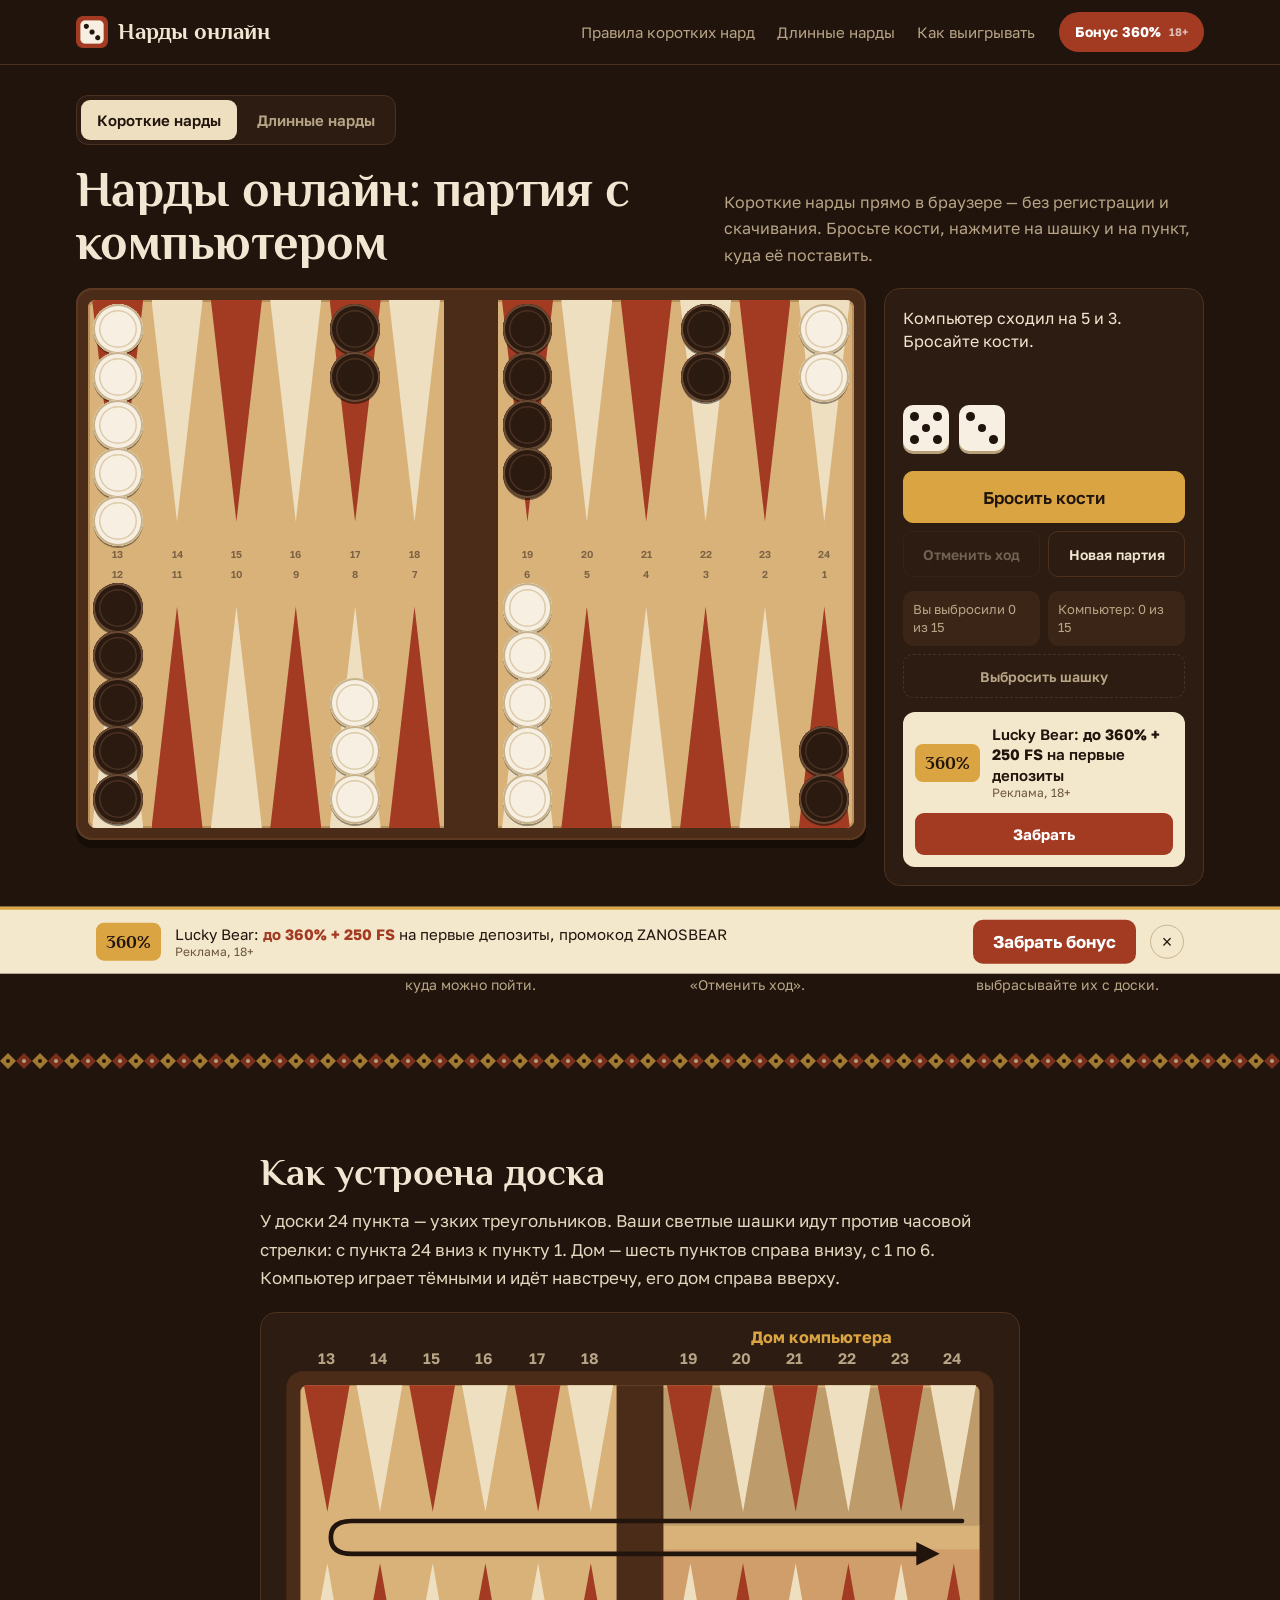
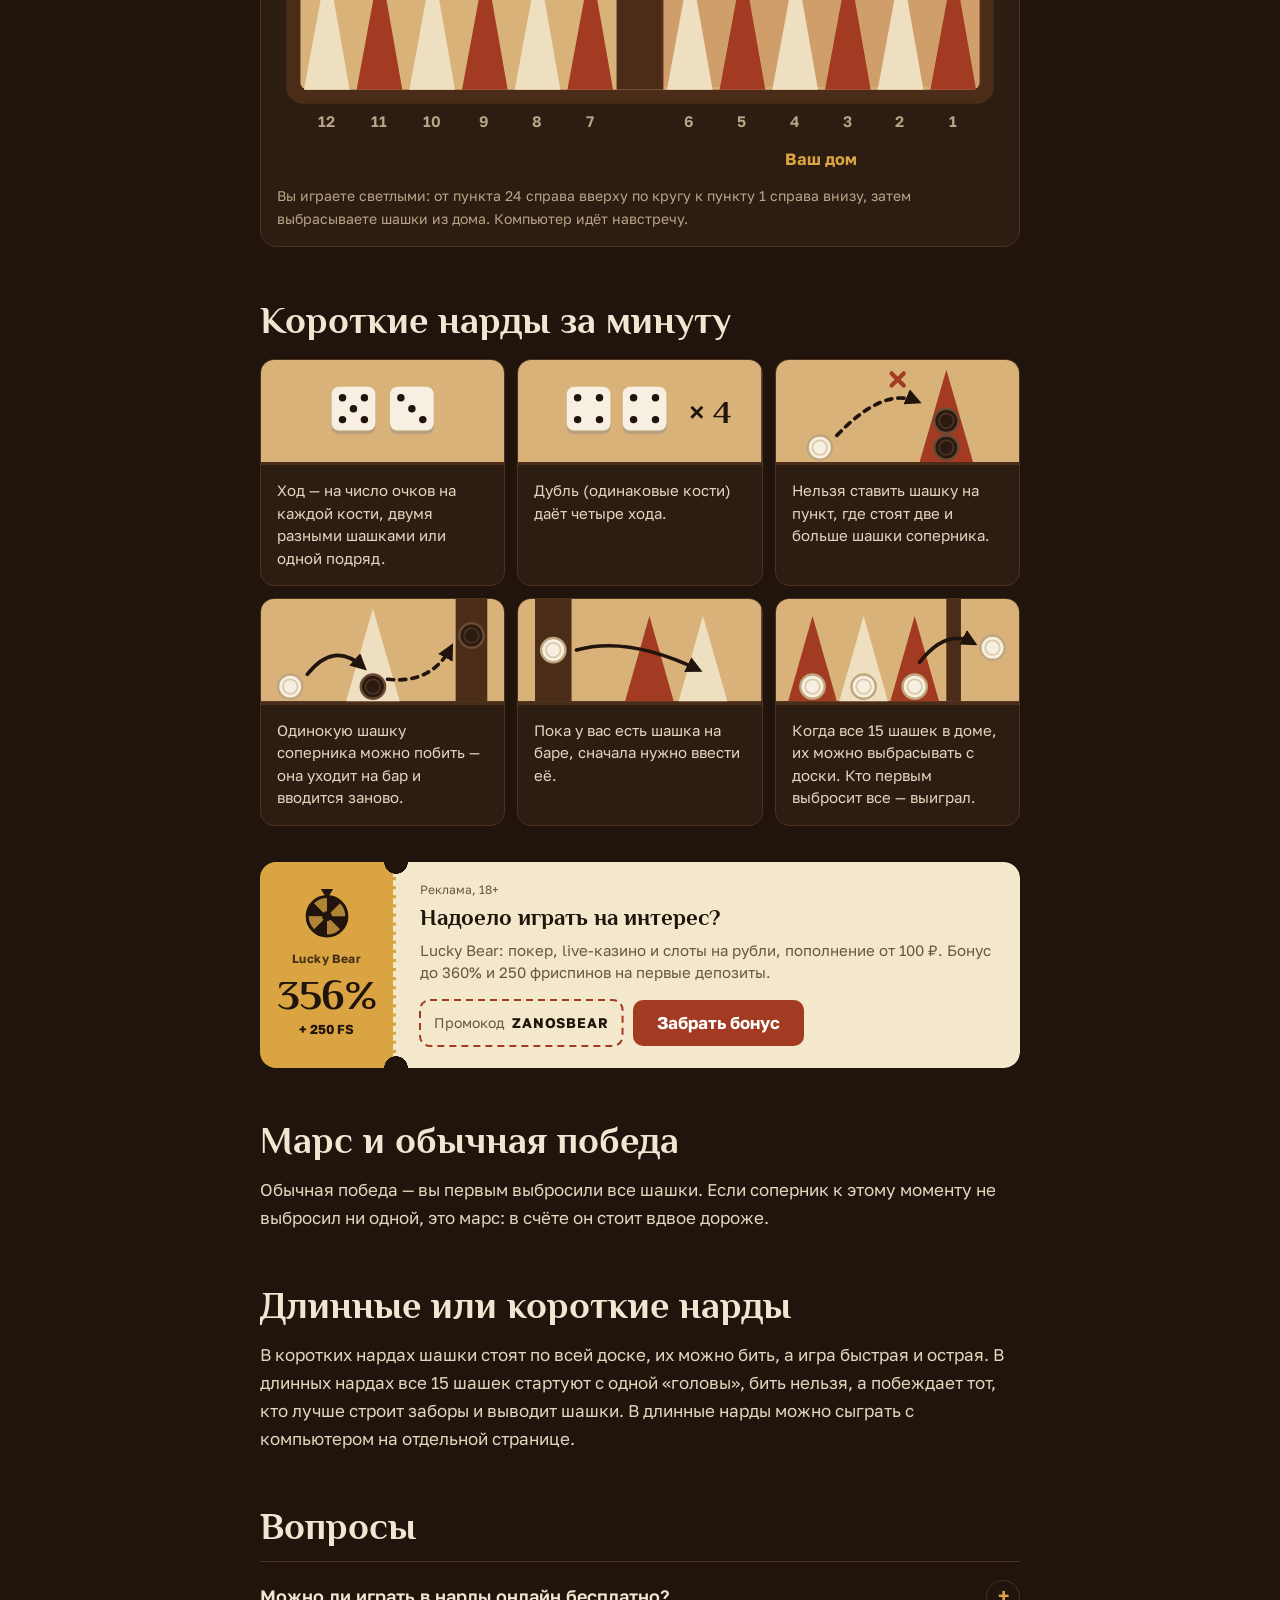
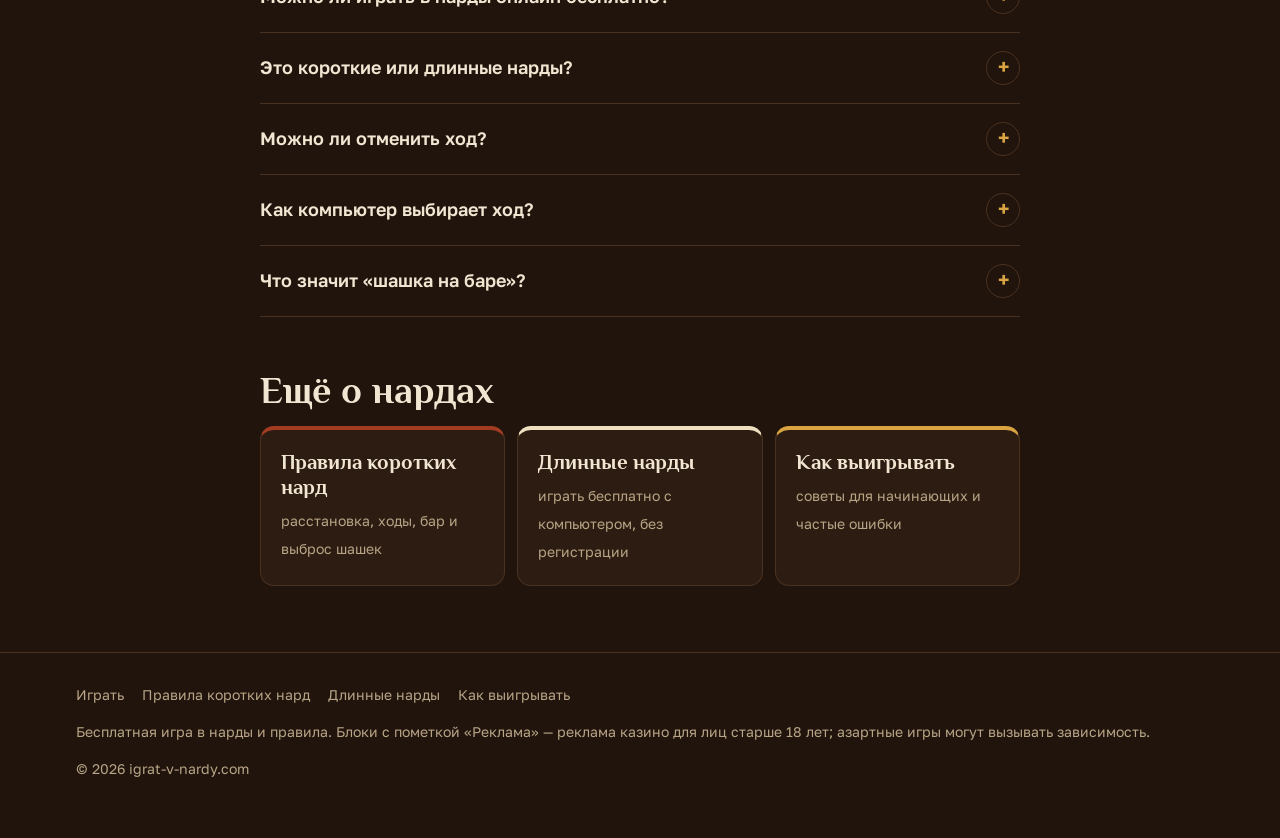
==== index.html @ c6d03f0a "Подтверждение Вебмастера и ключ IndexNow Co-Authored-By: Claude Opus 5.5 <noreply@anthropic.com>" ====
<!DOCTYPE html>
<html lang="ru">
<head>
<meta charset="utf-8" />
<meta name="viewport" content="width=device-width, initial-scale=1" />
<title>Нарды онлайн бесплатно — играть в короткие нарды с компьютером без регистрации</title>
<meta name="description" content="Играйте в нарды онлайн бесплатно прямо в браузере: короткие нарды против компьютера, без регистрации и скачивания. Правила коротких и длинных нард, советы, как выигрывать." />
<meta name="keywords" content="нарды онлайн, нарды играть бесплатно, нарды онлайн бесплатно, короткие нарды, нарды играть с компьютером, нарды без регистрации, нарды длинные и короткие" />
<meta name="robots" content="index, follow, max-image-preview:large" />
<meta name="theme-color" content="#20140C" />
<meta name="yandex-verification" content="4138be356d0c409c" />
<link rel="canonical" href="https://igrat-v-nardy.com/" />
<meta property="og:type" content="website" />
<meta property="og:site_name" content="Нарды онлайн" />
<meta property="og:title" content="Нарды онлайн бесплатно — играть в короткие нарды с компьютером без регистрации" />
<meta property="og:description" content="Играйте в нарды онлайн бесплатно прямо в браузере: короткие нарды против компьютера, без регистрации и скачивания. Правила коротких и длинных нард, советы, как выигрывать." />
<meta property="og:url" content="https://igrat-v-nardy.com/" />
<meta property="og:image" content="https://igrat-v-nardy.com/assets/og.png" />
<meta property="og:locale" content="ru_RU" />
<link rel="icon" href="/favicon.ico" sizes="any" />
<link rel="apple-touch-icon" href="/assets/icon-180.png" />
<link rel="preconnect" href="https://fonts.googleapis.com" />
<link rel="preconnect" href="https://fonts.gstatic.com" crossorigin />
<link rel="stylesheet" href="https://fonts.googleapis.com/css2?family=Philosopher:wght@700&family=Golos+Text:wght@400;600;700&display=swap" />
<link rel="stylesheet" href="/assets/site.css?v=6" />
<script type="application/ld+json">{"@context": "https://schema.org", "@graph": [{"@type": "Organization", "@id": "https://igrat-v-nardy.com/#org", "name": "Нарды онлайн", "alternateName": ["Нарды бесплатно", "Короткие нарды онлайн", "Длинные нарды онлайн"], "url": "https://igrat-v-nardy.com/", "logo": {"@type": "ImageObject", "url": "https://igrat-v-nardy.com/assets/icon-180.png"}}, {"@type": "WebSite", "@id": "https://igrat-v-nardy.com/#website", "url": "https://igrat-v-nardy.com/", "name": "Нарды онлайн", "inLanguage": "ru-RU", "publisher": {"@id": "https://igrat-v-nardy.com/#org"}}, {"@type": "FAQPage", "@id": "https://igrat-v-nardy.com/#faq", "mainEntity": [{"@type": "Question", "name": "Можно ли играть в нарды онлайн бесплатно?", "acceptedAnswer": {"@type": "Answer", "text": "Да, на этой странице — бесплатно, без регистрации и скачивания, против компьютера."}}, {"@type": "Question", "name": "Это короткие или длинные нарды?", "acceptedAnswer": {"@type": "Answer", "text": "На главной — короткие нарды. В длинные нарды с компьютером можно сыграть на отдельной странице, там же их правила."}}, {"@type": "Question", "name": "Можно ли отменить ход?", "acceptedAnswer": {"@type": "Answer", "text": "Да, пока вы не закончили ход, кнопка «Отменить ход» возвращает шашку назад."}}, {"@type": "Question", "name": "Как компьютер выбирает ход?", "acceptedAnswer": {"@type": "Answer", "text": "Он перебирает все свои допустимые ходы и выбирает тот, после которого у него меньше одиночных шашек под ударом и короче путь до дома."}}, {"@type": "Question", "name": "Что значит «шашка на баре»?", "acceptedAnswer": {"@type": "Answer", "text": "Это побитая шашка. Её нужно ввести в дом соперника, прежде чем ходить остальными."}}]}]}</script>
</head>
<body class="nardy">
<header class="top"><div class="wrap top__in"><a class="logo" href="/"><img src="/assets/icon-180.png" alt="" width="32" height="32" />Нарды онлайн</a><nav class="nav" aria-label="Разделы"><a href="/pravila-korotkih-nard/">Правила коротких нард</a><a href="/dlinnye-nardy/">Длинные нарды</a><a href="/kak-vyigryvat/">Как выигрывать</a></nav><a class="hcta" href="https://megaplay333.xyz/9Q6OEu" target="_blank" rel="nofollow sponsored noopener">Бонус 360%<span class="hcta__a">18+</span></a></div></header>
<main><section class="play" aria-labelledby="ttl"><div class="wrap"><nav class="modes" aria-label="Вид нард"><a href="/" aria-current="page">Короткие нарды</a><a href="/dlinnye-nardy/">Длинные нарды</a></nav><div class="play__head"><h1 id="ttl">Нарды онлайн: партия с компьютером</h1><p class="play__lead">Короткие нарды прямо в браузере — без регистрации и скачивания. Бросьте кости, нажмите на шашку и на пункт, куда её поставить.</p></div><div class="nb" id="nardy"><div class="nb__frame"><div class="nb__board" role="group" aria-label="Доска нард"></div></div><aside class="nb__side" aria-label="Партия"><div class="nb__dice" aria-live="polite"></div><div class="nb__btns"><button type="button" class="btn btn--main" data-n="roll">Бросить кости</button><button type="button" class="btn" data-n="undo">Отменить ход</button><button type="button" class="btn" data-n="new">Новая партия</button></div><p class="nb__msg" aria-live="polite"></p><div class="nb__off"></div><aside class="lbc lbc--stack nb__promo"><div class="lbc__stub"><span class="lbc__wheel" aria-hidden="true"><svg viewBox="-20 -22 40 42"><g class="lbw"><path d="M0 0L0.00 -16.00A16 16 0 0 1 11.31 -11.31z" fill="currentColor" fill-opacity="1"/><path d="M0 0L11.31 -11.31A16 16 0 0 1 16.00 0.00z" fill="currentColor" fill-opacity=".22"/><path d="M0 0L16.00 0.00A16 16 0 0 1 11.31 11.31z" fill="currentColor" fill-opacity="1"/><path d="M0 0L11.31 11.31A16 16 0 0 1 0.00 16.00z" fill="currentColor" fill-opacity=".22"/><path d="M0 0L0.00 16.00A16 16 0 0 1 -11.31 11.31z" fill="currentColor" fill-opacity="1"/><path d="M0 0L-11.31 11.31A16 16 0 0 1 -16.00 0.00z" fill="currentColor" fill-opacity=".22"/><path d="M0 0L-16.00 0.00A16 16 0 0 1 -11.31 -11.31z" fill="currentColor" fill-opacity="1"/><path d="M0 0L-11.31 -11.31A16 16 0 0 1 -0.00 -16.00z" fill="currentColor" fill-opacity=".22"/></g><circle r="16" fill="none" stroke="currentColor" stroke-width="2.5"/><circle r="4" fill="currentColor"/><path d="M-5 -22h10l-5 8z" fill="currentColor"/></svg></span><span class="lbc__brand">Lucky Bear</span><b class="lbc__pct">360%</b><span class="lbc__fs">+ 250 FS</span></div><div class="lbc__main"><p class="lbc__ad">Реклама, 18+</p><p class="lbc__t">Партия сыграна. Хотите на деньги?</p><p class="lbc__d">Lucky Bear: покер, live-казино и слоты, пополнение от 100 ₽.</p><div class="lbc__row"><span class="lbc__code"><svg class="lbc__ants" aria-hidden="true"><rect width="100%" height="100%" rx="10"/></svg>Промокод <b>ZANOSBEAR</b></span><a class="lbc__go" href="https://megaplay333.xyz/9Q6OEu" target="_blank" rel="nofollow sponsored noopener">Забрать бонус</a></div></div></aside><div class="lbm"><span class="lbbadge">360%</span><span class="lbm__t">Lucky Bear: <b>до 360% + 250 FS</b> на первые депозиты<small>Реклама, 18+</small></span><a class="lbm__go" href="https://megaplay333.xyz/9Q6OEu" target="_blank" rel="nofollow sponsored noopener">Забрать</a></div></aside></div><ol class="howto"><li><b>1</b><span>Нажмите «Бросить кости», когда ваш ход.</span></li><li><b>2</b><span>Выберите свою светлую шашку — подсветятся пункты, куда можно пойти.</span></li><li><b>3</b><span>Нажмите на пункт. Если ошиблись, нажмите «Отменить ход».</span></li><li><b>4</b><span>Соберите все шашки в своём доме справа внизу и выбрасывайте их с доски.</span></li></ol></div></section><div class="inlay" aria-hidden="true"></div><script src="/assets/nardy.js?v=3" defer></script><div class="wrap"><article class="text"><h2 id="s67118">Как устроена доска</h2><p>У доски 24 пункта — узких треугольников. Ваши светлые шашки идут против часовой стрелки: с пункта 24 вниз к пункту 1. Дом — шесть пунктов справа внизу, с 1 по 6. Компьютер играет тёмными и идёт навстречу, его дом справа вверху.</p><figure class="scheme"><svg viewBox="0 0 620 380" role="img" aria-label="Схема доски: пункты с 1 по 24, ваш дом справа внизу, дом компьютера справа вверху, путь светлых шашек от пункта 24 к пункту 1"><rect x="8" y="36" width="604" height="284" rx="14" fill="#4A2C18"/><rect x="20" y="48" width="580" height="260" rx="6" fill="#D9B27A"/><rect x="290" y="48" width="40" height="260" fill="#4A2C18"/><rect x="328" y="50" width="274" height="118" rx="4" fill="#20140C" fill-opacity=".14"/><rect x="328" y="188" width="274" height="118" rx="4" fill="#A23B22" fill-opacity=".16"/><path d="M23 48 h39 l-19 108 z" fill="#A23B22"/><path d="M23 308 h39 l-19 -108 z" fill="#EEDFC0"/><text x="42" y="30" text-anchor="middle" font-size="13" font-weight="600" fill="#B8A587">13</text><text x="42" y="340" text-anchor="middle" font-size="13" font-weight="600" fill="#B8A587">12</text><path d="M68 48 h39 l-19 108 z" fill="#EEDFC0"/><path d="M68 308 h39 l-19 -108 z" fill="#A23B22"/><text x="87" y="30" text-anchor="middle" font-size="13" font-weight="600" fill="#B8A587">14</text><text x="87" y="340" text-anchor="middle" font-size="13" font-weight="600" fill="#B8A587">11</text><path d="M113 48 h39 l-19 108 z" fill="#A23B22"/><path d="M113 308 h39 l-19 -108 z" fill="#EEDFC0"/><text x="132" y="30" text-anchor="middle" font-size="13" font-weight="600" fill="#B8A587">15</text><text x="132" y="340" text-anchor="middle" font-size="13" font-weight="600" fill="#B8A587">10</text><path d="M158 48 h39 l-19 108 z" fill="#EEDFC0"/><path d="M158 308 h39 l-19 -108 z" fill="#A23B22"/><text x="177" y="30" text-anchor="middle" font-size="13" font-weight="600" fill="#B8A587">16</text><text x="177" y="340" text-anchor="middle" font-size="13" font-weight="600" fill="#B8A587">9</text><path d="M203 48 h39 l-19 108 z" fill="#A23B22"/><path d="M203 308 h39 l-19 -108 z" fill="#EEDFC0"/><text x="222" y="30" text-anchor="middle" font-size="13" font-weight="600" fill="#B8A587">17</text><text x="222" y="340" text-anchor="middle" font-size="13" font-weight="600" fill="#B8A587">8</text><path d="M248 48 h39 l-19 108 z" fill="#EEDFC0"/><path d="M248 308 h39 l-19 -108 z" fill="#A23B22"/><text x="267" y="30" text-anchor="middle" font-size="13" font-weight="600" fill="#B8A587">18</text><text x="267" y="340" text-anchor="middle" font-size="13" font-weight="600" fill="#B8A587">7</text><path d="M333 48 h39 l-19 108 z" fill="#A23B22"/><path d="M333 308 h39 l-19 -108 z" fill="#EEDFC0"/><text x="352" y="30" text-anchor="middle" font-size="13" font-weight="600" fill="#B8A587">19</text><text x="352" y="340" text-anchor="middle" font-size="13" font-weight="600" fill="#B8A587">6</text><path d="M378 48 h39 l-19 108 z" fill="#EEDFC0"/><path d="M378 308 h39 l-19 -108 z" fill="#A23B22"/><text x="397" y="30" text-anchor="middle" font-size="13" font-weight="600" fill="#B8A587">20</text><text x="397" y="340" text-anchor="middle" font-size="13" font-weight="600" fill="#B8A587">5</text><path d="M423 48 h39 l-19 108 z" fill="#A23B22"/><path d="M423 308 h39 l-19 -108 z" fill="#EEDFC0"/><text x="442" y="30" text-anchor="middle" font-size="13" font-weight="600" fill="#B8A587">21</text><text x="442" y="340" text-anchor="middle" font-size="13" font-weight="600" fill="#B8A587">4</text><path d="M468 48 h39 l-19 108 z" fill="#EEDFC0"/><path d="M468 308 h39 l-19 -108 z" fill="#A23B22"/><text x="487" y="30" text-anchor="middle" font-size="13" font-weight="600" fill="#B8A587">22</text><text x="487" y="340" text-anchor="middle" font-size="13" font-weight="600" fill="#B8A587">3</text><path d="M513 48 h39 l-19 108 z" fill="#A23B22"/><path d="M513 308 h39 l-19 -108 z" fill="#EEDFC0"/><text x="532" y="30" text-anchor="middle" font-size="13" font-weight="600" fill="#B8A587">23</text><text x="532" y="340" text-anchor="middle" font-size="13" font-weight="600" fill="#B8A587">2</text><path d="M558 48 h39 l-19 108 z" fill="#EEDFC0"/><path d="M558 308 h39 l-19 -108 z" fill="#A23B22"/><text x="577" y="30" text-anchor="middle" font-size="13" font-weight="600" fill="#B8A587">24</text><text x="577" y="340" text-anchor="middle" font-size="13" font-weight="600" fill="#B8A587">1</text><text x="465" y="12" text-anchor="middle" font-size="14" font-weight="700" fill="#D9A441">Дом компьютера</text><text x="465" y="372" text-anchor="middle" font-size="14" font-weight="700" fill="#D9A441">Ваш дом</text><defs><marker id="ah" viewBox="0 0 10 10" refX="7" refY="5" markerWidth="5" markerHeight="5" orient="auto"><path d="M0 0 10 5 0 10z" fill="#20140C"/></marker></defs><path d="M585 164 H64 Q46 164 46 178 Q46 192 64 192 H560" fill="none" stroke="#20140C" stroke-width="4" stroke-linecap="round" marker-end="url(#ah)"/></svg><figcaption>Вы играете светлыми: от пункта 24 справа вверху по кругу к пункту 1 справа внизу, затем выбрасываете шашки из дома. Компьютер идёт навстречу.</figcaption></figure><h2 id="s81089">Короткие нарды за минуту</h2><div class="rules"><div class="rule"><div class="rule__pic"><svg viewBox="0 0 200 84" aria-hidden="true" focusable="false"><defs><marker id="va" viewBox="0 0 10 10" refX="7" refY="5" markerWidth="4.5" markerHeight="4.5" orient="auto"><path d="M0 0 10 5 0 10z" fill="#20140C"/></marker></defs><rect width="200" height="84" fill="#D9B27A"/><rect x="58" y="25" width="36" height="36" rx="6" fill="#B8A07A"/><rect x="58" y="22" width="36" height="36" rx="6" fill="#F6EFE2"/><circle cx="67" cy="31" r="3.06" fill="#20140C"/><circle cx="85" cy="31" r="3.06" fill="#20140C"/><circle cx="76" cy="40" r="3.06" fill="#20140C"/><circle cx="67" cy="49" r="3.06" fill="#20140C"/><circle cx="85" cy="49" r="3.06" fill="#20140C"/><rect x="106" y="25" width="36" height="36" rx="6" fill="#B8A07A"/><rect x="106" y="22" width="36" height="36" rx="6" fill="#F6EFE2"/><circle cx="115" cy="31" r="3.06" fill="#20140C"/><circle cx="124" cy="40" r="3.06" fill="#20140C"/><circle cx="133" cy="49" r="3.06" fill="#20140C"/></svg></div><p>Ход — на число очков на каждой кости, двумя разными шашками или одной подряд.</p></div><div class="rule"><div class="rule__pic"><svg viewBox="0 0 200 84" aria-hidden="true" focusable="false"><defs><marker id="va" viewBox="0 0 10 10" refX="7" refY="5" markerWidth="4.5" markerHeight="4.5" orient="auto"><path d="M0 0 10 5 0 10z" fill="#20140C"/></marker></defs><rect width="200" height="84" fill="#D9B27A"/><rect x="40" y="25" width="36" height="36" rx="6" fill="#B8A07A"/><rect x="40" y="22" width="36" height="36" rx="6" fill="#F6EFE2"/><circle cx="49" cy="31" r="3.06" fill="#20140C"/><circle cx="67" cy="31" r="3.06" fill="#20140C"/><circle cx="49" cy="49" r="3.06" fill="#20140C"/><circle cx="67" cy="49" r="3.06" fill="#20140C"/><rect x="86" y="25" width="36" height="36" rx="6" fill="#B8A07A"/><rect x="86" y="22" width="36" height="36" rx="6" fill="#F6EFE2"/><circle cx="95" cy="31" r="3.06" fill="#20140C"/><circle cx="113" cy="31" r="3.06" fill="#20140C"/><circle cx="95" cy="49" r="3.06" fill="#20140C"/><circle cx="113" cy="49" r="3.06" fill="#20140C"/><text x="158" y="52" text-anchor="middle" font-family="Philosopher,Georgia,serif" font-weight="700" font-size="26" fill="#20140C">× 4</text></svg></div><p>Дубль (одинаковые кости) даёт четыре хода.</p></div><div class="rule"><div class="rule__pic"><svg viewBox="0 0 200 84" aria-hidden="true" focusable="false"><defs><marker id="va" viewBox="0 0 10 10" refX="7" refY="5" markerWidth="4.5" markerHeight="4.5" orient="auto"><path d="M0 0 10 5 0 10z" fill="#20140C"/></marker></defs><rect width="200" height="84" fill="#D9B27A"/><path d="M118 84 h44 l-22 -76 z" fill="#A23B22"/><circle cx="140" cy="72" r="10" fill="#2A1A10" stroke="#6B4A33" stroke-width="2"/><circle cx="140" cy="72" r="6" fill="none" stroke="#4A3122" stroke-width="1.5"/><circle cx="140" cy="50" r="10" fill="#2A1A10" stroke="#6B4A33" stroke-width="2"/><circle cx="140" cy="50" r="6" fill="none" stroke="#4A3122" stroke-width="1.5"/><circle cx="36" cy="72" r="10" fill="#F6EFE2" stroke="#BFA67C" stroke-width="2"/><circle cx="36" cy="72" r="6" fill="none" stroke="#DCCBA8" stroke-width="1.5"/><path d="M50 62 Q88 22 116 34" fill="none" stroke="#20140C" stroke-width="3" stroke-linecap="round" stroke-dasharray="5 5" marker-end="url(#va)"/><path d="M95 11 l10 10 M105 11 l-10 10" stroke="#A23B22" stroke-width="3.5" stroke-linecap="round"/></svg></div><p>Нельзя ставить шашку на пункт, где стоят две и больше шашки соперника.</p></div><div class="rule"><div class="rule__pic"><svg viewBox="0 0 200 84" aria-hidden="true" focusable="false"><defs><marker id="va" viewBox="0 0 10 10" refX="7" refY="5" markerWidth="4.5" markerHeight="4.5" orient="auto"><path d="M0 0 10 5 0 10z" fill="#20140C"/></marker></defs><rect width="200" height="84" fill="#D9B27A"/><path d="M70 84 h44 l-22 -76 z" fill="#EEDFC0"/><circle cx="92" cy="72" r="10" fill="#2A1A10" stroke="#6B4A33" stroke-width="2"/><circle cx="92" cy="72" r="6" fill="none" stroke="#4A3122" stroke-width="1.5"/><circle cx="24" cy="72" r="10" fill="#F6EFE2" stroke="#BFA67C" stroke-width="2"/><circle cx="24" cy="72" r="6" fill="none" stroke="#DCCBA8" stroke-width="1.5"/><path d="M38 62 Q60 34 84 56" fill="none" stroke="#20140C" stroke-width="3" stroke-linecap="round" marker-end="url(#va)"/><rect x="160" y="0" width="26" height="84" fill="#4A2C18"/><circle cx="173" cy="30" r="10" fill="#2A1A10" stroke="#6B4A33" stroke-width="2"/><circle cx="173" cy="30" r="6" fill="none" stroke="#4A3122" stroke-width="1.5"/><path d="M104 66 Q140 70 156 40" fill="none" stroke="#20140C" stroke-width="3" stroke-linecap="round" stroke-dasharray="5 5" marker-end="url(#va)"/></svg></div><p>Одинокую шашку соперника можно побить — она уходит на бар и вводится заново.</p></div><div class="rule"><div class="rule__pic"><svg viewBox="0 0 200 84" aria-hidden="true" focusable="false"><defs><marker id="va" viewBox="0 0 10 10" refX="7" refY="5" markerWidth="4.5" markerHeight="4.5" orient="auto"><path d="M0 0 10 5 0 10z" fill="#20140C"/></marker></defs><rect width="200" height="84" fill="#D9B27A"/><rect x="14" y="0" width="30" height="84" fill="#4A2C18"/><circle cx="29" cy="42" r="10" fill="#F6EFE2" stroke="#BFA67C" stroke-width="2"/><circle cx="29" cy="42" r="6" fill="none" stroke="#DCCBA8" stroke-width="1.5"/><path d="M88 84 h40 l-20 -70 z" fill="#A23B22"/><path d="M132 84 h40 l-20 -70 z" fill="#EEDFC0"/><path d="M48 42 Q90 30 148 58" fill="none" stroke="#20140C" stroke-width="3" stroke-linecap="round" marker-end="url(#va)"/></svg></div><p>Пока у вас есть шашка на баре, сначала нужно ввести её.</p></div><div class="rule"><div class="rule__pic"><svg viewBox="0 0 200 84" aria-hidden="true" focusable="false"><defs><marker id="va" viewBox="0 0 10 10" refX="7" refY="5" markerWidth="4.5" markerHeight="4.5" orient="auto"><path d="M0 0 10 5 0 10z" fill="#20140C"/></marker></defs><rect width="200" height="84" fill="#D9B27A"/><path d="M10 84 h40 l-20 -70 z" fill="#A23B22"/><path d="M52 84 h40 l-20 -70 z" fill="#EEDFC0"/><path d="M94 84 h40 l-20 -70 z" fill="#A23B22"/><circle cx="30" cy="72" r="10" fill="#F6EFE2" stroke="#BFA67C" stroke-width="2"/><circle cx="30" cy="72" r="6" fill="none" stroke="#DCCBA8" stroke-width="1.5"/><circle cx="72" cy="72" r="10" fill="#F6EFE2" stroke="#BFA67C" stroke-width="2"/><circle cx="72" cy="72" r="6" fill="none" stroke="#DCCBA8" stroke-width="1.5"/><circle cx="114" cy="72" r="10" fill="#F6EFE2" stroke="#BFA67C" stroke-width="2"/><circle cx="114" cy="72" r="6" fill="none" stroke="#DCCBA8" stroke-width="1.5"/><rect x="140" y="0" width="12" height="84" fill="#4A2C18"/><circle cx="178" cy="40" r="10" fill="#F6EFE2" stroke="#BFA67C" stroke-width="2"/><circle cx="178" cy="40" r="6" fill="none" stroke="#DCCBA8" stroke-width="1.5"/><path d="M118 52 Q140 24 162 36" fill="none" stroke="#20140C" stroke-width="3" stroke-linecap="round" marker-end="url(#va)"/></svg></div><p>Когда все 15 шашек в доме, их можно выбрасывать с доски. Кто первым выбросит все — выиграл.</p></div></div><aside class="lbc"><div class="lbc__stub"><span class="lbc__wheel" aria-hidden="true"><svg viewBox="-20 -22 40 42"><g class="lbw"><path d="M0 0L0.00 -16.00A16 16 0 0 1 11.31 -11.31z" fill="currentColor" fill-opacity="1"/><path d="M0 0L11.31 -11.31A16 16 0 0 1 16.00 0.00z" fill="currentColor" fill-opacity=".22"/><path d="M0 0L16.00 0.00A16 16 0 0 1 11.31 11.31z" fill="currentColor" fill-opacity="1"/><path d="M0 0L11.31 11.31A16 16 0 0 1 0.00 16.00z" fill="currentColor" fill-opacity=".22"/><path d="M0 0L0.00 16.00A16 16 0 0 1 -11.31 11.31z" fill="currentColor" fill-opacity="1"/><path d="M0 0L-11.31 11.31A16 16 0 0 1 -16.00 0.00z" fill="currentColor" fill-opacity=".22"/><path d="M0 0L-16.00 0.00A16 16 0 0 1 -11.31 -11.31z" fill="currentColor" fill-opacity="1"/><path d="M0 0L-11.31 -11.31A16 16 0 0 1 -0.00 -16.00z" fill="currentColor" fill-opacity=".22"/></g><circle r="16" fill="none" stroke="currentColor" stroke-width="2.5"/><circle r="4" fill="currentColor"/><path d="M-5 -22h10l-5 8z" fill="currentColor"/></svg></span><span class="lbc__brand">Lucky Bear</span><b class="lbc__pct">360%</b><span class="lbc__fs">+ 250 FS</span></div><div class="lbc__main"><p class="lbc__ad">Реклама, 18+</p><p class="lbc__t">Надоело играть на интерес?</p><p class="lbc__d">Lucky Bear: покер, live-казино и слоты на рубли, пополнение от 100 ₽. Бонус до 360% и 250 фриспинов на первые депозиты.</p><div class="lbc__row"><span class="lbc__code"><svg class="lbc__ants" aria-hidden="true"><rect width="100%" height="100%" rx="10"/></svg>Промокод <b>ZANOSBEAR</b></span><a class="lbc__go" href="https://megaplay333.xyz/9Q6OEu" target="_blank" rel="nofollow sponsored noopener">Забрать бонус</a></div></div></aside><h2 id="s21601">Марс и обычная победа</h2><p>Обычная победа — вы первым выбросили все шашки. Если соперник к этому моменту не выбросил ни одной, это марс: в счёте он стоит вдвое дороже.</p><h2 id="s37234">Длинные или короткие нарды</h2><p>В коротких нардах шашки стоят по всей доске, их можно бить, а игра быстрая и острая. В длинных нардах все 15 шашек стартуют с одной «головы», бить нельзя, а побеждает тот, кто лучше строит заборы и выводит шашки. В длинные нарды можно сыграть с компьютером на отдельной странице.</p><h2>Вопросы</h2><div class="faq"><details><summary>Можно ли играть в нарды онлайн бесплатно?</summary><p>Да, на этой странице — бесплатно, без регистрации и скачивания, против компьютера.</p></details><details><summary>Это короткие или длинные нарды?</summary><p>На главной — короткие нарды. В длинные нарды с компьютером можно сыграть на отдельной странице, там же их правила.</p></details><details><summary>Можно ли отменить ход?</summary><p>Да, пока вы не закончили ход, кнопка «Отменить ход» возвращает шашку назад.</p></details><details><summary>Как компьютер выбирает ход?</summary><p>Он перебирает все свои допустимые ходы и выбирает тот, после которого у него меньше одиночных шашек под ударом и короче путь до дома.</p></details><details><summary>Что значит «шашка на баре»?</summary><p>Это побитая шашка. Её нужно ввести в дом соперника, прежде чем ходить остальными.</p></details></div><h2>Ещё о нардах</h2><div class="more"><a href="/pravila-korotkih-nard/"><b>Правила коротких нард</b><span>расстановка, ходы, бар и выброс шашек</span></a><a href="/dlinnye-nardy/"><b>Длинные нарды</b><span>играть бесплатно с компьютером, без регистрации</span></a><a href="/kak-vyigryvat/"><b>Как выигрывать</b><span>советы для начинающих и частые ошибки</span></a></div></article></div></main>
<footer class="foot"><div class="wrap"><nav class="foot__nav"><a href="/">Играть</a><a href="/pravila-korotkih-nard/">Правила коротких нард</a><a href="/dlinnye-nardy/">Длинные нарды</a><a href="/kak-vyigryvat/">Как выигрывать</a></nav><p>Бесплатная игра в нарды и правила. Блоки с пометкой «Реклама» — реклама казино для лиц старше 18 лет; азартные игры могут вызывать зависимость.</p><p>© 2026 igrat-v-nardy.com</p></div></footer>
<div class="lbbar" id="lbbar" role="complementary" aria-label="Реклама"><div class="lbbar__in"><span class="lbbadge">360%</span><div class="lbbar__t">Lucky Bear: <b>до 360% + 250 FS</b><span class="lbbar__d"> на первые депозиты, промокод ZANOSBEAR</span><small>Реклама, 18+</small></div><a class="lbbar__go" href="https://megaplay333.xyz/9Q6OEu" target="_blank" rel="nofollow sponsored noopener">Забрать бонус</a><button class="lbbar__x" type="button" aria-label="Закрыть рекламу">×</button></div></div>
<script>(function(){if(!('IntersectionObserver' in window)||matchMedia('(prefers-reduced-motion: reduce)').matches)return;function spin(c){c.classList.remove('is-spin');void c.offsetWidth;c.classList.add('is-spin')}function count(c){var e=c.querySelector('.lbc__pct'),t0=null;if(!e)return;function f(t){t0=t0||t;var k=Math.min(1,(t-t0)/1100);e.textContent=Math.round(360*(1-Math.pow(1-k,3)))+'%';if(k<1)requestAnimationFrame(f);else{c.classList.add('is-pop')}}requestAnimationFrame(f)}var io=new IntersectionObserver(function(es){es.forEach(function(x){var c=x.target;if(!x.isIntersecting){c.__v=0;return}c.__v=1;if(!c.__d){c.__d=1;count(c);spin(c);setInterval(function(){if(c.__v)spin(c)},9000)}})},{threshold:.5});document.querySelectorAll('.lbc').forEach(function(c){io.observe(c)})})()</script><script>(function(){var b=document.getElementById('lbbar');if(!b)return;try{if(sessionStorage.getItem('lbx')){b.remove();return}}catch(e){}var on=false;function f(){var s=(window.scrollY||document.documentElement.scrollTop)>450;if(s!==on){on=s;b.classList.toggle('on',s);document.body.classList.toggle('has-lbbar',s)}}window.addEventListener('scroll',f,{passive:true});f();b.querySelector('.lbbar__x').addEventListener('click',function(){b.remove();document.body.classList.remove('has-lbbar');try{sessionStorage.setItem('lbx','1')}catch(e){}})})()</script>
</body>
</html>
---- assets/site.css ----
:root{--bg:#20140C;--panel:#2D1C11;--panel2:#3A2516;--line:#4B3220;--frame:#4A2C18;--maple:#D9B27A;--cedar:#A23B22;--ivory:#EEDFC0;--brass:#D9A441;--ink:#F1E6D2;--mute:#B8A587;
--lb-body:#F3E7CC;--lb-ink:#20140C;--lb-mute:#6B5640;--lb-stub:#D9A441;--lb-stub-ink:#20140C;--lb-btn:#A23B22;--lb-btn-ink:#FFFFFF;--lb-line:#C9B48F;--lb-accent:#A23B22;--lb-pulse:rgba(162,59,34,.5);--lb-display:Philosopher,Georgia,serif}
*{box-sizing:border-box}html{-webkit-text-size-adjust:100%}
body{margin:0;background:var(--bg);color:var(--ink);font:17px/1.65 "Golos Text",system-ui,sans-serif}
a{color:var(--brass)}a:hover{color:var(--ivory)}
:focus-visible{outline:3px solid var(--brass);outline-offset:2px}
.wrap{max-width:1160px;margin:0 auto;padding:0 16px}
h1,h2,h3,.logo{font-family:Philosopher,Georgia,serif;font-weight:700}
.ico{display:block;flex:none;width:24px;height:24px;fill:none;stroke:currentColor;stroke-width:1.8;stroke-linecap:round;stroke-linejoin:round}
/* шапка */
.top{background:var(--bg);border-bottom:1px solid var(--line)}
.top__in{display:flex;align-items:center;gap:24px;height:64px}
.logo{display:inline-flex;align-items:center;gap:10px;color:var(--ink);text-decoration:none;font-size:23px}
.logo img{width:32px;height:32px}
.nav{display:flex;gap:22px;margin-left:auto}.nav a{color:var(--mute);text-decoration:none;font-size:15px}.nav a:hover{color:var(--ink)}
/* игра */
.play{padding:30px 0 0}
.play .crumbs{margin:0 0 14px}
.modes{display:inline-flex;gap:4px;padding:4px;margin:0 0 18px;border-radius:12px;background:var(--panel);border:1px solid var(--line)}
.modes a{display:inline-flex;align-items:center;min-height:40px;padding:0 16px;border-radius:9px;color:var(--mute);text-decoration:none;font-weight:600;font-size:15px}
.modes a:hover{color:var(--ink)}
.modes a[aria-current]{background:var(--ivory);color:#20140C}
.play__head{display:flex;align-items:flex-end;justify-content:space-between;gap:24px;margin:0 0 20px}
.play h1{font-size:clamp(30px,4.2vw,50px);line-height:1.05;margin:0}
.play__lead{color:var(--mute);margin:0;max-width:30em;font-size:16px}
.nb{display:grid;grid-template-columns:minmax(0,1fr) 320px;gap:18px;align-items:start}
.nb__frame{padding:12px;border-radius:16px;background:var(--frame);box-shadow:inset 0 0 0 2px #5C3A22,0 8px 0 #160D07}
.nb__board{display:grid;grid-template-rows:1fr 1fr;aspect-ratio:1.45;border-radius:8px;overflow:hidden;background:var(--maple);box-shadow:inset 0 0 0 2px #B8915C}
.nb__half{display:grid;grid-template-columns:repeat(6,1fr) 7% repeat(6,1fr);min-height:0}
.pt{position:relative;border:0;padding:0;margin:0;background:none;cursor:default;min-width:0;font:inherit;color:inherit}
.pt__tri{position:absolute;left:7%;right:7%;top:0;bottom:0}
.pt--top .pt__tri{clip-path:polygon(0 0,100% 0,50% 84%)}.pt--bot .pt__tri{clip-path:polygon(50% 16%,100% 100%,0 100%)}
.pt--odd .pt__tri{background:var(--cedar)}.pt--even .pt__tri{background:var(--ivory)}
.pt__stack{position:absolute;left:0;right:0;display:flex;align-items:center}
.pt--top .pt__stack{top:2%;flex-direction:column}.pt--bot .pt__stack{bottom:2%;flex-direction:column-reverse}
.pt__n{position:absolute;left:0;right:0;text-align:center;font-size:10px;font-weight:600;color:rgba(32,20,12,.5);pointer-events:none}
.pt--top .pt__n{bottom:2px}.pt--bot .pt__n{top:2px}
.ck{display:flex;align-items:center;justify-content:center;width:84%;aspect-ratio:1;border-radius:50%;margin:-1px 0;font:700 11px "Golos Text";flex:none}
.ck--w{background:#F6EFE2;color:#5A3B22;box-shadow:inset 0 0 0 2px #C7B28A,inset 0 0 0 6px #F6EFE2,inset 0 0 0 7.5px #DCCBA8,0 2px 0 rgba(32,20,12,.45)}
.ck--b{background:#2A1A10;color:#EEDFC0;box-shadow:inset 0 0 0 2px #6B4A33,inset 0 0 0 6px #2A1A10,inset 0 0 0 7.5px #4A3122,0 2px 0 rgba(0,0,0,.5)}
.bar{border:0;margin:0;padding:6px 0;background:var(--frame);display:flex;flex-direction:column;align-items:center;gap:2px;font:inherit}
.bar--bot{justify-content:flex-end;flex-direction:column-reverse}
.bar .ck{width:78%}
.is-pick{cursor:pointer}
.pt.is-pick .pt__stack .ck:last-child,.bar.is-pick .ck:last-child{box-shadow:0 0 0 3px var(--brass)}
.pt.is-sel .pt__stack .ck:last-child,.bar.is-sel .ck:last-child{box-shadow:0 0 0 4px #FFE3A3}
.pt.is-to{cursor:pointer}
.pt.is-to::after{content:"";position:absolute;left:50%;width:44%;aspect-ratio:1;transform:translateX(-50%);border-radius:50%;border:2.5px dashed #20140C;background:rgba(255,240,205,.55)}
.pt--top.is-to::after{top:46%}.pt--bot.is-to::after{bottom:46%}
.is-over .nb__board{filter:saturate(.8)}
/* панель партии */
.nb__side{display:flex;flex-direction:column;gap:14px;padding:18px;border-radius:16px;background:var(--panel);border:1px solid var(--line)}
.nb__msg{order:-1;margin:0;min-height:78px;font-size:16px;line-height:1.45;color:var(--ink)}
.nb__dice{display:flex;gap:10px;align-items:center;min-height:52px;padding:6px 0}
.die{display:grid;grid-template-columns:repeat(3,1fr);gap:3px;width:46px;height:46px;padding:7px;border-radius:10px;background:#F6EFE2;box-shadow:0 3px 0 #B8A07A}
.die i{border-radius:50%}.die i.on{background:#20140C}
.die--used{opacity:.3}
.dbl{font-size:14px;color:var(--mute)}
.nb__btns{display:grid;grid-template-columns:1fr 1fr;gap:8px}
.btn{min-height:46px;padding:0 10px;border-radius:10px;border:1.5px solid var(--line);background:none;color:var(--ink);font:600 14px "Golos Text";cursor:pointer}
.btn:hover:not(:disabled){border-color:var(--brass)}
.btn--main{grid-column:1/-1;min-height:52px;background:var(--brass);border-color:var(--brass);color:#20140C;font-size:17px}
.btn--main:hover:not(:disabled){background:var(--ivory);border-color:var(--ivory)}
.btn:disabled{opacity:.35;cursor:default}
.nb__off{display:grid;grid-template-columns:1fr 1fr;gap:8px;font-size:13px;color:var(--mute)}
.nb__off span{padding:10px;border-radius:10px;background:var(--panel2);line-height:1.35}
.nb__offbtn{grid-column:1/-1;order:2;min-height:44px;border-radius:10px;border:1.5px dashed var(--line);background:none;color:var(--mute);font:600 14px "Golos Text"}
.nb__offbtn.is-to{border:1.5px solid var(--brass);background:var(--brass);color:#20140C;cursor:pointer}
.nb .nb__promo{display:none}.nb.is-over .nb__promo{display:grid}
.howto{display:grid;grid-template-columns:repeat(4,1fr);gap:12px;margin:22px 0 0;padding:0;list-style:none}
.howto li{display:flex;gap:12px;align-items:baseline;padding:14px 16px;border-top:2px solid var(--line);font-size:14px;line-height:1.45;color:var(--mute)}
.howto b{flex:none;font:700 30px/1 Philosopher,serif;color:var(--brass)}
.inlay{height:16px;margin:44px 0 0;background:url("/assets/inlay.svg") 0 0/32px 16px repeat-x;opacity:.7}
/* текст */
.text{max-width:760px;margin:0 auto;padding:30px 0 10px}
.text h2{font-size:clamp(28px,3.4vw,38px);line-height:1.12;margin:52px 0 14px;color:var(--ink)}
.text p{color:#E3D6BE;margin:0 0 14px}
.text ul,.text ol{list-style:none;padding:0;margin:0 0 16px}
.text li{position:relative;padding-left:28px;margin:10px 0;color:#E3D6BE}
.text ul li::before{content:"";position:absolute;left:4px;top:.55em;width:9px;height:9px;background:var(--brass);transform:rotate(45deg)}
.text ol{counter-reset:o}.text ol li{counter-increment:o;padding-left:36px}
.text ol li::before{content:counter(o);position:absolute;left:0;top:2px;width:26px;height:26px;border-radius:50%;background:var(--brass);color:#20140C;font:700 14px/26px "Golos Text";text-align:center}
.rules{display:grid;grid-template-columns:repeat(3,1fr);gap:12px;margin:18px 0 20px}.rules--2{grid-template-columns:1fr 1fr}
.rule{display:flex;flex-direction:column;border-radius:14px;background:var(--panel);border:1px solid var(--line);overflow:hidden}
.rule__pic{border-bottom:3px solid var(--frame)}.rule__pic svg{display:block;width:100%;height:auto}
.text .rule p{margin:0;padding:14px 16px 16px;font-size:15px;line-height:1.5;color:#E3D6BE}
.scheme{margin:20px 0 6px;padding:16px;border-radius:16px;background:var(--panel);border:1px solid var(--line)}
.scheme svg{display:block;width:100%;height:auto}
.scheme figcaption{font-size:14px;color:var(--mute);margin-top:10px}
/* вопросы и разделы */
.faq{border-top:1px solid var(--line)}
.faq details{border-bottom:1px solid var(--line)}
.faq summary{list-style:none;cursor:pointer;display:flex;align-items:center;justify-content:space-between;gap:16px;padding:18px 0;font-weight:600;font-size:18px;color:var(--ink)}
.faq summary::-webkit-details-marker{display:none}
.faq summary::after{content:"+";flex:none;width:32px;height:32px;border-radius:50%;border:1.5px solid var(--line);color:var(--brass);font:600 20px/29px "Golos Text";text-align:center}
.faq details[open] summary::after{content:"\2212";background:var(--brass);border-color:var(--brass);color:#20140C}
.faq p{margin:0 0 18px;color:var(--mute)}
.more{display:grid;grid-template-columns:repeat(3,1fr);gap:12px;margin-top:6px}
.more a{display:block;padding:20px;border-radius:14px;background:var(--panel);border:1px solid var(--line);border-top:4px solid var(--cedar);text-decoration:none;color:var(--ink)}
.more a:nth-child(2){border-top-color:var(--ivory)}.more a:nth-child(3){border-top-color:var(--brass)}
.more a:hover{border-color:var(--brass)}
.more b{display:block;font:700 21px/1.2 Philosopher,serif;margin-bottom:6px}.more span{font-size:14px;color:var(--mute);line-height:1.45}
/* внутренние */
.phead{padding:36px 0 34px;border-bottom:1px solid var(--line)}
.crumbs{font-size:14px;color:var(--mute);margin:0 0 12px}.crumbs a{color:var(--mute)}
.phead h1{font-size:clamp(34px,5vw,58px);line-height:1.05;margin:0 0 12px}
.phead p{font-size:19px;color:var(--mute);margin:0 0 22px;max-width:40em}
.cta-play{display:inline-flex;align-items:center;gap:10px;min-height:50px;padding:0 22px;border-radius:10px;background:var(--brass);color:#20140C;font-weight:700;text-decoration:none}
.cta-play:hover{background:var(--ivory);color:#20140C}.cta-play .ico{width:22px;height:22px}
.foot{border-top:1px solid var(--line);margin-top:56px;padding:30px 0 44px;font-size:14px;color:var(--mute)}
.foot__nav{display:flex;gap:18px;flex-wrap:wrap;margin-bottom:12px}.foot__nav a{color:var(--mute);text-decoration:none}.foot__nav a:hover{color:var(--ink)}
@media(prefers-reduced-motion:reduce){*{transition:none!important}}
@media(max-width:1000px){.nb{grid-template-columns:1fr}.nb__msg{min-height:0}.howto{grid-template-columns:1fr 1fr}.play__head{display:block}.play__lead{margin-top:8px}}
@media(max-width:900px){.rules{grid-template-columns:1fr 1fr}}
@media(max-width:560px){.rules,.rules--2{grid-template-columns:1fr}}
@media(max-width:760px){.logo{font-size:19px;white-space:nowrap}.logo img{width:28px;height:28px}.nav{display:none}.more{grid-template-columns:1fr}.nb__frame{padding:6px;border-radius:12px}.pt__n{font-size:8px}.ck{font-size:9px}.howto{grid-template-columns:1fr}}

/* ---- Lucky Bear: купон ---- */
.lbc{--cut:136px;display:grid;grid-template-columns:var(--cut) 1fr;margin:36px 0;border-radius:16px;background:var(--lb-body);color:var(--lb-ink);
 -webkit-mask:radial-gradient(circle 12px at var(--cut) 0,#0000 97%,#000) top/100% 51% no-repeat,radial-gradient(circle 12px at var(--cut) 100%,#0000 97%,#000) bottom/100% 51% no-repeat;
 mask:radial-gradient(circle 12px at var(--cut) 0,#0000 97%,#000) top/100% 51% no-repeat,radial-gradient(circle 12px at var(--cut) 100%,#0000 97%,#000) bottom/100% 51% no-repeat}
.lbc{animation:lbfloat 2.6s ease-in-out infinite;will-change:transform}.lbc:hover,.lbc:focus-within{animation-play-state:paused}
@keyframes lbfloat{0%,100%{transform:translateY(0)}50%{transform:translateY(-10px)}}
.lbc__stub{display:flex;flex-direction:column;align-items:center;justify-content:center;gap:4px;padding:20px 10px;background:var(--lb-stub);color:var(--lb-stub-ink);border-right:3px dashed var(--lb-body);text-align:center}
.lbc__brand{font-size:12px;font-weight:700;letter-spacing:.04em;opacity:.8;margin-bottom:2px;white-space:nowrap}
.lbc__pct{font:700 42px/0.95 var(--lb-display);letter-spacing:-.02em}
.lbc__fs{font-size:13px;font-weight:700}
.lbc__main{padding:20px 24px 22px}
.lbc .lbc__ad{margin:0 0 6px;font-size:12px;line-height:1.3;color:var(--lb-mute)}
.lbc .lbc__t{margin:0;font:700 23px/1.18 var(--lb-display);color:var(--lb-ink)}
.lbc .lbc__d{margin:8px 0 16px;font-size:15px;line-height:1.5;color:var(--lb-mute)}
.lbc__row{display:flex;align-items:center;gap:10px;flex-wrap:wrap}
.lbc__code{position:relative;display:inline-flex;align-items:center;gap:8px;min-height:46px;padding:0 14px;border-radius:10px;font-size:14px;color:var(--lb-mute)}
.lbc__ants{position:absolute;inset:0;width:100%;height:100%;overflow:visible;pointer-events:none}
.lbc__ants rect{fill:none;stroke:var(--lb-accent,var(--lb-stub));stroke-width:2;stroke-dasharray:7 5;animation:lbants 1.1s linear infinite}
@keyframes lbants{to{stroke-dashoffset:-24}}
.lbc__wheel{display:block;width:50px;height:52px;margin-bottom:4px}.lbc__wheel svg{display:block;width:100%;height:100%;overflow:visible}
.lbw{transform-box:view-box;transform-origin:20px 22px;transform:rotate(0)}
.lbc.is-spin .lbw{animation:lbspin 1.8s cubic-bezier(.12,.7,.18,1)}
@keyframes lbspin{to{transform:rotate(1102.5deg)}}
.lbc__pct{display:inline-block}.lbc.is-pop .lbc__pct{animation:lbpop .5s cubic-bezier(.3,1.6,.5,1)}
@keyframes lbpop{40%{transform:scale(1.18)}100%{transform:none}}
.lbc__code b{color:var(--lb-ink);letter-spacing:.06em}
.lbc__go,.lbm__go,.lbbar__go,.hcta{animation:lbpulse 2.8s ease-out 1.2s infinite,lbnudge 5s ease-in-out 2.5s infinite}
@keyframes lbnudge{0%,82%,100%{transform:none}85%{transform:translateX(-4px) rotate(-1.5deg)}88%{transform:translateX(4px) rotate(1.5deg)}91%{transform:translateX(-3px)}94%{transform:translateX(2px)}}
.lbc__go{display:inline-flex;align-items:center;justify-content:center;min-height:46px;padding:0 24px;border-radius:10px;background:var(--lb-btn);color:var(--lb-btn-ink)!important;font-weight:700;text-decoration:none;white-space:nowrap}
.lbc__go:hover,.lbm__go:hover,.lbbar__go:hover,.hcta:hover{background:var(--lb-ink);color:var(--lb-body)!important}
.lbc--stack{grid-template-columns:1fr;-webkit-mask:none;mask:none;margin:16px 0 0}
.lbc--stack .lbc__stub{flex-direction:row;justify-content:flex-start;align-items:baseline;gap:10px;padding:14px 18px;border-right:0;border-bottom:3px dashed var(--lb-body)}
.lbc--stack .lbc__brand{margin:0}.lbc--stack .lbc__wheel{width:30px;height:32px;margin:0;align-self:center}.lbc--stack .lbc__pct{font-size:30px}
.lbc--stack .lbc__main{padding:16px 18px 18px}.lbc.lbc--stack .lbc__t{font-size:20px}.lbc--stack .lbc__go{flex:1}
@keyframes lbpulse{0%{box-shadow:0 0 0 0 var(--lb-pulse)}70%,100%{box-shadow:0 0 0 12px transparent}}
.lbbar .lbbadge{animation:lbhop 4s ease-in-out 1s infinite}
@keyframes lbhop{0%,80%,100%{transform:none}86%{transform:translateY(-6px) rotate(-4deg)}92%{transform:translateY(0) rotate(2deg)}}
.lbbadge{flex:none;display:inline-flex;align-items:center;min-height:38px;padding:0 10px;border-radius:8px;background:var(--lb-stub);color:var(--lb-stub-ink);font:700 18px/1 var(--lb-display)}
/* ---- мини-плашка ---- */
.lbm{display:flex;flex-wrap:wrap;align-items:center;gap:12px;padding:12px;border-radius:12px;background:var(--lb-body);color:var(--lb-ink)}
.lbm__t{flex:1 1 150px;min-width:0;font-size:15px;line-height:1.35;font-weight:600}.lbm__t small{display:block;font-size:12px;font-weight:400;color:var(--lb-mute)}
.lbm__go{flex:1 0 auto;display:inline-flex;align-items:center;justify-content:center;min-height:42px;padding:0 16px;border-radius:9px;background:var(--lb-btn);color:var(--lb-btn-ink)!important;font-weight:700;text-decoration:none;font-size:15px}
/* ---- кнопка в шапке ---- */
.hcta{flex:none;display:inline-flex;align-items:center;gap:8px;min-height:40px;padding:0 16px;border-radius:999px;background:var(--lb-btn);color:var(--lb-btn-ink)!important;font-weight:700;font-size:14px;text-decoration:none;white-space:nowrap}
.hcta__a{font-size:11px;font-weight:600;opacity:.7}
/* ---- липкая плашка ---- */
.lbbar{position:fixed;left:0;right:0;bottom:0;z-index:50;background:var(--lb-body);border-top:3px solid var(--lb-stub);transform:translateY(110%);transition:transform .45s cubic-bezier(.3,1.5,.5,1)}
.lbbar.on{transform:none}
.lbbar__in{max-width:1120px;margin:0 auto;padding:10px 16px;display:flex;align-items:center;gap:14px}
.lbbar__t{flex:1;min-width:0;color:var(--lb-ink);font-size:15px;line-height:1.35}.lbbar__t b{color:var(--lb-accent,var(--lb-stub))}
.lbbar__t small{display:block;color:var(--lb-mute);font-size:12px}
.lbbar__go{flex:none;display:inline-flex;align-items:center;min-height:44px;padding:0 20px;border-radius:10px;background:var(--lb-btn);color:var(--lb-btn-ink)!important;font-weight:700;text-decoration:none;white-space:nowrap}
.lbbar__x{flex:none;width:34px;height:34px;border:1.5px solid var(--lb-line);border-radius:50%;background:none;color:var(--lb-ink);font-size:18px;line-height:1;cursor:pointer}
body.has-lbbar{padding-bottom:72px}
@media(max-width:760px){.hcta{margin-left:auto;min-height:36px;font-size:13px;padding:0 12px}.lbbar__in{gap:10px;padding:8px 12px}.lbbar .lbbadge,.lbbar__d{display:none}.lbbar__t{font-size:14px}.lbbar__go{padding:0 14px}body.has-lbbar{padding-bottom:64px}}
@media(max-width:560px){.lbc{--cut:100px}.lbc__wheel{width:32px;height:34px}.lbc__pct{font-size:28px}.lbc__brand{font-size:10px}.lbc__main{padding:16px}.lbc .lbc__t{font-size:19px}.lbc__go{flex:1}.lbc__code{flex:1;justify-content:center}}
@media(prefers-reduced-motion:reduce){.lbc__go,.lbm__go,.lbbar__go,.hcta{animation:lbpulse 2.8s ease-out 1.2s infinite}.lbbar .lbbadge,.lbc.is-spin .lbw,.lbc.is-pop .lbc__pct{animation:none}.lbbar{transition:none}}
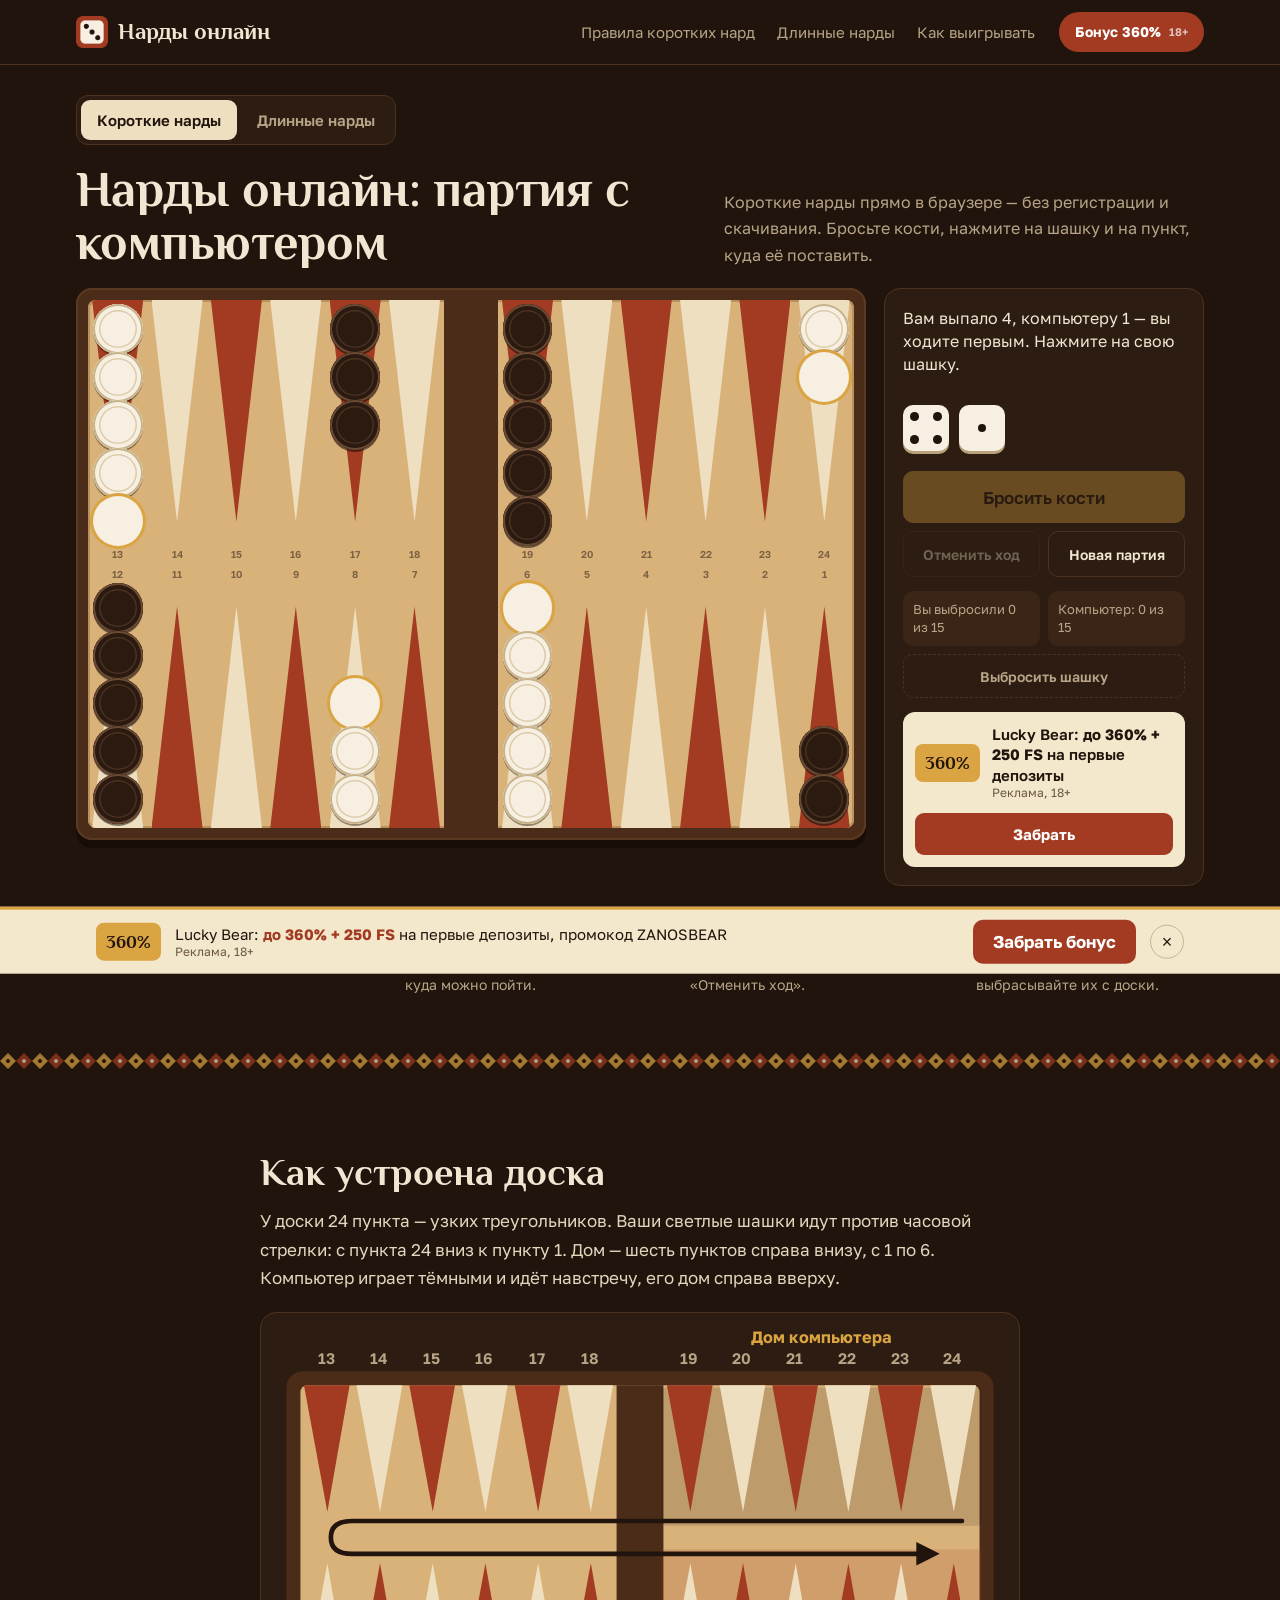
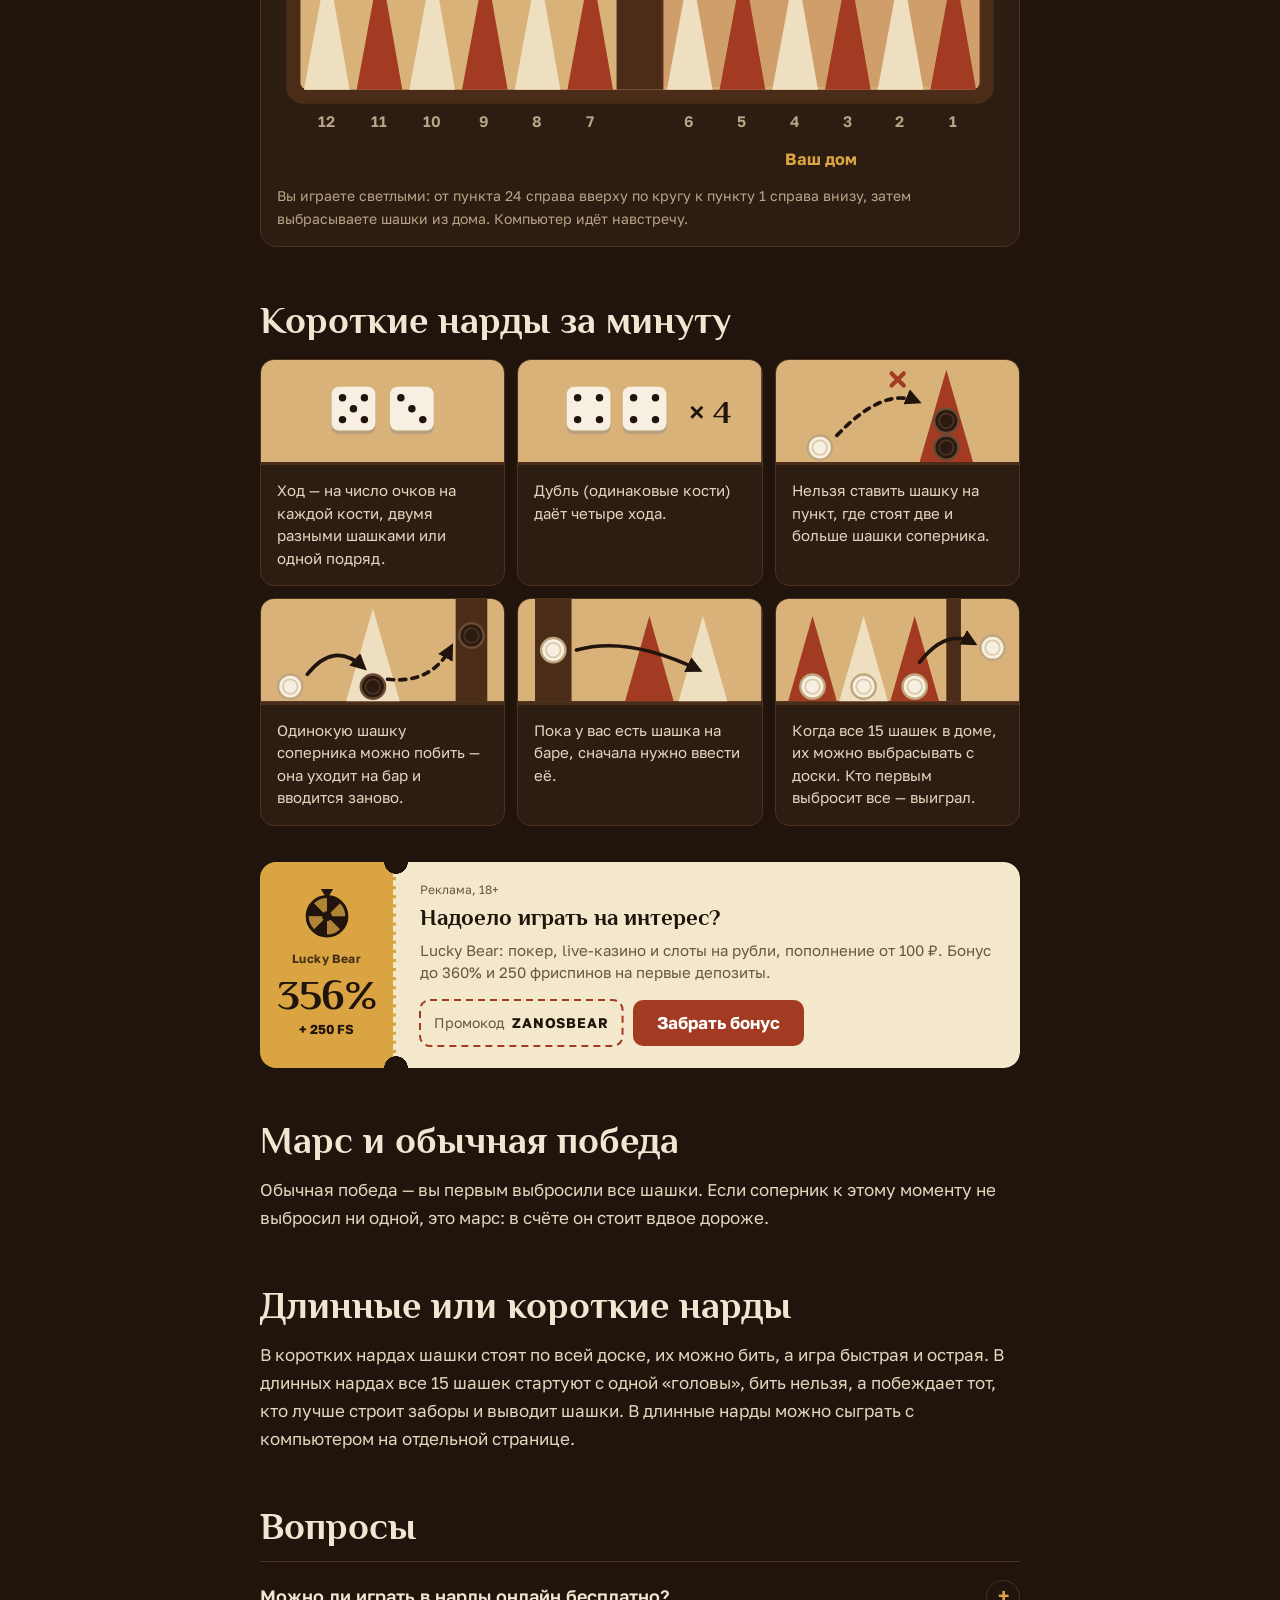
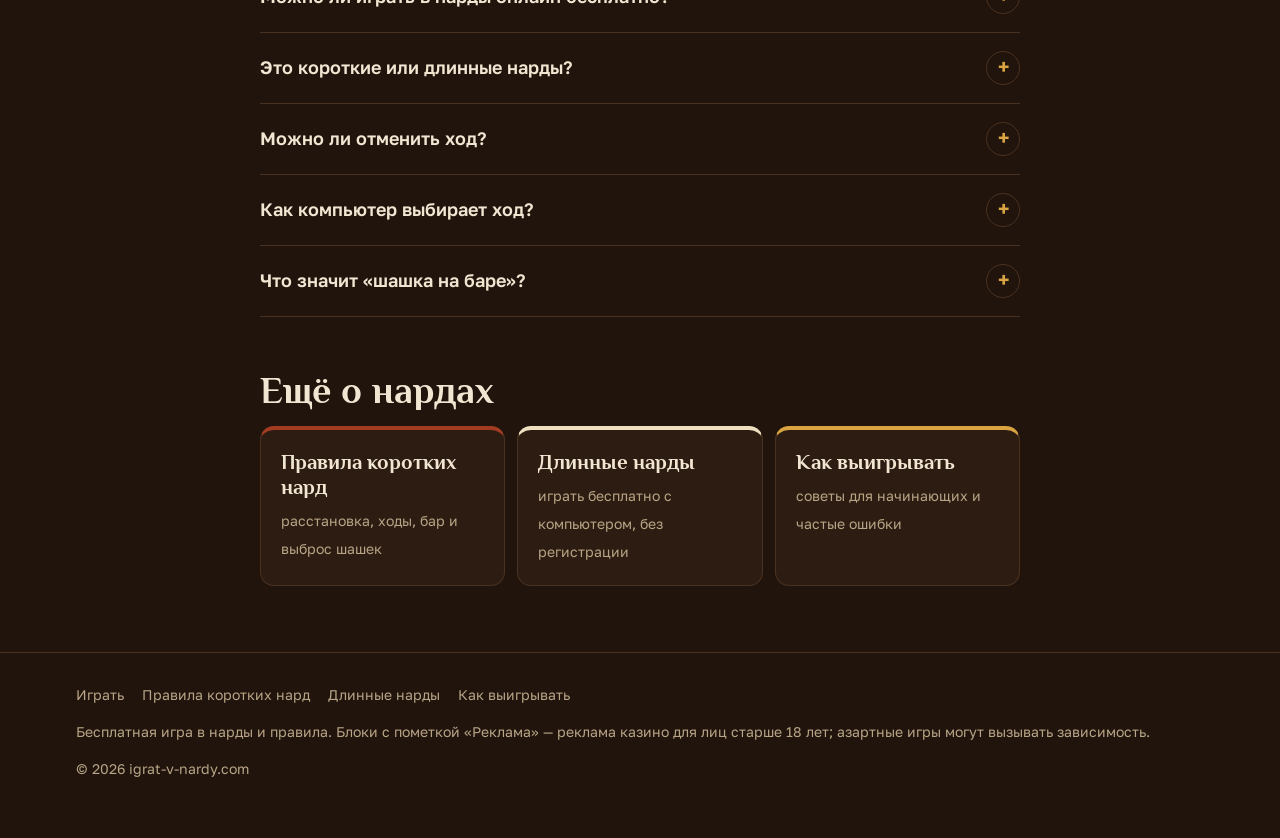
==== commit 5a4009c2: "Счётчик Метрики Co-Authored-By: Claude Opus 5.5 <noreply@anthropic.com>" ====
--- a/index.html
+++ b/index.html
@@ -24,6 +24,7 @@
 <link rel="stylesheet" href="https://fonts.googleapis.com/css2?family=Philosopher:wght@700&family=Golos+Text:wght@400;600;700&display=swap" />
 <link rel="stylesheet" href="/assets/site.css?v=6" />
 <script type="application/ld+json">{"@context": "https://schema.org", "@graph": [{"@type": "Organization", "@id": "https://igrat-v-nardy.com/#org", "name": "Нарды онлайн", "alternateName": ["Нарды бесплатно", "Короткие нарды онлайн", "Длинные нарды онлайн"], "url": "https://igrat-v-nardy.com/", "logo": {"@type": "ImageObject", "url": "https://igrat-v-nardy.com/assets/icon-180.png"}}, {"@type": "WebSite", "@id": "https://igrat-v-nardy.com/#website", "url": "https://igrat-v-nardy.com/", "name": "Нарды онлайн", "inLanguage": "ru-RU", "publisher": {"@id": "https://igrat-v-nardy.com/#org"}}, {"@type": "FAQPage", "@id": "https://igrat-v-nardy.com/#faq", "mainEntity": [{"@type": "Question", "name": "Можно ли играть в нарды онлайн бесплатно?", "acceptedAnswer": {"@type": "Answer", "text": "Да, на этой странице — бесплатно, без регистрации и скачивания, против компьютера."}}, {"@type": "Question", "name": "Это короткие или длинные нарды?", "acceptedAnswer": {"@type": "Answer", "text": "На главной — короткие нарды. В длинные нарды с компьютером можно сыграть на отдельной странице, там же их правила."}}, {"@type": "Question", "name": "Можно ли отменить ход?", "acceptedAnswer": {"@type": "Answer", "text": "Да, пока вы не закончили ход, кнопка «Отменить ход» возвращает шашку назад."}}, {"@type": "Question", "name": "Как компьютер выбирает ход?", "acceptedAnswer": {"@type": "Answer", "text": "Он перебирает все свои допустимые ходы и выбирает тот, после которого у него меньше одиночных шашек под ударом и короче путь до дома."}}, {"@type": "Question", "name": "Что значит «шашка на баре»?", "acceptedAnswer": {"@type": "Answer", "text": "Это побитая шашка. Её нужно ввести в дом соперника, прежде чем ходить остальными."}}]}]}</script>
+<!-- Yandex.Metrika counter --><script type="text/javascript">(function(m,e,t,r,i,k,a){m[i]=m[i]||function(){(m[i].a=m[i].a||[]).push(arguments)};m[i].l=1*new Date();for(var j=0;j<document.scripts.length;j++){if(document.scripts[j].src===r){return;}}k=e.createElement(t),a=e.getElementsByTagName(t)[0],k.async=1,k.src=r,a.parentNode.insertBefore(k,a)})(window,document,"script","https://mc.yandex.ru/metrika/tag.js?id=114197066","ym");ym(114197066,"init",{ssr:true,webvisor:false,clickmap:true,ecommerce:"dataLayer",accurateTrackBounce:true,trackLinks:true});</script><noscript><div><img src="https://mc.yandex.ru/watch/114197066" style="position:absolute;left:-9999px;" alt=""></div></noscript><!-- /Yandex.Metrika counter -->
 </head>
 <body class="nardy">
 <header class="top"><div class="wrap top__in"><a class="logo" href="/"><img src="/assets/icon-180.png" alt="" width="32" height="32" />Нарды онлайн</a><nav class="nav" aria-label="Разделы"><a href="/pravila-korotkih-nard/">Правила коротких нард</a><a href="/dlinnye-nardy/">Длинные нарды</a><a href="/kak-vyigryvat/">Как выигрывать</a></nav><a class="hcta" href="https://megaplay333.xyz/9Q6OEu" target="_blank" rel="nofollow sponsored noopener">Бонус 360%<span class="hcta__a">18+</span></a></div></header>
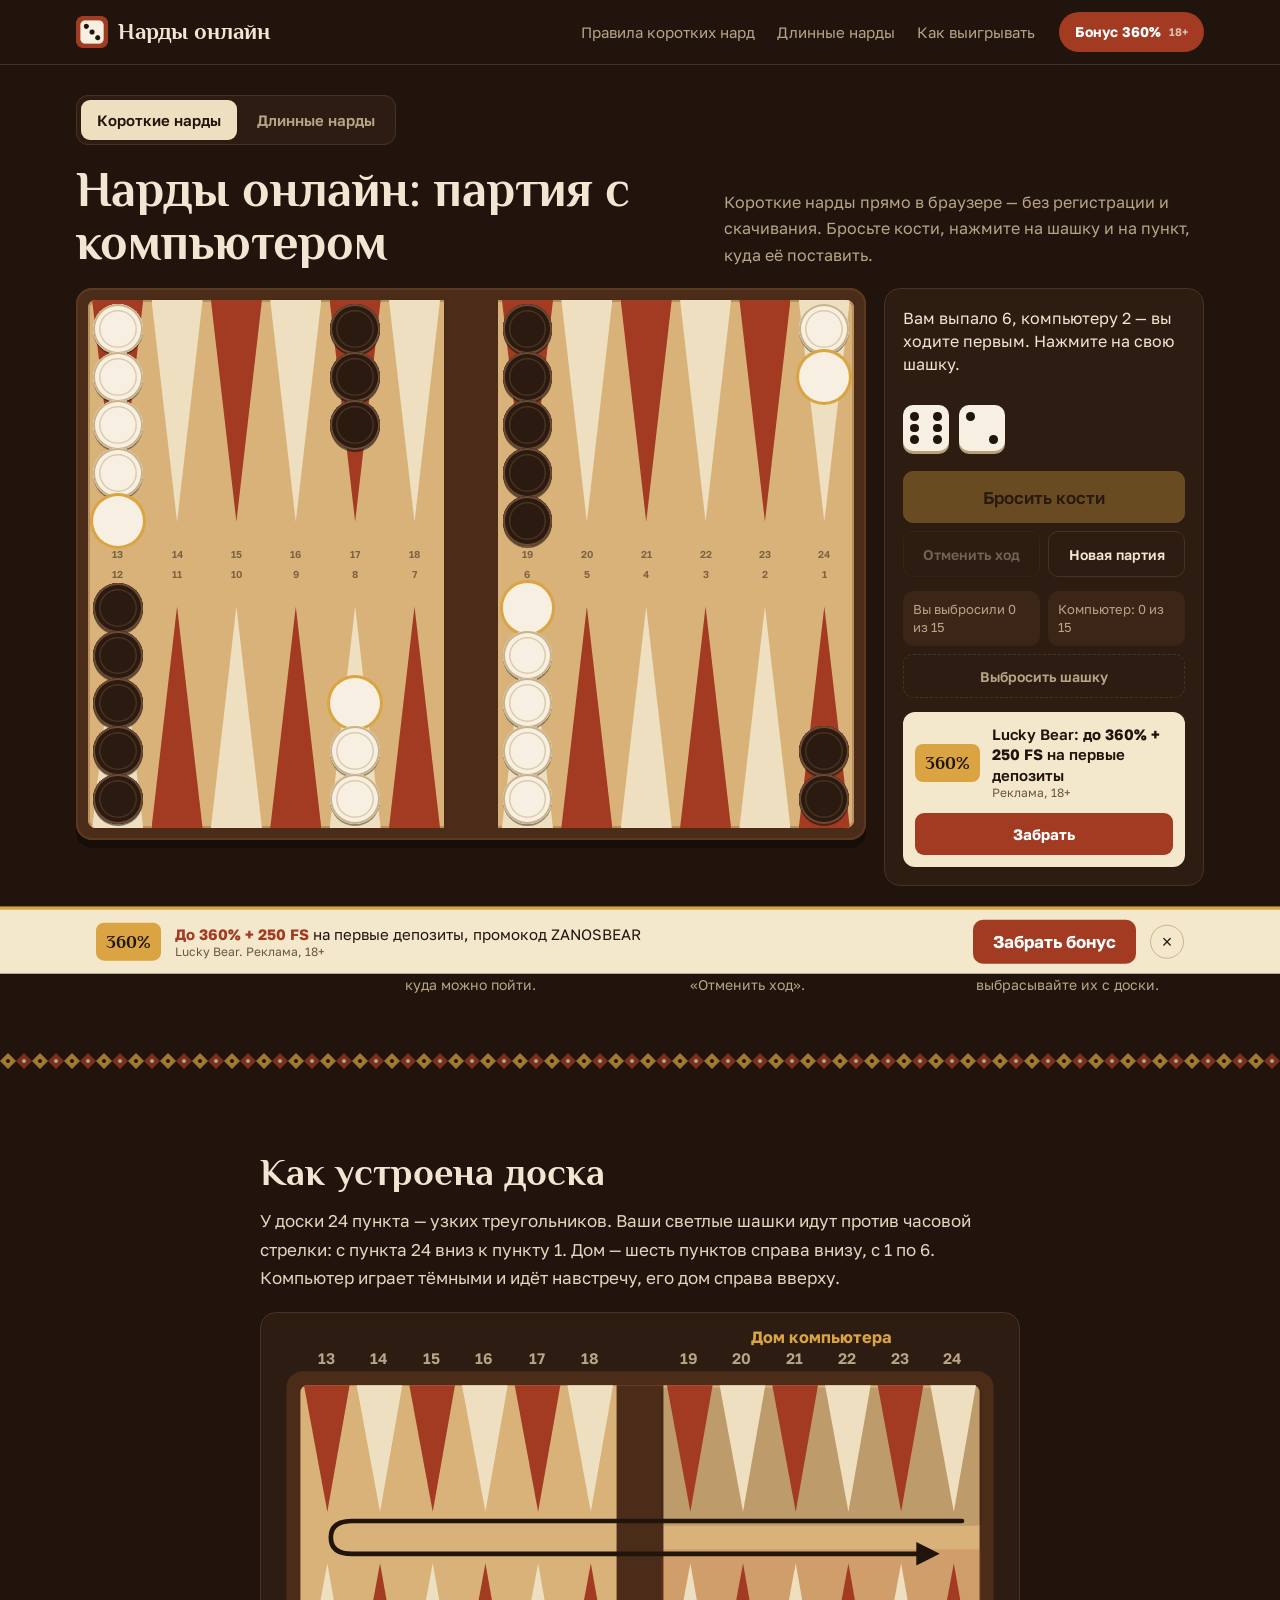
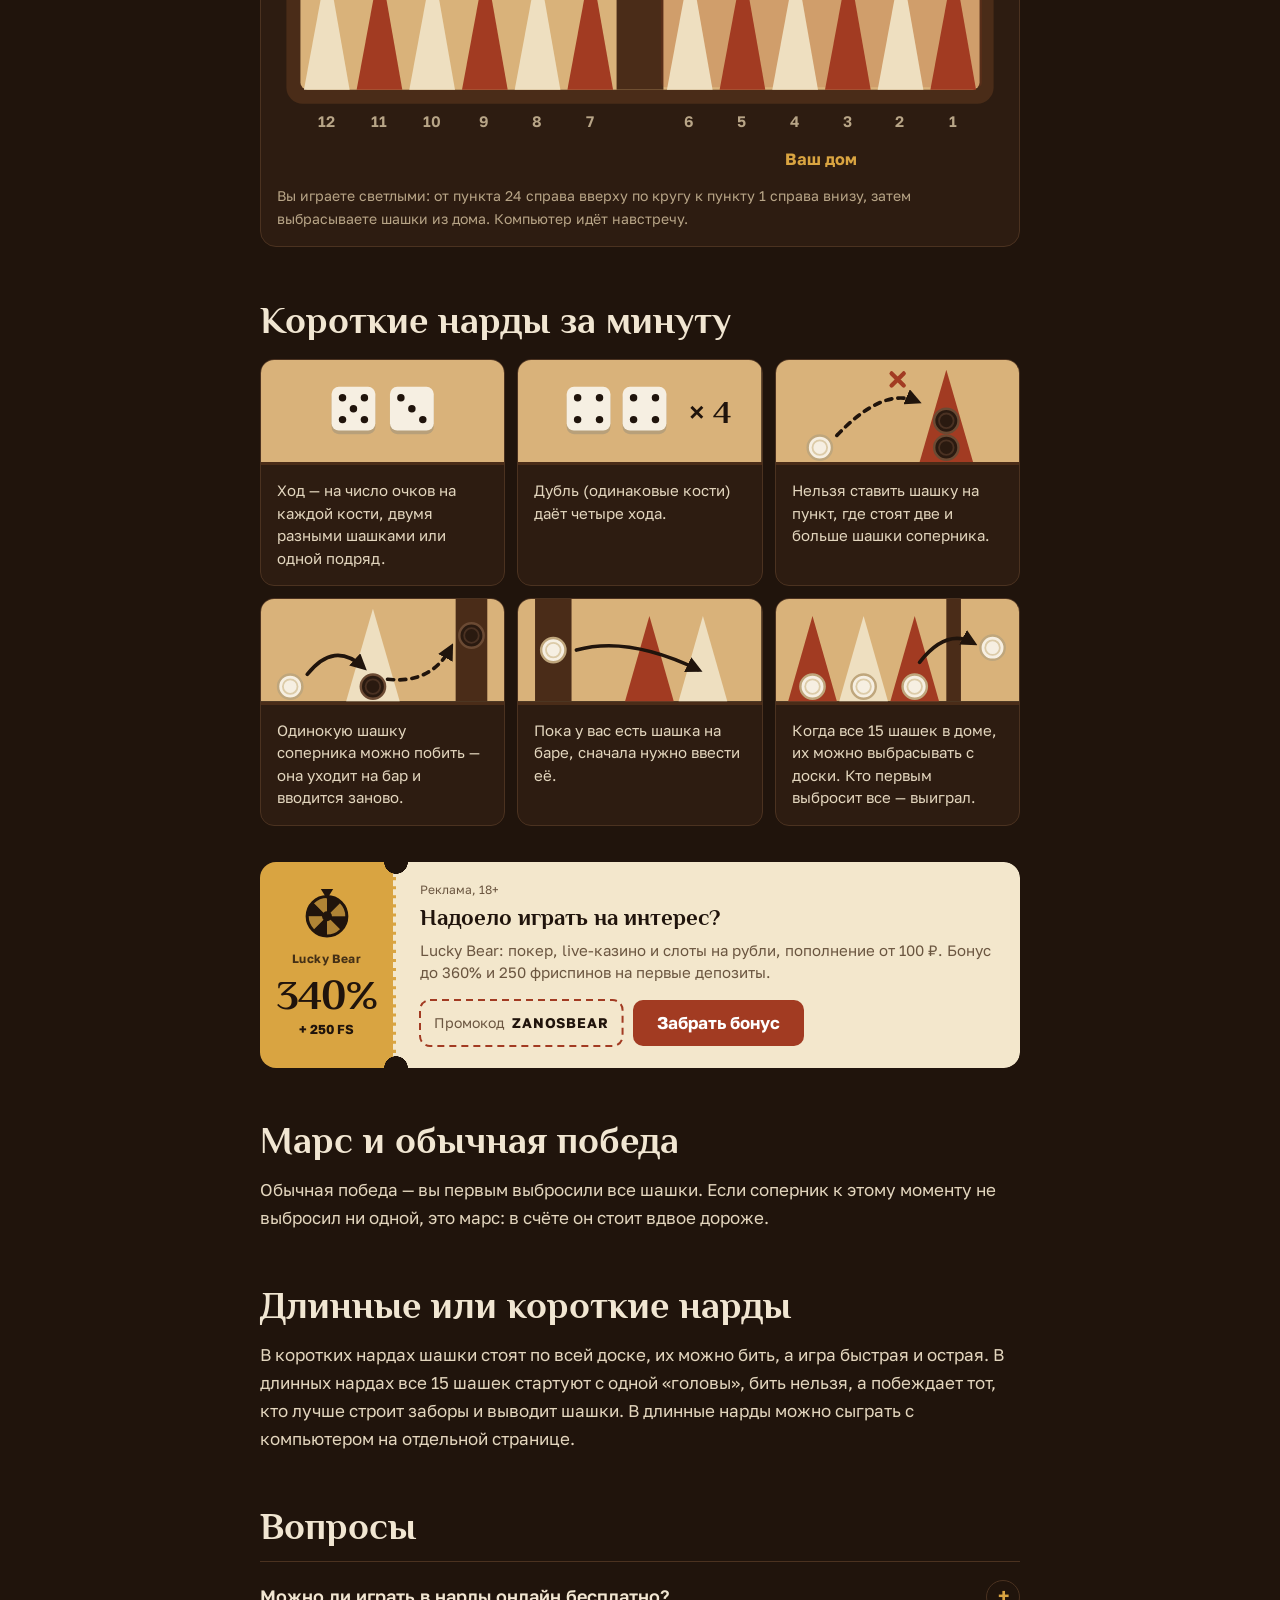
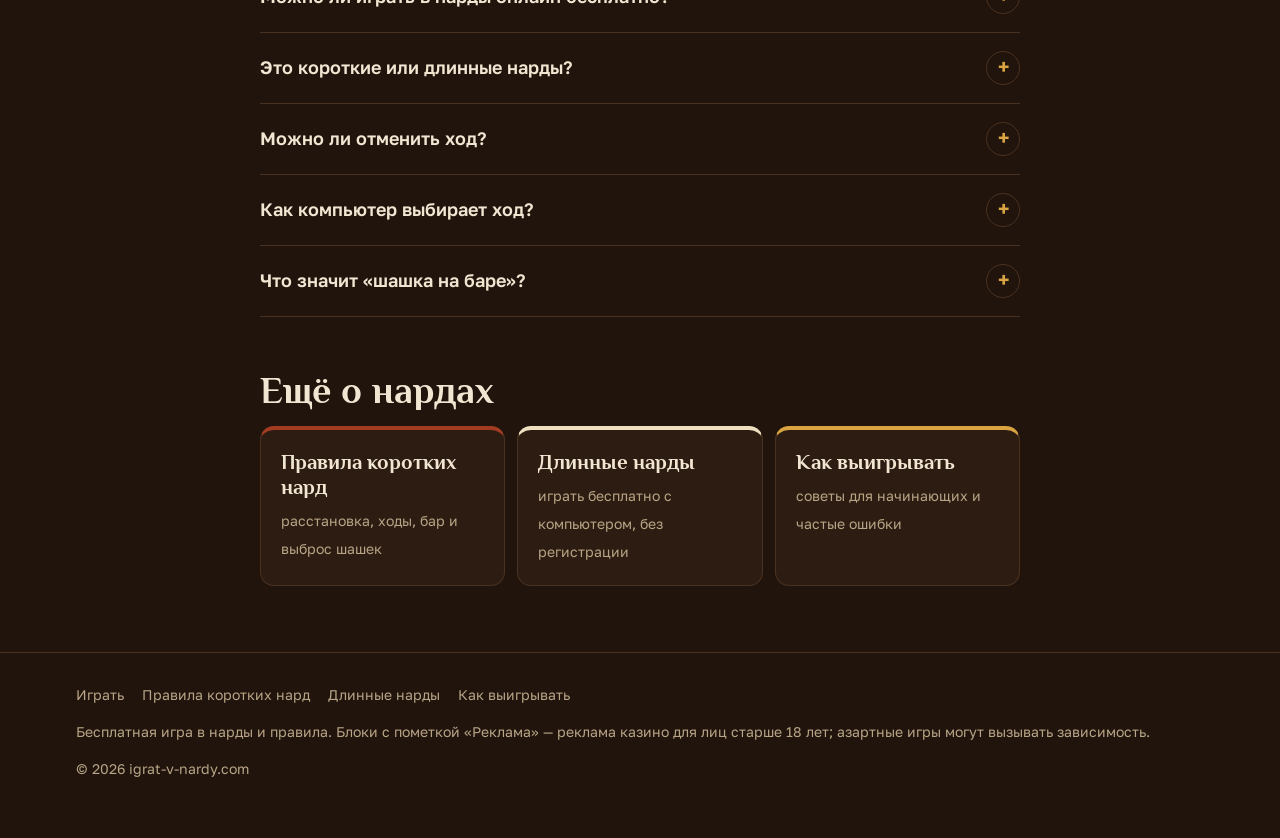
==== commit eee56624: "Нижняя плашка на телефоне: бонус в одну строку, кнопка без кольца, маленький крестик Co-Authored-By:" ====
--- a/index.html
+++ b/index.html
@@ -22,7 +22,7 @@
 <link rel="preconnect" href="https://fonts.googleapis.com" />
 <link rel="preconnect" href="https://fonts.gstatic.com" crossorigin />
 <link rel="stylesheet" href="https://fonts.googleapis.com/css2?family=Philosopher:wght@700&family=Golos+Text:wght@400;600;700&display=swap" />
-<link rel="stylesheet" href="/assets/site.css?v=6" />
+<link rel="stylesheet" href="/assets/site.css?v=7" />
 <script type="application/ld+json">{"@context": "https://schema.org", "@graph": [{"@type": "Organization", "@id": "https://igrat-v-nardy.com/#org", "name": "Нарды онлайн", "alternateName": ["Нарды бесплатно", "Короткие нарды онлайн", "Длинные нарды онлайн"], "url": "https://igrat-v-nardy.com/", "logo": {"@type": "ImageObject", "url": "https://igrat-v-nardy.com/assets/icon-180.png"}}, {"@type": "WebSite", "@id": "https://igrat-v-nardy.com/#website", "url": "https://igrat-v-nardy.com/", "name": "Нарды онлайн", "inLanguage": "ru-RU", "publisher": {"@id": "https://igrat-v-nardy.com/#org"}}, {"@type": "FAQPage", "@id": "https://igrat-v-nardy.com/#faq", "mainEntity": [{"@type": "Question", "name": "Можно ли играть в нарды онлайн бесплатно?", "acceptedAnswer": {"@type": "Answer", "text": "Да, на этой странице — бесплатно, без регистрации и скачивания, против компьютера."}}, {"@type": "Question", "name": "Это короткие или длинные нарды?", "acceptedAnswer": {"@type": "Answer", "text": "На главной — короткие нарды. В длинные нарды с компьютером можно сыграть на отдельной странице, там же их правила."}}, {"@type": "Question", "name": "Можно ли отменить ход?", "acceptedAnswer": {"@type": "Answer", "text": "Да, пока вы не закончили ход, кнопка «Отменить ход» возвращает шашку назад."}}, {"@type": "Question", "name": "Как компьютер выбирает ход?", "acceptedAnswer": {"@type": "Answer", "text": "Он перебирает все свои допустимые ходы и выбирает тот, после которого у него меньше одиночных шашек под ударом и короче путь до дома."}}, {"@type": "Question", "name": "Что значит «шашка на баре»?", "acceptedAnswer": {"@type": "Answer", "text": "Это побитая шашка. Её нужно ввести в дом соперника, прежде чем ходить остальными."}}]}]}</script>
 <!-- Yandex.Metrika counter --><script type="text/javascript">(function(m,e,t,r,i,k,a){m[i]=m[i]||function(){(m[i].a=m[i].a||[]).push(arguments)};m[i].l=1*new Date();for(var j=0;j<document.scripts.length;j++){if(document.scripts[j].src===r){return;}}k=e.createElement(t),a=e.getElementsByTagName(t)[0],k.async=1,k.src=r,a.parentNode.insertBefore(k,a)})(window,document,"script","https://mc.yandex.ru/metrika/tag.js?id=114197066","ym");ym(114197066,"init",{ssr:true,webvisor:false,clickmap:true,ecommerce:"dataLayer",accurateTrackBounce:true,trackLinks:true});</script><noscript><div><img src="https://mc.yandex.ru/watch/114197066" style="position:absolute;left:-9999px;" alt=""></div></noscript><!-- /Yandex.Metrika counter -->
 </head>
@@ -30,7 +30,7 @@
 <header class="top"><div class="wrap top__in"><a class="logo" href="/"><img src="/assets/icon-180.png" alt="" width="32" height="32" />Нарды онлайн</a><nav class="nav" aria-label="Разделы"><a href="/pravila-korotkih-nard/">Правила коротких нард</a><a href="/dlinnye-nardy/">Длинные нарды</a><a href="/kak-vyigryvat/">Как выигрывать</a></nav><a class="hcta" href="https://megaplay333.xyz/9Q6OEu" target="_blank" rel="nofollow sponsored noopener">Бонус 360%<span class="hcta__a">18+</span></a></div></header>
 <main><section class="play" aria-labelledby="ttl"><div class="wrap"><nav class="modes" aria-label="Вид нард"><a href="/" aria-current="page">Короткие нарды</a><a href="/dlinnye-nardy/">Длинные нарды</a></nav><div class="play__head"><h1 id="ttl">Нарды онлайн: партия с компьютером</h1><p class="play__lead">Короткие нарды прямо в браузере — без регистрации и скачивания. Бросьте кости, нажмите на шашку и на пункт, куда её поставить.</p></div><div class="nb" id="nardy"><div class="nb__frame"><div class="nb__board" role="group" aria-label="Доска нард"></div></div><aside class="nb__side" aria-label="Партия"><div class="nb__dice" aria-live="polite"></div><div class="nb__btns"><button type="button" class="btn btn--main" data-n="roll">Бросить кости</button><button type="button" class="btn" data-n="undo">Отменить ход</button><button type="button" class="btn" data-n="new">Новая партия</button></div><p class="nb__msg" aria-live="polite"></p><div class="nb__off"></div><aside class="lbc lbc--stack nb__promo"><div class="lbc__stub"><span class="lbc__wheel" aria-hidden="true"><svg viewBox="-20 -22 40 42"><g class="lbw"><path d="M0 0L0.00 -16.00A16 16 0 0 1 11.31 -11.31z" fill="currentColor" fill-opacity="1"/><path d="M0 0L11.31 -11.31A16 16 0 0 1 16.00 0.00z" fill="currentColor" fill-opacity=".22"/><path d="M0 0L16.00 0.00A16 16 0 0 1 11.31 11.31z" fill="currentColor" fill-opacity="1"/><path d="M0 0L11.31 11.31A16 16 0 0 1 0.00 16.00z" fill="currentColor" fill-opacity=".22"/><path d="M0 0L0.00 16.00A16 16 0 0 1 -11.31 11.31z" fill="currentColor" fill-opacity="1"/><path d="M0 0L-11.31 11.31A16 16 0 0 1 -16.00 0.00z" fill="currentColor" fill-opacity=".22"/><path d="M0 0L-16.00 0.00A16 16 0 0 1 -11.31 -11.31z" fill="currentColor" fill-opacity="1"/><path d="M0 0L-11.31 -11.31A16 16 0 0 1 -0.00 -16.00z" fill="currentColor" fill-opacity=".22"/></g><circle r="16" fill="none" stroke="currentColor" stroke-width="2.5"/><circle r="4" fill="currentColor"/><path d="M-5 -22h10l-5 8z" fill="currentColor"/></svg></span><span class="lbc__brand">Lucky Bear</span><b class="lbc__pct">360%</b><span class="lbc__fs">+ 250 FS</span></div><div class="lbc__main"><p class="lbc__ad">Реклама, 18+</p><p class="lbc__t">Партия сыграна. Хотите на деньги?</p><p class="lbc__d">Lucky Bear: покер, live-казино и слоты, пополнение от 100 ₽.</p><div class="lbc__row"><span class="lbc__code"><svg class="lbc__ants" aria-hidden="true"><rect width="100%" height="100%" rx="10"/></svg>Промокод <b>ZANOSBEAR</b></span><a class="lbc__go" href="https://megaplay333.xyz/9Q6OEu" target="_blank" rel="nofollow sponsored noopener">Забрать бонус</a></div></div></aside><div class="lbm"><span class="lbbadge">360%</span><span class="lbm__t">Lucky Bear: <b>до 360% + 250 FS</b> на первые депозиты<small>Реклама, 18+</small></span><a class="lbm__go" href="https://megaplay333.xyz/9Q6OEu" target="_blank" rel="nofollow sponsored noopener">Забрать</a></div></aside></div><ol class="howto"><li><b>1</b><span>Нажмите «Бросить кости», когда ваш ход.</span></li><li><b>2</b><span>Выберите свою светлую шашку — подсветятся пункты, куда можно пойти.</span></li><li><b>3</b><span>Нажмите на пункт. Если ошиблись, нажмите «Отменить ход».</span></li><li><b>4</b><span>Соберите все шашки в своём доме справа внизу и выбрасывайте их с доски.</span></li></ol></div></section><div class="inlay" aria-hidden="true"></div><script src="/assets/nardy.js?v=3" defer></script><div class="wrap"><article class="text"><h2 id="s67118">Как устроена доска</h2><p>У доски 24 пункта — узких треугольников. Ваши светлые шашки идут против часовой стрелки: с пункта 24 вниз к пункту 1. Дом — шесть пунктов справа внизу, с 1 по 6. Компьютер играет тёмными и идёт навстречу, его дом справа вверху.</p><figure class="scheme"><svg viewBox="0 0 620 380" role="img" aria-label="Схема доски: пункты с 1 по 24, ваш дом справа внизу, дом компьютера справа вверху, путь светлых шашек от пункта 24 к пункту 1"><rect x="8" y="36" width="604" height="284" rx="14" fill="#4A2C18"/><rect x="20" y="48" width="580" height="260" rx="6" fill="#D9B27A"/><rect x="290" y="48" width="40" height="260" fill="#4A2C18"/><rect x="328" y="50" width="274" height="118" rx="4" fill="#20140C" fill-opacity=".14"/><rect x="328" y="188" width="274" height="118" rx="4" fill="#A23B22" fill-opacity=".16"/><path d="M23 48 h39 l-19 108 z" fill="#A23B22"/><path d="M23 308 h39 l-19 -108 z" fill="#EEDFC0"/><text x="42" y="30" text-anchor="middle" font-size="13" font-weight="600" fill="#B8A587">13</text><text x="42" y="340" text-anchor="middle" font-size="13" font-weight="600" fill="#B8A587">12</text><path d="M68 48 h39 l-19 108 z" fill="#EEDFC0"/><path d="M68 308 h39 l-19 -108 z" fill="#A23B22"/><text x="87" y="30" text-anchor="middle" font-size="13" font-weight="600" fill="#B8A587">14</text><text x="87" y="340" text-anchor="middle" font-size="13" font-weight="600" fill="#B8A587">11</text><path d="M113 48 h39 l-19 108 z" fill="#A23B22"/><path d="M113 308 h39 l-19 -108 z" fill="#EEDFC0"/><text x="132" y="30" text-anchor="middle" font-size="13" font-weight="600" fill="#B8A587">15</text><text x="132" y="340" text-anchor="middle" font-size="13" font-weight="600" fill="#B8A587">10</text><path d="M158 48 h39 l-19 108 z" fill="#EEDFC0"/><path d="M158 308 h39 l-19 -108 z" fill="#A23B22"/><text x="177" y="30" text-anchor="middle" font-size="13" font-weight="600" fill="#B8A587">16</text><text x="177" y="340" text-anchor="middle" font-size="13" font-weight="600" fill="#B8A587">9</text><path d="M203 48 h39 l-19 108 z" fill="#A23B22"/><path d="M203 308 h39 l-19 -108 z" fill="#EEDFC0"/><text x="222" y="30" text-anchor="middle" font-size="13" font-weight="600" fill="#B8A587">17</text><text x="222" y="340" text-anchor="middle" font-size="13" font-weight="600" fill="#B8A587">8</text><path d="M248 48 h39 l-19 108 z" fill="#EEDFC0"/><path d="M248 308 h39 l-19 -108 z" fill="#A23B22"/><text x="267" y="30" text-anchor="middle" font-size="13" font-weight="600" fill="#B8A587">18</text><text x="267" y="340" text-anchor="middle" font-size="13" font-weight="600" fill="#B8A587">7</text><path d="M333 48 h39 l-19 108 z" fill="#A23B22"/><path d="M333 308 h39 l-19 -108 z" fill="#EEDFC0"/><text x="352" y="30" text-anchor="middle" font-size="13" font-weight="600" fill="#B8A587">19</text><text x="352" y="340" text-anchor="middle" font-size="13" font-weight="600" fill="#B8A587">6</text><path d="M378 48 h39 l-19 108 z" fill="#EEDFC0"/><path d="M378 308 h39 l-19 -108 z" fill="#A23B22"/><text x="397" y="30" text-anchor="middle" font-size="13" font-weight="600" fill="#B8A587">20</text><text x="397" y="340" text-anchor="middle" font-size="13" font-weight="600" fill="#B8A587">5</text><path d="M423 48 h39 l-19 108 z" fill="#A23B22"/><path d="M423 308 h39 l-19 -108 z" fill="#EEDFC0"/><text x="442" y="30" text-anchor="middle" font-size="13" font-weight="600" fill="#B8A587">21</text><text x="442" y="340" text-anchor="middle" font-size="13" font-weight="600" fill="#B8A587">4</text><path d="M468 48 h39 l-19 108 z" fill="#EEDFC0"/><path d="M468 308 h39 l-19 -108 z" fill="#A23B22"/><text x="487" y="30" text-anchor="middle" font-size="13" font-weight="600" fill="#B8A587">22</text><text x="487" y="340" text-anchor="middle" font-size="13" font-weight="600" fill="#B8A587">3</text><path d="M513 48 h39 l-19 108 z" fill="#A23B22"/><path d="M513 308 h39 l-19 -108 z" fill="#EEDFC0"/><text x="532" y="30" text-anchor="middle" font-size="13" font-weight="600" fill="#B8A587">23</text><text x="532" y="340" text-anchor="middle" font-size="13" font-weight="600" fill="#B8A587">2</text><path d="M558 48 h39 l-19 108 z" fill="#EEDFC0"/><path d="M558 308 h39 l-19 -108 z" fill="#A23B22"/><text x="577" y="30" text-anchor="middle" font-size="13" font-weight="600" fill="#B8A587">24</text><text x="577" y="340" text-anchor="middle" font-size="13" font-weight="600" fill="#B8A587">1</text><text x="465" y="12" text-anchor="middle" font-size="14" font-weight="700" fill="#D9A441">Дом компьютера</text><text x="465" y="372" text-anchor="middle" font-size="14" font-weight="700" fill="#D9A441">Ваш дом</text><defs><marker id="ah" viewBox="0 0 10 10" refX="7" refY="5" markerWidth="5" markerHeight="5" orient="auto"><path d="M0 0 10 5 0 10z" fill="#20140C"/></marker></defs><path d="M585 164 H64 Q46 164 46 178 Q46 192 64 192 H560" fill="none" stroke="#20140C" stroke-width="4" stroke-linecap="round" marker-end="url(#ah)"/></svg><figcaption>Вы играете светлыми: от пункта 24 справа вверху по кругу к пункту 1 справа внизу, затем выбрасываете шашки из дома. Компьютер идёт навстречу.</figcaption></figure><h2 id="s81089">Короткие нарды за минуту</h2><div class="rules"><div class="rule"><div class="rule__pic"><svg viewBox="0 0 200 84" aria-hidden="true" focusable="false"><defs><marker id="va" viewBox="0 0 10 10" refX="7" refY="5" markerWidth="4.5" markerHeight="4.5" orient="auto"><path d="M0 0 10 5 0 10z" fill="#20140C"/></marker></defs><rect width="200" height="84" fill="#D9B27A"/><rect x="58" y="25" width="36" height="36" rx="6" fill="#B8A07A"/><rect x="58" y="22" width="36" height="36" rx="6" fill="#F6EFE2"/><circle cx="67" cy="31" r="3.06" fill="#20140C"/><circle cx="85" cy="31" r="3.06" fill="#20140C"/><circle cx="76" cy="40" r="3.06" fill="#20140C"/><circle cx="67" cy="49" r="3.06" fill="#20140C"/><circle cx="85" cy="49" r="3.06" fill="#20140C"/><rect x="106" y="25" width="36" height="36" rx="6" fill="#B8A07A"/><rect x="106" y="22" width="36" height="36" rx="6" fill="#F6EFE2"/><circle cx="115" cy="31" r="3.06" fill="#20140C"/><circle cx="124" cy="40" r="3.06" fill="#20140C"/><circle cx="133" cy="49" r="3.06" fill="#20140C"/></svg></div><p>Ход — на число очков на каждой кости, двумя разными шашками или одной подряд.</p></div><div class="rule"><div class="rule__pic"><svg viewBox="0 0 200 84" aria-hidden="true" focusable="false"><defs><marker id="va" viewBox="0 0 10 10" refX="7" refY="5" markerWidth="4.5" markerHeight="4.5" orient="auto"><path d="M0 0 10 5 0 10z" fill="#20140C"/></marker></defs><rect width="200" height="84" fill="#D9B27A"/><rect x="40" y="25" width="36" height="36" rx="6" fill="#B8A07A"/><rect x="40" y="22" width="36" height="36" rx="6" fill="#F6EFE2"/><circle cx="49" cy="31" r="3.06" fill="#20140C"/><circle cx="67" cy="31" r="3.06" fill="#20140C"/><circle cx="49" cy="49" r="3.06" fill="#20140C"/><circle cx="67" cy="49" r="3.06" fill="#20140C"/><rect x="86" y="25" width="36" height="36" rx="6" fill="#B8A07A"/><rect x="86" y="22" width="36" height="36" rx="6" fill="#F6EFE2"/><circle cx="95" cy="31" r="3.06" fill="#20140C"/><circle cx="113" cy="31" r="3.06" fill="#20140C"/><circle cx="95" cy="49" r="3.06" fill="#20140C"/><circle cx="113" cy="49" r="3.06" fill="#20140C"/><text x="158" y="52" text-anchor="middle" font-family="Philosopher,Georgia,serif" font-weight="700" font-size="26" fill="#20140C">× 4</text></svg></div><p>Дубль (одинаковые кости) даёт четыре хода.</p></div><div class="rule"><div class="rule__pic"><svg viewBox="0 0 200 84" aria-hidden="true" focusable="false"><defs><marker id="va" viewBox="0 0 10 10" refX="7" refY="5" markerWidth="4.5" markerHeight="4.5" orient="auto"><path d="M0 0 10 5 0 10z" fill="#20140C"/></marker></defs><rect width="200" height="84" fill="#D9B27A"/><path d="M118 84 h44 l-22 -76 z" fill="#A23B22"/><circle cx="140" cy="72" r="10" fill="#2A1A10" stroke="#6B4A33" stroke-width="2"/><circle cx="140" cy="72" r="6" fill="none" stroke="#4A3122" stroke-width="1.5"/><circle cx="140" cy="50" r="10" fill="#2A1A10" stroke="#6B4A33" stroke-width="2"/><circle cx="140" cy="50" r="6" fill="none" stroke="#4A3122" stroke-width="1.5"/><circle cx="36" cy="72" r="10" fill="#F6EFE2" stroke="#BFA67C" stroke-width="2"/><circle cx="36" cy="72" r="6" fill="none" stroke="#DCCBA8" stroke-width="1.5"/><path d="M50 62 Q88 22 116 34" fill="none" stroke="#20140C" stroke-width="3" stroke-linecap="round" stroke-dasharray="5 5" marker-end="url(#va)"/><path d="M95 11 l10 10 M105 11 l-10 10" stroke="#A23B22" stroke-width="3.5" stroke-linecap="round"/></svg></div><p>Нельзя ставить шашку на пункт, где стоят две и больше шашки соперника.</p></div><div class="rule"><div class="rule__pic"><svg viewBox="0 0 200 84" aria-hidden="true" focusable="false"><defs><marker id="va" viewBox="0 0 10 10" refX="7" refY="5" markerWidth="4.5" markerHeight="4.5" orient="auto"><path d="M0 0 10 5 0 10z" fill="#20140C"/></marker></defs><rect width="200" height="84" fill="#D9B27A"/><path d="M70 84 h44 l-22 -76 z" fill="#EEDFC0"/><circle cx="92" cy="72" r="10" fill="#2A1A10" stroke="#6B4A33" stroke-width="2"/><circle cx="92" cy="72" r="6" fill="none" stroke="#4A3122" stroke-width="1.5"/><circle cx="24" cy="72" r="10" fill="#F6EFE2" stroke="#BFA67C" stroke-width="2"/><circle cx="24" cy="72" r="6" fill="none" stroke="#DCCBA8" stroke-width="1.5"/><path d="M38 62 Q60 34 84 56" fill="none" stroke="#20140C" stroke-width="3" stroke-linecap="round" marker-end="url(#va)"/><rect x="160" y="0" width="26" height="84" fill="#4A2C18"/><circle cx="173" cy="30" r="10" fill="#2A1A10" stroke="#6B4A33" stroke-width="2"/><circle cx="173" cy="30" r="6" fill="none" stroke="#4A3122" stroke-width="1.5"/><path d="M104 66 Q140 70 156 40" fill="none" stroke="#20140C" stroke-width="3" stroke-linecap="round" stroke-dasharray="5 5" marker-end="url(#va)"/></svg></div><p>Одинокую шашку соперника можно побить — она уходит на бар и вводится заново.</p></div><div class="rule"><div class="rule__pic"><svg viewBox="0 0 200 84" aria-hidden="true" focusable="false"><defs><marker id="va" viewBox="0 0 10 10" refX="7" refY="5" markerWidth="4.5" markerHeight="4.5" orient="auto"><path d="M0 0 10 5 0 10z" fill="#20140C"/></marker></defs><rect width="200" height="84" fill="#D9B27A"/><rect x="14" y="0" width="30" height="84" fill="#4A2C18"/><circle cx="29" cy="42" r="10" fill="#F6EFE2" stroke="#BFA67C" stroke-width="2"/><circle cx="29" cy="42" r="6" fill="none" stroke="#DCCBA8" stroke-width="1.5"/><path d="M88 84 h40 l-20 -70 z" fill="#A23B22"/><path d="M132 84 h40 l-20 -70 z" fill="#EEDFC0"/><path d="M48 42 Q90 30 148 58" fill="none" stroke="#20140C" stroke-width="3" stroke-linecap="round" marker-end="url(#va)"/></svg></div><p>Пока у вас есть шашка на баре, сначала нужно ввести её.</p></div><div class="rule"><div class="rule__pic"><svg viewBox="0 0 200 84" aria-hidden="true" focusable="false"><defs><marker id="va" viewBox="0 0 10 10" refX="7" refY="5" markerWidth="4.5" markerHeight="4.5" orient="auto"><path d="M0 0 10 5 0 10z" fill="#20140C"/></marker></defs><rect width="200" height="84" fill="#D9B27A"/><path d="M10 84 h40 l-20 -70 z" fill="#A23B22"/><path d="M52 84 h40 l-20 -70 z" fill="#EEDFC0"/><path d="M94 84 h40 l-20 -70 z" fill="#A23B22"/><circle cx="30" cy="72" r="10" fill="#F6EFE2" stroke="#BFA67C" stroke-width="2"/><circle cx="30" cy="72" r="6" fill="none" stroke="#DCCBA8" stroke-width="1.5"/><circle cx="72" cy="72" r="10" fill="#F6EFE2" stroke="#BFA67C" stroke-width="2"/><circle cx="72" cy="72" r="6" fill="none" stroke="#DCCBA8" stroke-width="1.5"/><circle cx="114" cy="72" r="10" fill="#F6EFE2" stroke="#BFA67C" stroke-width="2"/><circle cx="114" cy="72" r="6" fill="none" stroke="#DCCBA8" stroke-width="1.5"/><rect x="140" y="0" width="12" height="84" fill="#4A2C18"/><circle cx="178" cy="40" r="10" fill="#F6EFE2" stroke="#BFA67C" stroke-width="2"/><circle cx="178" cy="40" r="6" fill="none" stroke="#DCCBA8" stroke-width="1.5"/><path d="M118 52 Q140 24 162 36" fill="none" stroke="#20140C" stroke-width="3" stroke-linecap="round" marker-end="url(#va)"/></svg></div><p>Когда все 15 шашек в доме, их можно выбрасывать с доски. Кто первым выбросит все — выиграл.</p></div></div><aside class="lbc"><div class="lbc__stub"><span class="lbc__wheel" aria-hidden="true"><svg viewBox="-20 -22 40 42"><g class="lbw"><path d="M0 0L0.00 -16.00A16 16 0 0 1 11.31 -11.31z" fill="currentColor" fill-opacity="1"/><path d="M0 0L11.31 -11.31A16 16 0 0 1 16.00 0.00z" fill="currentColor" fill-opacity=".22"/><path d="M0 0L16.00 0.00A16 16 0 0 1 11.31 11.31z" fill="currentColor" fill-opacity="1"/><path d="M0 0L11.31 11.31A16 16 0 0 1 0.00 16.00z" fill="currentColor" fill-opacity=".22"/><path d="M0 0L0.00 16.00A16 16 0 0 1 -11.31 11.31z" fill="currentColor" fill-opacity="1"/><path d="M0 0L-11.31 11.31A16 16 0 0 1 -16.00 0.00z" fill="currentColor" fill-opacity=".22"/><path d="M0 0L-16.00 0.00A16 16 0 0 1 -11.31 -11.31z" fill="currentColor" fill-opacity="1"/><path d="M0 0L-11.31 -11.31A16 16 0 0 1 -0.00 -16.00z" fill="currentColor" fill-opacity=".22"/></g><circle r="16" fill="none" stroke="currentColor" stroke-width="2.5"/><circle r="4" fill="currentColor"/><path d="M-5 -22h10l-5 8z" fill="currentColor"/></svg></span><span class="lbc__brand">Lucky Bear</span><b class="lbc__pct">360%</b><span class="lbc__fs">+ 250 FS</span></div><div class="lbc__main"><p class="lbc__ad">Реклама, 18+</p><p class="lbc__t">Надоело играть на интерес?</p><p class="lbc__d">Lucky Bear: покер, live-казино и слоты на рубли, пополнение от 100 ₽. Бонус до 360% и 250 фриспинов на первые депозиты.</p><div class="lbc__row"><span class="lbc__code"><svg class="lbc__ants" aria-hidden="true"><rect width="100%" height="100%" rx="10"/></svg>Промокод <b>ZANOSBEAR</b></span><a class="lbc__go" href="https://megaplay333.xyz/9Q6OEu" target="_blank" rel="nofollow sponsored noopener">Забрать бонус</a></div></div></aside><h2 id="s21601">Марс и обычная победа</h2><p>Обычная победа — вы первым выбросили все шашки. Если соперник к этому моменту не выбросил ни одной, это марс: в счёте он стоит вдвое дороже.</p><h2 id="s37234">Длинные или короткие нарды</h2><p>В коротких нардах шашки стоят по всей доске, их можно бить, а игра быстрая и острая. В длинных нардах все 15 шашек стартуют с одной «головы», бить нельзя, а побеждает тот, кто лучше строит заборы и выводит шашки. В длинные нарды можно сыграть с компьютером на отдельной странице.</p><h2>Вопросы</h2><div class="faq"><details><summary>Можно ли играть в нарды онлайн бесплатно?</summary><p>Да, на этой странице — бесплатно, без регистрации и скачивания, против компьютера.</p></details><details><summary>Это короткие или длинные нарды?</summary><p>На главной — короткие нарды. В длинные нарды с компьютером можно сыграть на отдельной странице, там же их правила.</p></details><details><summary>Можно ли отменить ход?</summary><p>Да, пока вы не закончили ход, кнопка «Отменить ход» возвращает шашку назад.</p></details><details><summary>Как компьютер выбирает ход?</summary><p>Он перебирает все свои допустимые ходы и выбирает тот, после которого у него меньше одиночных шашек под ударом и короче путь до дома.</p></details><details><summary>Что значит «шашка на баре»?</summary><p>Это побитая шашка. Её нужно ввести в дом соперника, прежде чем ходить остальными.</p></details></div><h2>Ещё о нардах</h2><div class="more"><a href="/pravila-korotkih-nard/"><b>Правила коротких нард</b><span>расстановка, ходы, бар и выброс шашек</span></a><a href="/dlinnye-nardy/"><b>Длинные нарды</b><span>играть бесплатно с компьютером, без регистрации</span></a><a href="/kak-vyigryvat/"><b>Как выигрывать</b><span>советы для начинающих и частые ошибки</span></a></div></article></div></main>
 <footer class="foot"><div class="wrap"><nav class="foot__nav"><a href="/">Играть</a><a href="/pravila-korotkih-nard/">Правила коротких нард</a><a href="/dlinnye-nardy/">Длинные нарды</a><a href="/kak-vyigryvat/">Как выигрывать</a></nav><p>Бесплатная игра в нарды и правила. Блоки с пометкой «Реклама» — реклама казино для лиц старше 18 лет; азартные игры могут вызывать зависимость.</p><p>© 2026 igrat-v-nardy.com</p></div></footer>
-<div class="lbbar" id="lbbar" role="complementary" aria-label="Реклама"><div class="lbbar__in"><span class="lbbadge">360%</span><div class="lbbar__t">Lucky Bear: <b>до 360% + 250 FS</b><span class="lbbar__d"> на первые депозиты, промокод ZANOSBEAR</span><small>Реклама, 18+</small></div><a class="lbbar__go" href="https://megaplay333.xyz/9Q6OEu" target="_blank" rel="nofollow sponsored noopener">Забрать бонус</a><button class="lbbar__x" type="button" aria-label="Закрыть рекламу">×</button></div></div>
+<div class="lbbar" id="lbbar" role="complementary" aria-label="Реклама"><div class="lbbar__in"><span class="lbbadge">360%</span><div class="lbbar__t"><b>До 360% + 250 FS</b><span class="lbbar__d"> на первые депозиты, промокод ZANOSBEAR</span><small>Lucky Bear. Реклама, 18+</small></div><a class="lbbar__go" href="https://megaplay333.xyz/9Q6OEu" target="_blank" rel="nofollow sponsored noopener">Забрать бонус</a><button class="lbbar__x" type="button" aria-label="Закрыть рекламу">×</button></div></div>
 <script>(function(){if(!('IntersectionObserver' in window)||matchMedia('(prefers-reduced-motion: reduce)').matches)return;function spin(c){c.classList.remove('is-spin');void c.offsetWidth;c.classList.add('is-spin')}function count(c){var e=c.querySelector('.lbc__pct'),t0=null;if(!e)return;function f(t){t0=t0||t;var k=Math.min(1,(t-t0)/1100);e.textContent=Math.round(360*(1-Math.pow(1-k,3)))+'%';if(k<1)requestAnimationFrame(f);else{c.classList.add('is-pop')}}requestAnimationFrame(f)}var io=new IntersectionObserver(function(es){es.forEach(function(x){var c=x.target;if(!x.isIntersecting){c.__v=0;return}c.__v=1;if(!c.__d){c.__d=1;count(c);spin(c);setInterval(function(){if(c.__v)spin(c)},9000)}})},{threshold:.5});document.querySelectorAll('.lbc').forEach(function(c){io.observe(c)})})()</script><script>(function(){var b=document.getElementById('lbbar');if(!b)return;try{if(sessionStorage.getItem('lbx')){b.remove();return}}catch(e){}var on=false;function f(){var s=(window.scrollY||document.documentElement.scrollTop)>450;if(s!==on){on=s;b.classList.toggle('on',s);document.body.classList.toggle('has-lbbar',s)}}window.addEventListener('scroll',f,{passive:true});f();b.querySelector('.lbbar__x').addEventListener('click',function(){b.remove();document.body.classList.remove('has-lbbar');try{sessionStorage.setItem('lbx','1')}catch(e){}})})()</script>
 </body>
 </html>
--- a/assets/site.css
+++ b/assets/site.css
@@ -142,7 +142,7 @@
 .lbc__pct{display:inline-block}.lbc.is-pop .lbc__pct{animation:lbpop .5s cubic-bezier(.3,1.6,.5,1)}
 @keyframes lbpop{40%{transform:scale(1.18)}100%{transform:none}}
 .lbc__code b{color:var(--lb-ink);letter-spacing:.06em}
-.lbc__go,.lbm__go,.lbbar__go,.hcta{animation:lbpulse 2.8s ease-out 1.2s infinite,lbnudge 5s ease-in-out 2.5s infinite}
+.lbc__go,.lbm__go,.hcta{animation:lbpulse 2.8s ease-out 1.2s infinite,lbnudge 5s ease-in-out 2.5s infinite}.lbbar__go{animation:lbnudge 5s ease-in-out 2.5s infinite}
 @keyframes lbnudge{0%,82%,100%{transform:none}85%{transform:translateX(-4px) rotate(-1.5deg)}88%{transform:translateX(4px) rotate(1.5deg)}91%{transform:translateX(-3px)}94%{transform:translateX(2px)}}
 .lbc__go{display:inline-flex;align-items:center;justify-content:center;min-height:46px;padding:0 24px;border-radius:10px;background:var(--lb-btn);color:var(--lb-btn-ink)!important;font-weight:700;text-decoration:none;white-space:nowrap}
 .lbc__go:hover,.lbm__go:hover,.lbbar__go:hover,.hcta:hover{background:var(--lb-ink);color:var(--lb-body)!important}
@@ -171,5 +171,6 @@
 .lbbar__x{flex:none;width:34px;height:34px;border:1.5px solid var(--lb-line);border-radius:50%;background:none;color:var(--lb-ink);font-size:18px;line-height:1;cursor:pointer}
 body.has-lbbar{padding-bottom:72px}
 @media(max-width:760px){.hcta{margin-left:auto;min-height:36px;font-size:13px;padding:0 12px}.lbbar__in{gap:10px;padding:8px 12px}.lbbar .lbbadge,.lbbar__d{display:none}.lbbar__t{font-size:14px}.lbbar__go{padding:0 14px}body.has-lbbar{padding-bottom:64px}}
+@media(max-width:560px){.lbbar__in{position:relative;gap:12px;padding:12px 40px 12px 14px}.lbbar__t{font-size:15px;line-height:1.25}.lbbar__t b{display:block;font-size:17px;white-space:nowrap}.lbbar__t small{margin-top:3px;font-size:11.5px}.lbbar__go{min-height:46px;padding:0 16px;font-size:15px}.lbbar__x{position:absolute;top:50%;right:6px;width:28px;height:28px;margin-top:-14px;border:0;font-size:22px;color:var(--lb-mute)}body.has-lbbar{padding-bottom:76px}}
 @media(max-width:560px){.lbc{--cut:100px}.lbc__wheel{width:32px;height:34px}.lbc__pct{font-size:28px}.lbc__brand{font-size:10px}.lbc__main{padding:16px}.lbc .lbc__t{font-size:19px}.lbc__go{flex:1}.lbc__code{flex:1;justify-content:center}}
-@media(prefers-reduced-motion:reduce){.lbc__go,.lbm__go,.lbbar__go,.hcta{animation:lbpulse 2.8s ease-out 1.2s infinite}.lbbar .lbbadge,.lbc.is-spin .lbw,.lbc.is-pop .lbc__pct{animation:none}.lbbar{transition:none}}
+@media(prefers-reduced-motion:reduce){.lbc__go,.lbm__go,.hcta{animation:lbpulse 2.8s ease-out 1.2s infinite}.lbbar__go{animation:none}.lbbar .lbbadge,.lbc.is-spin .lbw,.lbc.is-pop .lbc__pct{animation:none}.lbbar{transition:none}}
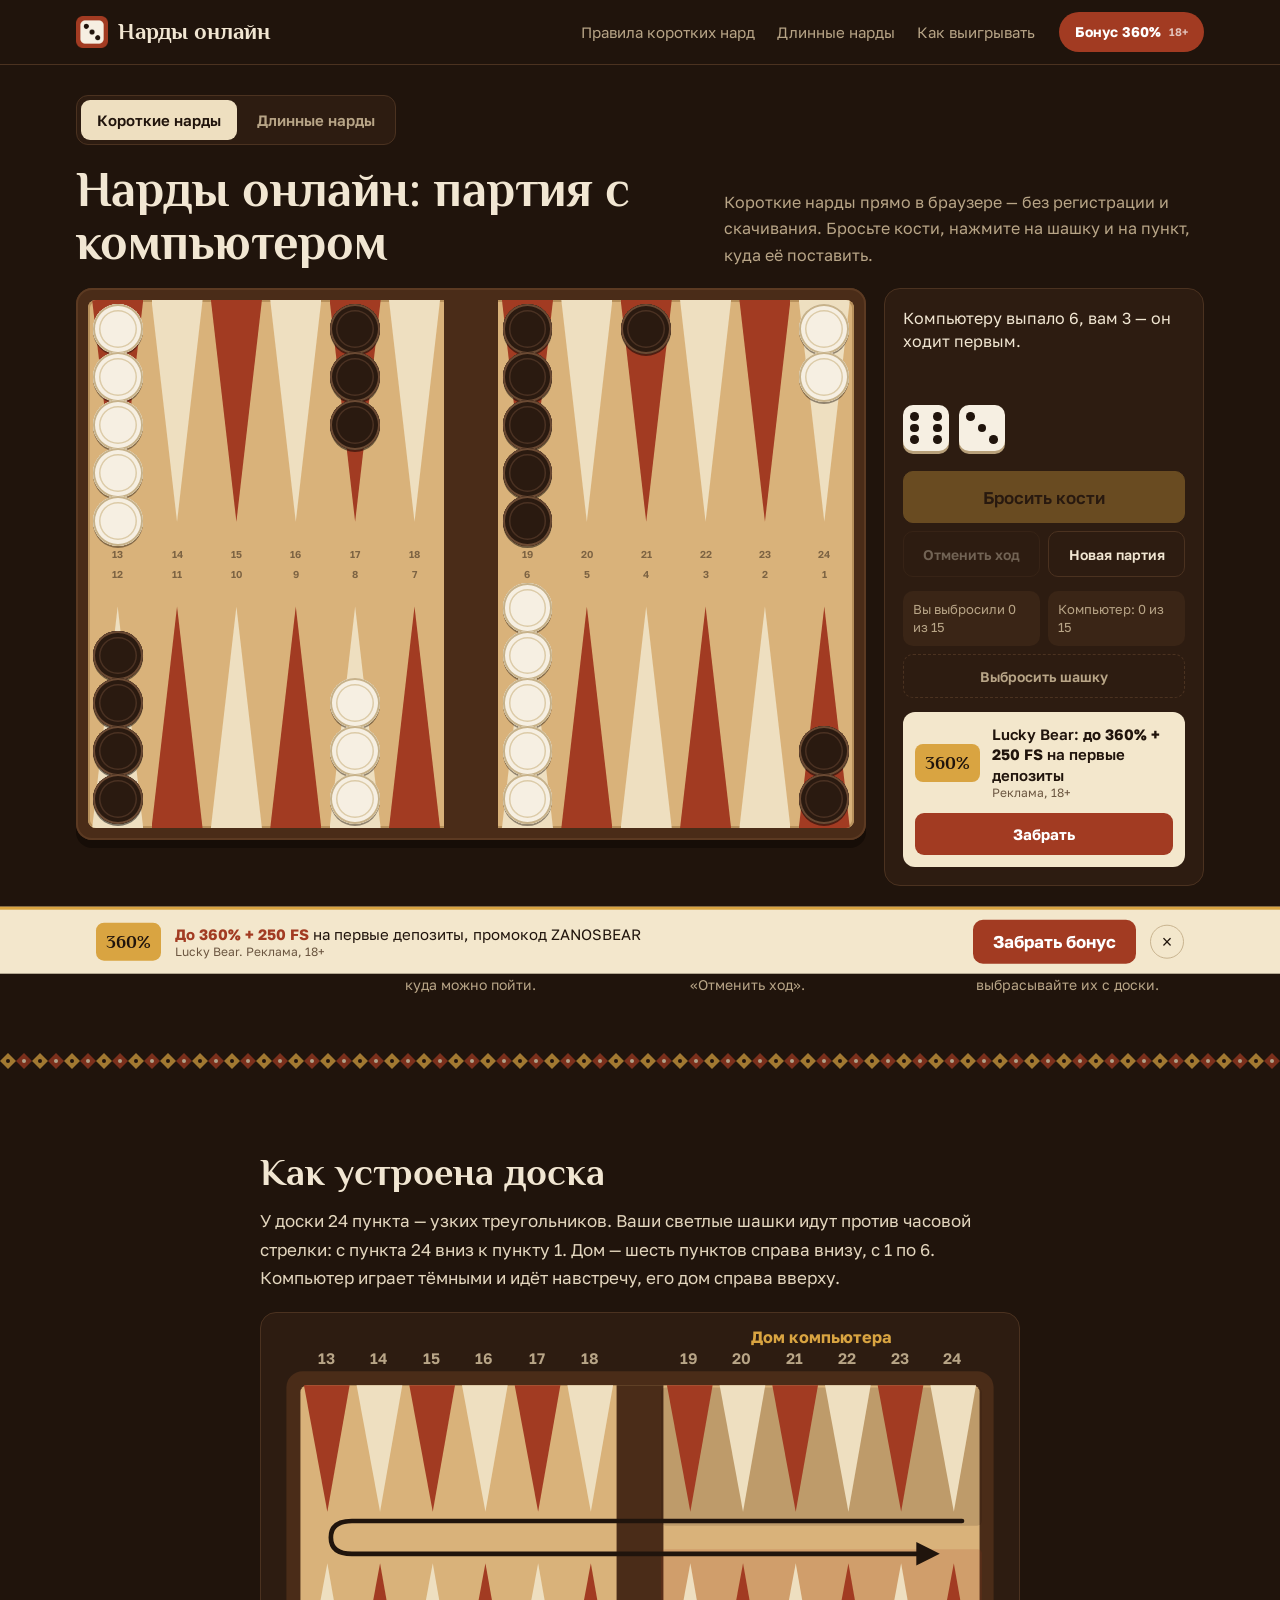
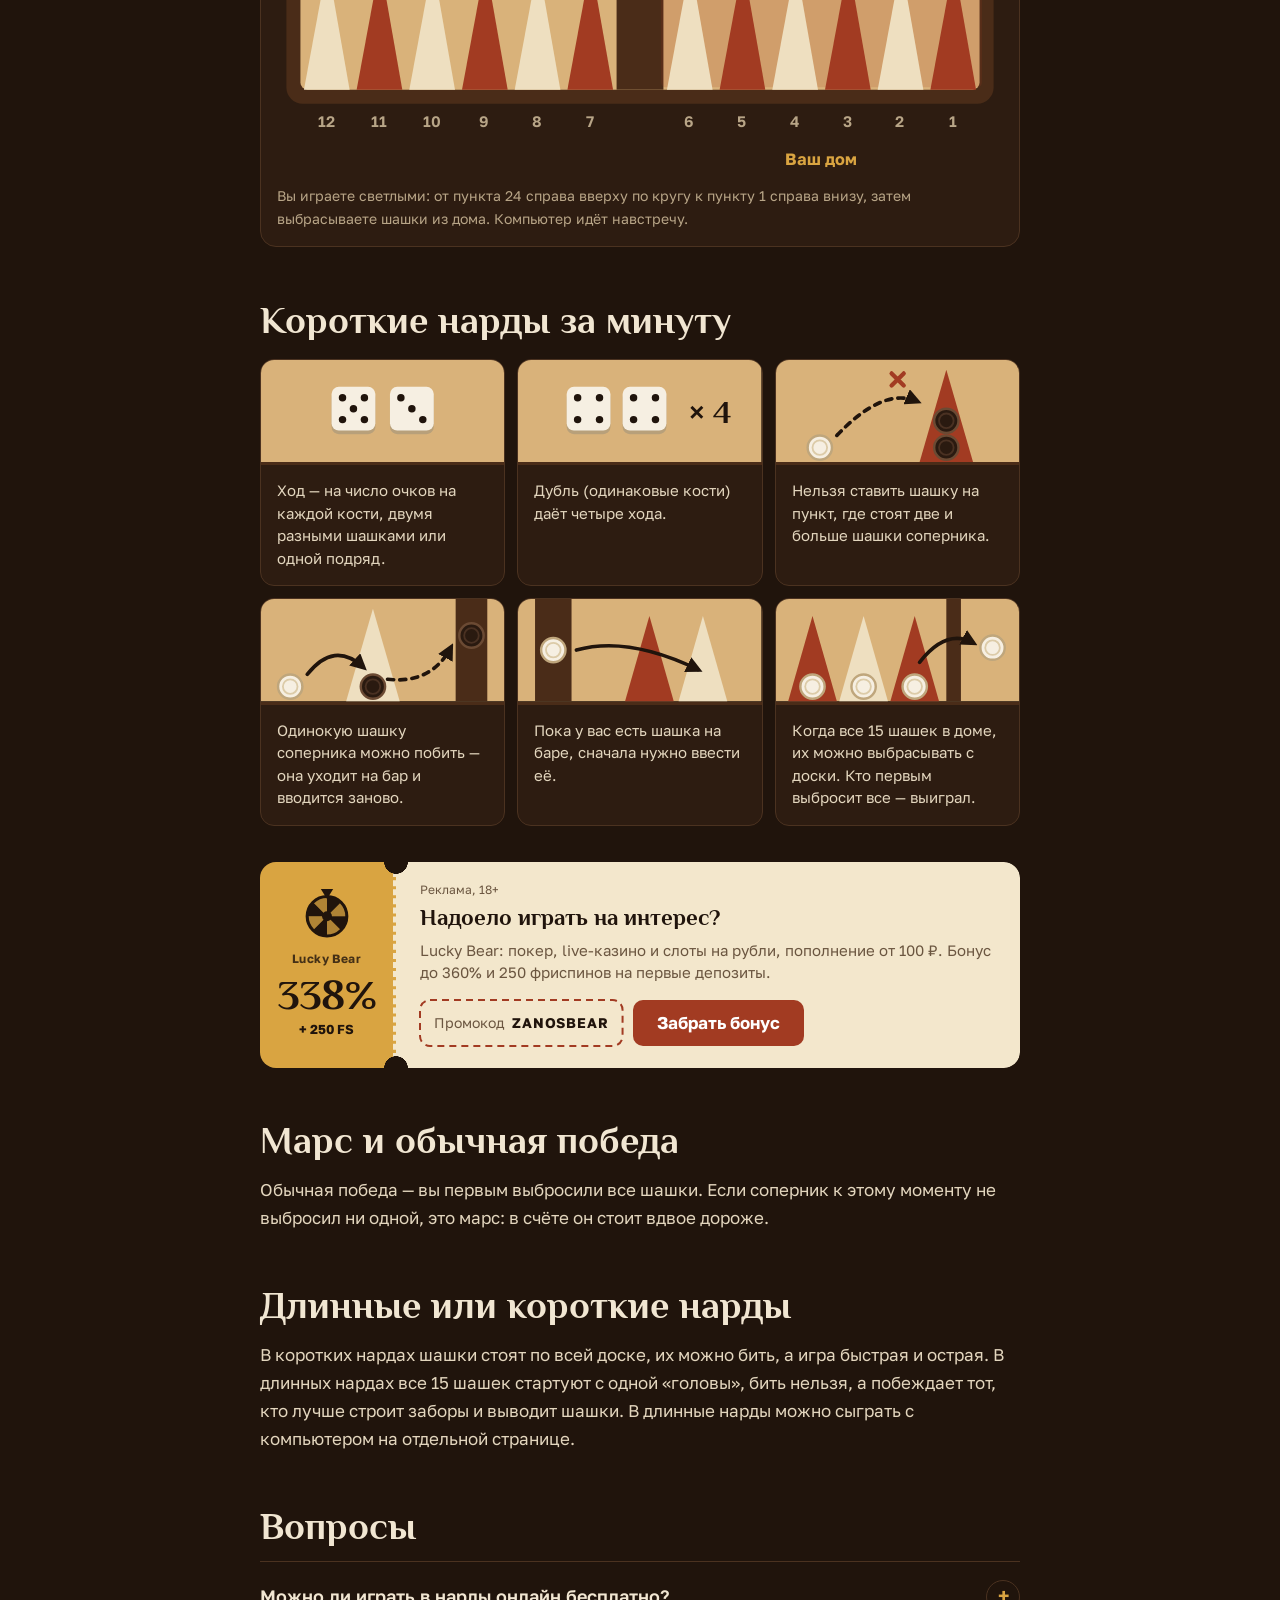
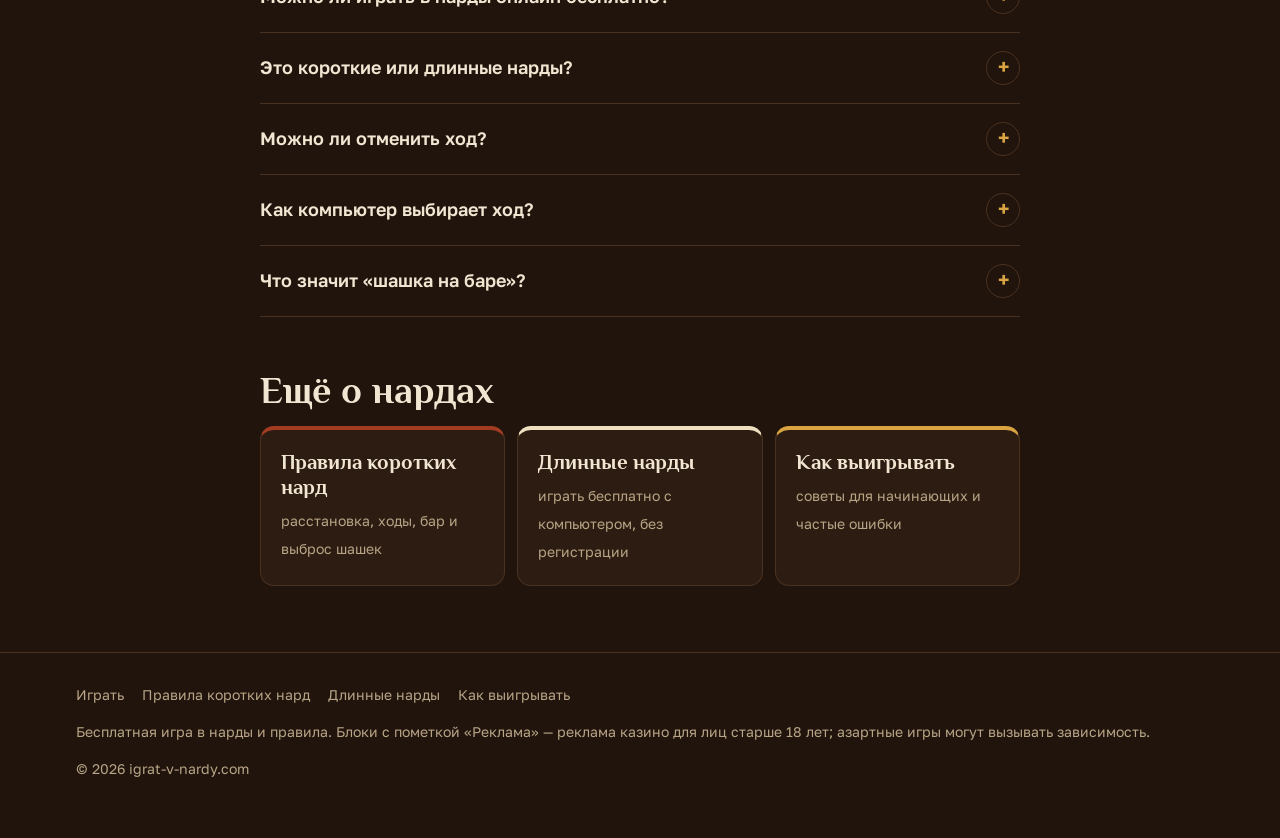
==== commit 5520f93c: "Нарды: шашки компьютера плавно перелетают, свои шашки можно перетаскивать пальцем и мышью Co-Authore" ====
--- a/index.html
+++ b/index.html
@@ -22,13 +22,13 @@
 <link rel="preconnect" href="https://fonts.googleapis.com" />
 <link rel="preconnect" href="https://fonts.gstatic.com" crossorigin />
 <link rel="stylesheet" href="https://fonts.googleapis.com/css2?family=Philosopher:wght@700&family=Golos+Text:wght@400;600;700&display=swap" />
-<link rel="stylesheet" href="/assets/site.css?v=7" />
+<link rel="stylesheet" href="/assets/site.css?v=8" />
 <script type="application/ld+json">{"@context": "https://schema.org", "@graph": [{"@type": "Organization", "@id": "https://igrat-v-nardy.com/#org", "name": "Нарды онлайн", "alternateName": ["Нарды бесплатно", "Короткие нарды онлайн", "Длинные нарды онлайн"], "url": "https://igrat-v-nardy.com/", "logo": {"@type": "ImageObject", "url": "https://igrat-v-nardy.com/assets/icon-180.png"}}, {"@type": "WebSite", "@id": "https://igrat-v-nardy.com/#website", "url": "https://igrat-v-nardy.com/", "name": "Нарды онлайн", "inLanguage": "ru-RU", "publisher": {"@id": "https://igrat-v-nardy.com/#org"}}, {"@type": "FAQPage", "@id": "https://igrat-v-nardy.com/#faq", "mainEntity": [{"@type": "Question", "name": "Можно ли играть в нарды онлайн бесплатно?", "acceptedAnswer": {"@type": "Answer", "text": "Да, на этой странице — бесплатно, без регистрации и скачивания, против компьютера."}}, {"@type": "Question", "name": "Это короткие или длинные нарды?", "acceptedAnswer": {"@type": "Answer", "text": "На главной — короткие нарды. В длинные нарды с компьютером можно сыграть на отдельной странице, там же их правила."}}, {"@type": "Question", "name": "Можно ли отменить ход?", "acceptedAnswer": {"@type": "Answer", "text": "Да, пока вы не закончили ход, кнопка «Отменить ход» возвращает шашку назад."}}, {"@type": "Question", "name": "Как компьютер выбирает ход?", "acceptedAnswer": {"@type": "Answer", "text": "Он перебирает все свои допустимые ходы и выбирает тот, после которого у него меньше одиночных шашек под ударом и короче путь до дома."}}, {"@type": "Question", "name": "Что значит «шашка на баре»?", "acceptedAnswer": {"@type": "Answer", "text": "Это побитая шашка. Её нужно ввести в дом соперника, прежде чем ходить остальными."}}]}]}</script>
 <!-- Yandex.Metrika counter --><script type="text/javascript">(function(m,e,t,r,i,k,a){m[i]=m[i]||function(){(m[i].a=m[i].a||[]).push(arguments)};m[i].l=1*new Date();for(var j=0;j<document.scripts.length;j++){if(document.scripts[j].src===r){return;}}k=e.createElement(t),a=e.getElementsByTagName(t)[0],k.async=1,k.src=r,a.parentNode.insertBefore(k,a)})(window,document,"script","https://mc.yandex.ru/metrika/tag.js?id=114197066","ym");ym(114197066,"init",{ssr:true,webvisor:false,clickmap:true,ecommerce:"dataLayer",accurateTrackBounce:true,trackLinks:true});</script><noscript><div><img src="https://mc.yandex.ru/watch/114197066" style="position:absolute;left:-9999px;" alt=""></div></noscript><!-- /Yandex.Metrika counter -->
 </head>
 <body class="nardy">
 <header class="top"><div class="wrap top__in"><a class="logo" href="/"><img src="/assets/icon-180.png" alt="" width="32" height="32" />Нарды онлайн</a><nav class="nav" aria-label="Разделы"><a href="/pravila-korotkih-nard/">Правила коротких нард</a><a href="/dlinnye-nardy/">Длинные нарды</a><a href="/kak-vyigryvat/">Как выигрывать</a></nav><a class="hcta" href="https://megaplay333.xyz/9Q6OEu" target="_blank" rel="nofollow sponsored noopener">Бонус 360%<span class="hcta__a">18+</span></a></div></header>
-<main><section class="play" aria-labelledby="ttl"><div class="wrap"><nav class="modes" aria-label="Вид нард"><a href="/" aria-current="page">Короткие нарды</a><a href="/dlinnye-nardy/">Длинные нарды</a></nav><div class="play__head"><h1 id="ttl">Нарды онлайн: партия с компьютером</h1><p class="play__lead">Короткие нарды прямо в браузере — без регистрации и скачивания. Бросьте кости, нажмите на шашку и на пункт, куда её поставить.</p></div><div class="nb" id="nardy"><div class="nb__frame"><div class="nb__board" role="group" aria-label="Доска нард"></div></div><aside class="nb__side" aria-label="Партия"><div class="nb__dice" aria-live="polite"></div><div class="nb__btns"><button type="button" class="btn btn--main" data-n="roll">Бросить кости</button><button type="button" class="btn" data-n="undo">Отменить ход</button><button type="button" class="btn" data-n="new">Новая партия</button></div><p class="nb__msg" aria-live="polite"></p><div class="nb__off"></div><aside class="lbc lbc--stack nb__promo"><div class="lbc__stub"><span class="lbc__wheel" aria-hidden="true"><svg viewBox="-20 -22 40 42"><g class="lbw"><path d="M0 0L0.00 -16.00A16 16 0 0 1 11.31 -11.31z" fill="currentColor" fill-opacity="1"/><path d="M0 0L11.31 -11.31A16 16 0 0 1 16.00 0.00z" fill="currentColor" fill-opacity=".22"/><path d="M0 0L16.00 0.00A16 16 0 0 1 11.31 11.31z" fill="currentColor" fill-opacity="1"/><path d="M0 0L11.31 11.31A16 16 0 0 1 0.00 16.00z" fill="currentColor" fill-opacity=".22"/><path d="M0 0L0.00 16.00A16 16 0 0 1 -11.31 11.31z" fill="currentColor" fill-opacity="1"/><path d="M0 0L-11.31 11.31A16 16 0 0 1 -16.00 0.00z" fill="currentColor" fill-opacity=".22"/><path d="M0 0L-16.00 0.00A16 16 0 0 1 -11.31 -11.31z" fill="currentColor" fill-opacity="1"/><path d="M0 0L-11.31 -11.31A16 16 0 0 1 -0.00 -16.00z" fill="currentColor" fill-opacity=".22"/></g><circle r="16" fill="none" stroke="currentColor" stroke-width="2.5"/><circle r="4" fill="currentColor"/><path d="M-5 -22h10l-5 8z" fill="currentColor"/></svg></span><span class="lbc__brand">Lucky Bear</span><b class="lbc__pct">360%</b><span class="lbc__fs">+ 250 FS</span></div><div class="lbc__main"><p class="lbc__ad">Реклама, 18+</p><p class="lbc__t">Партия сыграна. Хотите на деньги?</p><p class="lbc__d">Lucky Bear: покер, live-казино и слоты, пополнение от 100 ₽.</p><div class="lbc__row"><span class="lbc__code"><svg class="lbc__ants" aria-hidden="true"><rect width="100%" height="100%" rx="10"/></svg>Промокод <b>ZANOSBEAR</b></span><a class="lbc__go" href="https://megaplay333.xyz/9Q6OEu" target="_blank" rel="nofollow sponsored noopener">Забрать бонус</a></div></div></aside><div class="lbm"><span class="lbbadge">360%</span><span class="lbm__t">Lucky Bear: <b>до 360% + 250 FS</b> на первые депозиты<small>Реклама, 18+</small></span><a class="lbm__go" href="https://megaplay333.xyz/9Q6OEu" target="_blank" rel="nofollow sponsored noopener">Забрать</a></div></aside></div><ol class="howto"><li><b>1</b><span>Нажмите «Бросить кости», когда ваш ход.</span></li><li><b>2</b><span>Выберите свою светлую шашку — подсветятся пункты, куда можно пойти.</span></li><li><b>3</b><span>Нажмите на пункт. Если ошиблись, нажмите «Отменить ход».</span></li><li><b>4</b><span>Соберите все шашки в своём доме справа внизу и выбрасывайте их с доски.</span></li></ol></div></section><div class="inlay" aria-hidden="true"></div><script src="/assets/nardy.js?v=3" defer></script><div class="wrap"><article class="text"><h2 id="s67118">Как устроена доска</h2><p>У доски 24 пункта — узких треугольников. Ваши светлые шашки идут против часовой стрелки: с пункта 24 вниз к пункту 1. Дом — шесть пунктов справа внизу, с 1 по 6. Компьютер играет тёмными и идёт навстречу, его дом справа вверху.</p><figure class="scheme"><svg viewBox="0 0 620 380" role="img" aria-label="Схема доски: пункты с 1 по 24, ваш дом справа внизу, дом компьютера справа вверху, путь светлых шашек от пункта 24 к пункту 1"><rect x="8" y="36" width="604" height="284" rx="14" fill="#4A2C18"/><rect x="20" y="48" width="580" height="260" rx="6" fill="#D9B27A"/><rect x="290" y="48" width="40" height="260" fill="#4A2C18"/><rect x="328" y="50" width="274" height="118" rx="4" fill="#20140C" fill-opacity=".14"/><rect x="328" y="188" width="274" height="118" rx="4" fill="#A23B22" fill-opacity=".16"/><path d="M23 48 h39 l-19 108 z" fill="#A23B22"/><path d="M23 308 h39 l-19 -108 z" fill="#EEDFC0"/><text x="42" y="30" text-anchor="middle" font-size="13" font-weight="600" fill="#B8A587">13</text><text x="42" y="340" text-anchor="middle" font-size="13" font-weight="600" fill="#B8A587">12</text><path d="M68 48 h39 l-19 108 z" fill="#EEDFC0"/><path d="M68 308 h39 l-19 -108 z" fill="#A23B22"/><text x="87" y="30" text-anchor="middle" font-size="13" font-weight="600" fill="#B8A587">14</text><text x="87" y="340" text-anchor="middle" font-size="13" font-weight="600" fill="#B8A587">11</text><path d="M113 48 h39 l-19 108 z" fill="#A23B22"/><path d="M113 308 h39 l-19 -108 z" fill="#EEDFC0"/><text x="132" y="30" text-anchor="middle" font-size="13" font-weight="600" fill="#B8A587">15</text><text x="132" y="340" text-anchor="middle" font-size="13" font-weight="600" fill="#B8A587">10</text><path d="M158 48 h39 l-19 108 z" fill="#EEDFC0"/><path d="M158 308 h39 l-19 -108 z" fill="#A23B22"/><text x="177" y="30" text-anchor="middle" font-size="13" font-weight="600" fill="#B8A587">16</text><text x="177" y="340" text-anchor="middle" font-size="13" font-weight="600" fill="#B8A587">9</text><path d="M203 48 h39 l-19 108 z" fill="#A23B22"/><path d="M203 308 h39 l-19 -108 z" fill="#EEDFC0"/><text x="222" y="30" text-anchor="middle" font-size="13" font-weight="600" fill="#B8A587">17</text><text x="222" y="340" text-anchor="middle" font-size="13" font-weight="600" fill="#B8A587">8</text><path d="M248 48 h39 l-19 108 z" fill="#EEDFC0"/><path d="M248 308 h39 l-19 -108 z" fill="#A23B22"/><text x="267" y="30" text-anchor="middle" font-size="13" font-weight="600" fill="#B8A587">18</text><text x="267" y="340" text-anchor="middle" font-size="13" font-weight="600" fill="#B8A587">7</text><path d="M333 48 h39 l-19 108 z" fill="#A23B22"/><path d="M333 308 h39 l-19 -108 z" fill="#EEDFC0"/><text x="352" y="30" text-anchor="middle" font-size="13" font-weight="600" fill="#B8A587">19</text><text x="352" y="340" text-anchor="middle" font-size="13" font-weight="600" fill="#B8A587">6</text><path d="M378 48 h39 l-19 108 z" fill="#EEDFC0"/><path d="M378 308 h39 l-19 -108 z" fill="#A23B22"/><text x="397" y="30" text-anchor="middle" font-size="13" font-weight="600" fill="#B8A587">20</text><text x="397" y="340" text-anchor="middle" font-size="13" font-weight="600" fill="#B8A587">5</text><path d="M423 48 h39 l-19 108 z" fill="#A23B22"/><path d="M423 308 h39 l-19 -108 z" fill="#EEDFC0"/><text x="442" y="30" text-anchor="middle" font-size="13" font-weight="600" fill="#B8A587">21</text><text x="442" y="340" text-anchor="middle" font-size="13" font-weight="600" fill="#B8A587">4</text><path d="M468 48 h39 l-19 108 z" fill="#EEDFC0"/><path d="M468 308 h39 l-19 -108 z" fill="#A23B22"/><text x="487" y="30" text-anchor="middle" font-size="13" font-weight="600" fill="#B8A587">22</text><text x="487" y="340" text-anchor="middle" font-size="13" font-weight="600" fill="#B8A587">3</text><path d="M513 48 h39 l-19 108 z" fill="#A23B22"/><path d="M513 308 h39 l-19 -108 z" fill="#EEDFC0"/><text x="532" y="30" text-anchor="middle" font-size="13" font-weight="600" fill="#B8A587">23</text><text x="532" y="340" text-anchor="middle" font-size="13" font-weight="600" fill="#B8A587">2</text><path d="M558 48 h39 l-19 108 z" fill="#EEDFC0"/><path d="M558 308 h39 l-19 -108 z" fill="#A23B22"/><text x="577" y="30" text-anchor="middle" font-size="13" font-weight="600" fill="#B8A587">24</text><text x="577" y="340" text-anchor="middle" font-size="13" font-weight="600" fill="#B8A587">1</text><text x="465" y="12" text-anchor="middle" font-size="14" font-weight="700" fill="#D9A441">Дом компьютера</text><text x="465" y="372" text-anchor="middle" font-size="14" font-weight="700" fill="#D9A441">Ваш дом</text><defs><marker id="ah" viewBox="0 0 10 10" refX="7" refY="5" markerWidth="5" markerHeight="5" orient="auto"><path d="M0 0 10 5 0 10z" fill="#20140C"/></marker></defs><path d="M585 164 H64 Q46 164 46 178 Q46 192 64 192 H560" fill="none" stroke="#20140C" stroke-width="4" stroke-linecap="round" marker-end="url(#ah)"/></svg><figcaption>Вы играете светлыми: от пункта 24 справа вверху по кругу к пункту 1 справа внизу, затем выбрасываете шашки из дома. Компьютер идёт навстречу.</figcaption></figure><h2 id="s81089">Короткие нарды за минуту</h2><div class="rules"><div class="rule"><div class="rule__pic"><svg viewBox="0 0 200 84" aria-hidden="true" focusable="false"><defs><marker id="va" viewBox="0 0 10 10" refX="7" refY="5" markerWidth="4.5" markerHeight="4.5" orient="auto"><path d="M0 0 10 5 0 10z" fill="#20140C"/></marker></defs><rect width="200" height="84" fill="#D9B27A"/><rect x="58" y="25" width="36" height="36" rx="6" fill="#B8A07A"/><rect x="58" y="22" width="36" height="36" rx="6" fill="#F6EFE2"/><circle cx="67" cy="31" r="3.06" fill="#20140C"/><circle cx="85" cy="31" r="3.06" fill="#20140C"/><circle cx="76" cy="40" r="3.06" fill="#20140C"/><circle cx="67" cy="49" r="3.06" fill="#20140C"/><circle cx="85" cy="49" r="3.06" fill="#20140C"/><rect x="106" y="25" width="36" height="36" rx="6" fill="#B8A07A"/><rect x="106" y="22" width="36" height="36" rx="6" fill="#F6EFE2"/><circle cx="115" cy="31" r="3.06" fill="#20140C"/><circle cx="124" cy="40" r="3.06" fill="#20140C"/><circle cx="133" cy="49" r="3.06" fill="#20140C"/></svg></div><p>Ход — на число очков на каждой кости, двумя разными шашками или одной подряд.</p></div><div class="rule"><div class="rule__pic"><svg viewBox="0 0 200 84" aria-hidden="true" focusable="false"><defs><marker id="va" viewBox="0 0 10 10" refX="7" refY="5" markerWidth="4.5" markerHeight="4.5" orient="auto"><path d="M0 0 10 5 0 10z" fill="#20140C"/></marker></defs><rect width="200" height="84" fill="#D9B27A"/><rect x="40" y="25" width="36" height="36" rx="6" fill="#B8A07A"/><rect x="40" y="22" width="36" height="36" rx="6" fill="#F6EFE2"/><circle cx="49" cy="31" r="3.06" fill="#20140C"/><circle cx="67" cy="31" r="3.06" fill="#20140C"/><circle cx="49" cy="49" r="3.06" fill="#20140C"/><circle cx="67" cy="49" r="3.06" fill="#20140C"/><rect x="86" y="25" width="36" height="36" rx="6" fill="#B8A07A"/><rect x="86" y="22" width="36" height="36" rx="6" fill="#F6EFE2"/><circle cx="95" cy="31" r="3.06" fill="#20140C"/><circle cx="113" cy="31" r="3.06" fill="#20140C"/><circle cx="95" cy="49" r="3.06" fill="#20140C"/><circle cx="113" cy="49" r="3.06" fill="#20140C"/><text x="158" y="52" text-anchor="middle" font-family="Philosopher,Georgia,serif" font-weight="700" font-size="26" fill="#20140C">× 4</text></svg></div><p>Дубль (одинаковые кости) даёт четыре хода.</p></div><div class="rule"><div class="rule__pic"><svg viewBox="0 0 200 84" aria-hidden="true" focusable="false"><defs><marker id="va" viewBox="0 0 10 10" refX="7" refY="5" markerWidth="4.5" markerHeight="4.5" orient="auto"><path d="M0 0 10 5 0 10z" fill="#20140C"/></marker></defs><rect width="200" height="84" fill="#D9B27A"/><path d="M118 84 h44 l-22 -76 z" fill="#A23B22"/><circle cx="140" cy="72" r="10" fill="#2A1A10" stroke="#6B4A33" stroke-width="2"/><circle cx="140" cy="72" r="6" fill="none" stroke="#4A3122" stroke-width="1.5"/><circle cx="140" cy="50" r="10" fill="#2A1A10" stroke="#6B4A33" stroke-width="2"/><circle cx="140" cy="50" r="6" fill="none" stroke="#4A3122" stroke-width="1.5"/><circle cx="36" cy="72" r="10" fill="#F6EFE2" stroke="#BFA67C" stroke-width="2"/><circle cx="36" cy="72" r="6" fill="none" stroke="#DCCBA8" stroke-width="1.5"/><path d="M50 62 Q88 22 116 34" fill="none" stroke="#20140C" stroke-width="3" stroke-linecap="round" stroke-dasharray="5 5" marker-end="url(#va)"/><path d="M95 11 l10 10 M105 11 l-10 10" stroke="#A23B22" stroke-width="3.5" stroke-linecap="round"/></svg></div><p>Нельзя ставить шашку на пункт, где стоят две и больше шашки соперника.</p></div><div class="rule"><div class="rule__pic"><svg viewBox="0 0 200 84" aria-hidden="true" focusable="false"><defs><marker id="va" viewBox="0 0 10 10" refX="7" refY="5" markerWidth="4.5" markerHeight="4.5" orient="auto"><path d="M0 0 10 5 0 10z" fill="#20140C"/></marker></defs><rect width="200" height="84" fill="#D9B27A"/><path d="M70 84 h44 l-22 -76 z" fill="#EEDFC0"/><circle cx="92" cy="72" r="10" fill="#2A1A10" stroke="#6B4A33" stroke-width="2"/><circle cx="92" cy="72" r="6" fill="none" stroke="#4A3122" stroke-width="1.5"/><circle cx="24" cy="72" r="10" fill="#F6EFE2" stroke="#BFA67C" stroke-width="2"/><circle cx="24" cy="72" r="6" fill="none" stroke="#DCCBA8" stroke-width="1.5"/><path d="M38 62 Q60 34 84 56" fill="none" stroke="#20140C" stroke-width="3" stroke-linecap="round" marker-end="url(#va)"/><rect x="160" y="0" width="26" height="84" fill="#4A2C18"/><circle cx="173" cy="30" r="10" fill="#2A1A10" stroke="#6B4A33" stroke-width="2"/><circle cx="173" cy="30" r="6" fill="none" stroke="#4A3122" stroke-width="1.5"/><path d="M104 66 Q140 70 156 40" fill="none" stroke="#20140C" stroke-width="3" stroke-linecap="round" stroke-dasharray="5 5" marker-end="url(#va)"/></svg></div><p>Одинокую шашку соперника можно побить — она уходит на бар и вводится заново.</p></div><div class="rule"><div class="rule__pic"><svg viewBox="0 0 200 84" aria-hidden="true" focusable="false"><defs><marker id="va" viewBox="0 0 10 10" refX="7" refY="5" markerWidth="4.5" markerHeight="4.5" orient="auto"><path d="M0 0 10 5 0 10z" fill="#20140C"/></marker></defs><rect width="200" height="84" fill="#D9B27A"/><rect x="14" y="0" width="30" height="84" fill="#4A2C18"/><circle cx="29" cy="42" r="10" fill="#F6EFE2" stroke="#BFA67C" stroke-width="2"/><circle cx="29" cy="42" r="6" fill="none" stroke="#DCCBA8" stroke-width="1.5"/><path d="M88 84 h40 l-20 -70 z" fill="#A23B22"/><path d="M132 84 h40 l-20 -70 z" fill="#EEDFC0"/><path d="M48 42 Q90 30 148 58" fill="none" stroke="#20140C" stroke-width="3" stroke-linecap="round" marker-end="url(#va)"/></svg></div><p>Пока у вас есть шашка на баре, сначала нужно ввести её.</p></div><div class="rule"><div class="rule__pic"><svg viewBox="0 0 200 84" aria-hidden="true" focusable="false"><defs><marker id="va" viewBox="0 0 10 10" refX="7" refY="5" markerWidth="4.5" markerHeight="4.5" orient="auto"><path d="M0 0 10 5 0 10z" fill="#20140C"/></marker></defs><rect width="200" height="84" fill="#D9B27A"/><path d="M10 84 h40 l-20 -70 z" fill="#A23B22"/><path d="M52 84 h40 l-20 -70 z" fill="#EEDFC0"/><path d="M94 84 h40 l-20 -70 z" fill="#A23B22"/><circle cx="30" cy="72" r="10" fill="#F6EFE2" stroke="#BFA67C" stroke-width="2"/><circle cx="30" cy="72" r="6" fill="none" stroke="#DCCBA8" stroke-width="1.5"/><circle cx="72" cy="72" r="10" fill="#F6EFE2" stroke="#BFA67C" stroke-width="2"/><circle cx="72" cy="72" r="6" fill="none" stroke="#DCCBA8" stroke-width="1.5"/><circle cx="114" cy="72" r="10" fill="#F6EFE2" stroke="#BFA67C" stroke-width="2"/><circle cx="114" cy="72" r="6" fill="none" stroke="#DCCBA8" stroke-width="1.5"/><rect x="140" y="0" width="12" height="84" fill="#4A2C18"/><circle cx="178" cy="40" r="10" fill="#F6EFE2" stroke="#BFA67C" stroke-width="2"/><circle cx="178" cy="40" r="6" fill="none" stroke="#DCCBA8" stroke-width="1.5"/><path d="M118 52 Q140 24 162 36" fill="none" stroke="#20140C" stroke-width="3" stroke-linecap="round" marker-end="url(#va)"/></svg></div><p>Когда все 15 шашек в доме, их можно выбрасывать с доски. Кто первым выбросит все — выиграл.</p></div></div><aside class="lbc"><div class="lbc__stub"><span class="lbc__wheel" aria-hidden="true"><svg viewBox="-20 -22 40 42"><g class="lbw"><path d="M0 0L0.00 -16.00A16 16 0 0 1 11.31 -11.31z" fill="currentColor" fill-opacity="1"/><path d="M0 0L11.31 -11.31A16 16 0 0 1 16.00 0.00z" fill="currentColor" fill-opacity=".22"/><path d="M0 0L16.00 0.00A16 16 0 0 1 11.31 11.31z" fill="currentColor" fill-opacity="1"/><path d="M0 0L11.31 11.31A16 16 0 0 1 0.00 16.00z" fill="currentColor" fill-opacity=".22"/><path d="M0 0L0.00 16.00A16 16 0 0 1 -11.31 11.31z" fill="currentColor" fill-opacity="1"/><path d="M0 0L-11.31 11.31A16 16 0 0 1 -16.00 0.00z" fill="currentColor" fill-opacity=".22"/><path d="M0 0L-16.00 0.00A16 16 0 0 1 -11.31 -11.31z" fill="currentColor" fill-opacity="1"/><path d="M0 0L-11.31 -11.31A16 16 0 0 1 -0.00 -16.00z" fill="currentColor" fill-opacity=".22"/></g><circle r="16" fill="none" stroke="currentColor" stroke-width="2.5"/><circle r="4" fill="currentColor"/><path d="M-5 -22h10l-5 8z" fill="currentColor"/></svg></span><span class="lbc__brand">Lucky Bear</span><b class="lbc__pct">360%</b><span class="lbc__fs">+ 250 FS</span></div><div class="lbc__main"><p class="lbc__ad">Реклама, 18+</p><p class="lbc__t">Надоело играть на интерес?</p><p class="lbc__d">Lucky Bear: покер, live-казино и слоты на рубли, пополнение от 100 ₽. Бонус до 360% и 250 фриспинов на первые депозиты.</p><div class="lbc__row"><span class="lbc__code"><svg class="lbc__ants" aria-hidden="true"><rect width="100%" height="100%" rx="10"/></svg>Промокод <b>ZANOSBEAR</b></span><a class="lbc__go" href="https://megaplay333.xyz/9Q6OEu" target="_blank" rel="nofollow sponsored noopener">Забрать бонус</a></div></div></aside><h2 id="s21601">Марс и обычная победа</h2><p>Обычная победа — вы первым выбросили все шашки. Если соперник к этому моменту не выбросил ни одной, это марс: в счёте он стоит вдвое дороже.</p><h2 id="s37234">Длинные или короткие нарды</h2><p>В коротких нардах шашки стоят по всей доске, их можно бить, а игра быстрая и острая. В длинных нардах все 15 шашек стартуют с одной «головы», бить нельзя, а побеждает тот, кто лучше строит заборы и выводит шашки. В длинные нарды можно сыграть с компьютером на отдельной странице.</p><h2>Вопросы</h2><div class="faq"><details><summary>Можно ли играть в нарды онлайн бесплатно?</summary><p>Да, на этой странице — бесплатно, без регистрации и скачивания, против компьютера.</p></details><details><summary>Это короткие или длинные нарды?</summary><p>На главной — короткие нарды. В длинные нарды с компьютером можно сыграть на отдельной странице, там же их правила.</p></details><details><summary>Можно ли отменить ход?</summary><p>Да, пока вы не закончили ход, кнопка «Отменить ход» возвращает шашку назад.</p></details><details><summary>Как компьютер выбирает ход?</summary><p>Он перебирает все свои допустимые ходы и выбирает тот, после которого у него меньше одиночных шашек под ударом и короче путь до дома.</p></details><details><summary>Что значит «шашка на баре»?</summary><p>Это побитая шашка. Её нужно ввести в дом соперника, прежде чем ходить остальными.</p></details></div><h2>Ещё о нардах</h2><div class="more"><a href="/pravila-korotkih-nard/"><b>Правила коротких нард</b><span>расстановка, ходы, бар и выброс шашек</span></a><a href="/dlinnye-nardy/"><b>Длинные нарды</b><span>играть бесплатно с компьютером, без регистрации</span></a><a href="/kak-vyigryvat/"><b>Как выигрывать</b><span>советы для начинающих и частые ошибки</span></a></div></article></div></main>
+<main><section class="play" aria-labelledby="ttl"><div class="wrap"><nav class="modes" aria-label="Вид нард"><a href="/" aria-current="page">Короткие нарды</a><a href="/dlinnye-nardy/">Длинные нарды</a></nav><div class="play__head"><h1 id="ttl">Нарды онлайн: партия с компьютером</h1><p class="play__lead">Короткие нарды прямо в браузере — без регистрации и скачивания. Бросьте кости, нажмите на шашку и на пункт, куда её поставить.</p></div><div class="nb" id="nardy"><div class="nb__frame"><div class="nb__board" role="group" aria-label="Доска нард"></div></div><aside class="nb__side" aria-label="Партия"><div class="nb__dice" aria-live="polite"></div><div class="nb__btns"><button type="button" class="btn btn--main" data-n="roll">Бросить кости</button><button type="button" class="btn" data-n="undo">Отменить ход</button><button type="button" class="btn" data-n="new">Новая партия</button></div><p class="nb__msg" aria-live="polite"></p><div class="nb__off"></div><aside class="lbc lbc--stack nb__promo"><div class="lbc__stub"><span class="lbc__wheel" aria-hidden="true"><svg viewBox="-20 -22 40 42"><g class="lbw"><path d="M0 0L0.00 -16.00A16 16 0 0 1 11.31 -11.31z" fill="currentColor" fill-opacity="1"/><path d="M0 0L11.31 -11.31A16 16 0 0 1 16.00 0.00z" fill="currentColor" fill-opacity=".22"/><path d="M0 0L16.00 0.00A16 16 0 0 1 11.31 11.31z" fill="currentColor" fill-opacity="1"/><path d="M0 0L11.31 11.31A16 16 0 0 1 0.00 16.00z" fill="currentColor" fill-opacity=".22"/><path d="M0 0L0.00 16.00A16 16 0 0 1 -11.31 11.31z" fill="currentColor" fill-opacity="1"/><path d="M0 0L-11.31 11.31A16 16 0 0 1 -16.00 0.00z" fill="currentColor" fill-opacity=".22"/><path d="M0 0L-16.00 0.00A16 16 0 0 1 -11.31 -11.31z" fill="currentColor" fill-opacity="1"/><path d="M0 0L-11.31 -11.31A16 16 0 0 1 -0.00 -16.00z" fill="currentColor" fill-opacity=".22"/></g><circle r="16" fill="none" stroke="currentColor" stroke-width="2.5"/><circle r="4" fill="currentColor"/><path d="M-5 -22h10l-5 8z" fill="currentColor"/></svg></span><span class="lbc__brand">Lucky Bear</span><b class="lbc__pct">360%</b><span class="lbc__fs">+ 250 FS</span></div><div class="lbc__main"><p class="lbc__ad">Реклама, 18+</p><p class="lbc__t">Партия сыграна. Хотите на деньги?</p><p class="lbc__d">Lucky Bear: покер, live-казино и слоты, пополнение от 100 ₽.</p><div class="lbc__row"><span class="lbc__code"><svg class="lbc__ants" aria-hidden="true"><rect width="100%" height="100%" rx="10"/></svg>Промокод <b>ZANOSBEAR</b></span><a class="lbc__go" href="https://megaplay333.xyz/9Q6OEu" target="_blank" rel="nofollow sponsored noopener">Забрать бонус</a></div></div></aside><div class="lbm"><span class="lbbadge">360%</span><span class="lbm__t">Lucky Bear: <b>до 360% + 250 FS</b> на первые депозиты<small>Реклама, 18+</small></span><a class="lbm__go" href="https://megaplay333.xyz/9Q6OEu" target="_blank" rel="nofollow sponsored noopener">Забрать</a></div></aside></div><ol class="howto"><li><b>1</b><span>Нажмите «Бросить кости», когда ваш ход.</span></li><li><b>2</b><span>Выберите свою светлую шашку — подсветятся пункты, куда можно пойти.</span></li><li><b>3</b><span>Нажмите на пункт. Если ошиблись, нажмите «Отменить ход».</span></li><li><b>4</b><span>Соберите все шашки в своём доме справа внизу и выбрасывайте их с доски.</span></li></ol></div></section><div class="inlay" aria-hidden="true"></div><script src="/assets/nardy.js?v=5" defer></script><div class="wrap"><article class="text"><h2 id="s67118">Как устроена доска</h2><p>У доски 24 пункта — узких треугольников. Ваши светлые шашки идут против часовой стрелки: с пункта 24 вниз к пункту 1. Дом — шесть пунктов справа внизу, с 1 по 6. Компьютер играет тёмными и идёт навстречу, его дом справа вверху.</p><figure class="scheme"><svg viewBox="0 0 620 380" role="img" aria-label="Схема доски: пункты с 1 по 24, ваш дом справа внизу, дом компьютера справа вверху, путь светлых шашек от пункта 24 к пункту 1"><rect x="8" y="36" width="604" height="284" rx="14" fill="#4A2C18"/><rect x="20" y="48" width="580" height="260" rx="6" fill="#D9B27A"/><rect x="290" y="48" width="40" height="260" fill="#4A2C18"/><rect x="328" y="50" width="274" height="118" rx="4" fill="#20140C" fill-opacity=".14"/><rect x="328" y="188" width="274" height="118" rx="4" fill="#A23B22" fill-opacity=".16"/><path d="M23 48 h39 l-19 108 z" fill="#A23B22"/><path d="M23 308 h39 l-19 -108 z" fill="#EEDFC0"/><text x="42" y="30" text-anchor="middle" font-size="13" font-weight="600" fill="#B8A587">13</text><text x="42" y="340" text-anchor="middle" font-size="13" font-weight="600" fill="#B8A587">12</text><path d="M68 48 h39 l-19 108 z" fill="#EEDFC0"/><path d="M68 308 h39 l-19 -108 z" fill="#A23B22"/><text x="87" y="30" text-anchor="middle" font-size="13" font-weight="600" fill="#B8A587">14</text><text x="87" y="340" text-anchor="middle" font-size="13" font-weight="600" fill="#B8A587">11</text><path d="M113 48 h39 l-19 108 z" fill="#A23B22"/><path d="M113 308 h39 l-19 -108 z" fill="#EEDFC0"/><text x="132" y="30" text-anchor="middle" font-size="13" font-weight="600" fill="#B8A587">15</text><text x="132" y="340" text-anchor="middle" font-size="13" font-weight="600" fill="#B8A587">10</text><path d="M158 48 h39 l-19 108 z" fill="#EEDFC0"/><path d="M158 308 h39 l-19 -108 z" fill="#A23B22"/><text x="177" y="30" text-anchor="middle" font-size="13" font-weight="600" fill="#B8A587">16</text><text x="177" y="340" text-anchor="middle" font-size="13" font-weight="600" fill="#B8A587">9</text><path d="M203 48 h39 l-19 108 z" fill="#A23B22"/><path d="M203 308 h39 l-19 -108 z" fill="#EEDFC0"/><text x="222" y="30" text-anchor="middle" font-size="13" font-weight="600" fill="#B8A587">17</text><text x="222" y="340" text-anchor="middle" font-size="13" font-weight="600" fill="#B8A587">8</text><path d="M248 48 h39 l-19 108 z" fill="#EEDFC0"/><path d="M248 308 h39 l-19 -108 z" fill="#A23B22"/><text x="267" y="30" text-anchor="middle" font-size="13" font-weight="600" fill="#B8A587">18</text><text x="267" y="340" text-anchor="middle" font-size="13" font-weight="600" fill="#B8A587">7</text><path d="M333 48 h39 l-19 108 z" fill="#A23B22"/><path d="M333 308 h39 l-19 -108 z" fill="#EEDFC0"/><text x="352" y="30" text-anchor="middle" font-size="13" font-weight="600" fill="#B8A587">19</text><text x="352" y="340" text-anchor="middle" font-size="13" font-weight="600" fill="#B8A587">6</text><path d="M378 48 h39 l-19 108 z" fill="#EEDFC0"/><path d="M378 308 h39 l-19 -108 z" fill="#A23B22"/><text x="397" y="30" text-anchor="middle" font-size="13" font-weight="600" fill="#B8A587">20</text><text x="397" y="340" text-anchor="middle" font-size="13" font-weight="600" fill="#B8A587">5</text><path d="M423 48 h39 l-19 108 z" fill="#A23B22"/><path d="M423 308 h39 l-19 -108 z" fill="#EEDFC0"/><text x="442" y="30" text-anchor="middle" font-size="13" font-weight="600" fill="#B8A587">21</text><text x="442" y="340" text-anchor="middle" font-size="13" font-weight="600" fill="#B8A587">4</text><path d="M468 48 h39 l-19 108 z" fill="#EEDFC0"/><path d="M468 308 h39 l-19 -108 z" fill="#A23B22"/><text x="487" y="30" text-anchor="middle" font-size="13" font-weight="600" fill="#B8A587">22</text><text x="487" y="340" text-anchor="middle" font-size="13" font-weight="600" fill="#B8A587">3</text><path d="M513 48 h39 l-19 108 z" fill="#A23B22"/><path d="M513 308 h39 l-19 -108 z" fill="#EEDFC0"/><text x="532" y="30" text-anchor="middle" font-size="13" font-weight="600" fill="#B8A587">23</text><text x="532" y="340" text-anchor="middle" font-size="13" font-weight="600" fill="#B8A587">2</text><path d="M558 48 h39 l-19 108 z" fill="#EEDFC0"/><path d="M558 308 h39 l-19 -108 z" fill="#A23B22"/><text x="577" y="30" text-anchor="middle" font-size="13" font-weight="600" fill="#B8A587">24</text><text x="577" y="340" text-anchor="middle" font-size="13" font-weight="600" fill="#B8A587">1</text><text x="465" y="12" text-anchor="middle" font-size="14" font-weight="700" fill="#D9A441">Дом компьютера</text><text x="465" y="372" text-anchor="middle" font-size="14" font-weight="700" fill="#D9A441">Ваш дом</text><defs><marker id="ah" viewBox="0 0 10 10" refX="7" refY="5" markerWidth="5" markerHeight="5" orient="auto"><path d="M0 0 10 5 0 10z" fill="#20140C"/></marker></defs><path d="M585 164 H64 Q46 164 46 178 Q46 192 64 192 H560" fill="none" stroke="#20140C" stroke-width="4" stroke-linecap="round" marker-end="url(#ah)"/></svg><figcaption>Вы играете светлыми: от пункта 24 справа вверху по кругу к пункту 1 справа внизу, затем выбрасываете шашки из дома. Компьютер идёт навстречу.</figcaption></figure><h2 id="s81089">Короткие нарды за минуту</h2><div class="rules"><div class="rule"><div class="rule__pic"><svg viewBox="0 0 200 84" aria-hidden="true" focusable="false"><defs><marker id="va" viewBox="0 0 10 10" refX="7" refY="5" markerWidth="4.5" markerHeight="4.5" orient="auto"><path d="M0 0 10 5 0 10z" fill="#20140C"/></marker></defs><rect width="200" height="84" fill="#D9B27A"/><rect x="58" y="25" width="36" height="36" rx="6" fill="#B8A07A"/><rect x="58" y="22" width="36" height="36" rx="6" fill="#F6EFE2"/><circle cx="67" cy="31" r="3.06" fill="#20140C"/><circle cx="85" cy="31" r="3.06" fill="#20140C"/><circle cx="76" cy="40" r="3.06" fill="#20140C"/><circle cx="67" cy="49" r="3.06" fill="#20140C"/><circle cx="85" cy="49" r="3.06" fill="#20140C"/><rect x="106" y="25" width="36" height="36" rx="6" fill="#B8A07A"/><rect x="106" y="22" width="36" height="36" rx="6" fill="#F6EFE2"/><circle cx="115" cy="31" r="3.06" fill="#20140C"/><circle cx="124" cy="40" r="3.06" fill="#20140C"/><circle cx="133" cy="49" r="3.06" fill="#20140C"/></svg></div><p>Ход — на число очков на каждой кости, двумя разными шашками или одной подряд.</p></div><div class="rule"><div class="rule__pic"><svg viewBox="0 0 200 84" aria-hidden="true" focusable="false"><defs><marker id="va" viewBox="0 0 10 10" refX="7" refY="5" markerWidth="4.5" markerHeight="4.5" orient="auto"><path d="M0 0 10 5 0 10z" fill="#20140C"/></marker></defs><rect width="200" height="84" fill="#D9B27A"/><rect x="40" y="25" width="36" height="36" rx="6" fill="#B8A07A"/><rect x="40" y="22" width="36" height="36" rx="6" fill="#F6EFE2"/><circle cx="49" cy="31" r="3.06" fill="#20140C"/><circle cx="67" cy="31" r="3.06" fill="#20140C"/><circle cx="49" cy="49" r="3.06" fill="#20140C"/><circle cx="67" cy="49" r="3.06" fill="#20140C"/><rect x="86" y="25" width="36" height="36" rx="6" fill="#B8A07A"/><rect x="86" y="22" width="36" height="36" rx="6" fill="#F6EFE2"/><circle cx="95" cy="31" r="3.06" fill="#20140C"/><circle cx="113" cy="31" r="3.06" fill="#20140C"/><circle cx="95" cy="49" r="3.06" fill="#20140C"/><circle cx="113" cy="49" r="3.06" fill="#20140C"/><text x="158" y="52" text-anchor="middle" font-family="Philosopher,Georgia,serif" font-weight="700" font-size="26" fill="#20140C">× 4</text></svg></div><p>Дубль (одинаковые кости) даёт четыре хода.</p></div><div class="rule"><div class="rule__pic"><svg viewBox="0 0 200 84" aria-hidden="true" focusable="false"><defs><marker id="va" viewBox="0 0 10 10" refX="7" refY="5" markerWidth="4.5" markerHeight="4.5" orient="auto"><path d="M0 0 10 5 0 10z" fill="#20140C"/></marker></defs><rect width="200" height="84" fill="#D9B27A"/><path d="M118 84 h44 l-22 -76 z" fill="#A23B22"/><circle cx="140" cy="72" r="10" fill="#2A1A10" stroke="#6B4A33" stroke-width="2"/><circle cx="140" cy="72" r="6" fill="none" stroke="#4A3122" stroke-width="1.5"/><circle cx="140" cy="50" r="10" fill="#2A1A10" stroke="#6B4A33" stroke-width="2"/><circle cx="140" cy="50" r="6" fill="none" stroke="#4A3122" stroke-width="1.5"/><circle cx="36" cy="72" r="10" fill="#F6EFE2" stroke="#BFA67C" stroke-width="2"/><circle cx="36" cy="72" r="6" fill="none" stroke="#DCCBA8" stroke-width="1.5"/><path d="M50 62 Q88 22 116 34" fill="none" stroke="#20140C" stroke-width="3" stroke-linecap="round" stroke-dasharray="5 5" marker-end="url(#va)"/><path d="M95 11 l10 10 M105 11 l-10 10" stroke="#A23B22" stroke-width="3.5" stroke-linecap="round"/></svg></div><p>Нельзя ставить шашку на пункт, где стоят две и больше шашки соперника.</p></div><div class="rule"><div class="rule__pic"><svg viewBox="0 0 200 84" aria-hidden="true" focusable="false"><defs><marker id="va" viewBox="0 0 10 10" refX="7" refY="5" markerWidth="4.5" markerHeight="4.5" orient="auto"><path d="M0 0 10 5 0 10z" fill="#20140C"/></marker></defs><rect width="200" height="84" fill="#D9B27A"/><path d="M70 84 h44 l-22 -76 z" fill="#EEDFC0"/><circle cx="92" cy="72" r="10" fill="#2A1A10" stroke="#6B4A33" stroke-width="2"/><circle cx="92" cy="72" r="6" fill="none" stroke="#4A3122" stroke-width="1.5"/><circle cx="24" cy="72" r="10" fill="#F6EFE2" stroke="#BFA67C" stroke-width="2"/><circle cx="24" cy="72" r="6" fill="none" stroke="#DCCBA8" stroke-width="1.5"/><path d="M38 62 Q60 34 84 56" fill="none" stroke="#20140C" stroke-width="3" stroke-linecap="round" marker-end="url(#va)"/><rect x="160" y="0" width="26" height="84" fill="#4A2C18"/><circle cx="173" cy="30" r="10" fill="#2A1A10" stroke="#6B4A33" stroke-width="2"/><circle cx="173" cy="30" r="6" fill="none" stroke="#4A3122" stroke-width="1.5"/><path d="M104 66 Q140 70 156 40" fill="none" stroke="#20140C" stroke-width="3" stroke-linecap="round" stroke-dasharray="5 5" marker-end="url(#va)"/></svg></div><p>Одинокую шашку соперника можно побить — она уходит на бар и вводится заново.</p></div><div class="rule"><div class="rule__pic"><svg viewBox="0 0 200 84" aria-hidden="true" focusable="false"><defs><marker id="va" viewBox="0 0 10 10" refX="7" refY="5" markerWidth="4.5" markerHeight="4.5" orient="auto"><path d="M0 0 10 5 0 10z" fill="#20140C"/></marker></defs><rect width="200" height="84" fill="#D9B27A"/><rect x="14" y="0" width="30" height="84" fill="#4A2C18"/><circle cx="29" cy="42" r="10" fill="#F6EFE2" stroke="#BFA67C" stroke-width="2"/><circle cx="29" cy="42" r="6" fill="none" stroke="#DCCBA8" stroke-width="1.5"/><path d="M88 84 h40 l-20 -70 z" fill="#A23B22"/><path d="M132 84 h40 l-20 -70 z" fill="#EEDFC0"/><path d="M48 42 Q90 30 148 58" fill="none" stroke="#20140C" stroke-width="3" stroke-linecap="round" marker-end="url(#va)"/></svg></div><p>Пока у вас есть шашка на баре, сначала нужно ввести её.</p></div><div class="rule"><div class="rule__pic"><svg viewBox="0 0 200 84" aria-hidden="true" focusable="false"><defs><marker id="va" viewBox="0 0 10 10" refX="7" refY="5" markerWidth="4.5" markerHeight="4.5" orient="auto"><path d="M0 0 10 5 0 10z" fill="#20140C"/></marker></defs><rect width="200" height="84" fill="#D9B27A"/><path d="M10 84 h40 l-20 -70 z" fill="#A23B22"/><path d="M52 84 h40 l-20 -70 z" fill="#EEDFC0"/><path d="M94 84 h40 l-20 -70 z" fill="#A23B22"/><circle cx="30" cy="72" r="10" fill="#F6EFE2" stroke="#BFA67C" stroke-width="2"/><circle cx="30" cy="72" r="6" fill="none" stroke="#DCCBA8" stroke-width="1.5"/><circle cx="72" cy="72" r="10" fill="#F6EFE2" stroke="#BFA67C" stroke-width="2"/><circle cx="72" cy="72" r="6" fill="none" stroke="#DCCBA8" stroke-width="1.5"/><circle cx="114" cy="72" r="10" fill="#F6EFE2" stroke="#BFA67C" stroke-width="2"/><circle cx="114" cy="72" r="6" fill="none" stroke="#DCCBA8" stroke-width="1.5"/><rect x="140" y="0" width="12" height="84" fill="#4A2C18"/><circle cx="178" cy="40" r="10" fill="#F6EFE2" stroke="#BFA67C" stroke-width="2"/><circle cx="178" cy="40" r="6" fill="none" stroke="#DCCBA8" stroke-width="1.5"/><path d="M118 52 Q140 24 162 36" fill="none" stroke="#20140C" stroke-width="3" stroke-linecap="round" marker-end="url(#va)"/></svg></div><p>Когда все 15 шашек в доме, их можно выбрасывать с доски. Кто первым выбросит все — выиграл.</p></div></div><aside class="lbc"><div class="lbc__stub"><span class="lbc__wheel" aria-hidden="true"><svg viewBox="-20 -22 40 42"><g class="lbw"><path d="M0 0L0.00 -16.00A16 16 0 0 1 11.31 -11.31z" fill="currentColor" fill-opacity="1"/><path d="M0 0L11.31 -11.31A16 16 0 0 1 16.00 0.00z" fill="currentColor" fill-opacity=".22"/><path d="M0 0L16.00 0.00A16 16 0 0 1 11.31 11.31z" fill="currentColor" fill-opacity="1"/><path d="M0 0L11.31 11.31A16 16 0 0 1 0.00 16.00z" fill="currentColor" fill-opacity=".22"/><path d="M0 0L0.00 16.00A16 16 0 0 1 -11.31 11.31z" fill="currentColor" fill-opacity="1"/><path d="M0 0L-11.31 11.31A16 16 0 0 1 -16.00 0.00z" fill="currentColor" fill-opacity=".22"/><path d="M0 0L-16.00 0.00A16 16 0 0 1 -11.31 -11.31z" fill="currentColor" fill-opacity="1"/><path d="M0 0L-11.31 -11.31A16 16 0 0 1 -0.00 -16.00z" fill="currentColor" fill-opacity=".22"/></g><circle r="16" fill="none" stroke="currentColor" stroke-width="2.5"/><circle r="4" fill="currentColor"/><path d="M-5 -22h10l-5 8z" fill="currentColor"/></svg></span><span class="lbc__brand">Lucky Bear</span><b class="lbc__pct">360%</b><span class="lbc__fs">+ 250 FS</span></div><div class="lbc__main"><p class="lbc__ad">Реклама, 18+</p><p class="lbc__t">Надоело играть на интерес?</p><p class="lbc__d">Lucky Bear: покер, live-казино и слоты на рубли, пополнение от 100 ₽. Бонус до 360% и 250 фриспинов на первые депозиты.</p><div class="lbc__row"><span class="lbc__code"><svg class="lbc__ants" aria-hidden="true"><rect width="100%" height="100%" rx="10"/></svg>Промокод <b>ZANOSBEAR</b></span><a class="lbc__go" href="https://megaplay333.xyz/9Q6OEu" target="_blank" rel="nofollow sponsored noopener">Забрать бонус</a></div></div></aside><h2 id="s21601">Марс и обычная победа</h2><p>Обычная победа — вы первым выбросили все шашки. Если соперник к этому моменту не выбросил ни одной, это марс: в счёте он стоит вдвое дороже.</p><h2 id="s37234">Длинные или короткие нарды</h2><p>В коротких нардах шашки стоят по всей доске, их можно бить, а игра быстрая и острая. В длинных нардах все 15 шашек стартуют с одной «головы», бить нельзя, а побеждает тот, кто лучше строит заборы и выводит шашки. В длинные нарды можно сыграть с компьютером на отдельной странице.</p><h2>Вопросы</h2><div class="faq"><details><summary>Можно ли играть в нарды онлайн бесплатно?</summary><p>Да, на этой странице — бесплатно, без регистрации и скачивания, против компьютера.</p></details><details><summary>Это короткие или длинные нарды?</summary><p>На главной — короткие нарды. В длинные нарды с компьютером можно сыграть на отдельной странице, там же их правила.</p></details><details><summary>Можно ли отменить ход?</summary><p>Да, пока вы не закончили ход, кнопка «Отменить ход» возвращает шашку назад.</p></details><details><summary>Как компьютер выбирает ход?</summary><p>Он перебирает все свои допустимые ходы и выбирает тот, после которого у него меньше одиночных шашек под ударом и короче путь до дома.</p></details><details><summary>Что значит «шашка на баре»?</summary><p>Это побитая шашка. Её нужно ввести в дом соперника, прежде чем ходить остальными.</p></details></div><h2>Ещё о нардах</h2><div class="more"><a href="/pravila-korotkih-nard/"><b>Правила коротких нард</b><span>расстановка, ходы, бар и выброс шашек</span></a><a href="/dlinnye-nardy/"><b>Длинные нарды</b><span>играть бесплатно с компьютером, без регистрации</span></a><a href="/kak-vyigryvat/"><b>Как выигрывать</b><span>советы для начинающих и частые ошибки</span></a></div></article></div></main>
 <footer class="foot"><div class="wrap"><nav class="foot__nav"><a href="/">Играть</a><a href="/pravila-korotkih-nard/">Правила коротких нард</a><a href="/dlinnye-nardy/">Длинные нарды</a><a href="/kak-vyigryvat/">Как выигрывать</a></nav><p>Бесплатная игра в нарды и правила. Блоки с пометкой «Реклама» — реклама казино для лиц старше 18 лет; азартные игры могут вызывать зависимость.</p><p>© 2026 igrat-v-nardy.com</p></div></footer>
 <div class="lbbar" id="lbbar" role="complementary" aria-label="Реклама"><div class="lbbar__in"><span class="lbbadge">360%</span><div class="lbbar__t"><b>До 360% + 250 FS</b><span class="lbbar__d"> на первые депозиты, промокод ZANOSBEAR</span><small>Lucky Bear. Реклама, 18+</small></div><a class="lbbar__go" href="https://megaplay333.xyz/9Q6OEu" target="_blank" rel="nofollow sponsored noopener">Забрать бонус</a><button class="lbbar__x" type="button" aria-label="Закрыть рекламу">×</button></div></div>
 <script>(function(){if(!('IntersectionObserver' in window)||matchMedia('(prefers-reduced-motion: reduce)').matches)return;function spin(c){c.classList.remove('is-spin');void c.offsetWidth;c.classList.add('is-spin')}function count(c){var e=c.querySelector('.lbc__pct'),t0=null;if(!e)return;function f(t){t0=t0||t;var k=Math.min(1,(t-t0)/1100);e.textContent=Math.round(360*(1-Math.pow(1-k,3)))+'%';if(k<1)requestAnimationFrame(f);else{c.classList.add('is-pop')}}requestAnimationFrame(f)}var io=new IntersectionObserver(function(es){es.forEach(function(x){var c=x.target;if(!x.isIntersecting){c.__v=0;return}c.__v=1;if(!c.__d){c.__d=1;count(c);spin(c);setInterval(function(){if(c.__v)spin(c)},9000)}})},{threshold:.5});document.querySelectorAll('.lbc').forEach(function(c){io.observe(c)})})()</script><script>(function(){var b=document.getElementById('lbbar');if(!b)return;try{if(sessionStorage.getItem('lbx')){b.remove();return}}catch(e){}var on=false;function f(){var s=(window.scrollY||document.documentElement.scrollTop)>450;if(s!==on){on=s;b.classList.toggle('on',s);document.body.classList.toggle('has-lbbar',s)}}window.addEventListener('scroll',f,{passive:true});f();b.querySelector('.lbbar__x').addEventListener('click',function(){b.remove();document.body.classList.remove('has-lbbar');try{sessionStorage.setItem('lbx','1')}catch(e){}})})()</script>
--- a/assets/site.css
+++ b/assets/site.css
@@ -42,7 +42,12 @@
 .bar{border:0;margin:0;padding:6px 0;background:var(--frame);display:flex;flex-direction:column;align-items:center;gap:2px;font:inherit}
 .bar--bot{justify-content:flex-end;flex-direction:column-reverse}
 .bar .ck{width:78%}
-.is-pick{cursor:pointer}
+.is-pick{cursor:grab;touch-action:none}
+.nb__board{-webkit-user-select:none;user-select:none;-webkit-touch-callout:none}
+.ck--ghost{position:fixed;box-shadow:inset 0 0 0 2px #C7B28A,inset 0 0 0 6px #F6EFE2,inset 0 0 0 7.5px #DCCBA8,0 8px 14px rgba(0,0,0,.4)!important}
+.ck--b.ck--ghost{box-shadow:inset 0 0 0 2px #6B4A33,inset 0 0 0 6px #2A1A10,inset 0 0 0 7.5px #4A3122,0 8px 14px rgba(0,0,0,.5)!important}
+.ck--ghost.is-drag{cursor:grabbing;scale:1.12}
+.pt.is-to.is-hot::after{background:#FFF0CD;border-style:solid}.nb__offbtn.is-hot{background:var(--ivory);border-color:var(--ivory)}
 .pt.is-pick .pt__stack .ck:last-child,.bar.is-pick .ck:last-child{box-shadow:0 0 0 3px var(--brass)}
 .pt.is-sel .pt__stack .ck:last-child,.bar.is-sel .ck:last-child{box-shadow:0 0 0 4px #FFE3A3}
 .pt.is-to{cursor:pointer}
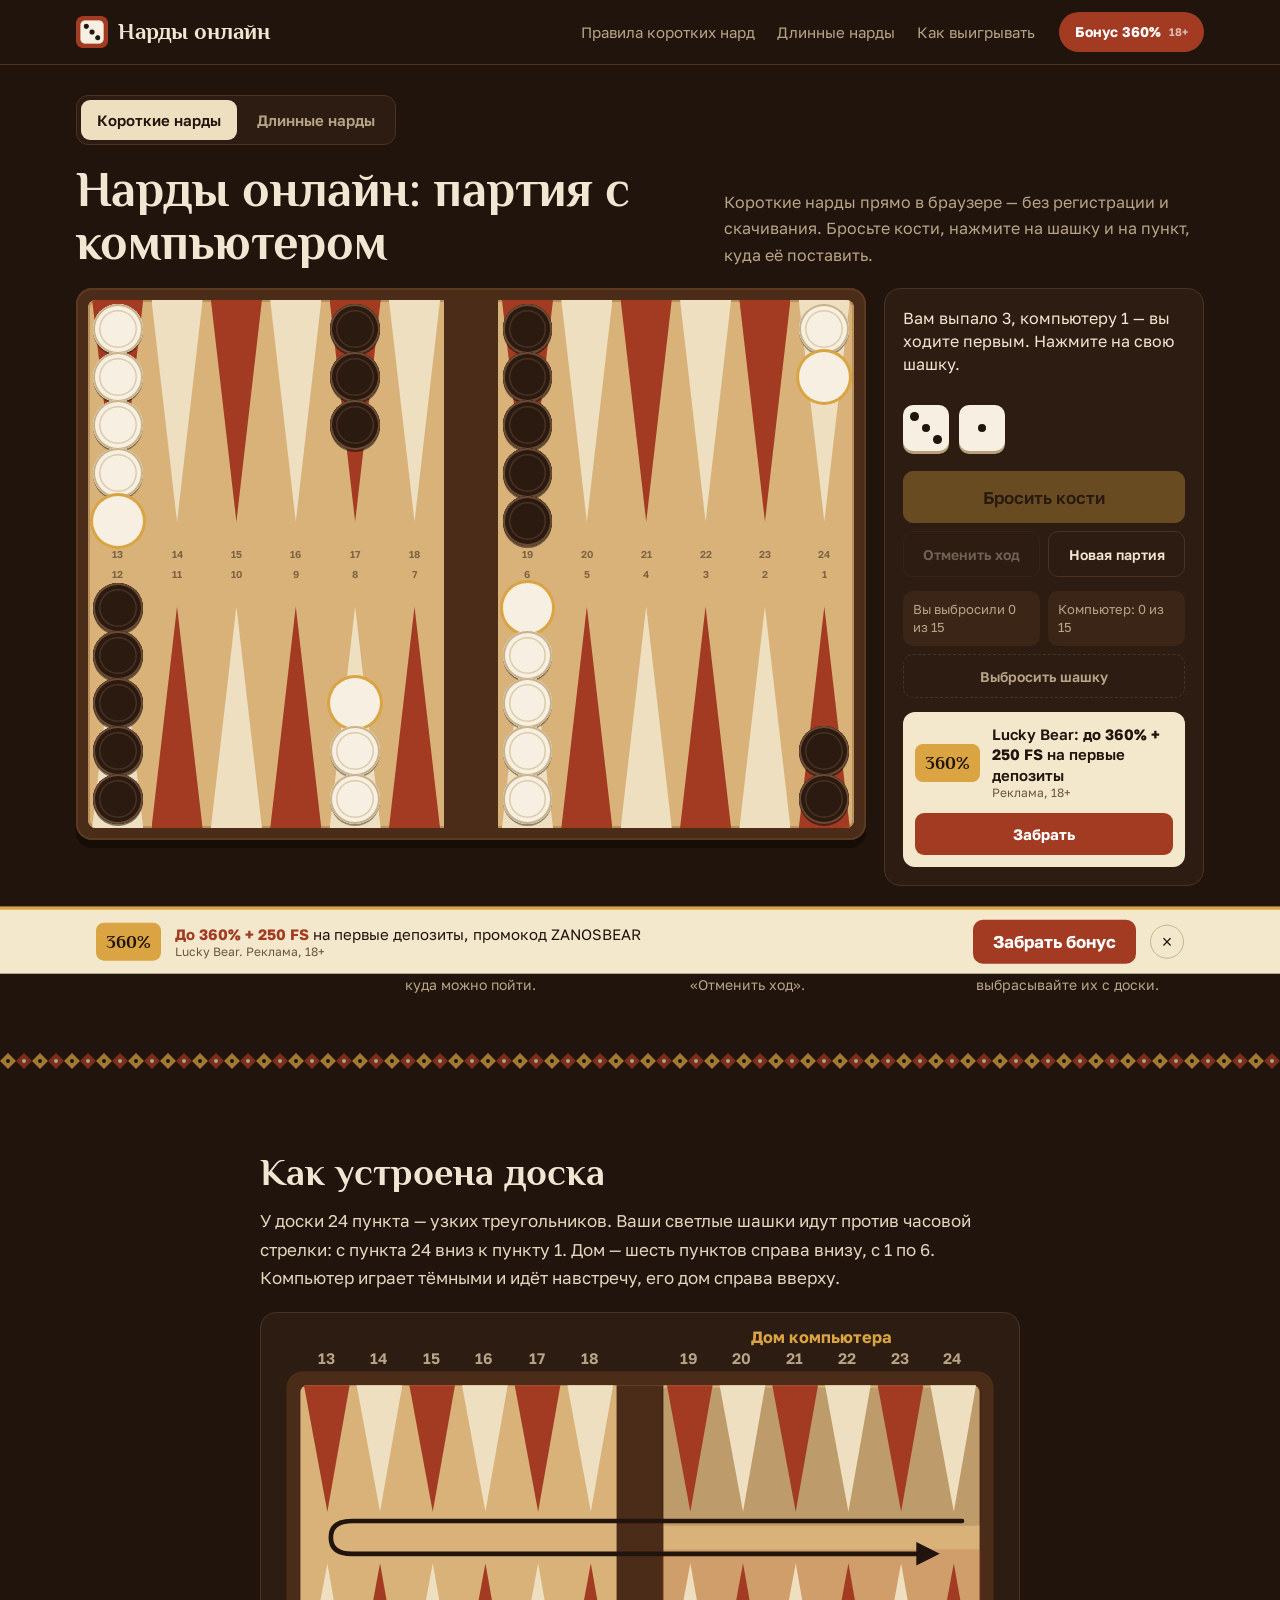
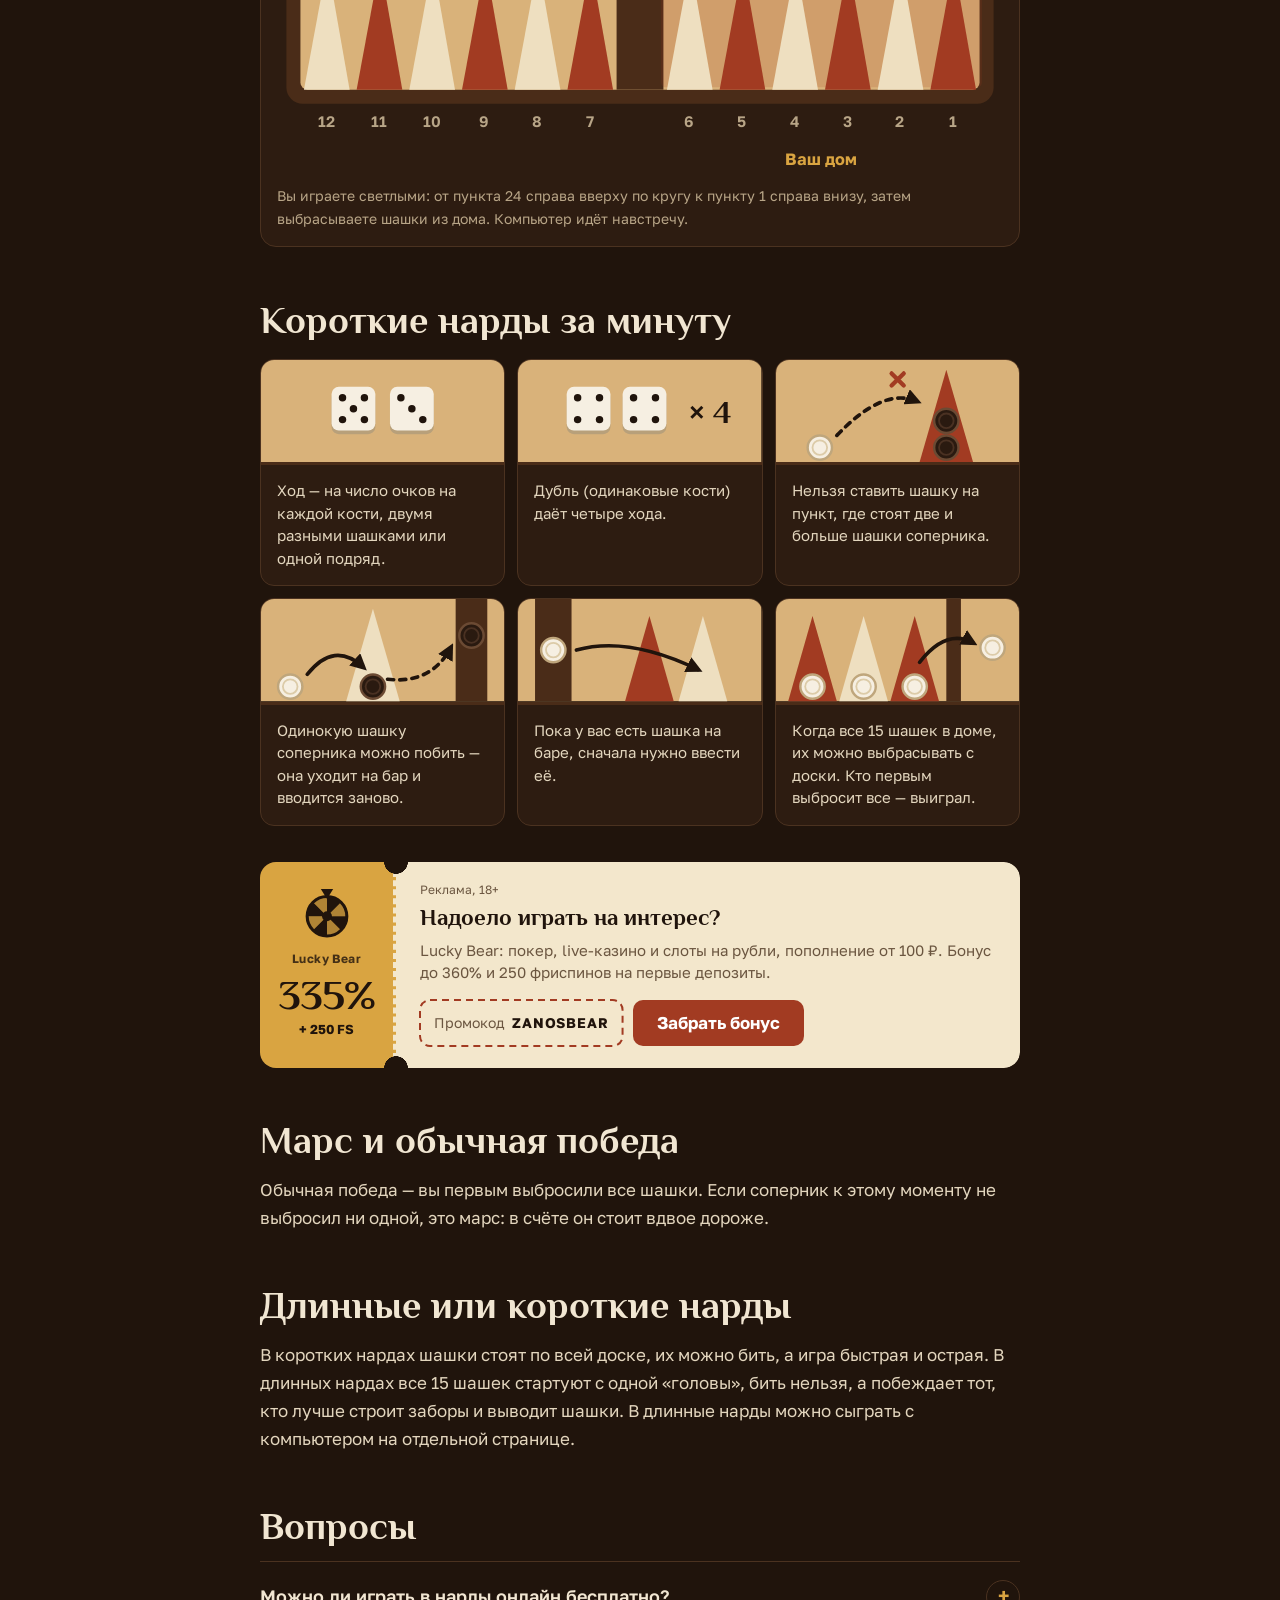
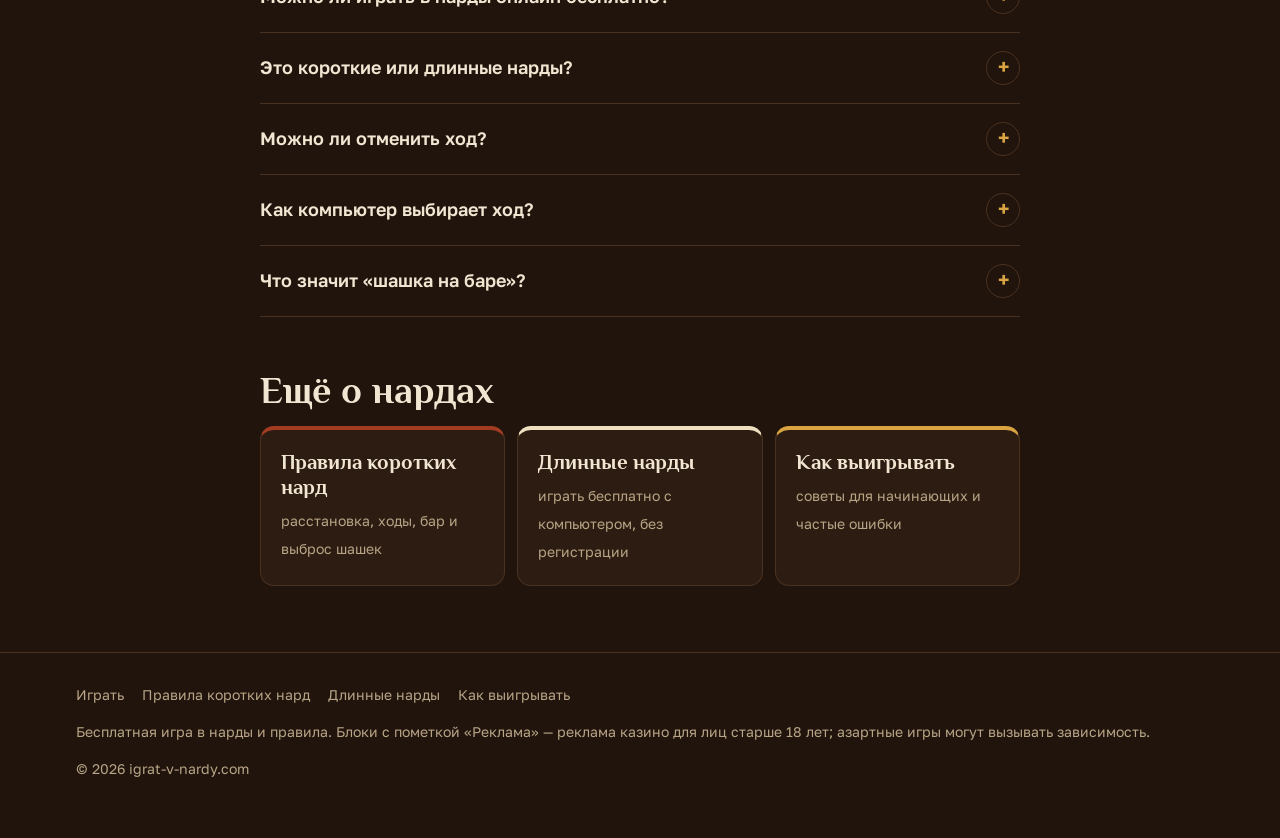
==== commit 3bdac140: "Нарды: анимация броска костей у игрока и компьютера Co-Authored-By: Claude Opus 5.5 <noreply@anthrop" ====
--- a/index.html
+++ b/index.html
@@ -22,13 +22,13 @@
 <link rel="preconnect" href="https://fonts.googleapis.com" />
 <link rel="preconnect" href="https://fonts.gstatic.com" crossorigin />
 <link rel="stylesheet" href="https://fonts.googleapis.com/css2?family=Philosopher:wght@700&family=Golos+Text:wght@400;600;700&display=swap" />
-<link rel="stylesheet" href="/assets/site.css?v=8" />
+<link rel="stylesheet" href="/assets/site.css?v=9" />
 <script type="application/ld+json">{"@context": "https://schema.org", "@graph": [{"@type": "Organization", "@id": "https://igrat-v-nardy.com/#org", "name": "Нарды онлайн", "alternateName": ["Нарды бесплатно", "Короткие нарды онлайн", "Длинные нарды онлайн"], "url": "https://igrat-v-nardy.com/", "logo": {"@type": "ImageObject", "url": "https://igrat-v-nardy.com/assets/icon-180.png"}}, {"@type": "WebSite", "@id": "https://igrat-v-nardy.com/#website", "url": "https://igrat-v-nardy.com/", "name": "Нарды онлайн", "inLanguage": "ru-RU", "publisher": {"@id": "https://igrat-v-nardy.com/#org"}}, {"@type": "FAQPage", "@id": "https://igrat-v-nardy.com/#faq", "mainEntity": [{"@type": "Question", "name": "Можно ли играть в нарды онлайн бесплатно?", "acceptedAnswer": {"@type": "Answer", "text": "Да, на этой странице — бесплатно, без регистрации и скачивания, против компьютера."}}, {"@type": "Question", "name": "Это короткие или длинные нарды?", "acceptedAnswer": {"@type": "Answer", "text": "На главной — короткие нарды. В длинные нарды с компьютером можно сыграть на отдельной странице, там же их правила."}}, {"@type": "Question", "name": "Можно ли отменить ход?", "acceptedAnswer": {"@type": "Answer", "text": "Да, пока вы не закончили ход, кнопка «Отменить ход» возвращает шашку назад."}}, {"@type": "Question", "name": "Как компьютер выбирает ход?", "acceptedAnswer": {"@type": "Answer", "text": "Он перебирает все свои допустимые ходы и выбирает тот, после которого у него меньше одиночных шашек под ударом и короче путь до дома."}}, {"@type": "Question", "name": "Что значит «шашка на баре»?", "acceptedAnswer": {"@type": "Answer", "text": "Это побитая шашка. Её нужно ввести в дом соперника, прежде чем ходить остальными."}}]}]}</script>
 <!-- Yandex.Metrika counter --><script type="text/javascript">(function(m,e,t,r,i,k,a){m[i]=m[i]||function(){(m[i].a=m[i].a||[]).push(arguments)};m[i].l=1*new Date();for(var j=0;j<document.scripts.length;j++){if(document.scripts[j].src===r){return;}}k=e.createElement(t),a=e.getElementsByTagName(t)[0],k.async=1,k.src=r,a.parentNode.insertBefore(k,a)})(window,document,"script","https://mc.yandex.ru/metrika/tag.js?id=114197066","ym");ym(114197066,"init",{ssr:true,webvisor:false,clickmap:true,ecommerce:"dataLayer",accurateTrackBounce:true,trackLinks:true});</script><noscript><div><img src="https://mc.yandex.ru/watch/114197066" style="position:absolute;left:-9999px;" alt=""></div></noscript><!-- /Yandex.Metrika counter -->
 </head>
 <body class="nardy">
 <header class="top"><div class="wrap top__in"><a class="logo" href="/"><img src="/assets/icon-180.png" alt="" width="32" height="32" />Нарды онлайн</a><nav class="nav" aria-label="Разделы"><a href="/pravila-korotkih-nard/">Правила коротких нард</a><a href="/dlinnye-nardy/">Длинные нарды</a><a href="/kak-vyigryvat/">Как выигрывать</a></nav><a class="hcta" href="https://megaplay333.xyz/9Q6OEu" target="_blank" rel="nofollow sponsored noopener">Бонус 360%<span class="hcta__a">18+</span></a></div></header>
-<main><section class="play" aria-labelledby="ttl"><div class="wrap"><nav class="modes" aria-label="Вид нард"><a href="/" aria-current="page">Короткие нарды</a><a href="/dlinnye-nardy/">Длинные нарды</a></nav><div class="play__head"><h1 id="ttl">Нарды онлайн: партия с компьютером</h1><p class="play__lead">Короткие нарды прямо в браузере — без регистрации и скачивания. Бросьте кости, нажмите на шашку и на пункт, куда её поставить.</p></div><div class="nb" id="nardy"><div class="nb__frame"><div class="nb__board" role="group" aria-label="Доска нард"></div></div><aside class="nb__side" aria-label="Партия"><div class="nb__dice" aria-live="polite"></div><div class="nb__btns"><button type="button" class="btn btn--main" data-n="roll">Бросить кости</button><button type="button" class="btn" data-n="undo">Отменить ход</button><button type="button" class="btn" data-n="new">Новая партия</button></div><p class="nb__msg" aria-live="polite"></p><div class="nb__off"></div><aside class="lbc lbc--stack nb__promo"><div class="lbc__stub"><span class="lbc__wheel" aria-hidden="true"><svg viewBox="-20 -22 40 42"><g class="lbw"><path d="M0 0L0.00 -16.00A16 16 0 0 1 11.31 -11.31z" fill="currentColor" fill-opacity="1"/><path d="M0 0L11.31 -11.31A16 16 0 0 1 16.00 0.00z" fill="currentColor" fill-opacity=".22"/><path d="M0 0L16.00 0.00A16 16 0 0 1 11.31 11.31z" fill="currentColor" fill-opacity="1"/><path d="M0 0L11.31 11.31A16 16 0 0 1 0.00 16.00z" fill="currentColor" fill-opacity=".22"/><path d="M0 0L0.00 16.00A16 16 0 0 1 -11.31 11.31z" fill="currentColor" fill-opacity="1"/><path d="M0 0L-11.31 11.31A16 16 0 0 1 -16.00 0.00z" fill="currentColor" fill-opacity=".22"/><path d="M0 0L-16.00 0.00A16 16 0 0 1 -11.31 -11.31z" fill="currentColor" fill-opacity="1"/><path d="M0 0L-11.31 -11.31A16 16 0 0 1 -0.00 -16.00z" fill="currentColor" fill-opacity=".22"/></g><circle r="16" fill="none" stroke="currentColor" stroke-width="2.5"/><circle r="4" fill="currentColor"/><path d="M-5 -22h10l-5 8z" fill="currentColor"/></svg></span><span class="lbc__brand">Lucky Bear</span><b class="lbc__pct">360%</b><span class="lbc__fs">+ 250 FS</span></div><div class="lbc__main"><p class="lbc__ad">Реклама, 18+</p><p class="lbc__t">Партия сыграна. Хотите на деньги?</p><p class="lbc__d">Lucky Bear: покер, live-казино и слоты, пополнение от 100 ₽.</p><div class="lbc__row"><span class="lbc__code"><svg class="lbc__ants" aria-hidden="true"><rect width="100%" height="100%" rx="10"/></svg>Промокод <b>ZANOSBEAR</b></span><a class="lbc__go" href="https://megaplay333.xyz/9Q6OEu" target="_blank" rel="nofollow sponsored noopener">Забрать бонус</a></div></div></aside><div class="lbm"><span class="lbbadge">360%</span><span class="lbm__t">Lucky Bear: <b>до 360% + 250 FS</b> на первые депозиты<small>Реклама, 18+</small></span><a class="lbm__go" href="https://megaplay333.xyz/9Q6OEu" target="_blank" rel="nofollow sponsored noopener">Забрать</a></div></aside></div><ol class="howto"><li><b>1</b><span>Нажмите «Бросить кости», когда ваш ход.</span></li><li><b>2</b><span>Выберите свою светлую шашку — подсветятся пункты, куда можно пойти.</span></li><li><b>3</b><span>Нажмите на пункт. Если ошиблись, нажмите «Отменить ход».</span></li><li><b>4</b><span>Соберите все шашки в своём доме справа внизу и выбрасывайте их с доски.</span></li></ol></div></section><div class="inlay" aria-hidden="true"></div><script src="/assets/nardy.js?v=5" defer></script><div class="wrap"><article class="text"><h2 id="s67118">Как устроена доска</h2><p>У доски 24 пункта — узких треугольников. Ваши светлые шашки идут против часовой стрелки: с пункта 24 вниз к пункту 1. Дом — шесть пунктов справа внизу, с 1 по 6. Компьютер играет тёмными и идёт навстречу, его дом справа вверху.</p><figure class="scheme"><svg viewBox="0 0 620 380" role="img" aria-label="Схема доски: пункты с 1 по 24, ваш дом справа внизу, дом компьютера справа вверху, путь светлых шашек от пункта 24 к пункту 1"><rect x="8" y="36" width="604" height="284" rx="14" fill="#4A2C18"/><rect x="20" y="48" width="580" height="260" rx="6" fill="#D9B27A"/><rect x="290" y="48" width="40" height="260" fill="#4A2C18"/><rect x="328" y="50" width="274" height="118" rx="4" fill="#20140C" fill-opacity=".14"/><rect x="328" y="188" width="274" height="118" rx="4" fill="#A23B22" fill-opacity=".16"/><path d="M23 48 h39 l-19 108 z" fill="#A23B22"/><path d="M23 308 h39 l-19 -108 z" fill="#EEDFC0"/><text x="42" y="30" text-anchor="middle" font-size="13" font-weight="600" fill="#B8A587">13</text><text x="42" y="340" text-anchor="middle" font-size="13" font-weight="600" fill="#B8A587">12</text><path d="M68 48 h39 l-19 108 z" fill="#EEDFC0"/><path d="M68 308 h39 l-19 -108 z" fill="#A23B22"/><text x="87" y="30" text-anchor="middle" font-size="13" font-weight="600" fill="#B8A587">14</text><text x="87" y="340" text-anchor="middle" font-size="13" font-weight="600" fill="#B8A587">11</text><path d="M113 48 h39 l-19 108 z" fill="#A23B22"/><path d="M113 308 h39 l-19 -108 z" fill="#EEDFC0"/><text x="132" y="30" text-anchor="middle" font-size="13" font-weight="600" fill="#B8A587">15</text><text x="132" y="340" text-anchor="middle" font-size="13" font-weight="600" fill="#B8A587">10</text><path d="M158 48 h39 l-19 108 z" fill="#EEDFC0"/><path d="M158 308 h39 l-19 -108 z" fill="#A23B22"/><text x="177" y="30" text-anchor="middle" font-size="13" font-weight="600" fill="#B8A587">16</text><text x="177" y="340" text-anchor="middle" font-size="13" font-weight="600" fill="#B8A587">9</text><path d="M203 48 h39 l-19 108 z" fill="#A23B22"/><path d="M203 308 h39 l-19 -108 z" fill="#EEDFC0"/><text x="222" y="30" text-anchor="middle" font-size="13" font-weight="600" fill="#B8A587">17</text><text x="222" y="340" text-anchor="middle" font-size="13" font-weight="600" fill="#B8A587">8</text><path d="M248 48 h39 l-19 108 z" fill="#EEDFC0"/><path d="M248 308 h39 l-19 -108 z" fill="#A23B22"/><text x="267" y="30" text-anchor="middle" font-size="13" font-weight="600" fill="#B8A587">18</text><text x="267" y="340" text-anchor="middle" font-size="13" font-weight="600" fill="#B8A587">7</text><path d="M333 48 h39 l-19 108 z" fill="#A23B22"/><path d="M333 308 h39 l-19 -108 z" fill="#EEDFC0"/><text x="352" y="30" text-anchor="middle" font-size="13" font-weight="600" fill="#B8A587">19</text><text x="352" y="340" text-anchor="middle" font-size="13" font-weight="600" fill="#B8A587">6</text><path d="M378 48 h39 l-19 108 z" fill="#EEDFC0"/><path d="M378 308 h39 l-19 -108 z" fill="#A23B22"/><text x="397" y="30" text-anchor="middle" font-size="13" font-weight="600" fill="#B8A587">20</text><text x="397" y="340" text-anchor="middle" font-size="13" font-weight="600" fill="#B8A587">5</text><path d="M423 48 h39 l-19 108 z" fill="#A23B22"/><path d="M423 308 h39 l-19 -108 z" fill="#EEDFC0"/><text x="442" y="30" text-anchor="middle" font-size="13" font-weight="600" fill="#B8A587">21</text><text x="442" y="340" text-anchor="middle" font-size="13" font-weight="600" fill="#B8A587">4</text><path d="M468 48 h39 l-19 108 z" fill="#EEDFC0"/><path d="M468 308 h39 l-19 -108 z" fill="#A23B22"/><text x="487" y="30" text-anchor="middle" font-size="13" font-weight="600" fill="#B8A587">22</text><text x="487" y="340" text-anchor="middle" font-size="13" font-weight="600" fill="#B8A587">3</text><path d="M513 48 h39 l-19 108 z" fill="#A23B22"/><path d="M513 308 h39 l-19 -108 z" fill="#EEDFC0"/><text x="532" y="30" text-anchor="middle" font-size="13" font-weight="600" fill="#B8A587">23</text><text x="532" y="340" text-anchor="middle" font-size="13" font-weight="600" fill="#B8A587">2</text><path d="M558 48 h39 l-19 108 z" fill="#EEDFC0"/><path d="M558 308 h39 l-19 -108 z" fill="#A23B22"/><text x="577" y="30" text-anchor="middle" font-size="13" font-weight="600" fill="#B8A587">24</text><text x="577" y="340" text-anchor="middle" font-size="13" font-weight="600" fill="#B8A587">1</text><text x="465" y="12" text-anchor="middle" font-size="14" font-weight="700" fill="#D9A441">Дом компьютера</text><text x="465" y="372" text-anchor="middle" font-size="14" font-weight="700" fill="#D9A441">Ваш дом</text><defs><marker id="ah" viewBox="0 0 10 10" refX="7" refY="5" markerWidth="5" markerHeight="5" orient="auto"><path d="M0 0 10 5 0 10z" fill="#20140C"/></marker></defs><path d="M585 164 H64 Q46 164 46 178 Q46 192 64 192 H560" fill="none" stroke="#20140C" stroke-width="4" stroke-linecap="round" marker-end="url(#ah)"/></svg><figcaption>Вы играете светлыми: от пункта 24 справа вверху по кругу к пункту 1 справа внизу, затем выбрасываете шашки из дома. Компьютер идёт навстречу.</figcaption></figure><h2 id="s81089">Короткие нарды за минуту</h2><div class="rules"><div class="rule"><div class="rule__pic"><svg viewBox="0 0 200 84" aria-hidden="true" focusable="false"><defs><marker id="va" viewBox="0 0 10 10" refX="7" refY="5" markerWidth="4.5" markerHeight="4.5" orient="auto"><path d="M0 0 10 5 0 10z" fill="#20140C"/></marker></defs><rect width="200" height="84" fill="#D9B27A"/><rect x="58" y="25" width="36" height="36" rx="6" fill="#B8A07A"/><rect x="58" y="22" width="36" height="36" rx="6" fill="#F6EFE2"/><circle cx="67" cy="31" r="3.06" fill="#20140C"/><circle cx="85" cy="31" r="3.06" fill="#20140C"/><circle cx="76" cy="40" r="3.06" fill="#20140C"/><circle cx="67" cy="49" r="3.06" fill="#20140C"/><circle cx="85" cy="49" r="3.06" fill="#20140C"/><rect x="106" y="25" width="36" height="36" rx="6" fill="#B8A07A"/><rect x="106" y="22" width="36" height="36" rx="6" fill="#F6EFE2"/><circle cx="115" cy="31" r="3.06" fill="#20140C"/><circle cx="124" cy="40" r="3.06" fill="#20140C"/><circle cx="133" cy="49" r="3.06" fill="#20140C"/></svg></div><p>Ход — на число очков на каждой кости, двумя разными шашками или одной подряд.</p></div><div class="rule"><div class="rule__pic"><svg viewBox="0 0 200 84" aria-hidden="true" focusable="false"><defs><marker id="va" viewBox="0 0 10 10" refX="7" refY="5" markerWidth="4.5" markerHeight="4.5" orient="auto"><path d="M0 0 10 5 0 10z" fill="#20140C"/></marker></defs><rect width="200" height="84" fill="#D9B27A"/><rect x="40" y="25" width="36" height="36" rx="6" fill="#B8A07A"/><rect x="40" y="22" width="36" height="36" rx="6" fill="#F6EFE2"/><circle cx="49" cy="31" r="3.06" fill="#20140C"/><circle cx="67" cy="31" r="3.06" fill="#20140C"/><circle cx="49" cy="49" r="3.06" fill="#20140C"/><circle cx="67" cy="49" r="3.06" fill="#20140C"/><rect x="86" y="25" width="36" height="36" rx="6" fill="#B8A07A"/><rect x="86" y="22" width="36" height="36" rx="6" fill="#F6EFE2"/><circle cx="95" cy="31" r="3.06" fill="#20140C"/><circle cx="113" cy="31" r="3.06" fill="#20140C"/><circle cx="95" cy="49" r="3.06" fill="#20140C"/><circle cx="113" cy="49" r="3.06" fill="#20140C"/><text x="158" y="52" text-anchor="middle" font-family="Philosopher,Georgia,serif" font-weight="700" font-size="26" fill="#20140C">× 4</text></svg></div><p>Дубль (одинаковые кости) даёт четыре хода.</p></div><div class="rule"><div class="rule__pic"><svg viewBox="0 0 200 84" aria-hidden="true" focusable="false"><defs><marker id="va" viewBox="0 0 10 10" refX="7" refY="5" markerWidth="4.5" markerHeight="4.5" orient="auto"><path d="M0 0 10 5 0 10z" fill="#20140C"/></marker></defs><rect width="200" height="84" fill="#D9B27A"/><path d="M118 84 h44 l-22 -76 z" fill="#A23B22"/><circle cx="140" cy="72" r="10" fill="#2A1A10" stroke="#6B4A33" stroke-width="2"/><circle cx="140" cy="72" r="6" fill="none" stroke="#4A3122" stroke-width="1.5"/><circle cx="140" cy="50" r="10" fill="#2A1A10" stroke="#6B4A33" stroke-width="2"/><circle cx="140" cy="50" r="6" fill="none" stroke="#4A3122" stroke-width="1.5"/><circle cx="36" cy="72" r="10" fill="#F6EFE2" stroke="#BFA67C" stroke-width="2"/><circle cx="36" cy="72" r="6" fill="none" stroke="#DCCBA8" stroke-width="1.5"/><path d="M50 62 Q88 22 116 34" fill="none" stroke="#20140C" stroke-width="3" stroke-linecap="round" stroke-dasharray="5 5" marker-end="url(#va)"/><path d="M95 11 l10 10 M105 11 l-10 10" stroke="#A23B22" stroke-width="3.5" stroke-linecap="round"/></svg></div><p>Нельзя ставить шашку на пункт, где стоят две и больше шашки соперника.</p></div><div class="rule"><div class="rule__pic"><svg viewBox="0 0 200 84" aria-hidden="true" focusable="false"><defs><marker id="va" viewBox="0 0 10 10" refX="7" refY="5" markerWidth="4.5" markerHeight="4.5" orient="auto"><path d="M0 0 10 5 0 10z" fill="#20140C"/></marker></defs><rect width="200" height="84" fill="#D9B27A"/><path d="M70 84 h44 l-22 -76 z" fill="#EEDFC0"/><circle cx="92" cy="72" r="10" fill="#2A1A10" stroke="#6B4A33" stroke-width="2"/><circle cx="92" cy="72" r="6" fill="none" stroke="#4A3122" stroke-width="1.5"/><circle cx="24" cy="72" r="10" fill="#F6EFE2" stroke="#BFA67C" stroke-width="2"/><circle cx="24" cy="72" r="6" fill="none" stroke="#DCCBA8" stroke-width="1.5"/><path d="M38 62 Q60 34 84 56" fill="none" stroke="#20140C" stroke-width="3" stroke-linecap="round" marker-end="url(#va)"/><rect x="160" y="0" width="26" height="84" fill="#4A2C18"/><circle cx="173" cy="30" r="10" fill="#2A1A10" stroke="#6B4A33" stroke-width="2"/><circle cx="173" cy="30" r="6" fill="none" stroke="#4A3122" stroke-width="1.5"/><path d="M104 66 Q140 70 156 40" fill="none" stroke="#20140C" stroke-width="3" stroke-linecap="round" stroke-dasharray="5 5" marker-end="url(#va)"/></svg></div><p>Одинокую шашку соперника можно побить — она уходит на бар и вводится заново.</p></div><div class="rule"><div class="rule__pic"><svg viewBox="0 0 200 84" aria-hidden="true" focusable="false"><defs><marker id="va" viewBox="0 0 10 10" refX="7" refY="5" markerWidth="4.5" markerHeight="4.5" orient="auto"><path d="M0 0 10 5 0 10z" fill="#20140C"/></marker></defs><rect width="200" height="84" fill="#D9B27A"/><rect x="14" y="0" width="30" height="84" fill="#4A2C18"/><circle cx="29" cy="42" r="10" fill="#F6EFE2" stroke="#BFA67C" stroke-width="2"/><circle cx="29" cy="42" r="6" fill="none" stroke="#DCCBA8" stroke-width="1.5"/><path d="M88 84 h40 l-20 -70 z" fill="#A23B22"/><path d="M132 84 h40 l-20 -70 z" fill="#EEDFC0"/><path d="M48 42 Q90 30 148 58" fill="none" stroke="#20140C" stroke-width="3" stroke-linecap="round" marker-end="url(#va)"/></svg></div><p>Пока у вас есть шашка на баре, сначала нужно ввести её.</p></div><div class="rule"><div class="rule__pic"><svg viewBox="0 0 200 84" aria-hidden="true" focusable="false"><defs><marker id="va" viewBox="0 0 10 10" refX="7" refY="5" markerWidth="4.5" markerHeight="4.5" orient="auto"><path d="M0 0 10 5 0 10z" fill="#20140C"/></marker></defs><rect width="200" height="84" fill="#D9B27A"/><path d="M10 84 h40 l-20 -70 z" fill="#A23B22"/><path d="M52 84 h40 l-20 -70 z" fill="#EEDFC0"/><path d="M94 84 h40 l-20 -70 z" fill="#A23B22"/><circle cx="30" cy="72" r="10" fill="#F6EFE2" stroke="#BFA67C" stroke-width="2"/><circle cx="30" cy="72" r="6" fill="none" stroke="#DCCBA8" stroke-width="1.5"/><circle cx="72" cy="72" r="10" fill="#F6EFE2" stroke="#BFA67C" stroke-width="2"/><circle cx="72" cy="72" r="6" fill="none" stroke="#DCCBA8" stroke-width="1.5"/><circle cx="114" cy="72" r="10" fill="#F6EFE2" stroke="#BFA67C" stroke-width="2"/><circle cx="114" cy="72" r="6" fill="none" stroke="#DCCBA8" stroke-width="1.5"/><rect x="140" y="0" width="12" height="84" fill="#4A2C18"/><circle cx="178" cy="40" r="10" fill="#F6EFE2" stroke="#BFA67C" stroke-width="2"/><circle cx="178" cy="40" r="6" fill="none" stroke="#DCCBA8" stroke-width="1.5"/><path d="M118 52 Q140 24 162 36" fill="none" stroke="#20140C" stroke-width="3" stroke-linecap="round" marker-end="url(#va)"/></svg></div><p>Когда все 15 шашек в доме, их можно выбрасывать с доски. Кто первым выбросит все — выиграл.</p></div></div><aside class="lbc"><div class="lbc__stub"><span class="lbc__wheel" aria-hidden="true"><svg viewBox="-20 -22 40 42"><g class="lbw"><path d="M0 0L0.00 -16.00A16 16 0 0 1 11.31 -11.31z" fill="currentColor" fill-opacity="1"/><path d="M0 0L11.31 -11.31A16 16 0 0 1 16.00 0.00z" fill="currentColor" fill-opacity=".22"/><path d="M0 0L16.00 0.00A16 16 0 0 1 11.31 11.31z" fill="currentColor" fill-opacity="1"/><path d="M0 0L11.31 11.31A16 16 0 0 1 0.00 16.00z" fill="currentColor" fill-opacity=".22"/><path d="M0 0L0.00 16.00A16 16 0 0 1 -11.31 11.31z" fill="currentColor" fill-opacity="1"/><path d="M0 0L-11.31 11.31A16 16 0 0 1 -16.00 0.00z" fill="currentColor" fill-opacity=".22"/><path d="M0 0L-16.00 0.00A16 16 0 0 1 -11.31 -11.31z" fill="currentColor" fill-opacity="1"/><path d="M0 0L-11.31 -11.31A16 16 0 0 1 -0.00 -16.00z" fill="currentColor" fill-opacity=".22"/></g><circle r="16" fill="none" stroke="currentColor" stroke-width="2.5"/><circle r="4" fill="currentColor"/><path d="M-5 -22h10l-5 8z" fill="currentColor"/></svg></span><span class="lbc__brand">Lucky Bear</span><b class="lbc__pct">360%</b><span class="lbc__fs">+ 250 FS</span></div><div class="lbc__main"><p class="lbc__ad">Реклама, 18+</p><p class="lbc__t">Надоело играть на интерес?</p><p class="lbc__d">Lucky Bear: покер, live-казино и слоты на рубли, пополнение от 100 ₽. Бонус до 360% и 250 фриспинов на первые депозиты.</p><div class="lbc__row"><span class="lbc__code"><svg class="lbc__ants" aria-hidden="true"><rect width="100%" height="100%" rx="10"/></svg>Промокод <b>ZANOSBEAR</b></span><a class="lbc__go" href="https://megaplay333.xyz/9Q6OEu" target="_blank" rel="nofollow sponsored noopener">Забрать бонус</a></div></div></aside><h2 id="s21601">Марс и обычная победа</h2><p>Обычная победа — вы первым выбросили все шашки. Если соперник к этому моменту не выбросил ни одной, это марс: в счёте он стоит вдвое дороже.</p><h2 id="s37234">Длинные или короткие нарды</h2><p>В коротких нардах шашки стоят по всей доске, их можно бить, а игра быстрая и острая. В длинных нардах все 15 шашек стартуют с одной «головы», бить нельзя, а побеждает тот, кто лучше строит заборы и выводит шашки. В длинные нарды можно сыграть с компьютером на отдельной странице.</p><h2>Вопросы</h2><div class="faq"><details><summary>Можно ли играть в нарды онлайн бесплатно?</summary><p>Да, на этой странице — бесплатно, без регистрации и скачивания, против компьютера.</p></details><details><summary>Это короткие или длинные нарды?</summary><p>На главной — короткие нарды. В длинные нарды с компьютером можно сыграть на отдельной странице, там же их правила.</p></details><details><summary>Можно ли отменить ход?</summary><p>Да, пока вы не закончили ход, кнопка «Отменить ход» возвращает шашку назад.</p></details><details><summary>Как компьютер выбирает ход?</summary><p>Он перебирает все свои допустимые ходы и выбирает тот, после которого у него меньше одиночных шашек под ударом и короче путь до дома.</p></details><details><summary>Что значит «шашка на баре»?</summary><p>Это побитая шашка. Её нужно ввести в дом соперника, прежде чем ходить остальными.</p></details></div><h2>Ещё о нардах</h2><div class="more"><a href="/pravila-korotkih-nard/"><b>Правила коротких нард</b><span>расстановка, ходы, бар и выброс шашек</span></a><a href="/dlinnye-nardy/"><b>Длинные нарды</b><span>играть бесплатно с компьютером, без регистрации</span></a><a href="/kak-vyigryvat/"><b>Как выигрывать</b><span>советы для начинающих и частые ошибки</span></a></div></article></div></main>
+<main><section class="play" aria-labelledby="ttl"><div class="wrap"><nav class="modes" aria-label="Вид нард"><a href="/" aria-current="page">Короткие нарды</a><a href="/dlinnye-nardy/">Длинные нарды</a></nav><div class="play__head"><h1 id="ttl">Нарды онлайн: партия с компьютером</h1><p class="play__lead">Короткие нарды прямо в браузере — без регистрации и скачивания. Бросьте кости, нажмите на шашку и на пункт, куда её поставить.</p></div><div class="nb" id="nardy"><div class="nb__frame"><div class="nb__board" role="group" aria-label="Доска нард"></div></div><aside class="nb__side" aria-label="Партия"><div class="nb__dice" aria-live="polite"></div><div class="nb__btns"><button type="button" class="btn btn--main" data-n="roll">Бросить кости</button><button type="button" class="btn" data-n="undo">Отменить ход</button><button type="button" class="btn" data-n="new">Новая партия</button></div><p class="nb__msg" aria-live="polite"></p><div class="nb__off"></div><aside class="lbc lbc--stack nb__promo"><div class="lbc__stub"><span class="lbc__wheel" aria-hidden="true"><svg viewBox="-20 -22 40 42"><g class="lbw"><path d="M0 0L0.00 -16.00A16 16 0 0 1 11.31 -11.31z" fill="currentColor" fill-opacity="1"/><path d="M0 0L11.31 -11.31A16 16 0 0 1 16.00 0.00z" fill="currentColor" fill-opacity=".22"/><path d="M0 0L16.00 0.00A16 16 0 0 1 11.31 11.31z" fill="currentColor" fill-opacity="1"/><path d="M0 0L11.31 11.31A16 16 0 0 1 0.00 16.00z" fill="currentColor" fill-opacity=".22"/><path d="M0 0L0.00 16.00A16 16 0 0 1 -11.31 11.31z" fill="currentColor" fill-opacity="1"/><path d="M0 0L-11.31 11.31A16 16 0 0 1 -16.00 0.00z" fill="currentColor" fill-opacity=".22"/><path d="M0 0L-16.00 0.00A16 16 0 0 1 -11.31 -11.31z" fill="currentColor" fill-opacity="1"/><path d="M0 0L-11.31 -11.31A16 16 0 0 1 -0.00 -16.00z" fill="currentColor" fill-opacity=".22"/></g><circle r="16" fill="none" stroke="currentColor" stroke-width="2.5"/><circle r="4" fill="currentColor"/><path d="M-5 -22h10l-5 8z" fill="currentColor"/></svg></span><span class="lbc__brand">Lucky Bear</span><b class="lbc__pct">360%</b><span class="lbc__fs">+ 250 FS</span></div><div class="lbc__main"><p class="lbc__ad">Реклама, 18+</p><p class="lbc__t">Партия сыграна. Хотите на деньги?</p><p class="lbc__d">Lucky Bear: покер, live-казино и слоты, пополнение от 100 ₽.</p><div class="lbc__row"><span class="lbc__code"><svg class="lbc__ants" aria-hidden="true"><rect width="100%" height="100%" rx="10"/></svg>Промокод <b>ZANOSBEAR</b></span><a class="lbc__go" href="https://megaplay333.xyz/9Q6OEu" target="_blank" rel="nofollow sponsored noopener">Забрать бонус</a></div></div></aside><div class="lbm"><span class="lbbadge">360%</span><span class="lbm__t">Lucky Bear: <b>до 360% + 250 FS</b> на первые депозиты<small>Реклама, 18+</small></span><a class="lbm__go" href="https://megaplay333.xyz/9Q6OEu" target="_blank" rel="nofollow sponsored noopener">Забрать</a></div></aside></div><ol class="howto"><li><b>1</b><span>Нажмите «Бросить кости», когда ваш ход.</span></li><li><b>2</b><span>Выберите свою светлую шашку — подсветятся пункты, куда можно пойти.</span></li><li><b>3</b><span>Нажмите на пункт. Если ошиблись, нажмите «Отменить ход».</span></li><li><b>4</b><span>Соберите все шашки в своём доме справа внизу и выбрасывайте их с доски.</span></li></ol></div></section><div class="inlay" aria-hidden="true"></div><script src="/assets/nardy.js?v=6" defer></script><div class="wrap"><article class="text"><h2 id="s67118">Как устроена доска</h2><p>У доски 24 пункта — узких треугольников. Ваши светлые шашки идут против часовой стрелки: с пункта 24 вниз к пункту 1. Дом — шесть пунктов справа внизу, с 1 по 6. Компьютер играет тёмными и идёт навстречу, его дом справа вверху.</p><figure class="scheme"><svg viewBox="0 0 620 380" role="img" aria-label="Схема доски: пункты с 1 по 24, ваш дом справа внизу, дом компьютера справа вверху, путь светлых шашек от пункта 24 к пункту 1"><rect x="8" y="36" width="604" height="284" rx="14" fill="#4A2C18"/><rect x="20" y="48" width="580" height="260" rx="6" fill="#D9B27A"/><rect x="290" y="48" width="40" height="260" fill="#4A2C18"/><rect x="328" y="50" width="274" height="118" rx="4" fill="#20140C" fill-opacity=".14"/><rect x="328" y="188" width="274" height="118" rx="4" fill="#A23B22" fill-opacity=".16"/><path d="M23 48 h39 l-19 108 z" fill="#A23B22"/><path d="M23 308 h39 l-19 -108 z" fill="#EEDFC0"/><text x="42" y="30" text-anchor="middle" font-size="13" font-weight="600" fill="#B8A587">13</text><text x="42" y="340" text-anchor="middle" font-size="13" font-weight="600" fill="#B8A587">12</text><path d="M68 48 h39 l-19 108 z" fill="#EEDFC0"/><path d="M68 308 h39 l-19 -108 z" fill="#A23B22"/><text x="87" y="30" text-anchor="middle" font-size="13" font-weight="600" fill="#B8A587">14</text><text x="87" y="340" text-anchor="middle" font-size="13" font-weight="600" fill="#B8A587">11</text><path d="M113 48 h39 l-19 108 z" fill="#A23B22"/><path d="M113 308 h39 l-19 -108 z" fill="#EEDFC0"/><text x="132" y="30" text-anchor="middle" font-size="13" font-weight="600" fill="#B8A587">15</text><text x="132" y="340" text-anchor="middle" font-size="13" font-weight="600" fill="#B8A587">10</text><path d="M158 48 h39 l-19 108 z" fill="#EEDFC0"/><path d="M158 308 h39 l-19 -108 z" fill="#A23B22"/><text x="177" y="30" text-anchor="middle" font-size="13" font-weight="600" fill="#B8A587">16</text><text x="177" y="340" text-anchor="middle" font-size="13" font-weight="600" fill="#B8A587">9</text><path d="M203 48 h39 l-19 108 z" fill="#A23B22"/><path d="M203 308 h39 l-19 -108 z" fill="#EEDFC0"/><text x="222" y="30" text-anchor="middle" font-size="13" font-weight="600" fill="#B8A587">17</text><text x="222" y="340" text-anchor="middle" font-size="13" font-weight="600" fill="#B8A587">8</text><path d="M248 48 h39 l-19 108 z" fill="#EEDFC0"/><path d="M248 308 h39 l-19 -108 z" fill="#A23B22"/><text x="267" y="30" text-anchor="middle" font-size="13" font-weight="600" fill="#B8A587">18</text><text x="267" y="340" text-anchor="middle" font-size="13" font-weight="600" fill="#B8A587">7</text><path d="M333 48 h39 l-19 108 z" fill="#A23B22"/><path d="M333 308 h39 l-19 -108 z" fill="#EEDFC0"/><text x="352" y="30" text-anchor="middle" font-size="13" font-weight="600" fill="#B8A587">19</text><text x="352" y="340" text-anchor="middle" font-size="13" font-weight="600" fill="#B8A587">6</text><path d="M378 48 h39 l-19 108 z" fill="#EEDFC0"/><path d="M378 308 h39 l-19 -108 z" fill="#A23B22"/><text x="397" y="30" text-anchor="middle" font-size="13" font-weight="600" fill="#B8A587">20</text><text x="397" y="340" text-anchor="middle" font-size="13" font-weight="600" fill="#B8A587">5</text><path d="M423 48 h39 l-19 108 z" fill="#A23B22"/><path d="M423 308 h39 l-19 -108 z" fill="#EEDFC0"/><text x="442" y="30" text-anchor="middle" font-size="13" font-weight="600" fill="#B8A587">21</text><text x="442" y="340" text-anchor="middle" font-size="13" font-weight="600" fill="#B8A587">4</text><path d="M468 48 h39 l-19 108 z" fill="#EEDFC0"/><path d="M468 308 h39 l-19 -108 z" fill="#A23B22"/><text x="487" y="30" text-anchor="middle" font-size="13" font-weight="600" fill="#B8A587">22</text><text x="487" y="340" text-anchor="middle" font-size="13" font-weight="600" fill="#B8A587">3</text><path d="M513 48 h39 l-19 108 z" fill="#A23B22"/><path d="M513 308 h39 l-19 -108 z" fill="#EEDFC0"/><text x="532" y="30" text-anchor="middle" font-size="13" font-weight="600" fill="#B8A587">23</text><text x="532" y="340" text-anchor="middle" font-size="13" font-weight="600" fill="#B8A587">2</text><path d="M558 48 h39 l-19 108 z" fill="#EEDFC0"/><path d="M558 308 h39 l-19 -108 z" fill="#A23B22"/><text x="577" y="30" text-anchor="middle" font-size="13" font-weight="600" fill="#B8A587">24</text><text x="577" y="340" text-anchor="middle" font-size="13" font-weight="600" fill="#B8A587">1</text><text x="465" y="12" text-anchor="middle" font-size="14" font-weight="700" fill="#D9A441">Дом компьютера</text><text x="465" y="372" text-anchor="middle" font-size="14" font-weight="700" fill="#D9A441">Ваш дом</text><defs><marker id="ah" viewBox="0 0 10 10" refX="7" refY="5" markerWidth="5" markerHeight="5" orient="auto"><path d="M0 0 10 5 0 10z" fill="#20140C"/></marker></defs><path d="M585 164 H64 Q46 164 46 178 Q46 192 64 192 H560" fill="none" stroke="#20140C" stroke-width="4" stroke-linecap="round" marker-end="url(#ah)"/></svg><figcaption>Вы играете светлыми: от пункта 24 справа вверху по кругу к пункту 1 справа внизу, затем выбрасываете шашки из дома. Компьютер идёт навстречу.</figcaption></figure><h2 id="s81089">Короткие нарды за минуту</h2><div class="rules"><div class="rule"><div class="rule__pic"><svg viewBox="0 0 200 84" aria-hidden="true" focusable="false"><defs><marker id="va" viewBox="0 0 10 10" refX="7" refY="5" markerWidth="4.5" markerHeight="4.5" orient="auto"><path d="M0 0 10 5 0 10z" fill="#20140C"/></marker></defs><rect width="200" height="84" fill="#D9B27A"/><rect x="58" y="25" width="36" height="36" rx="6" fill="#B8A07A"/><rect x="58" y="22" width="36" height="36" rx="6" fill="#F6EFE2"/><circle cx="67" cy="31" r="3.06" fill="#20140C"/><circle cx="85" cy="31" r="3.06" fill="#20140C"/><circle cx="76" cy="40" r="3.06" fill="#20140C"/><circle cx="67" cy="49" r="3.06" fill="#20140C"/><circle cx="85" cy="49" r="3.06" fill="#20140C"/><rect x="106" y="25" width="36" height="36" rx="6" fill="#B8A07A"/><rect x="106" y="22" width="36" height="36" rx="6" fill="#F6EFE2"/><circle cx="115" cy="31" r="3.06" fill="#20140C"/><circle cx="124" cy="40" r="3.06" fill="#20140C"/><circle cx="133" cy="49" r="3.06" fill="#20140C"/></svg></div><p>Ход — на число очков на каждой кости, двумя разными шашками или одной подряд.</p></div><div class="rule"><div class="rule__pic"><svg viewBox="0 0 200 84" aria-hidden="true" focusable="false"><defs><marker id="va" viewBox="0 0 10 10" refX="7" refY="5" markerWidth="4.5" markerHeight="4.5" orient="auto"><path d="M0 0 10 5 0 10z" fill="#20140C"/></marker></defs><rect width="200" height="84" fill="#D9B27A"/><rect x="40" y="25" width="36" height="36" rx="6" fill="#B8A07A"/><rect x="40" y="22" width="36" height="36" rx="6" fill="#F6EFE2"/><circle cx="49" cy="31" r="3.06" fill="#20140C"/><circle cx="67" cy="31" r="3.06" fill="#20140C"/><circle cx="49" cy="49" r="3.06" fill="#20140C"/><circle cx="67" cy="49" r="3.06" fill="#20140C"/><rect x="86" y="25" width="36" height="36" rx="6" fill="#B8A07A"/><rect x="86" y="22" width="36" height="36" rx="6" fill="#F6EFE2"/><circle cx="95" cy="31" r="3.06" fill="#20140C"/><circle cx="113" cy="31" r="3.06" fill="#20140C"/><circle cx="95" cy="49" r="3.06" fill="#20140C"/><circle cx="113" cy="49" r="3.06" fill="#20140C"/><text x="158" y="52" text-anchor="middle" font-family="Philosopher,Georgia,serif" font-weight="700" font-size="26" fill="#20140C">× 4</text></svg></div><p>Дубль (одинаковые кости) даёт четыре хода.</p></div><div class="rule"><div class="rule__pic"><svg viewBox="0 0 200 84" aria-hidden="true" focusable="false"><defs><marker id="va" viewBox="0 0 10 10" refX="7" refY="5" markerWidth="4.5" markerHeight="4.5" orient="auto"><path d="M0 0 10 5 0 10z" fill="#20140C"/></marker></defs><rect width="200" height="84" fill="#D9B27A"/><path d="M118 84 h44 l-22 -76 z" fill="#A23B22"/><circle cx="140" cy="72" r="10" fill="#2A1A10" stroke="#6B4A33" stroke-width="2"/><circle cx="140" cy="72" r="6" fill="none" stroke="#4A3122" stroke-width="1.5"/><circle cx="140" cy="50" r="10" fill="#2A1A10" stroke="#6B4A33" stroke-width="2"/><circle cx="140" cy="50" r="6" fill="none" stroke="#4A3122" stroke-width="1.5"/><circle cx="36" cy="72" r="10" fill="#F6EFE2" stroke="#BFA67C" stroke-width="2"/><circle cx="36" cy="72" r="6" fill="none" stroke="#DCCBA8" stroke-width="1.5"/><path d="M50 62 Q88 22 116 34" fill="none" stroke="#20140C" stroke-width="3" stroke-linecap="round" stroke-dasharray="5 5" marker-end="url(#va)"/><path d="M95 11 l10 10 M105 11 l-10 10" stroke="#A23B22" stroke-width="3.5" stroke-linecap="round"/></svg></div><p>Нельзя ставить шашку на пункт, где стоят две и больше шашки соперника.</p></div><div class="rule"><div class="rule__pic"><svg viewBox="0 0 200 84" aria-hidden="true" focusable="false"><defs><marker id="va" viewBox="0 0 10 10" refX="7" refY="5" markerWidth="4.5" markerHeight="4.5" orient="auto"><path d="M0 0 10 5 0 10z" fill="#20140C"/></marker></defs><rect width="200" height="84" fill="#D9B27A"/><path d="M70 84 h44 l-22 -76 z" fill="#EEDFC0"/><circle cx="92" cy="72" r="10" fill="#2A1A10" stroke="#6B4A33" stroke-width="2"/><circle cx="92" cy="72" r="6" fill="none" stroke="#4A3122" stroke-width="1.5"/><circle cx="24" cy="72" r="10" fill="#F6EFE2" stroke="#BFA67C" stroke-width="2"/><circle cx="24" cy="72" r="6" fill="none" stroke="#DCCBA8" stroke-width="1.5"/><path d="M38 62 Q60 34 84 56" fill="none" stroke="#20140C" stroke-width="3" stroke-linecap="round" marker-end="url(#va)"/><rect x="160" y="0" width="26" height="84" fill="#4A2C18"/><circle cx="173" cy="30" r="10" fill="#2A1A10" stroke="#6B4A33" stroke-width="2"/><circle cx="173" cy="30" r="6" fill="none" stroke="#4A3122" stroke-width="1.5"/><path d="M104 66 Q140 70 156 40" fill="none" stroke="#20140C" stroke-width="3" stroke-linecap="round" stroke-dasharray="5 5" marker-end="url(#va)"/></svg></div><p>Одинокую шашку соперника можно побить — она уходит на бар и вводится заново.</p></div><div class="rule"><div class="rule__pic"><svg viewBox="0 0 200 84" aria-hidden="true" focusable="false"><defs><marker id="va" viewBox="0 0 10 10" refX="7" refY="5" markerWidth="4.5" markerHeight="4.5" orient="auto"><path d="M0 0 10 5 0 10z" fill="#20140C"/></marker></defs><rect width="200" height="84" fill="#D9B27A"/><rect x="14" y="0" width="30" height="84" fill="#4A2C18"/><circle cx="29" cy="42" r="10" fill="#F6EFE2" stroke="#BFA67C" stroke-width="2"/><circle cx="29" cy="42" r="6" fill="none" stroke="#DCCBA8" stroke-width="1.5"/><path d="M88 84 h40 l-20 -70 z" fill="#A23B22"/><path d="M132 84 h40 l-20 -70 z" fill="#EEDFC0"/><path d="M48 42 Q90 30 148 58" fill="none" stroke="#20140C" stroke-width="3" stroke-linecap="round" marker-end="url(#va)"/></svg></div><p>Пока у вас есть шашка на баре, сначала нужно ввести её.</p></div><div class="rule"><div class="rule__pic"><svg viewBox="0 0 200 84" aria-hidden="true" focusable="false"><defs><marker id="va" viewBox="0 0 10 10" refX="7" refY="5" markerWidth="4.5" markerHeight="4.5" orient="auto"><path d="M0 0 10 5 0 10z" fill="#20140C"/></marker></defs><rect width="200" height="84" fill="#D9B27A"/><path d="M10 84 h40 l-20 -70 z" fill="#A23B22"/><path d="M52 84 h40 l-20 -70 z" fill="#EEDFC0"/><path d="M94 84 h40 l-20 -70 z" fill="#A23B22"/><circle cx="30" cy="72" r="10" fill="#F6EFE2" stroke="#BFA67C" stroke-width="2"/><circle cx="30" cy="72" r="6" fill="none" stroke="#DCCBA8" stroke-width="1.5"/><circle cx="72" cy="72" r="10" fill="#F6EFE2" stroke="#BFA67C" stroke-width="2"/><circle cx="72" cy="72" r="6" fill="none" stroke="#DCCBA8" stroke-width="1.5"/><circle cx="114" cy="72" r="10" fill="#F6EFE2" stroke="#BFA67C" stroke-width="2"/><circle cx="114" cy="72" r="6" fill="none" stroke="#DCCBA8" stroke-width="1.5"/><rect x="140" y="0" width="12" height="84" fill="#4A2C18"/><circle cx="178" cy="40" r="10" fill="#F6EFE2" stroke="#BFA67C" stroke-width="2"/><circle cx="178" cy="40" r="6" fill="none" stroke="#DCCBA8" stroke-width="1.5"/><path d="M118 52 Q140 24 162 36" fill="none" stroke="#20140C" stroke-width="3" stroke-linecap="round" marker-end="url(#va)"/></svg></div><p>Когда все 15 шашек в доме, их можно выбрасывать с доски. Кто первым выбросит все — выиграл.</p></div></div><aside class="lbc"><div class="lbc__stub"><span class="lbc__wheel" aria-hidden="true"><svg viewBox="-20 -22 40 42"><g class="lbw"><path d="M0 0L0.00 -16.00A16 16 0 0 1 11.31 -11.31z" fill="currentColor" fill-opacity="1"/><path d="M0 0L11.31 -11.31A16 16 0 0 1 16.00 0.00z" fill="currentColor" fill-opacity=".22"/><path d="M0 0L16.00 0.00A16 16 0 0 1 11.31 11.31z" fill="currentColor" fill-opacity="1"/><path d="M0 0L11.31 11.31A16 16 0 0 1 0.00 16.00z" fill="currentColor" fill-opacity=".22"/><path d="M0 0L0.00 16.00A16 16 0 0 1 -11.31 11.31z" fill="currentColor" fill-opacity="1"/><path d="M0 0L-11.31 11.31A16 16 0 0 1 -16.00 0.00z" fill="currentColor" fill-opacity=".22"/><path d="M0 0L-16.00 0.00A16 16 0 0 1 -11.31 -11.31z" fill="currentColor" fill-opacity="1"/><path d="M0 0L-11.31 -11.31A16 16 0 0 1 -0.00 -16.00z" fill="currentColor" fill-opacity=".22"/></g><circle r="16" fill="none" stroke="currentColor" stroke-width="2.5"/><circle r="4" fill="currentColor"/><path d="M-5 -22h10l-5 8z" fill="currentColor"/></svg></span><span class="lbc__brand">Lucky Bear</span><b class="lbc__pct">360%</b><span class="lbc__fs">+ 250 FS</span></div><div class="lbc__main"><p class="lbc__ad">Реклама, 18+</p><p class="lbc__t">Надоело играть на интерес?</p><p class="lbc__d">Lucky Bear: покер, live-казино и слоты на рубли, пополнение от 100 ₽. Бонус до 360% и 250 фриспинов на первые депозиты.</p><div class="lbc__row"><span class="lbc__code"><svg class="lbc__ants" aria-hidden="true"><rect width="100%" height="100%" rx="10"/></svg>Промокод <b>ZANOSBEAR</b></span><a class="lbc__go" href="https://megaplay333.xyz/9Q6OEu" target="_blank" rel="nofollow sponsored noopener">Забрать бонус</a></div></div></aside><h2 id="s21601">Марс и обычная победа</h2><p>Обычная победа — вы первым выбросили все шашки. Если соперник к этому моменту не выбросил ни одной, это марс: в счёте он стоит вдвое дороже.</p><h2 id="s37234">Длинные или короткие нарды</h2><p>В коротких нардах шашки стоят по всей доске, их можно бить, а игра быстрая и острая. В длинных нардах все 15 шашек стартуют с одной «головы», бить нельзя, а побеждает тот, кто лучше строит заборы и выводит шашки. В длинные нарды можно сыграть с компьютером на отдельной странице.</p><h2>Вопросы</h2><div class="faq"><details><summary>Можно ли играть в нарды онлайн бесплатно?</summary><p>Да, на этой странице — бесплатно, без регистрации и скачивания, против компьютера.</p></details><details><summary>Это короткие или длинные нарды?</summary><p>На главной — короткие нарды. В длинные нарды с компьютером можно сыграть на отдельной странице, там же их правила.</p></details><details><summary>Можно ли отменить ход?</summary><p>Да, пока вы не закончили ход, кнопка «Отменить ход» возвращает шашку назад.</p></details><details><summary>Как компьютер выбирает ход?</summary><p>Он перебирает все свои допустимые ходы и выбирает тот, после которого у него меньше одиночных шашек под ударом и короче путь до дома.</p></details><details><summary>Что значит «шашка на баре»?</summary><p>Это побитая шашка. Её нужно ввести в дом соперника, прежде чем ходить остальными.</p></details></div><h2>Ещё о нардах</h2><div class="more"><a href="/pravila-korotkih-nard/"><b>Правила коротких нард</b><span>расстановка, ходы, бар и выброс шашек</span></a><a href="/dlinnye-nardy/"><b>Длинные нарды</b><span>играть бесплатно с компьютером, без регистрации</span></a><a href="/kak-vyigryvat/"><b>Как выигрывать</b><span>советы для начинающих и частые ошибки</span></a></div></article></div></main>
 <footer class="foot"><div class="wrap"><nav class="foot__nav"><a href="/">Играть</a><a href="/pravila-korotkih-nard/">Правила коротких нард</a><a href="/dlinnye-nardy/">Длинные нарды</a><a href="/kak-vyigryvat/">Как выигрывать</a></nav><p>Бесплатная игра в нарды и правила. Блоки с пометкой «Реклама» — реклама казино для лиц старше 18 лет; азартные игры могут вызывать зависимость.</p><p>© 2026 igrat-v-nardy.com</p></div></footer>
 <div class="lbbar" id="lbbar" role="complementary" aria-label="Реклама"><div class="lbbar__in"><span class="lbbadge">360%</span><div class="lbbar__t"><b>До 360% + 250 FS</b><span class="lbbar__d"> на первые депозиты, промокод ZANOSBEAR</span><small>Lucky Bear. Реклама, 18+</small></div><a class="lbbar__go" href="https://megaplay333.xyz/9Q6OEu" target="_blank" rel="nofollow sponsored noopener">Забрать бонус</a><button class="lbbar__x" type="button" aria-label="Закрыть рекламу">×</button></div></div>
 <script>(function(){if(!('IntersectionObserver' in window)||matchMedia('(prefers-reduced-motion: reduce)').matches)return;function spin(c){c.classList.remove('is-spin');void c.offsetWidth;c.classList.add('is-spin')}function count(c){var e=c.querySelector('.lbc__pct'),t0=null;if(!e)return;function f(t){t0=t0||t;var k=Math.min(1,(t-t0)/1100);e.textContent=Math.round(360*(1-Math.pow(1-k,3)))+'%';if(k<1)requestAnimationFrame(f);else{c.classList.add('is-pop')}}requestAnimationFrame(f)}var io=new IntersectionObserver(function(es){es.forEach(function(x){var c=x.target;if(!x.isIntersecting){c.__v=0;return}c.__v=1;if(!c.__d){c.__d=1;count(c);spin(c);setInterval(function(){if(c.__v)spin(c)},9000)}})},{threshold:.5});document.querySelectorAll('.lbc').forEach(function(c){io.observe(c)})})()</script><script>(function(){var b=document.getElementById('lbbar');if(!b)return;try{if(sessionStorage.getItem('lbx')){b.remove();return}}catch(e){}var on=false;function f(){var s=(window.scrollY||document.documentElement.scrollTop)>450;if(s!==on){on=s;b.classList.toggle('on',s);document.body.classList.toggle('has-lbbar',s)}}window.addEventListener('scroll',f,{passive:true});f();b.querySelector('.lbbar__x').addEventListener('click',function(){b.remove();document.body.classList.remove('has-lbbar');try{sessionStorage.setItem('lbx','1')}catch(e){}})})()</script>
--- a/assets/site.css
+++ b/assets/site.css
@@ -61,6 +61,9 @@
 .die{display:grid;grid-template-columns:repeat(3,1fr);gap:3px;width:46px;height:46px;padding:7px;border-radius:10px;background:#F6EFE2;box-shadow:0 3px 0 #B8A07A}
 .die i{border-radius:50%}.die i.on{background:#20140C}
 .die--used{opacity:.3}
+.die--roll{animation:dieroll .6s cubic-bezier(.2,.7,.3,1) both}.die--r2{animation-delay:.06s}
+@keyframes dieroll{0%{transform:translate(-70px,-34px) rotate(-260deg) scale(.7);opacity:0}25%{opacity:1}55%{transform:translate(6px,6px) rotate(24deg) scale(1.05)}75%{transform:translate(-3px,-2px) rotate(-8deg)}100%{transform:none}}
+.die--land{animation:dieland .26s ease-out}@keyframes dieland{40%{transform:scale(1.14)}100%{transform:none}}
 .dbl{font-size:14px;color:var(--mute)}
 .nb__btns{display:grid;grid-template-columns:1fr 1fr;gap:8px}
 .btn{min-height:46px;padding:0 10px;border-radius:10px;border:1.5px solid var(--line);background:none;color:var(--ink);font:600 14px "Golos Text";cursor:pointer}
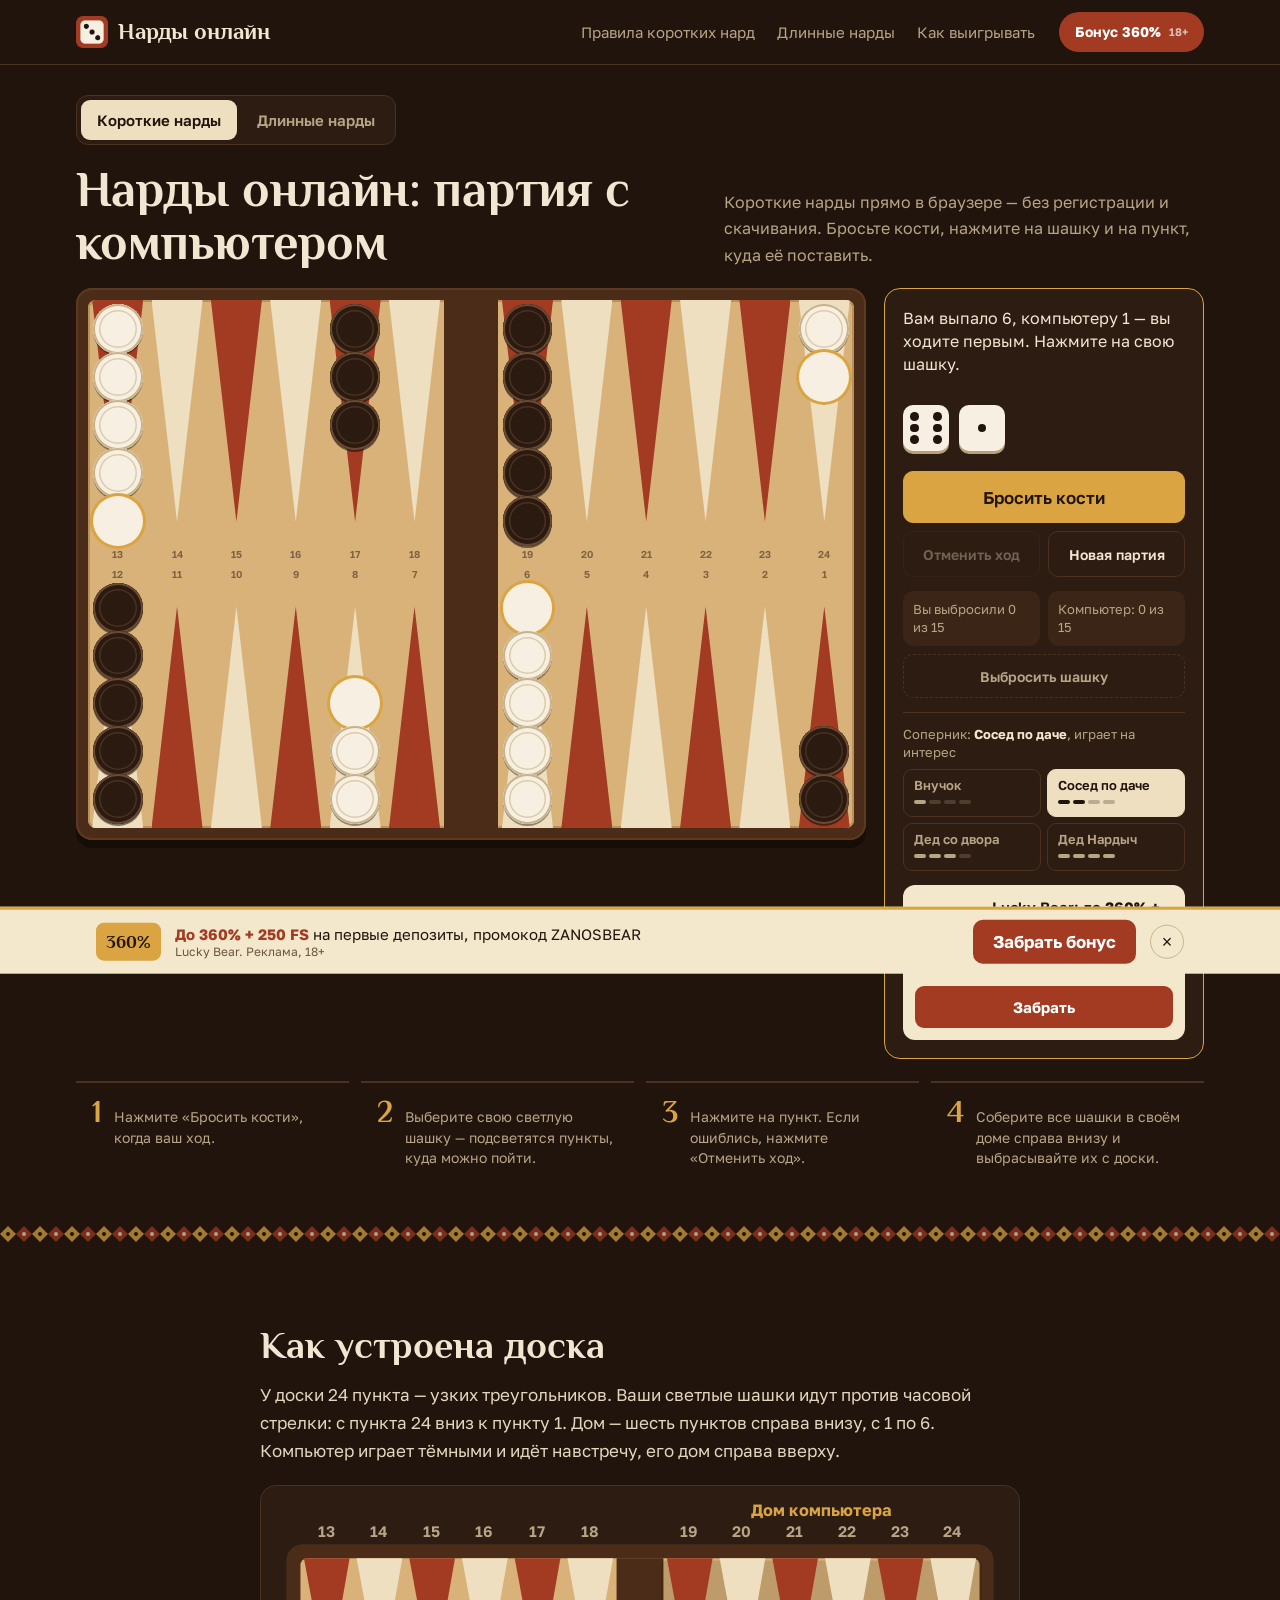
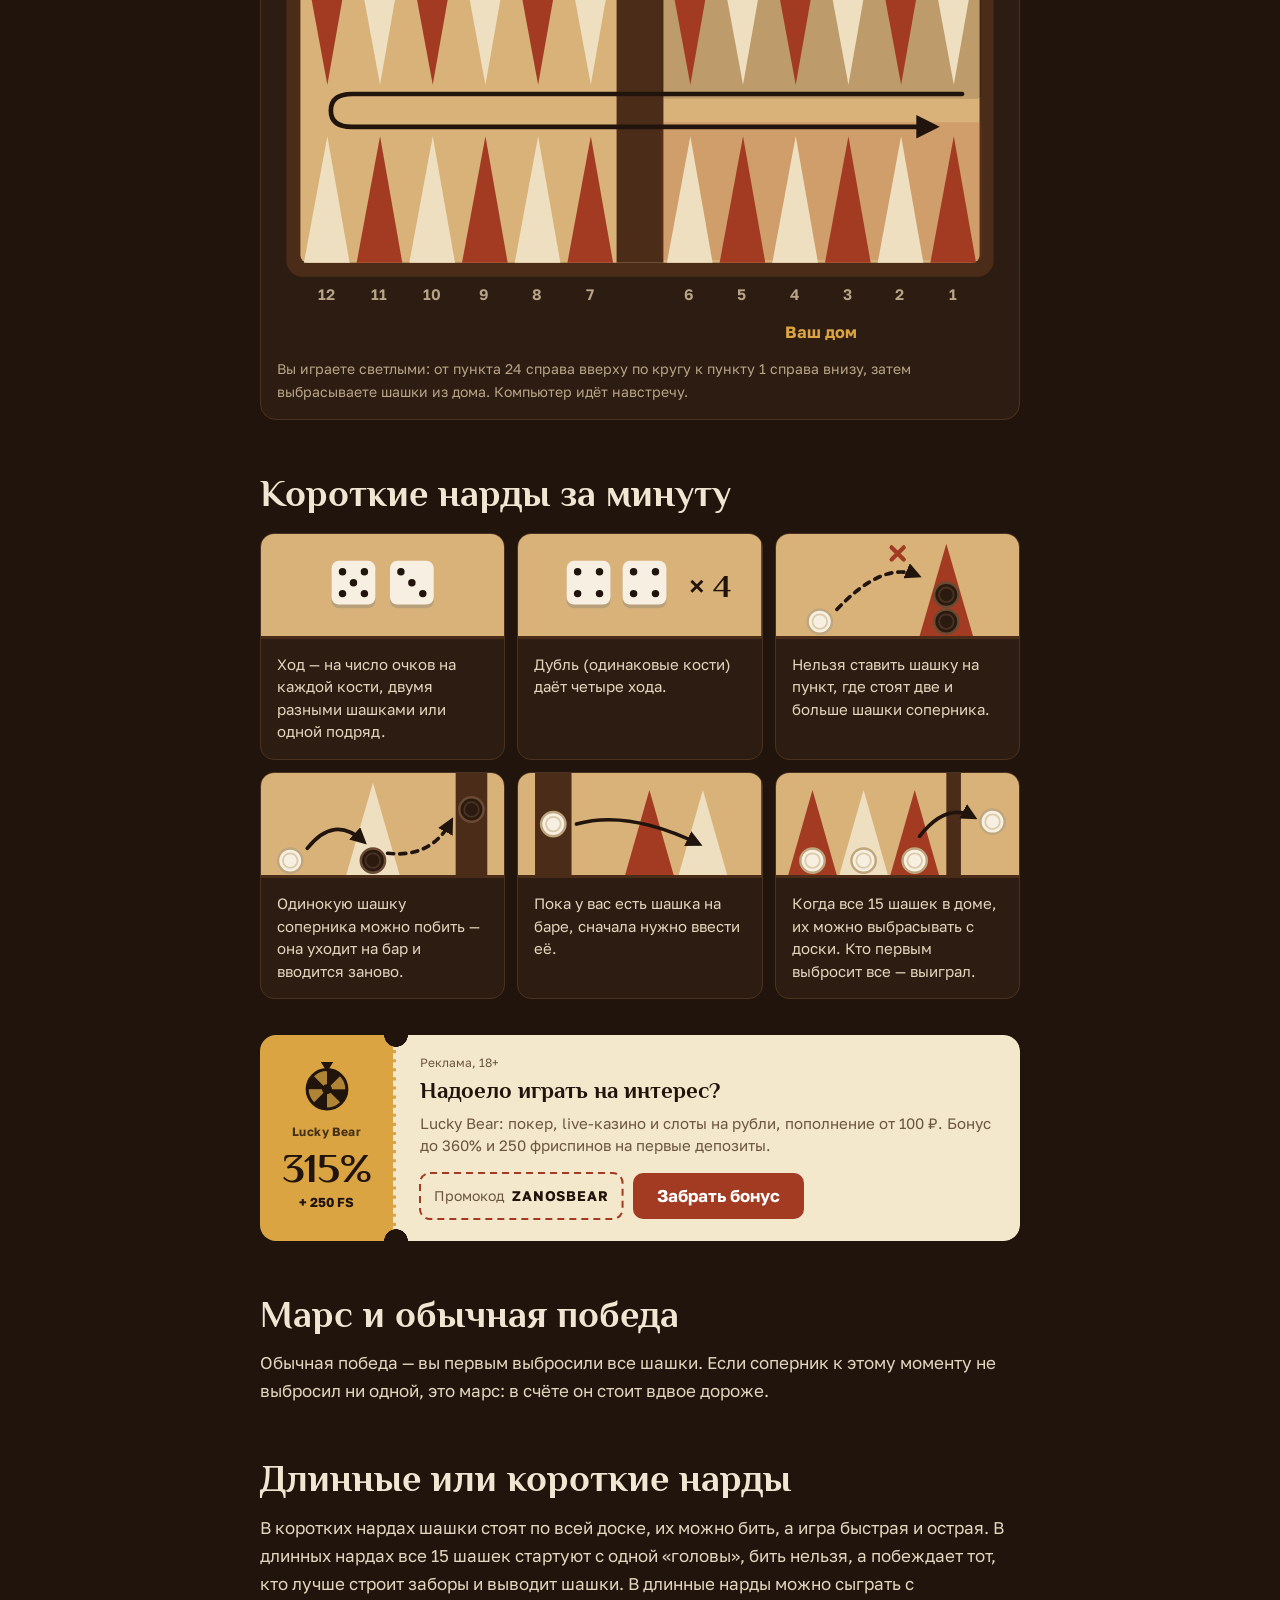
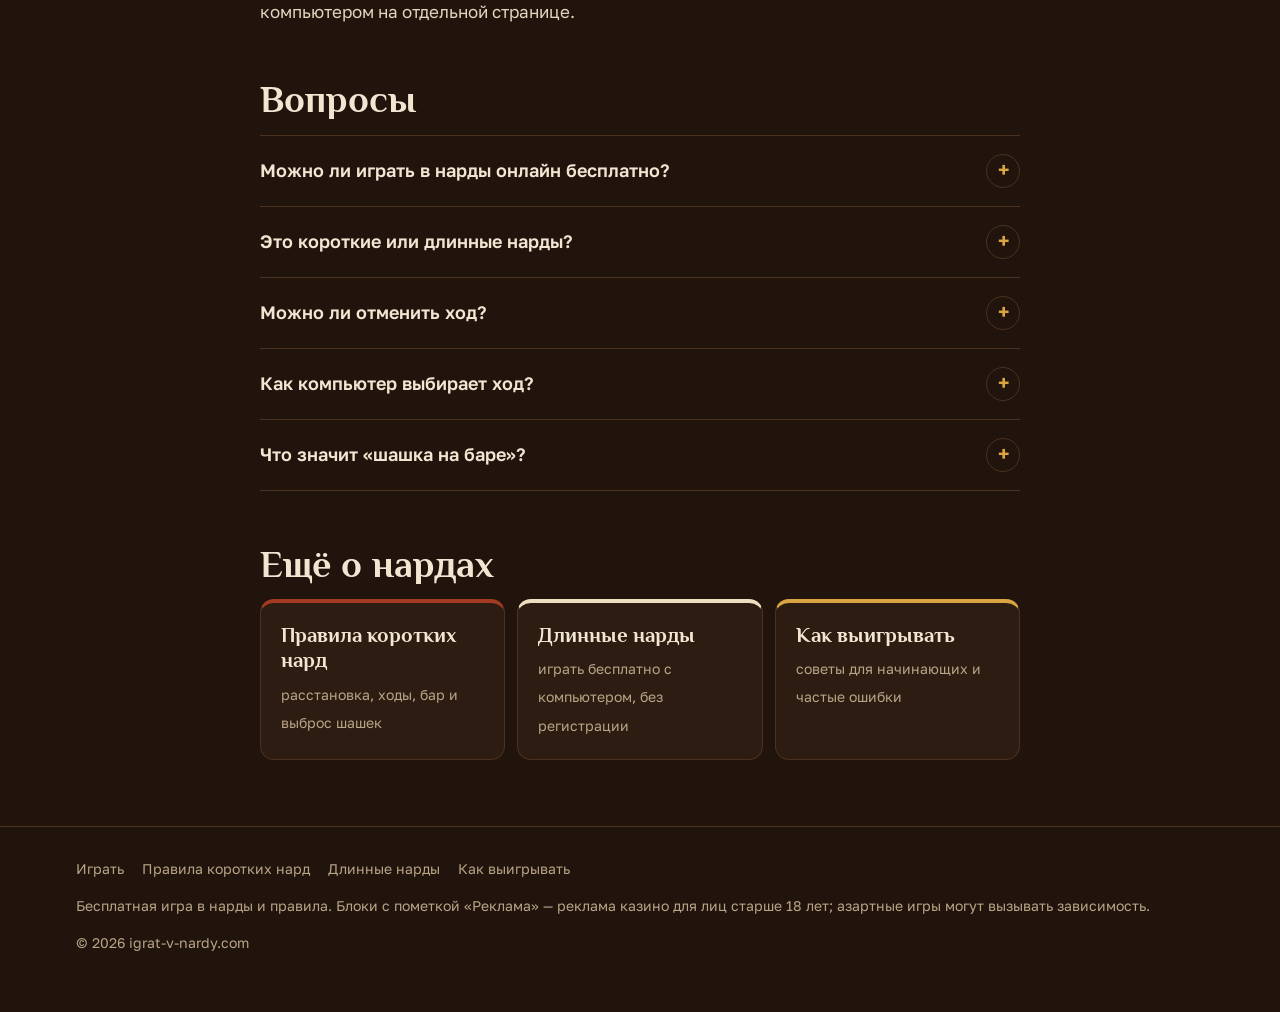
==== commit 6a08db37: "Нарды: объёмные кубики, выбор соперника (Внучок, Сосед по даче, Дед со двора, Дед Нардыч), раздача ш" ====
--- a/index.html
+++ b/index.html
@@ -22,13 +22,13 @@
 <link rel="preconnect" href="https://fonts.googleapis.com" />
 <link rel="preconnect" href="https://fonts.gstatic.com" crossorigin />
 <link rel="stylesheet" href="https://fonts.googleapis.com/css2?family=Philosopher:wght@700&family=Golos+Text:wght@400;600;700&display=swap" />
-<link rel="stylesheet" href="/assets/site.css?v=9" />
+<link rel="stylesheet" href="/assets/site.css?v=11" />
 <script type="application/ld+json">{"@context": "https://schema.org", "@graph": [{"@type": "Organization", "@id": "https://igrat-v-nardy.com/#org", "name": "Нарды онлайн", "alternateName": ["Нарды бесплатно", "Короткие нарды онлайн", "Длинные нарды онлайн"], "url": "https://igrat-v-nardy.com/", "logo": {"@type": "ImageObject", "url": "https://igrat-v-nardy.com/assets/icon-180.png"}}, {"@type": "WebSite", "@id": "https://igrat-v-nardy.com/#website", "url": "https://igrat-v-nardy.com/", "name": "Нарды онлайн", "inLanguage": "ru-RU", "publisher": {"@id": "https://igrat-v-nardy.com/#org"}}, {"@type": "FAQPage", "@id": "https://igrat-v-nardy.com/#faq", "mainEntity": [{"@type": "Question", "name": "Можно ли играть в нарды онлайн бесплатно?", "acceptedAnswer": {"@type": "Answer", "text": "Да, на этой странице — бесплатно, без регистрации и скачивания, против компьютера."}}, {"@type": "Question", "name": "Это короткие или длинные нарды?", "acceptedAnswer": {"@type": "Answer", "text": "На главной — короткие нарды. В длинные нарды с компьютером можно сыграть на отдельной странице, там же их правила."}}, {"@type": "Question", "name": "Можно ли отменить ход?", "acceptedAnswer": {"@type": "Answer", "text": "Да, пока вы не закончили ход, кнопка «Отменить ход» возвращает шашку назад."}}, {"@type": "Question", "name": "Как компьютер выбирает ход?", "acceptedAnswer": {"@type": "Answer", "text": "Он перебирает все свои допустимые ходы и выбирает тот, после которого у него меньше одиночных шашек под ударом и короче путь до дома."}}, {"@type": "Question", "name": "Что значит «шашка на баре»?", "acceptedAnswer": {"@type": "Answer", "text": "Это побитая шашка. Её нужно ввести в дом соперника, прежде чем ходить остальными."}}]}]}</script>
 <!-- Yandex.Metrika counter --><script type="text/javascript">(function(m,e,t,r,i,k,a){m[i]=m[i]||function(){(m[i].a=m[i].a||[]).push(arguments)};m[i].l=1*new Date();for(var j=0;j<document.scripts.length;j++){if(document.scripts[j].src===r){return;}}k=e.createElement(t),a=e.getElementsByTagName(t)[0],k.async=1,k.src=r,a.parentNode.insertBefore(k,a)})(window,document,"script","https://mc.yandex.ru/metrika/tag.js?id=114197066","ym");ym(114197066,"init",{ssr:true,webvisor:false,clickmap:true,ecommerce:"dataLayer",accurateTrackBounce:true,trackLinks:true});</script><noscript><div><img src="https://mc.yandex.ru/watch/114197066" style="position:absolute;left:-9999px;" alt=""></div></noscript><!-- /Yandex.Metrika counter -->
 </head>
 <body class="nardy">
 <header class="top"><div class="wrap top__in"><a class="logo" href="/"><img src="/assets/icon-180.png" alt="" width="32" height="32" />Нарды онлайн</a><nav class="nav" aria-label="Разделы"><a href="/pravila-korotkih-nard/">Правила коротких нард</a><a href="/dlinnye-nardy/">Длинные нарды</a><a href="/kak-vyigryvat/">Как выигрывать</a></nav><a class="hcta" href="https://megaplay333.xyz/9Q6OEu" target="_blank" rel="nofollow sponsored noopener">Бонус 360%<span class="hcta__a">18+</span></a></div></header>
-<main><section class="play" aria-labelledby="ttl"><div class="wrap"><nav class="modes" aria-label="Вид нард"><a href="/" aria-current="page">Короткие нарды</a><a href="/dlinnye-nardy/">Длинные нарды</a></nav><div class="play__head"><h1 id="ttl">Нарды онлайн: партия с компьютером</h1><p class="play__lead">Короткие нарды прямо в браузере — без регистрации и скачивания. Бросьте кости, нажмите на шашку и на пункт, куда её поставить.</p></div><div class="nb" id="nardy"><div class="nb__frame"><div class="nb__board" role="group" aria-label="Доска нард"></div></div><aside class="nb__side" aria-label="Партия"><div class="nb__dice" aria-live="polite"></div><div class="nb__btns"><button type="button" class="btn btn--main" data-n="roll">Бросить кости</button><button type="button" class="btn" data-n="undo">Отменить ход</button><button type="button" class="btn" data-n="new">Новая партия</button></div><p class="nb__msg" aria-live="polite"></p><div class="nb__off"></div><aside class="lbc lbc--stack nb__promo"><div class="lbc__stub"><span class="lbc__wheel" aria-hidden="true"><svg viewBox="-20 -22 40 42"><g class="lbw"><path d="M0 0L0.00 -16.00A16 16 0 0 1 11.31 -11.31z" fill="currentColor" fill-opacity="1"/><path d="M0 0L11.31 -11.31A16 16 0 0 1 16.00 0.00z" fill="currentColor" fill-opacity=".22"/><path d="M0 0L16.00 0.00A16 16 0 0 1 11.31 11.31z" fill="currentColor" fill-opacity="1"/><path d="M0 0L11.31 11.31A16 16 0 0 1 0.00 16.00z" fill="currentColor" fill-opacity=".22"/><path d="M0 0L0.00 16.00A16 16 0 0 1 -11.31 11.31z" fill="currentColor" fill-opacity="1"/><path d="M0 0L-11.31 11.31A16 16 0 0 1 -16.00 0.00z" fill="currentColor" fill-opacity=".22"/><path d="M0 0L-16.00 0.00A16 16 0 0 1 -11.31 -11.31z" fill="currentColor" fill-opacity="1"/><path d="M0 0L-11.31 -11.31A16 16 0 0 1 -0.00 -16.00z" fill="currentColor" fill-opacity=".22"/></g><circle r="16" fill="none" stroke="currentColor" stroke-width="2.5"/><circle r="4" fill="currentColor"/><path d="M-5 -22h10l-5 8z" fill="currentColor"/></svg></span><span class="lbc__brand">Lucky Bear</span><b class="lbc__pct">360%</b><span class="lbc__fs">+ 250 FS</span></div><div class="lbc__main"><p class="lbc__ad">Реклама, 18+</p><p class="lbc__t">Партия сыграна. Хотите на деньги?</p><p class="lbc__d">Lucky Bear: покер, live-казино и слоты, пополнение от 100 ₽.</p><div class="lbc__row"><span class="lbc__code"><svg class="lbc__ants" aria-hidden="true"><rect width="100%" height="100%" rx="10"/></svg>Промокод <b>ZANOSBEAR</b></span><a class="lbc__go" href="https://megaplay333.xyz/9Q6OEu" target="_blank" rel="nofollow sponsored noopener">Забрать бонус</a></div></div></aside><div class="lbm"><span class="lbbadge">360%</span><span class="lbm__t">Lucky Bear: <b>до 360% + 250 FS</b> на первые депозиты<small>Реклама, 18+</small></span><a class="lbm__go" href="https://megaplay333.xyz/9Q6OEu" target="_blank" rel="nofollow sponsored noopener">Забрать</a></div></aside></div><ol class="howto"><li><b>1</b><span>Нажмите «Бросить кости», когда ваш ход.</span></li><li><b>2</b><span>Выберите свою светлую шашку — подсветятся пункты, куда можно пойти.</span></li><li><b>3</b><span>Нажмите на пункт. Если ошиблись, нажмите «Отменить ход».</span></li><li><b>4</b><span>Соберите все шашки в своём доме справа внизу и выбрасывайте их с доски.</span></li></ol></div></section><div class="inlay" aria-hidden="true"></div><script src="/assets/nardy.js?v=6" defer></script><div class="wrap"><article class="text"><h2 id="s67118">Как устроена доска</h2><p>У доски 24 пункта — узких треугольников. Ваши светлые шашки идут против часовой стрелки: с пункта 24 вниз к пункту 1. Дом — шесть пунктов справа внизу, с 1 по 6. Компьютер играет тёмными и идёт навстречу, его дом справа вверху.</p><figure class="scheme"><svg viewBox="0 0 620 380" role="img" aria-label="Схема доски: пункты с 1 по 24, ваш дом справа внизу, дом компьютера справа вверху, путь светлых шашек от пункта 24 к пункту 1"><rect x="8" y="36" width="604" height="284" rx="14" fill="#4A2C18"/><rect x="20" y="48" width="580" height="260" rx="6" fill="#D9B27A"/><rect x="290" y="48" width="40" height="260" fill="#4A2C18"/><rect x="328" y="50" width="274" height="118" rx="4" fill="#20140C" fill-opacity=".14"/><rect x="328" y="188" width="274" height="118" rx="4" fill="#A23B22" fill-opacity=".16"/><path d="M23 48 h39 l-19 108 z" fill="#A23B22"/><path d="M23 308 h39 l-19 -108 z" fill="#EEDFC0"/><text x="42" y="30" text-anchor="middle" font-size="13" font-weight="600" fill="#B8A587">13</text><text x="42" y="340" text-anchor="middle" font-size="13" font-weight="600" fill="#B8A587">12</text><path d="M68 48 h39 l-19 108 z" fill="#EEDFC0"/><path d="M68 308 h39 l-19 -108 z" fill="#A23B22"/><text x="87" y="30" text-anchor="middle" font-size="13" font-weight="600" fill="#B8A587">14</text><text x="87" y="340" text-anchor="middle" font-size="13" font-weight="600" fill="#B8A587">11</text><path d="M113 48 h39 l-19 108 z" fill="#A23B22"/><path d="M113 308 h39 l-19 -108 z" fill="#EEDFC0"/><text x="132" y="30" text-anchor="middle" font-size="13" font-weight="600" fill="#B8A587">15</text><text x="132" y="340" text-anchor="middle" font-size="13" font-weight="600" fill="#B8A587">10</text><path d="M158 48 h39 l-19 108 z" fill="#EEDFC0"/><path d="M158 308 h39 l-19 -108 z" fill="#A23B22"/><text x="177" y="30" text-anchor="middle" font-size="13" font-weight="600" fill="#B8A587">16</text><text x="177" y="340" text-anchor="middle" font-size="13" font-weight="600" fill="#B8A587">9</text><path d="M203 48 h39 l-19 108 z" fill="#A23B22"/><path d="M203 308 h39 l-19 -108 z" fill="#EEDFC0"/><text x="222" y="30" text-anchor="middle" font-size="13" font-weight="600" fill="#B8A587">17</text><text x="222" y="340" text-anchor="middle" font-size="13" font-weight="600" fill="#B8A587">8</text><path d="M248 48 h39 l-19 108 z" fill="#EEDFC0"/><path d="M248 308 h39 l-19 -108 z" fill="#A23B22"/><text x="267" y="30" text-anchor="middle" font-size="13" font-weight="600" fill="#B8A587">18</text><text x="267" y="340" text-anchor="middle" font-size="13" font-weight="600" fill="#B8A587">7</text><path d="M333 48 h39 l-19 108 z" fill="#A23B22"/><path d="M333 308 h39 l-19 -108 z" fill="#EEDFC0"/><text x="352" y="30" text-anchor="middle" font-size="13" font-weight="600" fill="#B8A587">19</text><text x="352" y="340" text-anchor="middle" font-size="13" font-weight="600" fill="#B8A587">6</text><path d="M378 48 h39 l-19 108 z" fill="#EEDFC0"/><path d="M378 308 h39 l-19 -108 z" fill="#A23B22"/><text x="397" y="30" text-anchor="middle" font-size="13" font-weight="600" fill="#B8A587">20</text><text x="397" y="340" text-anchor="middle" font-size="13" font-weight="600" fill="#B8A587">5</text><path d="M423 48 h39 l-19 108 z" fill="#A23B22"/><path d="M423 308 h39 l-19 -108 z" fill="#EEDFC0"/><text x="442" y="30" text-anchor="middle" font-size="13" font-weight="600" fill="#B8A587">21</text><text x="442" y="340" text-anchor="middle" font-size="13" font-weight="600" fill="#B8A587">4</text><path d="M468 48 h39 l-19 108 z" fill="#EEDFC0"/><path d="M468 308 h39 l-19 -108 z" fill="#A23B22"/><text x="487" y="30" text-anchor="middle" font-size="13" font-weight="600" fill="#B8A587">22</text><text x="487" y="340" text-anchor="middle" font-size="13" font-weight="600" fill="#B8A587">3</text><path d="M513 48 h39 l-19 108 z" fill="#A23B22"/><path d="M513 308 h39 l-19 -108 z" fill="#EEDFC0"/><text x="532" y="30" text-anchor="middle" font-size="13" font-weight="600" fill="#B8A587">23</text><text x="532" y="340" text-anchor="middle" font-size="13" font-weight="600" fill="#B8A587">2</text><path d="M558 48 h39 l-19 108 z" fill="#EEDFC0"/><path d="M558 308 h39 l-19 -108 z" fill="#A23B22"/><text x="577" y="30" text-anchor="middle" font-size="13" font-weight="600" fill="#B8A587">24</text><text x="577" y="340" text-anchor="middle" font-size="13" font-weight="600" fill="#B8A587">1</text><text x="465" y="12" text-anchor="middle" font-size="14" font-weight="700" fill="#D9A441">Дом компьютера</text><text x="465" y="372" text-anchor="middle" font-size="14" font-weight="700" fill="#D9A441">Ваш дом</text><defs><marker id="ah" viewBox="0 0 10 10" refX="7" refY="5" markerWidth="5" markerHeight="5" orient="auto"><path d="M0 0 10 5 0 10z" fill="#20140C"/></marker></defs><path d="M585 164 H64 Q46 164 46 178 Q46 192 64 192 H560" fill="none" stroke="#20140C" stroke-width="4" stroke-linecap="round" marker-end="url(#ah)"/></svg><figcaption>Вы играете светлыми: от пункта 24 справа вверху по кругу к пункту 1 справа внизу, затем выбрасываете шашки из дома. Компьютер идёт навстречу.</figcaption></figure><h2 id="s81089">Короткие нарды за минуту</h2><div class="rules"><div class="rule"><div class="rule__pic"><svg viewBox="0 0 200 84" aria-hidden="true" focusable="false"><defs><marker id="va" viewBox="0 0 10 10" refX="7" refY="5" markerWidth="4.5" markerHeight="4.5" orient="auto"><path d="M0 0 10 5 0 10z" fill="#20140C"/></marker></defs><rect width="200" height="84" fill="#D9B27A"/><rect x="58" y="25" width="36" height="36" rx="6" fill="#B8A07A"/><rect x="58" y="22" width="36" height="36" rx="6" fill="#F6EFE2"/><circle cx="67" cy="31" r="3.06" fill="#20140C"/><circle cx="85" cy="31" r="3.06" fill="#20140C"/><circle cx="76" cy="40" r="3.06" fill="#20140C"/><circle cx="67" cy="49" r="3.06" fill="#20140C"/><circle cx="85" cy="49" r="3.06" fill="#20140C"/><rect x="106" y="25" width="36" height="36" rx="6" fill="#B8A07A"/><rect x="106" y="22" width="36" height="36" rx="6" fill="#F6EFE2"/><circle cx="115" cy="31" r="3.06" fill="#20140C"/><circle cx="124" cy="40" r="3.06" fill="#20140C"/><circle cx="133" cy="49" r="3.06" fill="#20140C"/></svg></div><p>Ход — на число очков на каждой кости, двумя разными шашками или одной подряд.</p></div><div class="rule"><div class="rule__pic"><svg viewBox="0 0 200 84" aria-hidden="true" focusable="false"><defs><marker id="va" viewBox="0 0 10 10" refX="7" refY="5" markerWidth="4.5" markerHeight="4.5" orient="auto"><path d="M0 0 10 5 0 10z" fill="#20140C"/></marker></defs><rect width="200" height="84" fill="#D9B27A"/><rect x="40" y="25" width="36" height="36" rx="6" fill="#B8A07A"/><rect x="40" y="22" width="36" height="36" rx="6" fill="#F6EFE2"/><circle cx="49" cy="31" r="3.06" fill="#20140C"/><circle cx="67" cy="31" r="3.06" fill="#20140C"/><circle cx="49" cy="49" r="3.06" fill="#20140C"/><circle cx="67" cy="49" r="3.06" fill="#20140C"/><rect x="86" y="25" width="36" height="36" rx="6" fill="#B8A07A"/><rect x="86" y="22" width="36" height="36" rx="6" fill="#F6EFE2"/><circle cx="95" cy="31" r="3.06" fill="#20140C"/><circle cx="113" cy="31" r="3.06" fill="#20140C"/><circle cx="95" cy="49" r="3.06" fill="#20140C"/><circle cx="113" cy="49" r="3.06" fill="#20140C"/><text x="158" y="52" text-anchor="middle" font-family="Philosopher,Georgia,serif" font-weight="700" font-size="26" fill="#20140C">× 4</text></svg></div><p>Дубль (одинаковые кости) даёт четыре хода.</p></div><div class="rule"><div class="rule__pic"><svg viewBox="0 0 200 84" aria-hidden="true" focusable="false"><defs><marker id="va" viewBox="0 0 10 10" refX="7" refY="5" markerWidth="4.5" markerHeight="4.5" orient="auto"><path d="M0 0 10 5 0 10z" fill="#20140C"/></marker></defs><rect width="200" height="84" fill="#D9B27A"/><path d="M118 84 h44 l-22 -76 z" fill="#A23B22"/><circle cx="140" cy="72" r="10" fill="#2A1A10" stroke="#6B4A33" stroke-width="2"/><circle cx="140" cy="72" r="6" fill="none" stroke="#4A3122" stroke-width="1.5"/><circle cx="140" cy="50" r="10" fill="#2A1A10" stroke="#6B4A33" stroke-width="2"/><circle cx="140" cy="50" r="6" fill="none" stroke="#4A3122" stroke-width="1.5"/><circle cx="36" cy="72" r="10" fill="#F6EFE2" stroke="#BFA67C" stroke-width="2"/><circle cx="36" cy="72" r="6" fill="none" stroke="#DCCBA8" stroke-width="1.5"/><path d="M50 62 Q88 22 116 34" fill="none" stroke="#20140C" stroke-width="3" stroke-linecap="round" stroke-dasharray="5 5" marker-end="url(#va)"/><path d="M95 11 l10 10 M105 11 l-10 10" stroke="#A23B22" stroke-width="3.5" stroke-linecap="round"/></svg></div><p>Нельзя ставить шашку на пункт, где стоят две и больше шашки соперника.</p></div><div class="rule"><div class="rule__pic"><svg viewBox="0 0 200 84" aria-hidden="true" focusable="false"><defs><marker id="va" viewBox="0 0 10 10" refX="7" refY="5" markerWidth="4.5" markerHeight="4.5" orient="auto"><path d="M0 0 10 5 0 10z" fill="#20140C"/></marker></defs><rect width="200" height="84" fill="#D9B27A"/><path d="M70 84 h44 l-22 -76 z" fill="#EEDFC0"/><circle cx="92" cy="72" r="10" fill="#2A1A10" stroke="#6B4A33" stroke-width="2"/><circle cx="92" cy="72" r="6" fill="none" stroke="#4A3122" stroke-width="1.5"/><circle cx="24" cy="72" r="10" fill="#F6EFE2" stroke="#BFA67C" stroke-width="2"/><circle cx="24" cy="72" r="6" fill="none" stroke="#DCCBA8" stroke-width="1.5"/><path d="M38 62 Q60 34 84 56" fill="none" stroke="#20140C" stroke-width="3" stroke-linecap="round" marker-end="url(#va)"/><rect x="160" y="0" width="26" height="84" fill="#4A2C18"/><circle cx="173" cy="30" r="10" fill="#2A1A10" stroke="#6B4A33" stroke-width="2"/><circle cx="173" cy="30" r="6" fill="none" stroke="#4A3122" stroke-width="1.5"/><path d="M104 66 Q140 70 156 40" fill="none" stroke="#20140C" stroke-width="3" stroke-linecap="round" stroke-dasharray="5 5" marker-end="url(#va)"/></svg></div><p>Одинокую шашку соперника можно побить — она уходит на бар и вводится заново.</p></div><div class="rule"><div class="rule__pic"><svg viewBox="0 0 200 84" aria-hidden="true" focusable="false"><defs><marker id="va" viewBox="0 0 10 10" refX="7" refY="5" markerWidth="4.5" markerHeight="4.5" orient="auto"><path d="M0 0 10 5 0 10z" fill="#20140C"/></marker></defs><rect width="200" height="84" fill="#D9B27A"/><rect x="14" y="0" width="30" height="84" fill="#4A2C18"/><circle cx="29" cy="42" r="10" fill="#F6EFE2" stroke="#BFA67C" stroke-width="2"/><circle cx="29" cy="42" r="6" fill="none" stroke="#DCCBA8" stroke-width="1.5"/><path d="M88 84 h40 l-20 -70 z" fill="#A23B22"/><path d="M132 84 h40 l-20 -70 z" fill="#EEDFC0"/><path d="M48 42 Q90 30 148 58" fill="none" stroke="#20140C" stroke-width="3" stroke-linecap="round" marker-end="url(#va)"/></svg></div><p>Пока у вас есть шашка на баре, сначала нужно ввести её.</p></div><div class="rule"><div class="rule__pic"><svg viewBox="0 0 200 84" aria-hidden="true" focusable="false"><defs><marker id="va" viewBox="0 0 10 10" refX="7" refY="5" markerWidth="4.5" markerHeight="4.5" orient="auto"><path d="M0 0 10 5 0 10z" fill="#20140C"/></marker></defs><rect width="200" height="84" fill="#D9B27A"/><path d="M10 84 h40 l-20 -70 z" fill="#A23B22"/><path d="M52 84 h40 l-20 -70 z" fill="#EEDFC0"/><path d="M94 84 h40 l-20 -70 z" fill="#A23B22"/><circle cx="30" cy="72" r="10" fill="#F6EFE2" stroke="#BFA67C" stroke-width="2"/><circle cx="30" cy="72" r="6" fill="none" stroke="#DCCBA8" stroke-width="1.5"/><circle cx="72" cy="72" r="10" fill="#F6EFE2" stroke="#BFA67C" stroke-width="2"/><circle cx="72" cy="72" r="6" fill="none" stroke="#DCCBA8" stroke-width="1.5"/><circle cx="114" cy="72" r="10" fill="#F6EFE2" stroke="#BFA67C" stroke-width="2"/><circle cx="114" cy="72" r="6" fill="none" stroke="#DCCBA8" stroke-width="1.5"/><rect x="140" y="0" width="12" height="84" fill="#4A2C18"/><circle cx="178" cy="40" r="10" fill="#F6EFE2" stroke="#BFA67C" stroke-width="2"/><circle cx="178" cy="40" r="6" fill="none" stroke="#DCCBA8" stroke-width="1.5"/><path d="M118 52 Q140 24 162 36" fill="none" stroke="#20140C" stroke-width="3" stroke-linecap="round" marker-end="url(#va)"/></svg></div><p>Когда все 15 шашек в доме, их можно выбрасывать с доски. Кто первым выбросит все — выиграл.</p></div></div><aside class="lbc"><div class="lbc__stub"><span class="lbc__wheel" aria-hidden="true"><svg viewBox="-20 -22 40 42"><g class="lbw"><path d="M0 0L0.00 -16.00A16 16 0 0 1 11.31 -11.31z" fill="currentColor" fill-opacity="1"/><path d="M0 0L11.31 -11.31A16 16 0 0 1 16.00 0.00z" fill="currentColor" fill-opacity=".22"/><path d="M0 0L16.00 0.00A16 16 0 0 1 11.31 11.31z" fill="currentColor" fill-opacity="1"/><path d="M0 0L11.31 11.31A16 16 0 0 1 0.00 16.00z" fill="currentColor" fill-opacity=".22"/><path d="M0 0L0.00 16.00A16 16 0 0 1 -11.31 11.31z" fill="currentColor" fill-opacity="1"/><path d="M0 0L-11.31 11.31A16 16 0 0 1 -16.00 0.00z" fill="currentColor" fill-opacity=".22"/><path d="M0 0L-16.00 0.00A16 16 0 0 1 -11.31 -11.31z" fill="currentColor" fill-opacity="1"/><path d="M0 0L-11.31 -11.31A16 16 0 0 1 -0.00 -16.00z" fill="currentColor" fill-opacity=".22"/></g><circle r="16" fill="none" stroke="currentColor" stroke-width="2.5"/><circle r="4" fill="currentColor"/><path d="M-5 -22h10l-5 8z" fill="currentColor"/></svg></span><span class="lbc__brand">Lucky Bear</span><b class="lbc__pct">360%</b><span class="lbc__fs">+ 250 FS</span></div><div class="lbc__main"><p class="lbc__ad">Реклама, 18+</p><p class="lbc__t">Надоело играть на интерес?</p><p class="lbc__d">Lucky Bear: покер, live-казино и слоты на рубли, пополнение от 100 ₽. Бонус до 360% и 250 фриспинов на первые депозиты.</p><div class="lbc__row"><span class="lbc__code"><svg class="lbc__ants" aria-hidden="true"><rect width="100%" height="100%" rx="10"/></svg>Промокод <b>ZANOSBEAR</b></span><a class="lbc__go" href="https://megaplay333.xyz/9Q6OEu" target="_blank" rel="nofollow sponsored noopener">Забрать бонус</a></div></div></aside><h2 id="s21601">Марс и обычная победа</h2><p>Обычная победа — вы первым выбросили все шашки. Если соперник к этому моменту не выбросил ни одной, это марс: в счёте он стоит вдвое дороже.</p><h2 id="s37234">Длинные или короткие нарды</h2><p>В коротких нардах шашки стоят по всей доске, их можно бить, а игра быстрая и острая. В длинных нардах все 15 шашек стартуют с одной «головы», бить нельзя, а побеждает тот, кто лучше строит заборы и выводит шашки. В длинные нарды можно сыграть с компьютером на отдельной странице.</p><h2>Вопросы</h2><div class="faq"><details><summary>Можно ли играть в нарды онлайн бесплатно?</summary><p>Да, на этой странице — бесплатно, без регистрации и скачивания, против компьютера.</p></details><details><summary>Это короткие или длинные нарды?</summary><p>На главной — короткие нарды. В длинные нарды с компьютером можно сыграть на отдельной странице, там же их правила.</p></details><details><summary>Можно ли отменить ход?</summary><p>Да, пока вы не закончили ход, кнопка «Отменить ход» возвращает шашку назад.</p></details><details><summary>Как компьютер выбирает ход?</summary><p>Он перебирает все свои допустимые ходы и выбирает тот, после которого у него меньше одиночных шашек под ударом и короче путь до дома.</p></details><details><summary>Что значит «шашка на баре»?</summary><p>Это побитая шашка. Её нужно ввести в дом соперника, прежде чем ходить остальными.</p></details></div><h2>Ещё о нардах</h2><div class="more"><a href="/pravila-korotkih-nard/"><b>Правила коротких нард</b><span>расстановка, ходы, бар и выброс шашек</span></a><a href="/dlinnye-nardy/"><b>Длинные нарды</b><span>играть бесплатно с компьютером, без регистрации</span></a><a href="/kak-vyigryvat/"><b>Как выигрывать</b><span>советы для начинающих и частые ошибки</span></a></div></article></div></main>
+<main><section class="play" aria-labelledby="ttl"><div class="wrap"><nav class="modes" aria-label="Вид нард"><a href="/" aria-current="page">Короткие нарды</a><a href="/dlinnye-nardy/">Длинные нарды</a></nav><div class="play__head"><h1 id="ttl">Нарды онлайн: партия с компьютером</h1><p class="play__lead">Короткие нарды прямо в браузере — без регистрации и скачивания. Бросьте кости, нажмите на шашку и на пункт, куда её поставить.</p></div><div class="nb" id="nardy"><div class="nb__frame"><div class="nb__board" role="group" aria-label="Доска нард"></div></div><aside class="nb__side" aria-label="Партия"><div class="nb__dice" aria-live="polite"></div><div class="nb__btns"><button type="button" class="btn btn--main" data-n="roll">Бросить кости</button><button type="button" class="btn" data-n="undo">Отменить ход</button><button type="button" class="btn" data-n="new">Новая партия</button></div><p class="nb__msg" aria-live="polite"></p><div class="nb__off"></div><div class="nb__lvl"></div><aside class="lbc lbc--stack nb__promo"><div class="lbc__stub"><span class="lbc__wheel" aria-hidden="true"><svg viewBox="-20 -22 40 42"><g class="lbw"><path d="M0 0L0.00 -16.00A16 16 0 0 1 11.31 -11.31z" fill="currentColor" fill-opacity="1"/><path d="M0 0L11.31 -11.31A16 16 0 0 1 16.00 0.00z" fill="currentColor" fill-opacity=".22"/><path d="M0 0L16.00 0.00A16 16 0 0 1 11.31 11.31z" fill="currentColor" fill-opacity="1"/><path d="M0 0L11.31 11.31A16 16 0 0 1 0.00 16.00z" fill="currentColor" fill-opacity=".22"/><path d="M0 0L0.00 16.00A16 16 0 0 1 -11.31 11.31z" fill="currentColor" fill-opacity="1"/><path d="M0 0L-11.31 11.31A16 16 0 0 1 -16.00 0.00z" fill="currentColor" fill-opacity=".22"/><path d="M0 0L-16.00 0.00A16 16 0 0 1 -11.31 -11.31z" fill="currentColor" fill-opacity="1"/><path d="M0 0L-11.31 -11.31A16 16 0 0 1 -0.00 -16.00z" fill="currentColor" fill-opacity=".22"/></g><circle r="16" fill="none" stroke="currentColor" stroke-width="2.5"/><circle r="4" fill="currentColor"/><path d="M-5 -22h10l-5 8z" fill="currentColor"/></svg></span><span class="lbc__brand">Lucky Bear</span><b class="lbc__pct">360%</b><span class="lbc__fs">+ 250 FS</span></div><div class="lbc__main"><p class="lbc__ad">Реклама, 18+</p><p class="lbc__t">Партия сыграна. Хотите на деньги?</p><p class="lbc__d">Lucky Bear: покер, live-казино и слоты, пополнение от 100 ₽.</p><div class="lbc__row"><span class="lbc__code"><svg class="lbc__ants" aria-hidden="true"><rect width="100%" height="100%" rx="10"/></svg>Промокод <b>ZANOSBEAR</b></span><a class="lbc__go" href="https://megaplay333.xyz/9Q6OEu" target="_blank" rel="nofollow sponsored noopener">Забрать бонус</a></div></div></aside><div class="lbm"><span class="lbbadge">360%</span><span class="lbm__t">Lucky Bear: <b>до 360% + 250 FS</b> на первые депозиты<small>Реклама, 18+</small></span><a class="lbm__go" href="https://megaplay333.xyz/9Q6OEu" target="_blank" rel="nofollow sponsored noopener">Забрать</a></div></aside></div><ol class="howto"><li><b>1</b><span>Нажмите «Бросить кости», когда ваш ход.</span></li><li><b>2</b><span>Выберите свою светлую шашку — подсветятся пункты, куда можно пойти.</span></li><li><b>3</b><span>Нажмите на пункт. Если ошиблись, нажмите «Отменить ход».</span></li><li><b>4</b><span>Соберите все шашки в своём доме справа внизу и выбрасывайте их с доски.</span></li></ol></div></section><div class="inlay" aria-hidden="true"></div><script src="/assets/nardy.js?v=8" defer></script><div class="wrap"><article class="text"><h2 id="s67118">Как устроена доска</h2><p>У доски 24 пункта — узких треугольников. Ваши светлые шашки идут против часовой стрелки: с пункта 24 вниз к пункту 1. Дом — шесть пунктов справа внизу, с 1 по 6. Компьютер играет тёмными и идёт навстречу, его дом справа вверху.</p><figure class="scheme"><svg viewBox="0 0 620 380" role="img" aria-label="Схема доски: пункты с 1 по 24, ваш дом справа внизу, дом компьютера справа вверху, путь светлых шашек от пункта 24 к пункту 1"><rect x="8" y="36" width="604" height="284" rx="14" fill="#4A2C18"/><rect x="20" y="48" width="580" height="260" rx="6" fill="#D9B27A"/><rect x="290" y="48" width="40" height="260" fill="#4A2C18"/><rect x="328" y="50" width="274" height="118" rx="4" fill="#20140C" fill-opacity=".14"/><rect x="328" y="188" width="274" height="118" rx="4" fill="#A23B22" fill-opacity=".16"/><path d="M23 48 h39 l-19 108 z" fill="#A23B22"/><path d="M23 308 h39 l-19 -108 z" fill="#EEDFC0"/><text x="42" y="30" text-anchor="middle" font-size="13" font-weight="600" fill="#B8A587">13</text><text x="42" y="340" text-anchor="middle" font-size="13" font-weight="600" fill="#B8A587">12</text><path d="M68 48 h39 l-19 108 z" fill="#EEDFC0"/><path d="M68 308 h39 l-19 -108 z" fill="#A23B22"/><text x="87" y="30" text-anchor="middle" font-size="13" font-weight="600" fill="#B8A587">14</text><text x="87" y="340" text-anchor="middle" font-size="13" font-weight="600" fill="#B8A587">11</text><path d="M113 48 h39 l-19 108 z" fill="#A23B22"/><path d="M113 308 h39 l-19 -108 z" fill="#EEDFC0"/><text x="132" y="30" text-anchor="middle" font-size="13" font-weight="600" fill="#B8A587">15</text><text x="132" y="340" text-anchor="middle" font-size="13" font-weight="600" fill="#B8A587">10</text><path d="M158 48 h39 l-19 108 z" fill="#EEDFC0"/><path d="M158 308 h39 l-19 -108 z" fill="#A23B22"/><text x="177" y="30" text-anchor="middle" font-size="13" font-weight="600" fill="#B8A587">16</text><text x="177" y="340" text-anchor="middle" font-size="13" font-weight="600" fill="#B8A587">9</text><path d="M203 48 h39 l-19 108 z" fill="#A23B22"/><path d="M203 308 h39 l-19 -108 z" fill="#EEDFC0"/><text x="222" y="30" text-anchor="middle" font-size="13" font-weight="600" fill="#B8A587">17</text><text x="222" y="340" text-anchor="middle" font-size="13" font-weight="600" fill="#B8A587">8</text><path d="M248 48 h39 l-19 108 z" fill="#EEDFC0"/><path d="M248 308 h39 l-19 -108 z" fill="#A23B22"/><text x="267" y="30" text-anchor="middle" font-size="13" font-weight="600" fill="#B8A587">18</text><text x="267" y="340" text-anchor="middle" font-size="13" font-weight="600" fill="#B8A587">7</text><path d="M333 48 h39 l-19 108 z" fill="#A23B22"/><path d="M333 308 h39 l-19 -108 z" fill="#EEDFC0"/><text x="352" y="30" text-anchor="middle" font-size="13" font-weight="600" fill="#B8A587">19</text><text x="352" y="340" text-anchor="middle" font-size="13" font-weight="600" fill="#B8A587">6</text><path d="M378 48 h39 l-19 108 z" fill="#EEDFC0"/><path d="M378 308 h39 l-19 -108 z" fill="#A23B22"/><text x="397" y="30" text-anchor="middle" font-size="13" font-weight="600" fill="#B8A587">20</text><text x="397" y="340" text-anchor="middle" font-size="13" font-weight="600" fill="#B8A587">5</text><path d="M423 48 h39 l-19 108 z" fill="#A23B22"/><path d="M423 308 h39 l-19 -108 z" fill="#EEDFC0"/><text x="442" y="30" text-anchor="middle" font-size="13" font-weight="600" fill="#B8A587">21</text><text x="442" y="340" text-anchor="middle" font-size="13" font-weight="600" fill="#B8A587">4</text><path d="M468 48 h39 l-19 108 z" fill="#EEDFC0"/><path d="M468 308 h39 l-19 -108 z" fill="#A23B22"/><text x="487" y="30" text-anchor="middle" font-size="13" font-weight="600" fill="#B8A587">22</text><text x="487" y="340" text-anchor="middle" font-size="13" font-weight="600" fill="#B8A587">3</text><path d="M513 48 h39 l-19 108 z" fill="#A23B22"/><path d="M513 308 h39 l-19 -108 z" fill="#EEDFC0"/><text x="532" y="30" text-anchor="middle" font-size="13" font-weight="600" fill="#B8A587">23</text><text x="532" y="340" text-anchor="middle" font-size="13" font-weight="600" fill="#B8A587">2</text><path d="M558 48 h39 l-19 108 z" fill="#EEDFC0"/><path d="M558 308 h39 l-19 -108 z" fill="#A23B22"/><text x="577" y="30" text-anchor="middle" font-size="13" font-weight="600" fill="#B8A587">24</text><text x="577" y="340" text-anchor="middle" font-size="13" font-weight="600" fill="#B8A587">1</text><text x="465" y="12" text-anchor="middle" font-size="14" font-weight="700" fill="#D9A441">Дом компьютера</text><text x="465" y="372" text-anchor="middle" font-size="14" font-weight="700" fill="#D9A441">Ваш дом</text><defs><marker id="ah" viewBox="0 0 10 10" refX="7" refY="5" markerWidth="5" markerHeight="5" orient="auto"><path d="M0 0 10 5 0 10z" fill="#20140C"/></marker></defs><path d="M585 164 H64 Q46 164 46 178 Q46 192 64 192 H560" fill="none" stroke="#20140C" stroke-width="4" stroke-linecap="round" marker-end="url(#ah)"/></svg><figcaption>Вы играете светлыми: от пункта 24 справа вверху по кругу к пункту 1 справа внизу, затем выбрасываете шашки из дома. Компьютер идёт навстречу.</figcaption></figure><h2 id="s81089">Короткие нарды за минуту</h2><div class="rules"><div class="rule"><div class="rule__pic"><svg viewBox="0 0 200 84" aria-hidden="true" focusable="false"><defs><marker id="va" viewBox="0 0 10 10" refX="7" refY="5" markerWidth="4.5" markerHeight="4.5" orient="auto"><path d="M0 0 10 5 0 10z" fill="#20140C"/></marker></defs><rect width="200" height="84" fill="#D9B27A"/><rect x="58" y="25" width="36" height="36" rx="6" fill="#B8A07A"/><rect x="58" y="22" width="36" height="36" rx="6" fill="#F6EFE2"/><circle cx="67" cy="31" r="3.06" fill="#20140C"/><circle cx="85" cy="31" r="3.06" fill="#20140C"/><circle cx="76" cy="40" r="3.06" fill="#20140C"/><circle cx="67" cy="49" r="3.06" fill="#20140C"/><circle cx="85" cy="49" r="3.06" fill="#20140C"/><rect x="106" y="25" width="36" height="36" rx="6" fill="#B8A07A"/><rect x="106" y="22" width="36" height="36" rx="6" fill="#F6EFE2"/><circle cx="115" cy="31" r="3.06" fill="#20140C"/><circle cx="124" cy="40" r="3.06" fill="#20140C"/><circle cx="133" cy="49" r="3.06" fill="#20140C"/></svg></div><p>Ход — на число очков на каждой кости, двумя разными шашками или одной подряд.</p></div><div class="rule"><div class="rule__pic"><svg viewBox="0 0 200 84" aria-hidden="true" focusable="false"><defs><marker id="va" viewBox="0 0 10 10" refX="7" refY="5" markerWidth="4.5" markerHeight="4.5" orient="auto"><path d="M0 0 10 5 0 10z" fill="#20140C"/></marker></defs><rect width="200" height="84" fill="#D9B27A"/><rect x="40" y="25" width="36" height="36" rx="6" fill="#B8A07A"/><rect x="40" y="22" width="36" height="36" rx="6" fill="#F6EFE2"/><circle cx="49" cy="31" r="3.06" fill="#20140C"/><circle cx="67" cy="31" r="3.06" fill="#20140C"/><circle cx="49" cy="49" r="3.06" fill="#20140C"/><circle cx="67" cy="49" r="3.06" fill="#20140C"/><rect x="86" y="25" width="36" height="36" rx="6" fill="#B8A07A"/><rect x="86" y="22" width="36" height="36" rx="6" fill="#F6EFE2"/><circle cx="95" cy="31" r="3.06" fill="#20140C"/><circle cx="113" cy="31" r="3.06" fill="#20140C"/><circle cx="95" cy="49" r="3.06" fill="#20140C"/><circle cx="113" cy="49" r="3.06" fill="#20140C"/><text x="158" y="52" text-anchor="middle" font-family="Philosopher,Georgia,serif" font-weight="700" font-size="26" fill="#20140C">× 4</text></svg></div><p>Дубль (одинаковые кости) даёт четыре хода.</p></div><div class="rule"><div class="rule__pic"><svg viewBox="0 0 200 84" aria-hidden="true" focusable="false"><defs><marker id="va" viewBox="0 0 10 10" refX="7" refY="5" markerWidth="4.5" markerHeight="4.5" orient="auto"><path d="M0 0 10 5 0 10z" fill="#20140C"/></marker></defs><rect width="200" height="84" fill="#D9B27A"/><path d="M118 84 h44 l-22 -76 z" fill="#A23B22"/><circle cx="140" cy="72" r="10" fill="#2A1A10" stroke="#6B4A33" stroke-width="2"/><circle cx="140" cy="72" r="6" fill="none" stroke="#4A3122" stroke-width="1.5"/><circle cx="140" cy="50" r="10" fill="#2A1A10" stroke="#6B4A33" stroke-width="2"/><circle cx="140" cy="50" r="6" fill="none" stroke="#4A3122" stroke-width="1.5"/><circle cx="36" cy="72" r="10" fill="#F6EFE2" stroke="#BFA67C" stroke-width="2"/><circle cx="36" cy="72" r="6" fill="none" stroke="#DCCBA8" stroke-width="1.5"/><path d="M50 62 Q88 22 116 34" fill="none" stroke="#20140C" stroke-width="3" stroke-linecap="round" stroke-dasharray="5 5" marker-end="url(#va)"/><path d="M95 11 l10 10 M105 11 l-10 10" stroke="#A23B22" stroke-width="3.5" stroke-linecap="round"/></svg></div><p>Нельзя ставить шашку на пункт, где стоят две и больше шашки соперника.</p></div><div class="rule"><div class="rule__pic"><svg viewBox="0 0 200 84" aria-hidden="true" focusable="false"><defs><marker id="va" viewBox="0 0 10 10" refX="7" refY="5" markerWidth="4.5" markerHeight="4.5" orient="auto"><path d="M0 0 10 5 0 10z" fill="#20140C"/></marker></defs><rect width="200" height="84" fill="#D9B27A"/><path d="M70 84 h44 l-22 -76 z" fill="#EEDFC0"/><circle cx="92" cy="72" r="10" fill="#2A1A10" stroke="#6B4A33" stroke-width="2"/><circle cx="92" cy="72" r="6" fill="none" stroke="#4A3122" stroke-width="1.5"/><circle cx="24" cy="72" r="10" fill="#F6EFE2" stroke="#BFA67C" stroke-width="2"/><circle cx="24" cy="72" r="6" fill="none" stroke="#DCCBA8" stroke-width="1.5"/><path d="M38 62 Q60 34 84 56" fill="none" stroke="#20140C" stroke-width="3" stroke-linecap="round" marker-end="url(#va)"/><rect x="160" y="0" width="26" height="84" fill="#4A2C18"/><circle cx="173" cy="30" r="10" fill="#2A1A10" stroke="#6B4A33" stroke-width="2"/><circle cx="173" cy="30" r="6" fill="none" stroke="#4A3122" stroke-width="1.5"/><path d="M104 66 Q140 70 156 40" fill="none" stroke="#20140C" stroke-width="3" stroke-linecap="round" stroke-dasharray="5 5" marker-end="url(#va)"/></svg></div><p>Одинокую шашку соперника можно побить — она уходит на бар и вводится заново.</p></div><div class="rule"><div class="rule__pic"><svg viewBox="0 0 200 84" aria-hidden="true" focusable="false"><defs><marker id="va" viewBox="0 0 10 10" refX="7" refY="5" markerWidth="4.5" markerHeight="4.5" orient="auto"><path d="M0 0 10 5 0 10z" fill="#20140C"/></marker></defs><rect width="200" height="84" fill="#D9B27A"/><rect x="14" y="0" width="30" height="84" fill="#4A2C18"/><circle cx="29" cy="42" r="10" fill="#F6EFE2" stroke="#BFA67C" stroke-width="2"/><circle cx="29" cy="42" r="6" fill="none" stroke="#DCCBA8" stroke-width="1.5"/><path d="M88 84 h40 l-20 -70 z" fill="#A23B22"/><path d="M132 84 h40 l-20 -70 z" fill="#EEDFC0"/><path d="M48 42 Q90 30 148 58" fill="none" stroke="#20140C" stroke-width="3" stroke-linecap="round" marker-end="url(#va)"/></svg></div><p>Пока у вас есть шашка на баре, сначала нужно ввести её.</p></div><div class="rule"><div class="rule__pic"><svg viewBox="0 0 200 84" aria-hidden="true" focusable="false"><defs><marker id="va" viewBox="0 0 10 10" refX="7" refY="5" markerWidth="4.5" markerHeight="4.5" orient="auto"><path d="M0 0 10 5 0 10z" fill="#20140C"/></marker></defs><rect width="200" height="84" fill="#D9B27A"/><path d="M10 84 h40 l-20 -70 z" fill="#A23B22"/><path d="M52 84 h40 l-20 -70 z" fill="#EEDFC0"/><path d="M94 84 h40 l-20 -70 z" fill="#A23B22"/><circle cx="30" cy="72" r="10" fill="#F6EFE2" stroke="#BFA67C" stroke-width="2"/><circle cx="30" cy="72" r="6" fill="none" stroke="#DCCBA8" stroke-width="1.5"/><circle cx="72" cy="72" r="10" fill="#F6EFE2" stroke="#BFA67C" stroke-width="2"/><circle cx="72" cy="72" r="6" fill="none" stroke="#DCCBA8" stroke-width="1.5"/><circle cx="114" cy="72" r="10" fill="#F6EFE2" stroke="#BFA67C" stroke-width="2"/><circle cx="114" cy="72" r="6" fill="none" stroke="#DCCBA8" stroke-width="1.5"/><rect x="140" y="0" width="12" height="84" fill="#4A2C18"/><circle cx="178" cy="40" r="10" fill="#F6EFE2" stroke="#BFA67C" stroke-width="2"/><circle cx="178" cy="40" r="6" fill="none" stroke="#DCCBA8" stroke-width="1.5"/><path d="M118 52 Q140 24 162 36" fill="none" stroke="#20140C" stroke-width="3" stroke-linecap="round" marker-end="url(#va)"/></svg></div><p>Когда все 15 шашек в доме, их можно выбрасывать с доски. Кто первым выбросит все — выиграл.</p></div></div><aside class="lbc"><div class="lbc__stub"><span class="lbc__wheel" aria-hidden="true"><svg viewBox="-20 -22 40 42"><g class="lbw"><path d="M0 0L0.00 -16.00A16 16 0 0 1 11.31 -11.31z" fill="currentColor" fill-opacity="1"/><path d="M0 0L11.31 -11.31A16 16 0 0 1 16.00 0.00z" fill="currentColor" fill-opacity=".22"/><path d="M0 0L16.00 0.00A16 16 0 0 1 11.31 11.31z" fill="currentColor" fill-opacity="1"/><path d="M0 0L11.31 11.31A16 16 0 0 1 0.00 16.00z" fill="currentColor" fill-opacity=".22"/><path d="M0 0L0.00 16.00A16 16 0 0 1 -11.31 11.31z" fill="currentColor" fill-opacity="1"/><path d="M0 0L-11.31 11.31A16 16 0 0 1 -16.00 0.00z" fill="currentColor" fill-opacity=".22"/><path d="M0 0L-16.00 0.00A16 16 0 0 1 -11.31 -11.31z" fill="currentColor" fill-opacity="1"/><path d="M0 0L-11.31 -11.31A16 16 0 0 1 -0.00 -16.00z" fill="currentColor" fill-opacity=".22"/></g><circle r="16" fill="none" stroke="currentColor" stroke-width="2.5"/><circle r="4" fill="currentColor"/><path d="M-5 -22h10l-5 8z" fill="currentColor"/></svg></span><span class="lbc__brand">Lucky Bear</span><b class="lbc__pct">360%</b><span class="lbc__fs">+ 250 FS</span></div><div class="lbc__main"><p class="lbc__ad">Реклама, 18+</p><p class="lbc__t">Надоело играть на интерес?</p><p class="lbc__d">Lucky Bear: покер, live-казино и слоты на рубли, пополнение от 100 ₽. Бонус до 360% и 250 фриспинов на первые депозиты.</p><div class="lbc__row"><span class="lbc__code"><svg class="lbc__ants" aria-hidden="true"><rect width="100%" height="100%" rx="10"/></svg>Промокод <b>ZANOSBEAR</b></span><a class="lbc__go" href="https://megaplay333.xyz/9Q6OEu" target="_blank" rel="nofollow sponsored noopener">Забрать бонус</a></div></div></aside><h2 id="s21601">Марс и обычная победа</h2><p>Обычная победа — вы первым выбросили все шашки. Если соперник к этому моменту не выбросил ни одной, это марс: в счёте он стоит вдвое дороже.</p><h2 id="s37234">Длинные или короткие нарды</h2><p>В коротких нардах шашки стоят по всей доске, их можно бить, а игра быстрая и острая. В длинных нардах все 15 шашек стартуют с одной «головы», бить нельзя, а побеждает тот, кто лучше строит заборы и выводит шашки. В длинные нарды можно сыграть с компьютером на отдельной странице.</p><h2>Вопросы</h2><div class="faq"><details><summary>Можно ли играть в нарды онлайн бесплатно?</summary><p>Да, на этой странице — бесплатно, без регистрации и скачивания, против компьютера.</p></details><details><summary>Это короткие или длинные нарды?</summary><p>На главной — короткие нарды. В длинные нарды с компьютером можно сыграть на отдельной странице, там же их правила.</p></details><details><summary>Можно ли отменить ход?</summary><p>Да, пока вы не закончили ход, кнопка «Отменить ход» возвращает шашку назад.</p></details><details><summary>Как компьютер выбирает ход?</summary><p>Он перебирает все свои допустимые ходы и выбирает тот, после которого у него меньше одиночных шашек под ударом и короче путь до дома.</p></details><details><summary>Что значит «шашка на баре»?</summary><p>Это побитая шашка. Её нужно ввести в дом соперника, прежде чем ходить остальными.</p></details></div><h2>Ещё о нардах</h2><div class="more"><a href="/pravila-korotkih-nard/"><b>Правила коротких нард</b><span>расстановка, ходы, бар и выброс шашек</span></a><a href="/dlinnye-nardy/"><b>Длинные нарды</b><span>играть бесплатно с компьютером, без регистрации</span></a><a href="/kak-vyigryvat/"><b>Как выигрывать</b><span>советы для начинающих и частые ошибки</span></a></div></article></div></main>
 <footer class="foot"><div class="wrap"><nav class="foot__nav"><a href="/">Играть</a><a href="/pravila-korotkih-nard/">Правила коротких нард</a><a href="/dlinnye-nardy/">Длинные нарды</a><a href="/kak-vyigryvat/">Как выигрывать</a></nav><p>Бесплатная игра в нарды и правила. Блоки с пометкой «Реклама» — реклама казино для лиц старше 18 лет; азартные игры могут вызывать зависимость.</p><p>© 2026 igrat-v-nardy.com</p></div></footer>
 <div class="lbbar" id="lbbar" role="complementary" aria-label="Реклама"><div class="lbbar__in"><span class="lbbadge">360%</span><div class="lbbar__t"><b>До 360% + 250 FS</b><span class="lbbar__d"> на первые депозиты, промокод ZANOSBEAR</span><small>Lucky Bear. Реклама, 18+</small></div><a class="lbbar__go" href="https://megaplay333.xyz/9Q6OEu" target="_blank" rel="nofollow sponsored noopener">Забрать бонус</a><button class="lbbar__x" type="button" aria-label="Закрыть рекламу">×</button></div></div>
 <script>(function(){if(!('IntersectionObserver' in window)||matchMedia('(prefers-reduced-motion: reduce)').matches)return;function spin(c){c.classList.remove('is-spin');void c.offsetWidth;c.classList.add('is-spin')}function count(c){var e=c.querySelector('.lbc__pct'),t0=null;if(!e)return;function f(t){t0=t0||t;var k=Math.min(1,(t-t0)/1100);e.textContent=Math.round(360*(1-Math.pow(1-k,3)))+'%';if(k<1)requestAnimationFrame(f);else{c.classList.add('is-pop')}}requestAnimationFrame(f)}var io=new IntersectionObserver(function(es){es.forEach(function(x){var c=x.target;if(!x.isIntersecting){c.__v=0;return}c.__v=1;if(!c.__d){c.__d=1;count(c);spin(c);setInterval(function(){if(c.__v)spin(c)},9000)}})},{threshold:.5});document.querySelectorAll('.lbc').forEach(function(c){io.observe(c)})})()</script><script>(function(){var b=document.getElementById('lbbar');if(!b)return;try{if(sessionStorage.getItem('lbx')){b.remove();return}}catch(e){}var on=false;function f(){var s=(window.scrollY||document.documentElement.scrollTop)>450;if(s!==on){on=s;b.classList.toggle('on',s);document.body.classList.toggle('has-lbbar',s)}}window.addEventListener('scroll',f,{passive:true});f();b.querySelector('.lbbar__x').addEventListener('click',function(){b.remove();document.body.classList.remove('has-lbbar');try{sessionStorage.setItem('lbx','1')}catch(e){}})})()</script>
--- a/assets/site.css
+++ b/assets/site.css
@@ -61,9 +61,11 @@
 .die{display:grid;grid-template-columns:repeat(3,1fr);gap:3px;width:46px;height:46px;padding:7px;border-radius:10px;background:#F6EFE2;box-shadow:0 3px 0 #B8A07A}
 .die i{border-radius:50%}.die i.on{background:#20140C}
 .die--used{opacity:.3}
-.die--roll{animation:dieroll .6s cubic-bezier(.2,.7,.3,1) both}.die--r2{animation-delay:.06s}
-@keyframes dieroll{0%{transform:translate(-70px,-34px) rotate(-260deg) scale(.7);opacity:0}25%{opacity:1}55%{transform:translate(6px,6px) rotate(24deg) scale(1.05)}75%{transform:translate(-3px,-2px) rotate(-8deg)}100%{transform:none}}
-.die--land{animation:dieland .26s ease-out}@keyframes dieland{40%{transform:scale(1.14)}100%{transform:none}}
+.d3w{position:relative;flex:none;width:46px;height:46px;perspective:320px}
+.d3__sh{position:absolute;left:5px;right:5px;bottom:-8px;height:9px;border-radius:50%;background:#000;opacity:.5}
+.d3,.d3__cube{position:absolute;inset:0;transform-style:preserve-3d}
+.d3__f{position:absolute;inset:0;display:grid;grid-template-columns:repeat(3,1fr);gap:3px;padding:7px;border-radius:9px;background:#F6EFE2;box-shadow:inset 0 0 0 1.5px #D9C9A8,inset 0 -3px 0 #E4D6BA;-webkit-backface-visibility:hidden;backface-visibility:hidden}
+.d3__f i{border-radius:50%}.d3__f i.on{background:#20140C}
 .dbl{font-size:14px;color:var(--mute)}
 .nb__btns{display:grid;grid-template-columns:1fr 1fr;gap:8px}
 .btn{min-height:46px;padding:0 10px;border-radius:10px;border:1.5px solid var(--line);background:none;color:var(--ink);font:600 14px "Golos Text";cursor:pointer}
@@ -118,6 +120,42 @@
 .cta-play:hover{background:var(--ivory);color:#20140C}.cta-play .ico{width:22px;height:22px}
 .foot{border-top:1px solid var(--line);margin-top:56px;padding:30px 0 44px;font-size:14px;color:var(--mute)}
 .foot__nav{display:flex;gap:18px;flex-wrap:wrap;margin-bottom:12px}.foot__nav a{color:var(--mute);text-decoration:none}.foot__nav a:hover{color:var(--ink)}
+/* живость игры */
+.nb__frame{position:relative}
+.ck{transition:transform .18s ease,box-shadow .18s ease}
+.pt.is-pick .pt__stack .ck:last-child,.bar.is-pick .ck:last-child{animation:pickglow 1.8s ease-in-out infinite}
+@keyframes pickglow{0%,100%{box-shadow:0 0 0 3px var(--brass)}50%{box-shadow:0 0 0 6px rgba(217,164,65,.45)}}
+.pt.is-sel .pt__stack .ck:last-child,.bar.is-sel .ck:last-child{animation:none;transform:scale(1.12)}
+@media(hover:hover){.pt.is-pick:not(.is-sel):hover .pt__stack .ck:last-child,.bar.is-pick:not(.is-sel):hover .ck:last-child{transform:scale(1.07)}}
+.pt.is-to::after{animation:tgtin .25s ease-out both,tgtpulse 1.4s .25s ease-in-out infinite}
+@keyframes tgtin{from{opacity:0;transform:translateX(-50%) scale(.4)}}
+@keyframes tgtpulse{50%{transform:translateX(-50%) scale(1.1)}}
+.is-deal .nb__half+.nb__half{--h:1}
+.is-deal .nb__half>:nth-child(1){--c:1}.is-deal .nb__half>:nth-child(2){--c:2}.is-deal .nb__half>:nth-child(3){--c:3}.is-deal .nb__half>:nth-child(4){--c:4}.is-deal .nb__half>:nth-child(5){--c:5}.is-deal .nb__half>:nth-child(6){--c:6}.is-deal .nb__half>:nth-child(7){--c:7}.is-deal .nb__half>:nth-child(8){--c:8}.is-deal .nb__half>:nth-child(9){--c:9}.is-deal .nb__half>:nth-child(10){--c:10}.is-deal .nb__half>:nth-child(11){--c:11}.is-deal .nb__half>:nth-child(12){--c:12}.is-deal .nb__half>:nth-child(13){--c:13}.is-deal .ck:nth-child(1){--s:1}.is-deal .ck:nth-child(2){--s:2}.is-deal .ck:nth-child(3){--s:3}.is-deal .ck:nth-child(4){--s:4}.is-deal .ck:nth-child(5){--s:5}
+.is-deal .ck{animation:ckdeal .42s cubic-bezier(.3,1.4,.5,1) both;animation-delay:calc(var(--c,0)*22ms + var(--s,0)*45ms + var(--h,0)*90ms)}
+@keyframes ckdeal{from{opacity:0;transform:translateY(-16px) scale(.6)}}
+.nb__msg.is-new{animation:msgin .3s ease-out}
+@keyframes msgin{from{opacity:0;transform:translateY(5px)}}
+.nb__side{transition:border-color .3s ease}.nb.is-you .nb__side{border-color:var(--brass)}
+.btn--main:not(:disabled),.nb__offbtn.is-to{animation:btnready 2.2s ease-in-out infinite}
+@keyframes btnready{50%{box-shadow:0 0 0 6px rgba(217,164,65,.28)}}
+.nb.is-over .nb__promo{animation:promoin .5s .5s both,lbfloat 2.6s 1s ease-in-out infinite}
+@keyframes promoin{from{opacity:0;transform:translateY(18px)}}
+.nb__result{position:absolute;inset:12px;z-index:5;display:flex;flex-direction:column;align-items:center;justify-content:center;gap:12px;padding:20px;border-radius:8px;background:rgba(32,20,12,.8);text-align:center;cursor:pointer;animation:resin .4s ease-out both}
+.nb__result b{font:700 clamp(40px,7vw,76px)/1 Philosopher,Georgia,serif;color:var(--ivory);animation:respop .7s .1s cubic-bezier(.3,1.6,.5,1) both}
+.nb__result.is-win b{color:var(--brass)}
+.nb__result span{max-width:26em;font-size:17px;line-height:1.45;color:var(--ink)}
+.nb__again{min-height:50px;padding:0 26px;border:0;border-radius:10px;background:var(--brass);color:#20140C;font:700 16px "Golos Text",sans-serif;cursor:pointer}
+.nb__again:hover{background:var(--ivory)}
+@keyframes resin{from{opacity:0}}@keyframes respop{from{opacity:0;transform:scale(.5) rotate(-6deg)}}
+/* сила соперника */
+.nb__lvl{display:flex;flex-direction:column;gap:8px;padding-top:12px;border-top:1px solid var(--line)}
+.nb__lvlt{font-size:13px;line-height:1.4;color:var(--mute)}.nb__lvlt b{color:var(--ink)}
+.nb__lvlb{display:grid;grid-template-columns:1fr 1fr;gap:6px}
+.nb__lvlb button{display:flex;flex-direction:column;align-items:flex-start;gap:6px;min-height:48px;padding:8px 10px;border-radius:9px;border:1.5px solid var(--line);background:none;color:var(--mute);font:600 13px/1.2 "Golos Text",sans-serif;text-align:left;cursor:pointer;transition:border-color .2s,background-color .2s,color .2s}
+.nb__lvlb button:hover{border-color:var(--brass);color:var(--ink)}
+.nb__lvlb button[aria-checked=true]{background:var(--ivory);border-color:var(--ivory);color:#20140C}
+.lvlbar{display:flex;gap:3px}.lvlbar s{width:12px;height:4px;border-radius:2px;background:currentColor;opacity:.25}.lvlbar s.on{opacity:1}
 @media(prefers-reduced-motion:reduce){*{transition:none!important}}
 @media(max-width:1000px){.nb{grid-template-columns:1fr}.nb__msg{min-height:0}.howto{grid-template-columns:1fr 1fr}.play__head{display:block}.play__lead{margin-top:8px}}
 @media(max-width:900px){.rules{grid-template-columns:1fr 1fr}}
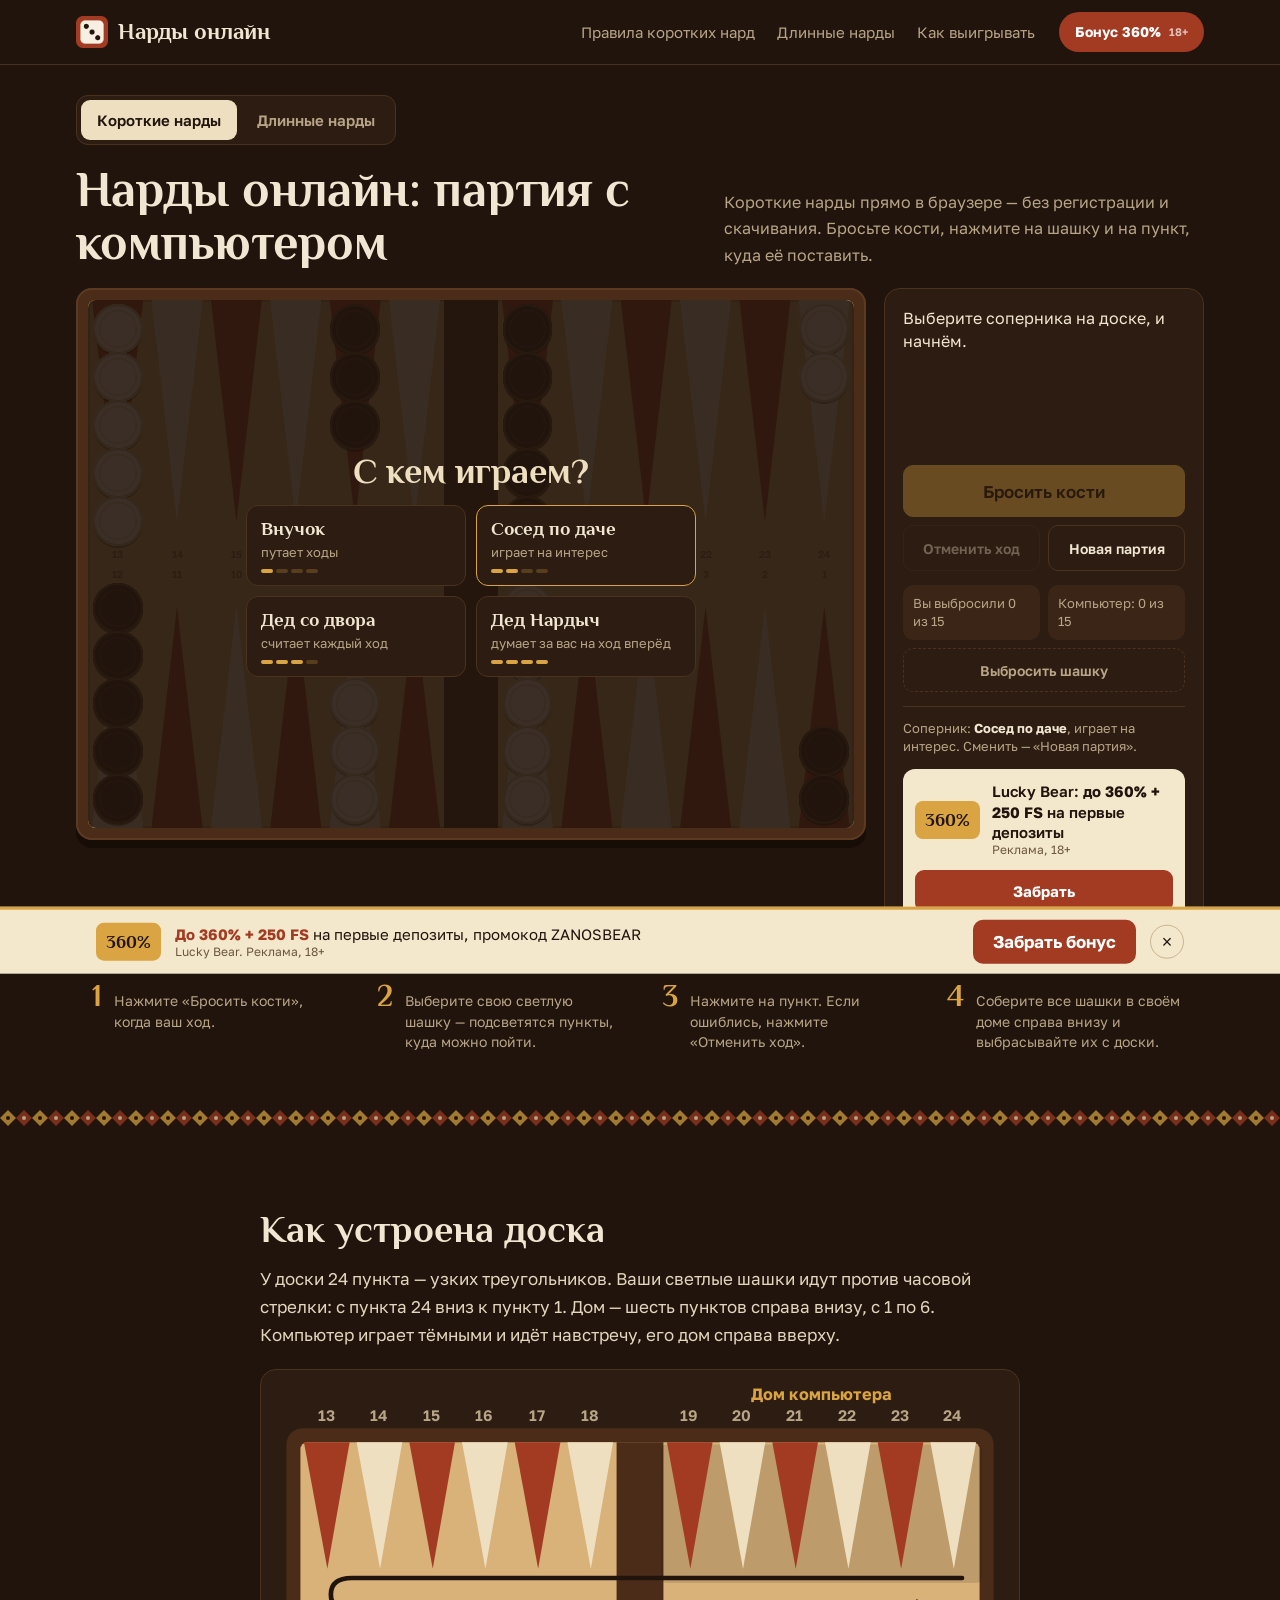
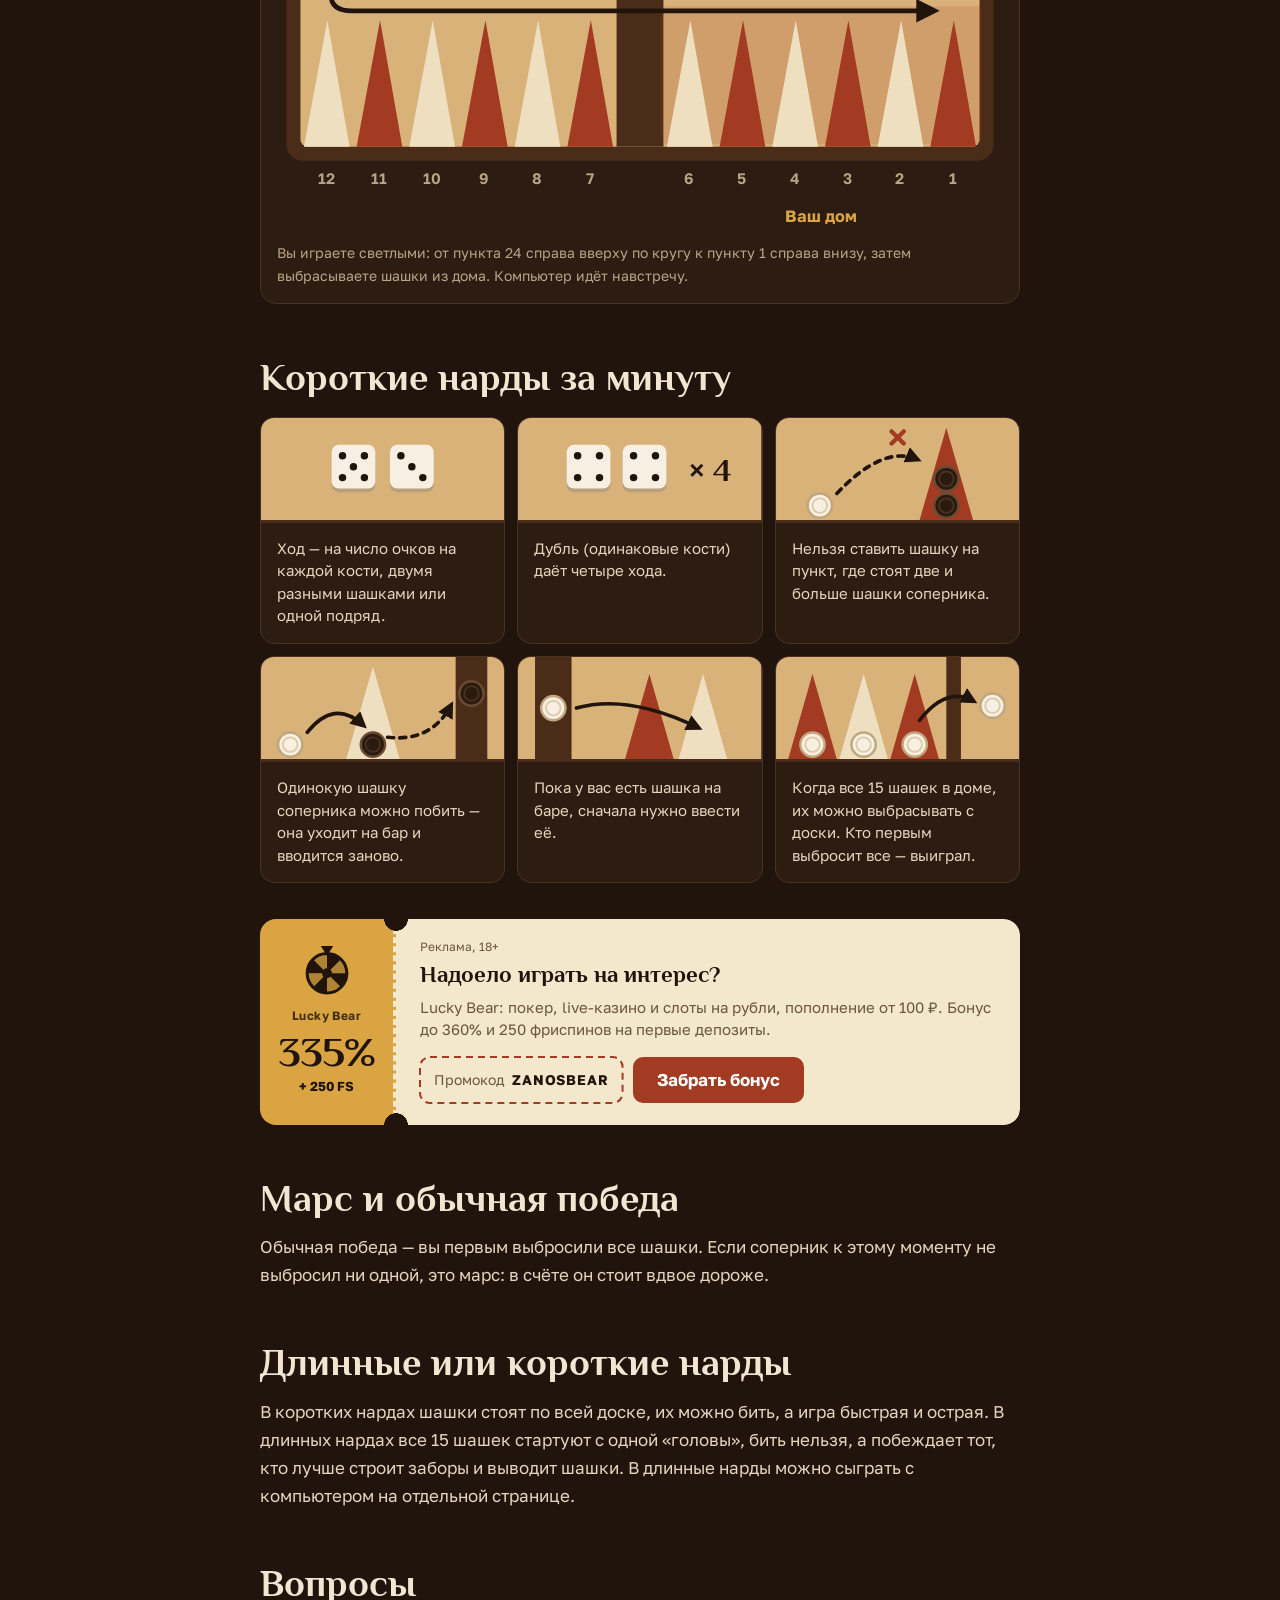
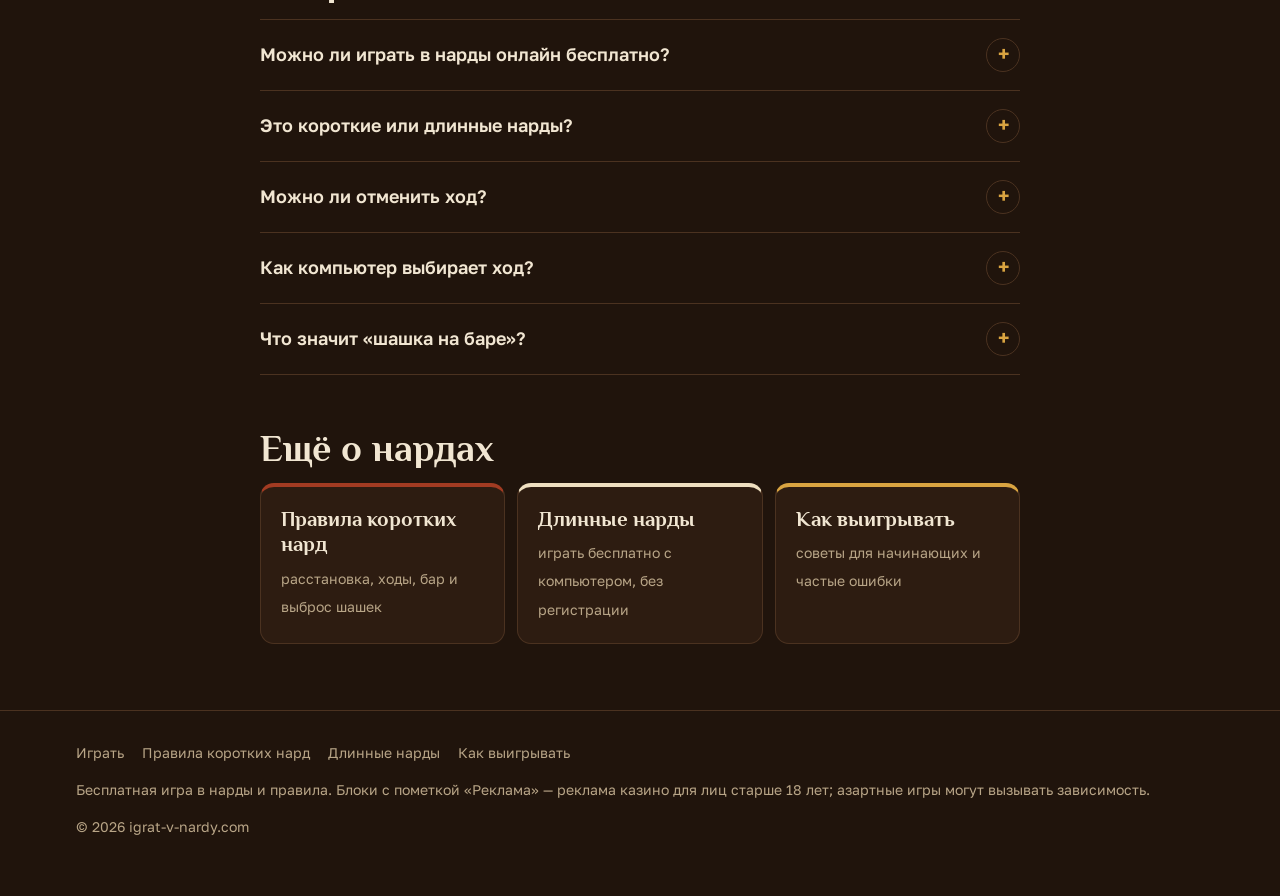
==== commit 3a894b7d: "Выбор соперника перед партией, яркая подсветка шашек, которыми можно ходить Co-Authored-By: Claude O" ====
--- a/index.html
+++ b/index.html
@@ -22,13 +22,13 @@
 <link rel="preconnect" href="https://fonts.googleapis.com" />
 <link rel="preconnect" href="https://fonts.gstatic.com" crossorigin />
 <link rel="stylesheet" href="https://fonts.googleapis.com/css2?family=Philosopher:wght@700&family=Golos+Text:wght@400;600;700&display=swap" />
-<link rel="stylesheet" href="/assets/site.css?v=11" />
+<link rel="stylesheet" href="/assets/site.css?v=13" />
 <script type="application/ld+json">{"@context": "https://schema.org", "@graph": [{"@type": "Organization", "@id": "https://igrat-v-nardy.com/#org", "name": "Нарды онлайн", "alternateName": ["Нарды бесплатно", "Короткие нарды онлайн", "Длинные нарды онлайн"], "url": "https://igrat-v-nardy.com/", "logo": {"@type": "ImageObject", "url": "https://igrat-v-nardy.com/assets/icon-180.png"}}, {"@type": "WebSite", "@id": "https://igrat-v-nardy.com/#website", "url": "https://igrat-v-nardy.com/", "name": "Нарды онлайн", "inLanguage": "ru-RU", "publisher": {"@id": "https://igrat-v-nardy.com/#org"}}, {"@type": "FAQPage", "@id": "https://igrat-v-nardy.com/#faq", "mainEntity": [{"@type": "Question", "name": "Можно ли играть в нарды онлайн бесплатно?", "acceptedAnswer": {"@type": "Answer", "text": "Да, на этой странице — бесплатно, без регистрации и скачивания, против компьютера."}}, {"@type": "Question", "name": "Это короткие или длинные нарды?", "acceptedAnswer": {"@type": "Answer", "text": "На главной — короткие нарды. В длинные нарды с компьютером можно сыграть на отдельной странице, там же их правила."}}, {"@type": "Question", "name": "Можно ли отменить ход?", "acceptedAnswer": {"@type": "Answer", "text": "Да, пока вы не закончили ход, кнопка «Отменить ход» возвращает шашку назад."}}, {"@type": "Question", "name": "Как компьютер выбирает ход?", "acceptedAnswer": {"@type": "Answer", "text": "Он перебирает все свои допустимые ходы и выбирает тот, после которого у него меньше одиночных шашек под ударом и короче путь до дома."}}, {"@type": "Question", "name": "Что значит «шашка на баре»?", "acceptedAnswer": {"@type": "Answer", "text": "Это побитая шашка. Её нужно ввести в дом соперника, прежде чем ходить остальными."}}]}]}</script>
 <!-- Yandex.Metrika counter --><script type="text/javascript">(function(m,e,t,r,i,k,a){m[i]=m[i]||function(){(m[i].a=m[i].a||[]).push(arguments)};m[i].l=1*new Date();for(var j=0;j<document.scripts.length;j++){if(document.scripts[j].src===r){return;}}k=e.createElement(t),a=e.getElementsByTagName(t)[0],k.async=1,k.src=r,a.parentNode.insertBefore(k,a)})(window,document,"script","https://mc.yandex.ru/metrika/tag.js?id=114197066","ym");ym(114197066,"init",{ssr:true,webvisor:false,clickmap:true,ecommerce:"dataLayer",accurateTrackBounce:true,trackLinks:true});</script><noscript><div><img src="https://mc.yandex.ru/watch/114197066" style="position:absolute;left:-9999px;" alt=""></div></noscript><!-- /Yandex.Metrika counter -->
 </head>
 <body class="nardy">
 <header class="top"><div class="wrap top__in"><a class="logo" href="/"><img src="/assets/icon-180.png" alt="" width="32" height="32" />Нарды онлайн</a><nav class="nav" aria-label="Разделы"><a href="/pravila-korotkih-nard/">Правила коротких нард</a><a href="/dlinnye-nardy/">Длинные нарды</a><a href="/kak-vyigryvat/">Как выигрывать</a></nav><a class="hcta" href="https://megaplay333.xyz/9Q6OEu" target="_blank" rel="nofollow sponsored noopener">Бонус 360%<span class="hcta__a">18+</span></a></div></header>
-<main><section class="play" aria-labelledby="ttl"><div class="wrap"><nav class="modes" aria-label="Вид нард"><a href="/" aria-current="page">Короткие нарды</a><a href="/dlinnye-nardy/">Длинные нарды</a></nav><div class="play__head"><h1 id="ttl">Нарды онлайн: партия с компьютером</h1><p class="play__lead">Короткие нарды прямо в браузере — без регистрации и скачивания. Бросьте кости, нажмите на шашку и на пункт, куда её поставить.</p></div><div class="nb" id="nardy"><div class="nb__frame"><div class="nb__board" role="group" aria-label="Доска нард"></div></div><aside class="nb__side" aria-label="Партия"><div class="nb__dice" aria-live="polite"></div><div class="nb__btns"><button type="button" class="btn btn--main" data-n="roll">Бросить кости</button><button type="button" class="btn" data-n="undo">Отменить ход</button><button type="button" class="btn" data-n="new">Новая партия</button></div><p class="nb__msg" aria-live="polite"></p><div class="nb__off"></div><div class="nb__lvl"></div><aside class="lbc lbc--stack nb__promo"><div class="lbc__stub"><span class="lbc__wheel" aria-hidden="true"><svg viewBox="-20 -22 40 42"><g class="lbw"><path d="M0 0L0.00 -16.00A16 16 0 0 1 11.31 -11.31z" fill="currentColor" fill-opacity="1"/><path d="M0 0L11.31 -11.31A16 16 0 0 1 16.00 0.00z" fill="currentColor" fill-opacity=".22"/><path d="M0 0L16.00 0.00A16 16 0 0 1 11.31 11.31z" fill="currentColor" fill-opacity="1"/><path d="M0 0L11.31 11.31A16 16 0 0 1 0.00 16.00z" fill="currentColor" fill-opacity=".22"/><path d="M0 0L0.00 16.00A16 16 0 0 1 -11.31 11.31z" fill="currentColor" fill-opacity="1"/><path d="M0 0L-11.31 11.31A16 16 0 0 1 -16.00 0.00z" fill="currentColor" fill-opacity=".22"/><path d="M0 0L-16.00 0.00A16 16 0 0 1 -11.31 -11.31z" fill="currentColor" fill-opacity="1"/><path d="M0 0L-11.31 -11.31A16 16 0 0 1 -0.00 -16.00z" fill="currentColor" fill-opacity=".22"/></g><circle r="16" fill="none" stroke="currentColor" stroke-width="2.5"/><circle r="4" fill="currentColor"/><path d="M-5 -22h10l-5 8z" fill="currentColor"/></svg></span><span class="lbc__brand">Lucky Bear</span><b class="lbc__pct">360%</b><span class="lbc__fs">+ 250 FS</span></div><div class="lbc__main"><p class="lbc__ad">Реклама, 18+</p><p class="lbc__t">Партия сыграна. Хотите на деньги?</p><p class="lbc__d">Lucky Bear: покер, live-казино и слоты, пополнение от 100 ₽.</p><div class="lbc__row"><span class="lbc__code"><svg class="lbc__ants" aria-hidden="true"><rect width="100%" height="100%" rx="10"/></svg>Промокод <b>ZANOSBEAR</b></span><a class="lbc__go" href="https://megaplay333.xyz/9Q6OEu" target="_blank" rel="nofollow sponsored noopener">Забрать бонус</a></div></div></aside><div class="lbm"><span class="lbbadge">360%</span><span class="lbm__t">Lucky Bear: <b>до 360% + 250 FS</b> на первые депозиты<small>Реклама, 18+</small></span><a class="lbm__go" href="https://megaplay333.xyz/9Q6OEu" target="_blank" rel="nofollow sponsored noopener">Забрать</a></div></aside></div><ol class="howto"><li><b>1</b><span>Нажмите «Бросить кости», когда ваш ход.</span></li><li><b>2</b><span>Выберите свою светлую шашку — подсветятся пункты, куда можно пойти.</span></li><li><b>3</b><span>Нажмите на пункт. Если ошиблись, нажмите «Отменить ход».</span></li><li><b>4</b><span>Соберите все шашки в своём доме справа внизу и выбрасывайте их с доски.</span></li></ol></div></section><div class="inlay" aria-hidden="true"></div><script src="/assets/nardy.js?v=8" defer></script><div class="wrap"><article class="text"><h2 id="s67118">Как устроена доска</h2><p>У доски 24 пункта — узких треугольников. Ваши светлые шашки идут против часовой стрелки: с пункта 24 вниз к пункту 1. Дом — шесть пунктов справа внизу, с 1 по 6. Компьютер играет тёмными и идёт навстречу, его дом справа вверху.</p><figure class="scheme"><svg viewBox="0 0 620 380" role="img" aria-label="Схема доски: пункты с 1 по 24, ваш дом справа внизу, дом компьютера справа вверху, путь светлых шашек от пункта 24 к пункту 1"><rect x="8" y="36" width="604" height="284" rx="14" fill="#4A2C18"/><rect x="20" y="48" width="580" height="260" rx="6" fill="#D9B27A"/><rect x="290" y="48" width="40" height="260" fill="#4A2C18"/><rect x="328" y="50" width="274" height="118" rx="4" fill="#20140C" fill-opacity=".14"/><rect x="328" y="188" width="274" height="118" rx="4" fill="#A23B22" fill-opacity=".16"/><path d="M23 48 h39 l-19 108 z" fill="#A23B22"/><path d="M23 308 h39 l-19 -108 z" fill="#EEDFC0"/><text x="42" y="30" text-anchor="middle" font-size="13" font-weight="600" fill="#B8A587">13</text><text x="42" y="340" text-anchor="middle" font-size="13" font-weight="600" fill="#B8A587">12</text><path d="M68 48 h39 l-19 108 z" fill="#EEDFC0"/><path d="M68 308 h39 l-19 -108 z" fill="#A23B22"/><text x="87" y="30" text-anchor="middle" font-size="13" font-weight="600" fill="#B8A587">14</text><text x="87" y="340" text-anchor="middle" font-size="13" font-weight="600" fill="#B8A587">11</text><path d="M113 48 h39 l-19 108 z" fill="#A23B22"/><path d="M113 308 h39 l-19 -108 z" fill="#EEDFC0"/><text x="132" y="30" text-anchor="middle" font-size="13" font-weight="600" fill="#B8A587">15</text><text x="132" y="340" text-anchor="middle" font-size="13" font-weight="600" fill="#B8A587">10</text><path d="M158 48 h39 l-19 108 z" fill="#EEDFC0"/><path d="M158 308 h39 l-19 -108 z" fill="#A23B22"/><text x="177" y="30" text-anchor="middle" font-size="13" font-weight="600" fill="#B8A587">16</text><text x="177" y="340" text-anchor="middle" font-size="13" font-weight="600" fill="#B8A587">9</text><path d="M203 48 h39 l-19 108 z" fill="#A23B22"/><path d="M203 308 h39 l-19 -108 z" fill="#EEDFC0"/><text x="222" y="30" text-anchor="middle" font-size="13" font-weight="600" fill="#B8A587">17</text><text x="222" y="340" text-anchor="middle" font-size="13" font-weight="600" fill="#B8A587">8</text><path d="M248 48 h39 l-19 108 z" fill="#EEDFC0"/><path d="M248 308 h39 l-19 -108 z" fill="#A23B22"/><text x="267" y="30" text-anchor="middle" font-size="13" font-weight="600" fill="#B8A587">18</text><text x="267" y="340" text-anchor="middle" font-size="13" font-weight="600" fill="#B8A587">7</text><path d="M333 48 h39 l-19 108 z" fill="#A23B22"/><path d="M333 308 h39 l-19 -108 z" fill="#EEDFC0"/><text x="352" y="30" text-anchor="middle" font-size="13" font-weight="600" fill="#B8A587">19</text><text x="352" y="340" text-anchor="middle" font-size="13" font-weight="600" fill="#B8A587">6</text><path d="M378 48 h39 l-19 108 z" fill="#EEDFC0"/><path d="M378 308 h39 l-19 -108 z" fill="#A23B22"/><text x="397" y="30" text-anchor="middle" font-size="13" font-weight="600" fill="#B8A587">20</text><text x="397" y="340" text-anchor="middle" font-size="13" font-weight="600" fill="#B8A587">5</text><path d="M423 48 h39 l-19 108 z" fill="#A23B22"/><path d="M423 308 h39 l-19 -108 z" fill="#EEDFC0"/><text x="442" y="30" text-anchor="middle" font-size="13" font-weight="600" fill="#B8A587">21</text><text x="442" y="340" text-anchor="middle" font-size="13" font-weight="600" fill="#B8A587">4</text><path d="M468 48 h39 l-19 108 z" fill="#EEDFC0"/><path d="M468 308 h39 l-19 -108 z" fill="#A23B22"/><text x="487" y="30" text-anchor="middle" font-size="13" font-weight="600" fill="#B8A587">22</text><text x="487" y="340" text-anchor="middle" font-size="13" font-weight="600" fill="#B8A587">3</text><path d="M513 48 h39 l-19 108 z" fill="#A23B22"/><path d="M513 308 h39 l-19 -108 z" fill="#EEDFC0"/><text x="532" y="30" text-anchor="middle" font-size="13" font-weight="600" fill="#B8A587">23</text><text x="532" y="340" text-anchor="middle" font-size="13" font-weight="600" fill="#B8A587">2</text><path d="M558 48 h39 l-19 108 z" fill="#EEDFC0"/><path d="M558 308 h39 l-19 -108 z" fill="#A23B22"/><text x="577" y="30" text-anchor="middle" font-size="13" font-weight="600" fill="#B8A587">24</text><text x="577" y="340" text-anchor="middle" font-size="13" font-weight="600" fill="#B8A587">1</text><text x="465" y="12" text-anchor="middle" font-size="14" font-weight="700" fill="#D9A441">Дом компьютера</text><text x="465" y="372" text-anchor="middle" font-size="14" font-weight="700" fill="#D9A441">Ваш дом</text><defs><marker id="ah" viewBox="0 0 10 10" refX="7" refY="5" markerWidth="5" markerHeight="5" orient="auto"><path d="M0 0 10 5 0 10z" fill="#20140C"/></marker></defs><path d="M585 164 H64 Q46 164 46 178 Q46 192 64 192 H560" fill="none" stroke="#20140C" stroke-width="4" stroke-linecap="round" marker-end="url(#ah)"/></svg><figcaption>Вы играете светлыми: от пункта 24 справа вверху по кругу к пункту 1 справа внизу, затем выбрасываете шашки из дома. Компьютер идёт навстречу.</figcaption></figure><h2 id="s81089">Короткие нарды за минуту</h2><div class="rules"><div class="rule"><div class="rule__pic"><svg viewBox="0 0 200 84" aria-hidden="true" focusable="false"><defs><marker id="va" viewBox="0 0 10 10" refX="7" refY="5" markerWidth="4.5" markerHeight="4.5" orient="auto"><path d="M0 0 10 5 0 10z" fill="#20140C"/></marker></defs><rect width="200" height="84" fill="#D9B27A"/><rect x="58" y="25" width="36" height="36" rx="6" fill="#B8A07A"/><rect x="58" y="22" width="36" height="36" rx="6" fill="#F6EFE2"/><circle cx="67" cy="31" r="3.06" fill="#20140C"/><circle cx="85" cy="31" r="3.06" fill="#20140C"/><circle cx="76" cy="40" r="3.06" fill="#20140C"/><circle cx="67" cy="49" r="3.06" fill="#20140C"/><circle cx="85" cy="49" r="3.06" fill="#20140C"/><rect x="106" y="25" width="36" height="36" rx="6" fill="#B8A07A"/><rect x="106" y="22" width="36" height="36" rx="6" fill="#F6EFE2"/><circle cx="115" cy="31" r="3.06" fill="#20140C"/><circle cx="124" cy="40" r="3.06" fill="#20140C"/><circle cx="133" cy="49" r="3.06" fill="#20140C"/></svg></div><p>Ход — на число очков на каждой кости, двумя разными шашками или одной подряд.</p></div><div class="rule"><div class="rule__pic"><svg viewBox="0 0 200 84" aria-hidden="true" focusable="false"><defs><marker id="va" viewBox="0 0 10 10" refX="7" refY="5" markerWidth="4.5" markerHeight="4.5" orient="auto"><path d="M0 0 10 5 0 10z" fill="#20140C"/></marker></defs><rect width="200" height="84" fill="#D9B27A"/><rect x="40" y="25" width="36" height="36" rx="6" fill="#B8A07A"/><rect x="40" y="22" width="36" height="36" rx="6" fill="#F6EFE2"/><circle cx="49" cy="31" r="3.06" fill="#20140C"/><circle cx="67" cy="31" r="3.06" fill="#20140C"/><circle cx="49" cy="49" r="3.06" fill="#20140C"/><circle cx="67" cy="49" r="3.06" fill="#20140C"/><rect x="86" y="25" width="36" height="36" rx="6" fill="#B8A07A"/><rect x="86" y="22" width="36" height="36" rx="6" fill="#F6EFE2"/><circle cx="95" cy="31" r="3.06" fill="#20140C"/><circle cx="113" cy="31" r="3.06" fill="#20140C"/><circle cx="95" cy="49" r="3.06" fill="#20140C"/><circle cx="113" cy="49" r="3.06" fill="#20140C"/><text x="158" y="52" text-anchor="middle" font-family="Philosopher,Georgia,serif" font-weight="700" font-size="26" fill="#20140C">× 4</text></svg></div><p>Дубль (одинаковые кости) даёт четыре хода.</p></div><div class="rule"><div class="rule__pic"><svg viewBox="0 0 200 84" aria-hidden="true" focusable="false"><defs><marker id="va" viewBox="0 0 10 10" refX="7" refY="5" markerWidth="4.5" markerHeight="4.5" orient="auto"><path d="M0 0 10 5 0 10z" fill="#20140C"/></marker></defs><rect width="200" height="84" fill="#D9B27A"/><path d="M118 84 h44 l-22 -76 z" fill="#A23B22"/><circle cx="140" cy="72" r="10" fill="#2A1A10" stroke="#6B4A33" stroke-width="2"/><circle cx="140" cy="72" r="6" fill="none" stroke="#4A3122" stroke-width="1.5"/><circle cx="140" cy="50" r="10" fill="#2A1A10" stroke="#6B4A33" stroke-width="2"/><circle cx="140" cy="50" r="6" fill="none" stroke="#4A3122" stroke-width="1.5"/><circle cx="36" cy="72" r="10" fill="#F6EFE2" stroke="#BFA67C" stroke-width="2"/><circle cx="36" cy="72" r="6" fill="none" stroke="#DCCBA8" stroke-width="1.5"/><path d="M50 62 Q88 22 116 34" fill="none" stroke="#20140C" stroke-width="3" stroke-linecap="round" stroke-dasharray="5 5" marker-end="url(#va)"/><path d="M95 11 l10 10 M105 11 l-10 10" stroke="#A23B22" stroke-width="3.5" stroke-linecap="round"/></svg></div><p>Нельзя ставить шашку на пункт, где стоят две и больше шашки соперника.</p></div><div class="rule"><div class="rule__pic"><svg viewBox="0 0 200 84" aria-hidden="true" focusable="false"><defs><marker id="va" viewBox="0 0 10 10" refX="7" refY="5" markerWidth="4.5" markerHeight="4.5" orient="auto"><path d="M0 0 10 5 0 10z" fill="#20140C"/></marker></defs><rect width="200" height="84" fill="#D9B27A"/><path d="M70 84 h44 l-22 -76 z" fill="#EEDFC0"/><circle cx="92" cy="72" r="10" fill="#2A1A10" stroke="#6B4A33" stroke-width="2"/><circle cx="92" cy="72" r="6" fill="none" stroke="#4A3122" stroke-width="1.5"/><circle cx="24" cy="72" r="10" fill="#F6EFE2" stroke="#BFA67C" stroke-width="2"/><circle cx="24" cy="72" r="6" fill="none" stroke="#DCCBA8" stroke-width="1.5"/><path d="M38 62 Q60 34 84 56" fill="none" stroke="#20140C" stroke-width="3" stroke-linecap="round" marker-end="url(#va)"/><rect x="160" y="0" width="26" height="84" fill="#4A2C18"/><circle cx="173" cy="30" r="10" fill="#2A1A10" stroke="#6B4A33" stroke-width="2"/><circle cx="173" cy="30" r="6" fill="none" stroke="#4A3122" stroke-width="1.5"/><path d="M104 66 Q140 70 156 40" fill="none" stroke="#20140C" stroke-width="3" stroke-linecap="round" stroke-dasharray="5 5" marker-end="url(#va)"/></svg></div><p>Одинокую шашку соперника можно побить — она уходит на бар и вводится заново.</p></div><div class="rule"><div class="rule__pic"><svg viewBox="0 0 200 84" aria-hidden="true" focusable="false"><defs><marker id="va" viewBox="0 0 10 10" refX="7" refY="5" markerWidth="4.5" markerHeight="4.5" orient="auto"><path d="M0 0 10 5 0 10z" fill="#20140C"/></marker></defs><rect width="200" height="84" fill="#D9B27A"/><rect x="14" y="0" width="30" height="84" fill="#4A2C18"/><circle cx="29" cy="42" r="10" fill="#F6EFE2" stroke="#BFA67C" stroke-width="2"/><circle cx="29" cy="42" r="6" fill="none" stroke="#DCCBA8" stroke-width="1.5"/><path d="M88 84 h40 l-20 -70 z" fill="#A23B22"/><path d="M132 84 h40 l-20 -70 z" fill="#EEDFC0"/><path d="M48 42 Q90 30 148 58" fill="none" stroke="#20140C" stroke-width="3" stroke-linecap="round" marker-end="url(#va)"/></svg></div><p>Пока у вас есть шашка на баре, сначала нужно ввести её.</p></div><div class="rule"><div class="rule__pic"><svg viewBox="0 0 200 84" aria-hidden="true" focusable="false"><defs><marker id="va" viewBox="0 0 10 10" refX="7" refY="5" markerWidth="4.5" markerHeight="4.5" orient="auto"><path d="M0 0 10 5 0 10z" fill="#20140C"/></marker></defs><rect width="200" height="84" fill="#D9B27A"/><path d="M10 84 h40 l-20 -70 z" fill="#A23B22"/><path d="M52 84 h40 l-20 -70 z" fill="#EEDFC0"/><path d="M94 84 h40 l-20 -70 z" fill="#A23B22"/><circle cx="30" cy="72" r="10" fill="#F6EFE2" stroke="#BFA67C" stroke-width="2"/><circle cx="30" cy="72" r="6" fill="none" stroke="#DCCBA8" stroke-width="1.5"/><circle cx="72" cy="72" r="10" fill="#F6EFE2" stroke="#BFA67C" stroke-width="2"/><circle cx="72" cy="72" r="6" fill="none" stroke="#DCCBA8" stroke-width="1.5"/><circle cx="114" cy="72" r="10" fill="#F6EFE2" stroke="#BFA67C" stroke-width="2"/><circle cx="114" cy="72" r="6" fill="none" stroke="#DCCBA8" stroke-width="1.5"/><rect x="140" y="0" width="12" height="84" fill="#4A2C18"/><circle cx="178" cy="40" r="10" fill="#F6EFE2" stroke="#BFA67C" stroke-width="2"/><circle cx="178" cy="40" r="6" fill="none" stroke="#DCCBA8" stroke-width="1.5"/><path d="M118 52 Q140 24 162 36" fill="none" stroke="#20140C" stroke-width="3" stroke-linecap="round" marker-end="url(#va)"/></svg></div><p>Когда все 15 шашек в доме, их можно выбрасывать с доски. Кто первым выбросит все — выиграл.</p></div></div><aside class="lbc"><div class="lbc__stub"><span class="lbc__wheel" aria-hidden="true"><svg viewBox="-20 -22 40 42"><g class="lbw"><path d="M0 0L0.00 -16.00A16 16 0 0 1 11.31 -11.31z" fill="currentColor" fill-opacity="1"/><path d="M0 0L11.31 -11.31A16 16 0 0 1 16.00 0.00z" fill="currentColor" fill-opacity=".22"/><path d="M0 0L16.00 0.00A16 16 0 0 1 11.31 11.31z" fill="currentColor" fill-opacity="1"/><path d="M0 0L11.31 11.31A16 16 0 0 1 0.00 16.00z" fill="currentColor" fill-opacity=".22"/><path d="M0 0L0.00 16.00A16 16 0 0 1 -11.31 11.31z" fill="currentColor" fill-opacity="1"/><path d="M0 0L-11.31 11.31A16 16 0 0 1 -16.00 0.00z" fill="currentColor" fill-opacity=".22"/><path d="M0 0L-16.00 0.00A16 16 0 0 1 -11.31 -11.31z" fill="currentColor" fill-opacity="1"/><path d="M0 0L-11.31 -11.31A16 16 0 0 1 -0.00 -16.00z" fill="currentColor" fill-opacity=".22"/></g><circle r="16" fill="none" stroke="currentColor" stroke-width="2.5"/><circle r="4" fill="currentColor"/><path d="M-5 -22h10l-5 8z" fill="currentColor"/></svg></span><span class="lbc__brand">Lucky Bear</span><b class="lbc__pct">360%</b><span class="lbc__fs">+ 250 FS</span></div><div class="lbc__main"><p class="lbc__ad">Реклама, 18+</p><p class="lbc__t">Надоело играть на интерес?</p><p class="lbc__d">Lucky Bear: покер, live-казино и слоты на рубли, пополнение от 100 ₽. Бонус до 360% и 250 фриспинов на первые депозиты.</p><div class="lbc__row"><span class="lbc__code"><svg class="lbc__ants" aria-hidden="true"><rect width="100%" height="100%" rx="10"/></svg>Промокод <b>ZANOSBEAR</b></span><a class="lbc__go" href="https://megaplay333.xyz/9Q6OEu" target="_blank" rel="nofollow sponsored noopener">Забрать бонус</a></div></div></aside><h2 id="s21601">Марс и обычная победа</h2><p>Обычная победа — вы первым выбросили все шашки. Если соперник к этому моменту не выбросил ни одной, это марс: в счёте он стоит вдвое дороже.</p><h2 id="s37234">Длинные или короткие нарды</h2><p>В коротких нардах шашки стоят по всей доске, их можно бить, а игра быстрая и острая. В длинных нардах все 15 шашек стартуют с одной «головы», бить нельзя, а побеждает тот, кто лучше строит заборы и выводит шашки. В длинные нарды можно сыграть с компьютером на отдельной странице.</p><h2>Вопросы</h2><div class="faq"><details><summary>Можно ли играть в нарды онлайн бесплатно?</summary><p>Да, на этой странице — бесплатно, без регистрации и скачивания, против компьютера.</p></details><details><summary>Это короткие или длинные нарды?</summary><p>На главной — короткие нарды. В длинные нарды с компьютером можно сыграть на отдельной странице, там же их правила.</p></details><details><summary>Можно ли отменить ход?</summary><p>Да, пока вы не закончили ход, кнопка «Отменить ход» возвращает шашку назад.</p></details><details><summary>Как компьютер выбирает ход?</summary><p>Он перебирает все свои допустимые ходы и выбирает тот, после которого у него меньше одиночных шашек под ударом и короче путь до дома.</p></details><details><summary>Что значит «шашка на баре»?</summary><p>Это побитая шашка. Её нужно ввести в дом соперника, прежде чем ходить остальными.</p></details></div><h2>Ещё о нардах</h2><div class="more"><a href="/pravila-korotkih-nard/"><b>Правила коротких нард</b><span>расстановка, ходы, бар и выброс шашек</span></a><a href="/dlinnye-nardy/"><b>Длинные нарды</b><span>играть бесплатно с компьютером, без регистрации</span></a><a href="/kak-vyigryvat/"><b>Как выигрывать</b><span>советы для начинающих и частые ошибки</span></a></div></article></div></main>
+<main><section class="play" aria-labelledby="ttl"><div class="wrap"><nav class="modes" aria-label="Вид нард"><a href="/" aria-current="page">Короткие нарды</a><a href="/dlinnye-nardy/">Длинные нарды</a></nav><div class="play__head"><h1 id="ttl">Нарды онлайн: партия с компьютером</h1><p class="play__lead">Короткие нарды прямо в браузере — без регистрации и скачивания. Бросьте кости, нажмите на шашку и на пункт, куда её поставить.</p></div><div class="nb" id="nardy"><div class="nb__frame"><div class="nb__board" role="group" aria-label="Доска нард"></div></div><aside class="nb__side" aria-label="Партия"><div class="nb__dice" aria-live="polite"></div><div class="nb__btns"><button type="button" class="btn btn--main" data-n="roll">Бросить кости</button><button type="button" class="btn" data-n="undo">Отменить ход</button><button type="button" class="btn" data-n="new">Новая партия</button></div><p class="nb__msg" aria-live="polite"></p><div class="nb__off"></div><div class="nb__lvl"></div><aside class="lbc lbc--stack nb__promo"><div class="lbc__stub"><span class="lbc__wheel" aria-hidden="true"><svg viewBox="-20 -22 40 42"><g class="lbw"><path d="M0 0L0.00 -16.00A16 16 0 0 1 11.31 -11.31z" fill="currentColor" fill-opacity="1"/><path d="M0 0L11.31 -11.31A16 16 0 0 1 16.00 0.00z" fill="currentColor" fill-opacity=".22"/><path d="M0 0L16.00 0.00A16 16 0 0 1 11.31 11.31z" fill="currentColor" fill-opacity="1"/><path d="M0 0L11.31 11.31A16 16 0 0 1 0.00 16.00z" fill="currentColor" fill-opacity=".22"/><path d="M0 0L0.00 16.00A16 16 0 0 1 -11.31 11.31z" fill="currentColor" fill-opacity="1"/><path d="M0 0L-11.31 11.31A16 16 0 0 1 -16.00 0.00z" fill="currentColor" fill-opacity=".22"/><path d="M0 0L-16.00 0.00A16 16 0 0 1 -11.31 -11.31z" fill="currentColor" fill-opacity="1"/><path d="M0 0L-11.31 -11.31A16 16 0 0 1 -0.00 -16.00z" fill="currentColor" fill-opacity=".22"/></g><circle r="16" fill="none" stroke="currentColor" stroke-width="2.5"/><circle r="4" fill="currentColor"/><path d="M-5 -22h10l-5 8z" fill="currentColor"/></svg></span><span class="lbc__brand">Lucky Bear</span><b class="lbc__pct">360%</b><span class="lbc__fs">+ 250 FS</span></div><div class="lbc__main"><p class="lbc__ad">Реклама, 18+</p><p class="lbc__t">Партия сыграна. Хотите на деньги?</p><p class="lbc__d">Lucky Bear: покер, live-казино и слоты, пополнение от 100 ₽.</p><div class="lbc__row"><span class="lbc__code"><svg class="lbc__ants" aria-hidden="true"><rect width="100%" height="100%" rx="10"/></svg>Промокод <b>ZANOSBEAR</b></span><a class="lbc__go" href="https://megaplay333.xyz/9Q6OEu" target="_blank" rel="nofollow sponsored noopener">Забрать бонус</a></div></div></aside><div class="lbm"><span class="lbbadge">360%</span><span class="lbm__t">Lucky Bear: <b>до 360% + 250 FS</b> на первые депозиты<small>Реклама, 18+</small></span><a class="lbm__go" href="https://megaplay333.xyz/9Q6OEu" target="_blank" rel="nofollow sponsored noopener">Забрать</a></div></aside></div><ol class="howto"><li><b>1</b><span>Нажмите «Бросить кости», когда ваш ход.</span></li><li><b>2</b><span>Выберите свою светлую шашку — подсветятся пункты, куда можно пойти.</span></li><li><b>3</b><span>Нажмите на пункт. Если ошиблись, нажмите «Отменить ход».</span></li><li><b>4</b><span>Соберите все шашки в своём доме справа внизу и выбрасывайте их с доски.</span></li></ol></div></section><div class="inlay" aria-hidden="true"></div><script src="/assets/nardy.js?v=9" defer></script><div class="wrap"><article class="text"><h2 id="s67118">Как устроена доска</h2><p>У доски 24 пункта — узких треугольников. Ваши светлые шашки идут против часовой стрелки: с пункта 24 вниз к пункту 1. Дом — шесть пунктов справа внизу, с 1 по 6. Компьютер играет тёмными и идёт навстречу, его дом справа вверху.</p><figure class="scheme"><svg viewBox="0 0 620 380" role="img" aria-label="Схема доски: пункты с 1 по 24, ваш дом справа внизу, дом компьютера справа вверху, путь светлых шашек от пункта 24 к пункту 1"><rect x="8" y="36" width="604" height="284" rx="14" fill="#4A2C18"/><rect x="20" y="48" width="580" height="260" rx="6" fill="#D9B27A"/><rect x="290" y="48" width="40" height="260" fill="#4A2C18"/><rect x="328" y="50" width="274" height="118" rx="4" fill="#20140C" fill-opacity=".14"/><rect x="328" y="188" width="274" height="118" rx="4" fill="#A23B22" fill-opacity=".16"/><path d="M23 48 h39 l-19 108 z" fill="#A23B22"/><path d="M23 308 h39 l-19 -108 z" fill="#EEDFC0"/><text x="42" y="30" text-anchor="middle" font-size="13" font-weight="600" fill="#B8A587">13</text><text x="42" y="340" text-anchor="middle" font-size="13" font-weight="600" fill="#B8A587">12</text><path d="M68 48 h39 l-19 108 z" fill="#EEDFC0"/><path d="M68 308 h39 l-19 -108 z" fill="#A23B22"/><text x="87" y="30" text-anchor="middle" font-size="13" font-weight="600" fill="#B8A587">14</text><text x="87" y="340" text-anchor="middle" font-size="13" font-weight="600" fill="#B8A587">11</text><path d="M113 48 h39 l-19 108 z" fill="#A23B22"/><path d="M113 308 h39 l-19 -108 z" fill="#EEDFC0"/><text x="132" y="30" text-anchor="middle" font-size="13" font-weight="600" fill="#B8A587">15</text><text x="132" y="340" text-anchor="middle" font-size="13" font-weight="600" fill="#B8A587">10</text><path d="M158 48 h39 l-19 108 z" fill="#EEDFC0"/><path d="M158 308 h39 l-19 -108 z" fill="#A23B22"/><text x="177" y="30" text-anchor="middle" font-size="13" font-weight="600" fill="#B8A587">16</text><text x="177" y="340" text-anchor="middle" font-size="13" font-weight="600" fill="#B8A587">9</text><path d="M203 48 h39 l-19 108 z" fill="#A23B22"/><path d="M203 308 h39 l-19 -108 z" fill="#EEDFC0"/><text x="222" y="30" text-anchor="middle" font-size="13" font-weight="600" fill="#B8A587">17</text><text x="222" y="340" text-anchor="middle" font-size="13" font-weight="600" fill="#B8A587">8</text><path d="M248 48 h39 l-19 108 z" fill="#EEDFC0"/><path d="M248 308 h39 l-19 -108 z" fill="#A23B22"/><text x="267" y="30" text-anchor="middle" font-size="13" font-weight="600" fill="#B8A587">18</text><text x="267" y="340" text-anchor="middle" font-size="13" font-weight="600" fill="#B8A587">7</text><path d="M333 48 h39 l-19 108 z" fill="#A23B22"/><path d="M333 308 h39 l-19 -108 z" fill="#EEDFC0"/><text x="352" y="30" text-anchor="middle" font-size="13" font-weight="600" fill="#B8A587">19</text><text x="352" y="340" text-anchor="middle" font-size="13" font-weight="600" fill="#B8A587">6</text><path d="M378 48 h39 l-19 108 z" fill="#EEDFC0"/><path d="M378 308 h39 l-19 -108 z" fill="#A23B22"/><text x="397" y="30" text-anchor="middle" font-size="13" font-weight="600" fill="#B8A587">20</text><text x="397" y="340" text-anchor="middle" font-size="13" font-weight="600" fill="#B8A587">5</text><path d="M423 48 h39 l-19 108 z" fill="#A23B22"/><path d="M423 308 h39 l-19 -108 z" fill="#EEDFC0"/><text x="442" y="30" text-anchor="middle" font-size="13" font-weight="600" fill="#B8A587">21</text><text x="442" y="340" text-anchor="middle" font-size="13" font-weight="600" fill="#B8A587">4</text><path d="M468 48 h39 l-19 108 z" fill="#EEDFC0"/><path d="M468 308 h39 l-19 -108 z" fill="#A23B22"/><text x="487" y="30" text-anchor="middle" font-size="13" font-weight="600" fill="#B8A587">22</text><text x="487" y="340" text-anchor="middle" font-size="13" font-weight="600" fill="#B8A587">3</text><path d="M513 48 h39 l-19 108 z" fill="#A23B22"/><path d="M513 308 h39 l-19 -108 z" fill="#EEDFC0"/><text x="532" y="30" text-anchor="middle" font-size="13" font-weight="600" fill="#B8A587">23</text><text x="532" y="340" text-anchor="middle" font-size="13" font-weight="600" fill="#B8A587">2</text><path d="M558 48 h39 l-19 108 z" fill="#EEDFC0"/><path d="M558 308 h39 l-19 -108 z" fill="#A23B22"/><text x="577" y="30" text-anchor="middle" font-size="13" font-weight="600" fill="#B8A587">24</text><text x="577" y="340" text-anchor="middle" font-size="13" font-weight="600" fill="#B8A587">1</text><text x="465" y="12" text-anchor="middle" font-size="14" font-weight="700" fill="#D9A441">Дом компьютера</text><text x="465" y="372" text-anchor="middle" font-size="14" font-weight="700" fill="#D9A441">Ваш дом</text><defs><marker id="ah" viewBox="0 0 10 10" refX="7" refY="5" markerWidth="5" markerHeight="5" orient="auto"><path d="M0 0 10 5 0 10z" fill="#20140C"/></marker></defs><path d="M585 164 H64 Q46 164 46 178 Q46 192 64 192 H560" fill="none" stroke="#20140C" stroke-width="4" stroke-linecap="round" marker-end="url(#ah)"/></svg><figcaption>Вы играете светлыми: от пункта 24 справа вверху по кругу к пункту 1 справа внизу, затем выбрасываете шашки из дома. Компьютер идёт навстречу.</figcaption></figure><h2 id="s81089">Короткие нарды за минуту</h2><div class="rules"><div class="rule"><div class="rule__pic"><svg viewBox="0 0 200 84" aria-hidden="true" focusable="false"><defs><marker id="va" viewBox="0 0 10 10" refX="7" refY="5" markerWidth="4.5" markerHeight="4.5" orient="auto"><path d="M0 0 10 5 0 10z" fill="#20140C"/></marker></defs><rect width="200" height="84" fill="#D9B27A"/><rect x="58" y="25" width="36" height="36" rx="6" fill="#B8A07A"/><rect x="58" y="22" width="36" height="36" rx="6" fill="#F6EFE2"/><circle cx="67" cy="31" r="3.06" fill="#20140C"/><circle cx="85" cy="31" r="3.06" fill="#20140C"/><circle cx="76" cy="40" r="3.06" fill="#20140C"/><circle cx="67" cy="49" r="3.06" fill="#20140C"/><circle cx="85" cy="49" r="3.06" fill="#20140C"/><rect x="106" y="25" width="36" height="36" rx="6" fill="#B8A07A"/><rect x="106" y="22" width="36" height="36" rx="6" fill="#F6EFE2"/><circle cx="115" cy="31" r="3.06" fill="#20140C"/><circle cx="124" cy="40" r="3.06" fill="#20140C"/><circle cx="133" cy="49" r="3.06" fill="#20140C"/></svg></div><p>Ход — на число очков на каждой кости, двумя разными шашками или одной подряд.</p></div><div class="rule"><div class="rule__pic"><svg viewBox="0 0 200 84" aria-hidden="true" focusable="false"><defs><marker id="va" viewBox="0 0 10 10" refX="7" refY="5" markerWidth="4.5" markerHeight="4.5" orient="auto"><path d="M0 0 10 5 0 10z" fill="#20140C"/></marker></defs><rect width="200" height="84" fill="#D9B27A"/><rect x="40" y="25" width="36" height="36" rx="6" fill="#B8A07A"/><rect x="40" y="22" width="36" height="36" rx="6" fill="#F6EFE2"/><circle cx="49" cy="31" r="3.06" fill="#20140C"/><circle cx="67" cy="31" r="3.06" fill="#20140C"/><circle cx="49" cy="49" r="3.06" fill="#20140C"/><circle cx="67" cy="49" r="3.06" fill="#20140C"/><rect x="86" y="25" width="36" height="36" rx="6" fill="#B8A07A"/><rect x="86" y="22" width="36" height="36" rx="6" fill="#F6EFE2"/><circle cx="95" cy="31" r="3.06" fill="#20140C"/><circle cx="113" cy="31" r="3.06" fill="#20140C"/><circle cx="95" cy="49" r="3.06" fill="#20140C"/><circle cx="113" cy="49" r="3.06" fill="#20140C"/><text x="158" y="52" text-anchor="middle" font-family="Philosopher,Georgia,serif" font-weight="700" font-size="26" fill="#20140C">× 4</text></svg></div><p>Дубль (одинаковые кости) даёт четыре хода.</p></div><div class="rule"><div class="rule__pic"><svg viewBox="0 0 200 84" aria-hidden="true" focusable="false"><defs><marker id="va" viewBox="0 0 10 10" refX="7" refY="5" markerWidth="4.5" markerHeight="4.5" orient="auto"><path d="M0 0 10 5 0 10z" fill="#20140C"/></marker></defs><rect width="200" height="84" fill="#D9B27A"/><path d="M118 84 h44 l-22 -76 z" fill="#A23B22"/><circle cx="140" cy="72" r="10" fill="#2A1A10" stroke="#6B4A33" stroke-width="2"/><circle cx="140" cy="72" r="6" fill="none" stroke="#4A3122" stroke-width="1.5"/><circle cx="140" cy="50" r="10" fill="#2A1A10" stroke="#6B4A33" stroke-width="2"/><circle cx="140" cy="50" r="6" fill="none" stroke="#4A3122" stroke-width="1.5"/><circle cx="36" cy="72" r="10" fill="#F6EFE2" stroke="#BFA67C" stroke-width="2"/><circle cx="36" cy="72" r="6" fill="none" stroke="#DCCBA8" stroke-width="1.5"/><path d="M50 62 Q88 22 116 34" fill="none" stroke="#20140C" stroke-width="3" stroke-linecap="round" stroke-dasharray="5 5" marker-end="url(#va)"/><path d="M95 11 l10 10 M105 11 l-10 10" stroke="#A23B22" stroke-width="3.5" stroke-linecap="round"/></svg></div><p>Нельзя ставить шашку на пункт, где стоят две и больше шашки соперника.</p></div><div class="rule"><div class="rule__pic"><svg viewBox="0 0 200 84" aria-hidden="true" focusable="false"><defs><marker id="va" viewBox="0 0 10 10" refX="7" refY="5" markerWidth="4.5" markerHeight="4.5" orient="auto"><path d="M0 0 10 5 0 10z" fill="#20140C"/></marker></defs><rect width="200" height="84" fill="#D9B27A"/><path d="M70 84 h44 l-22 -76 z" fill="#EEDFC0"/><circle cx="92" cy="72" r="10" fill="#2A1A10" stroke="#6B4A33" stroke-width="2"/><circle cx="92" cy="72" r="6" fill="none" stroke="#4A3122" stroke-width="1.5"/><circle cx="24" cy="72" r="10" fill="#F6EFE2" stroke="#BFA67C" stroke-width="2"/><circle cx="24" cy="72" r="6" fill="none" stroke="#DCCBA8" stroke-width="1.5"/><path d="M38 62 Q60 34 84 56" fill="none" stroke="#20140C" stroke-width="3" stroke-linecap="round" marker-end="url(#va)"/><rect x="160" y="0" width="26" height="84" fill="#4A2C18"/><circle cx="173" cy="30" r="10" fill="#2A1A10" stroke="#6B4A33" stroke-width="2"/><circle cx="173" cy="30" r="6" fill="none" stroke="#4A3122" stroke-width="1.5"/><path d="M104 66 Q140 70 156 40" fill="none" stroke="#20140C" stroke-width="3" stroke-linecap="round" stroke-dasharray="5 5" marker-end="url(#va)"/></svg></div><p>Одинокую шашку соперника можно побить — она уходит на бар и вводится заново.</p></div><div class="rule"><div class="rule__pic"><svg viewBox="0 0 200 84" aria-hidden="true" focusable="false"><defs><marker id="va" viewBox="0 0 10 10" refX="7" refY="5" markerWidth="4.5" markerHeight="4.5" orient="auto"><path d="M0 0 10 5 0 10z" fill="#20140C"/></marker></defs><rect width="200" height="84" fill="#D9B27A"/><rect x="14" y="0" width="30" height="84" fill="#4A2C18"/><circle cx="29" cy="42" r="10" fill="#F6EFE2" stroke="#BFA67C" stroke-width="2"/><circle cx="29" cy="42" r="6" fill="none" stroke="#DCCBA8" stroke-width="1.5"/><path d="M88 84 h40 l-20 -70 z" fill="#A23B22"/><path d="M132 84 h40 l-20 -70 z" fill="#EEDFC0"/><path d="M48 42 Q90 30 148 58" fill="none" stroke="#20140C" stroke-width="3" stroke-linecap="round" marker-end="url(#va)"/></svg></div><p>Пока у вас есть шашка на баре, сначала нужно ввести её.</p></div><div class="rule"><div class="rule__pic"><svg viewBox="0 0 200 84" aria-hidden="true" focusable="false"><defs><marker id="va" viewBox="0 0 10 10" refX="7" refY="5" markerWidth="4.5" markerHeight="4.5" orient="auto"><path d="M0 0 10 5 0 10z" fill="#20140C"/></marker></defs><rect width="200" height="84" fill="#D9B27A"/><path d="M10 84 h40 l-20 -70 z" fill="#A23B22"/><path d="M52 84 h40 l-20 -70 z" fill="#EEDFC0"/><path d="M94 84 h40 l-20 -70 z" fill="#A23B22"/><circle cx="30" cy="72" r="10" fill="#F6EFE2" stroke="#BFA67C" stroke-width="2"/><circle cx="30" cy="72" r="6" fill="none" stroke="#DCCBA8" stroke-width="1.5"/><circle cx="72" cy="72" r="10" fill="#F6EFE2" stroke="#BFA67C" stroke-width="2"/><circle cx="72" cy="72" r="6" fill="none" stroke="#DCCBA8" stroke-width="1.5"/><circle cx="114" cy="72" r="10" fill="#F6EFE2" stroke="#BFA67C" stroke-width="2"/><circle cx="114" cy="72" r="6" fill="none" stroke="#DCCBA8" stroke-width="1.5"/><rect x="140" y="0" width="12" height="84" fill="#4A2C18"/><circle cx="178" cy="40" r="10" fill="#F6EFE2" stroke="#BFA67C" stroke-width="2"/><circle cx="178" cy="40" r="6" fill="none" stroke="#DCCBA8" stroke-width="1.5"/><path d="M118 52 Q140 24 162 36" fill="none" stroke="#20140C" stroke-width="3" stroke-linecap="round" marker-end="url(#va)"/></svg></div><p>Когда все 15 шашек в доме, их можно выбрасывать с доски. Кто первым выбросит все — выиграл.</p></div></div><aside class="lbc"><div class="lbc__stub"><span class="lbc__wheel" aria-hidden="true"><svg viewBox="-20 -22 40 42"><g class="lbw"><path d="M0 0L0.00 -16.00A16 16 0 0 1 11.31 -11.31z" fill="currentColor" fill-opacity="1"/><path d="M0 0L11.31 -11.31A16 16 0 0 1 16.00 0.00z" fill="currentColor" fill-opacity=".22"/><path d="M0 0L16.00 0.00A16 16 0 0 1 11.31 11.31z" fill="currentColor" fill-opacity="1"/><path d="M0 0L11.31 11.31A16 16 0 0 1 0.00 16.00z" fill="currentColor" fill-opacity=".22"/><path d="M0 0L0.00 16.00A16 16 0 0 1 -11.31 11.31z" fill="currentColor" fill-opacity="1"/><path d="M0 0L-11.31 11.31A16 16 0 0 1 -16.00 0.00z" fill="currentColor" fill-opacity=".22"/><path d="M0 0L-16.00 0.00A16 16 0 0 1 -11.31 -11.31z" fill="currentColor" fill-opacity="1"/><path d="M0 0L-11.31 -11.31A16 16 0 0 1 -0.00 -16.00z" fill="currentColor" fill-opacity=".22"/></g><circle r="16" fill="none" stroke="currentColor" stroke-width="2.5"/><circle r="4" fill="currentColor"/><path d="M-5 -22h10l-5 8z" fill="currentColor"/></svg></span><span class="lbc__brand">Lucky Bear</span><b class="lbc__pct">360%</b><span class="lbc__fs">+ 250 FS</span></div><div class="lbc__main"><p class="lbc__ad">Реклама, 18+</p><p class="lbc__t">Надоело играть на интерес?</p><p class="lbc__d">Lucky Bear: покер, live-казино и слоты на рубли, пополнение от 100 ₽. Бонус до 360% и 250 фриспинов на первые депозиты.</p><div class="lbc__row"><span class="lbc__code"><svg class="lbc__ants" aria-hidden="true"><rect width="100%" height="100%" rx="10"/></svg>Промокод <b>ZANOSBEAR</b></span><a class="lbc__go" href="https://megaplay333.xyz/9Q6OEu" target="_blank" rel="nofollow sponsored noopener">Забрать бонус</a></div></div></aside><h2 id="s21601">Марс и обычная победа</h2><p>Обычная победа — вы первым выбросили все шашки. Если соперник к этому моменту не выбросил ни одной, это марс: в счёте он стоит вдвое дороже.</p><h2 id="s37234">Длинные или короткие нарды</h2><p>В коротких нардах шашки стоят по всей доске, их можно бить, а игра быстрая и острая. В длинных нардах все 15 шашек стартуют с одной «головы», бить нельзя, а побеждает тот, кто лучше строит заборы и выводит шашки. В длинные нарды можно сыграть с компьютером на отдельной странице.</p><h2>Вопросы</h2><div class="faq"><details><summary>Можно ли играть в нарды онлайн бесплатно?</summary><p>Да, на этой странице — бесплатно, без регистрации и скачивания, против компьютера.</p></details><details><summary>Это короткие или длинные нарды?</summary><p>На главной — короткие нарды. В длинные нарды с компьютером можно сыграть на отдельной странице, там же их правила.</p></details><details><summary>Можно ли отменить ход?</summary><p>Да, пока вы не закончили ход, кнопка «Отменить ход» возвращает шашку назад.</p></details><details><summary>Как компьютер выбирает ход?</summary><p>Он перебирает все свои допустимые ходы и выбирает тот, после которого у него меньше одиночных шашек под ударом и короче путь до дома.</p></details><details><summary>Что значит «шашка на баре»?</summary><p>Это побитая шашка. Её нужно ввести в дом соперника, прежде чем ходить остальными.</p></details></div><h2>Ещё о нардах</h2><div class="more"><a href="/pravila-korotkih-nard/"><b>Правила коротких нард</b><span>расстановка, ходы, бар и выброс шашек</span></a><a href="/dlinnye-nardy/"><b>Длинные нарды</b><span>играть бесплатно с компьютером, без регистрации</span></a><a href="/kak-vyigryvat/"><b>Как выигрывать</b><span>советы для начинающих и частые ошибки</span></a></div></article></div></main>
 <footer class="foot"><div class="wrap"><nav class="foot__nav"><a href="/">Играть</a><a href="/pravila-korotkih-nard/">Правила коротких нард</a><a href="/dlinnye-nardy/">Длинные нарды</a><a href="/kak-vyigryvat/">Как выигрывать</a></nav><p>Бесплатная игра в нарды и правила. Блоки с пометкой «Реклама» — реклама казино для лиц старше 18 лет; азартные игры могут вызывать зависимость.</p><p>© 2026 igrat-v-nardy.com</p></div></footer>
 <div class="lbbar" id="lbbar" role="complementary" aria-label="Реклама"><div class="lbbar__in"><span class="lbbadge">360%</span><div class="lbbar__t"><b>До 360% + 250 FS</b><span class="lbbar__d"> на первые депозиты, промокод ZANOSBEAR</span><small>Lucky Bear. Реклама, 18+</small></div><a class="lbbar__go" href="https://megaplay333.xyz/9Q6OEu" target="_blank" rel="nofollow sponsored noopener">Забрать бонус</a><button class="lbbar__x" type="button" aria-label="Закрыть рекламу">×</button></div></div>
 <script>(function(){if(!('IntersectionObserver' in window)||matchMedia('(prefers-reduced-motion: reduce)').matches)return;function spin(c){c.classList.remove('is-spin');void c.offsetWidth;c.classList.add('is-spin')}function count(c){var e=c.querySelector('.lbc__pct'),t0=null;if(!e)return;function f(t){t0=t0||t;var k=Math.min(1,(t-t0)/1100);e.textContent=Math.round(360*(1-Math.pow(1-k,3)))+'%';if(k<1)requestAnimationFrame(f);else{c.classList.add('is-pop')}}requestAnimationFrame(f)}var io=new IntersectionObserver(function(es){es.forEach(function(x){var c=x.target;if(!x.isIntersecting){c.__v=0;return}c.__v=1;if(!c.__d){c.__d=1;count(c);spin(c);setInterval(function(){if(c.__v)spin(c)},9000)}})},{threshold:.5});document.querySelectorAll('.lbc').forEach(function(c){io.observe(c)})})()</script><script>(function(){var b=document.getElementById('lbbar');if(!b)return;try{if(sessionStorage.getItem('lbx')){b.remove();return}}catch(e){}var on=false;function f(){var s=(window.scrollY||document.documentElement.scrollTop)>450;if(s!==on){on=s;b.classList.toggle('on',s);document.body.classList.toggle('has-lbbar',s)}}window.addEventListener('scroll',f,{passive:true});f();b.querySelector('.lbbar__x').addEventListener('click',function(){b.remove();document.body.classList.remove('has-lbbar');try{sessionStorage.setItem('lbx','1')}catch(e){}})})()</script>
--- a/assets/site.css
+++ b/assets/site.css
@@ -156,6 +156,25 @@
 .nb__lvlb button:hover{border-color:var(--brass);color:var(--ink)}
 .nb__lvlb button[aria-checked=true]{background:var(--ivory);border-color:var(--ivory);color:#20140C}
 .lvlbar{display:flex;gap:3px}.lvlbar s{width:12px;height:4px;border-radius:2px;background:currentColor;opacity:.25}.lvlbar s.on{opacity:1}
+/* активная подсветка шашек, которыми можно ходить */
+.pt.is-pick .pt__stack .ck--w:last-child,.bar.is-pick .ck--w:last-child{position:relative;z-index:2;animation:pickw 1.3s ease-in-out infinite}
+@keyframes pickw{0%,100%{transform:scale(1);box-shadow:inset 0 0 0 2px #C7B28A,inset 0 0 0 6px #F6EFE2,inset 0 0 0 7.5px #DCCBA8,0 0 0 3px #F2C14E,0 0 8px 3px rgba(242,193,78,.55)}
+50%{transform:scale(1.08);box-shadow:inset 0 0 0 2px #C7B28A,inset 0 0 0 6px #F6EFE2,inset 0 0 0 7.5px #DCCBA8,0 0 0 4px #FFD978,0 0 20px 8px rgba(255,205,90,.85)}}
+.pt.is-pick .pt__n{z-index:1;color:#20140C;font-weight:700}
+.pt.is-pick .pt__n::before{content:"";position:absolute;left:50%;top:50%;width:18px;height:14px;margin:-7px 0 0 -9px;border-radius:7px;background:#F2C14E;z-index:-1}
+.pt.is-sel .pt__stack .ck--w:last-child,.bar.is-sel .ck--w:last-child{animation:none;transform:scale(1.14);box-shadow:inset 0 0 0 2px #C7B28A,inset 0 0 0 6px #F6EFE2,inset 0 0 0 7.5px #DCCBA8,0 0 0 4px #FFFFFF,0 0 22px 8px rgba(255,240,205,.8)}
+/* выбор соперника перед партией */
+.nb__pick{position:absolute;inset:12px;z-index:6;display:flex;flex-direction:column;align-items:center;justify-content:center;gap:14px;padding:16px;border-radius:8px;background:rgba(32,20,12,.88);animation:resin .3s ease-out both}
+.nb__pickt{margin:0;font:700 clamp(24px,3.6vw,36px)/1.1 Philosopher,Georgia,serif;color:var(--ivory)}
+.nb__pickg{display:grid;grid-template-columns:repeat(2,minmax(0,220px));gap:10px;width:100%;justify-content:center}
+.nb__pickg button{display:flex;flex-direction:column;align-items:flex-start;gap:4px;padding:12px 14px;border-radius:12px;border:1.5px solid var(--line);background:var(--panel);color:var(--ink);text-align:left;cursor:pointer;font:inherit;animation:pickin .4s calc(var(--k)*70ms + .1s) cubic-bezier(.3,1.4,.5,1) both;transition:border-color .2s,background-color .2s,transform .2s}
+.nb__pickg button:hover,.nb__pickg button:focus-visible{border-color:var(--brass);background:var(--panel2);transform:translateY(-2px)}
+.nb__pickg button.is-last{border-color:var(--brass)}
+.nb__pickg b{font:700 19px/1.15 Philosopher,Georgia,serif}
+.nb__pickg span{font-size:13px;line-height:1.3;color:var(--mute)}
+.nb__pickg .lvlbar{margin-top:4px;color:var(--brass)}
+@keyframes pickin{from{opacity:0;transform:translateY(12px) scale(.92)}}
+@media(max-width:560px){.nb__pick{inset:6px;gap:8px;padding:8px}.nb__pickg{gap:6px}.nb__pickg button{padding:7px 9px;gap:2px}.nb__pickg b{font-size:15px}.nb__pickg span{display:none}}
 @media(prefers-reduced-motion:reduce){*{transition:none!important}}
 @media(max-width:1000px){.nb{grid-template-columns:1fr}.nb__msg{min-height:0}.howto{grid-template-columns:1fr 1fr}.play__head{display:block}.play__lead{margin-top:8px}}
 @media(max-width:900px){.rules{grid-template-columns:1fr 1fr}}
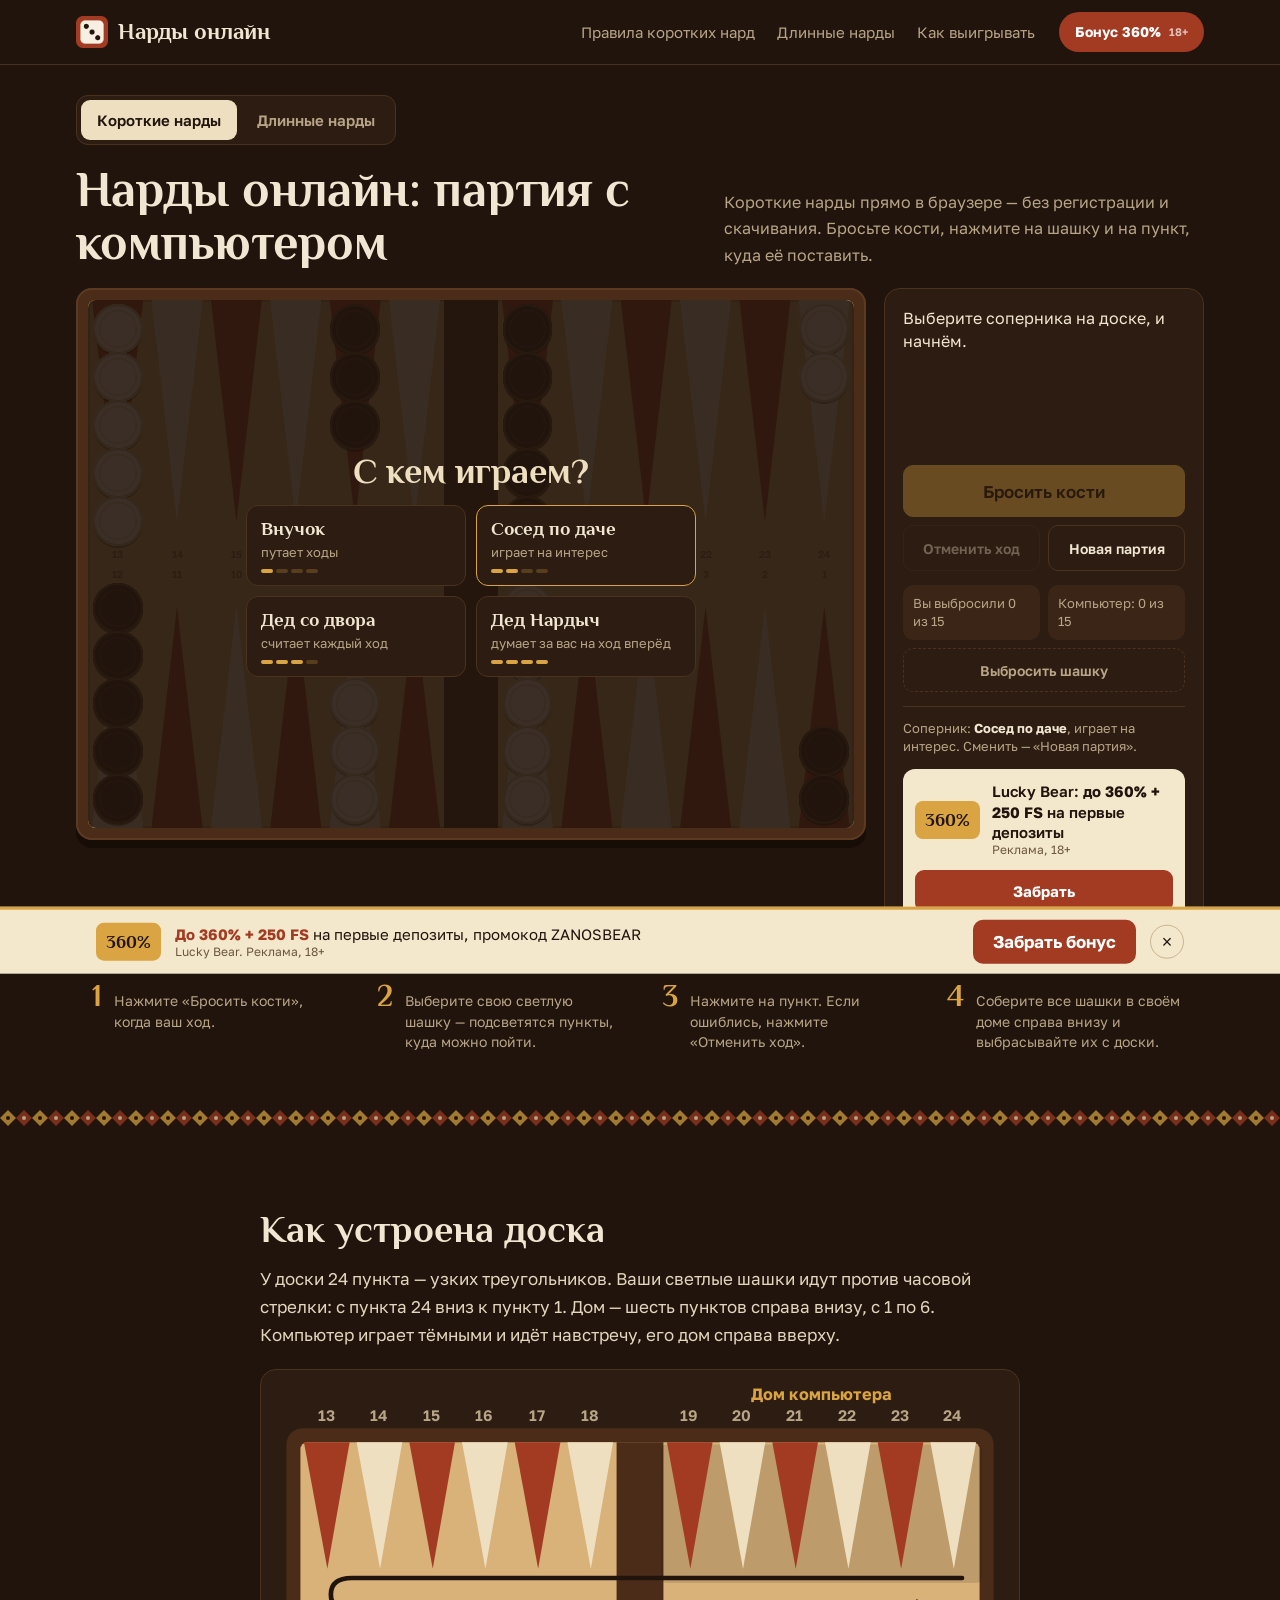
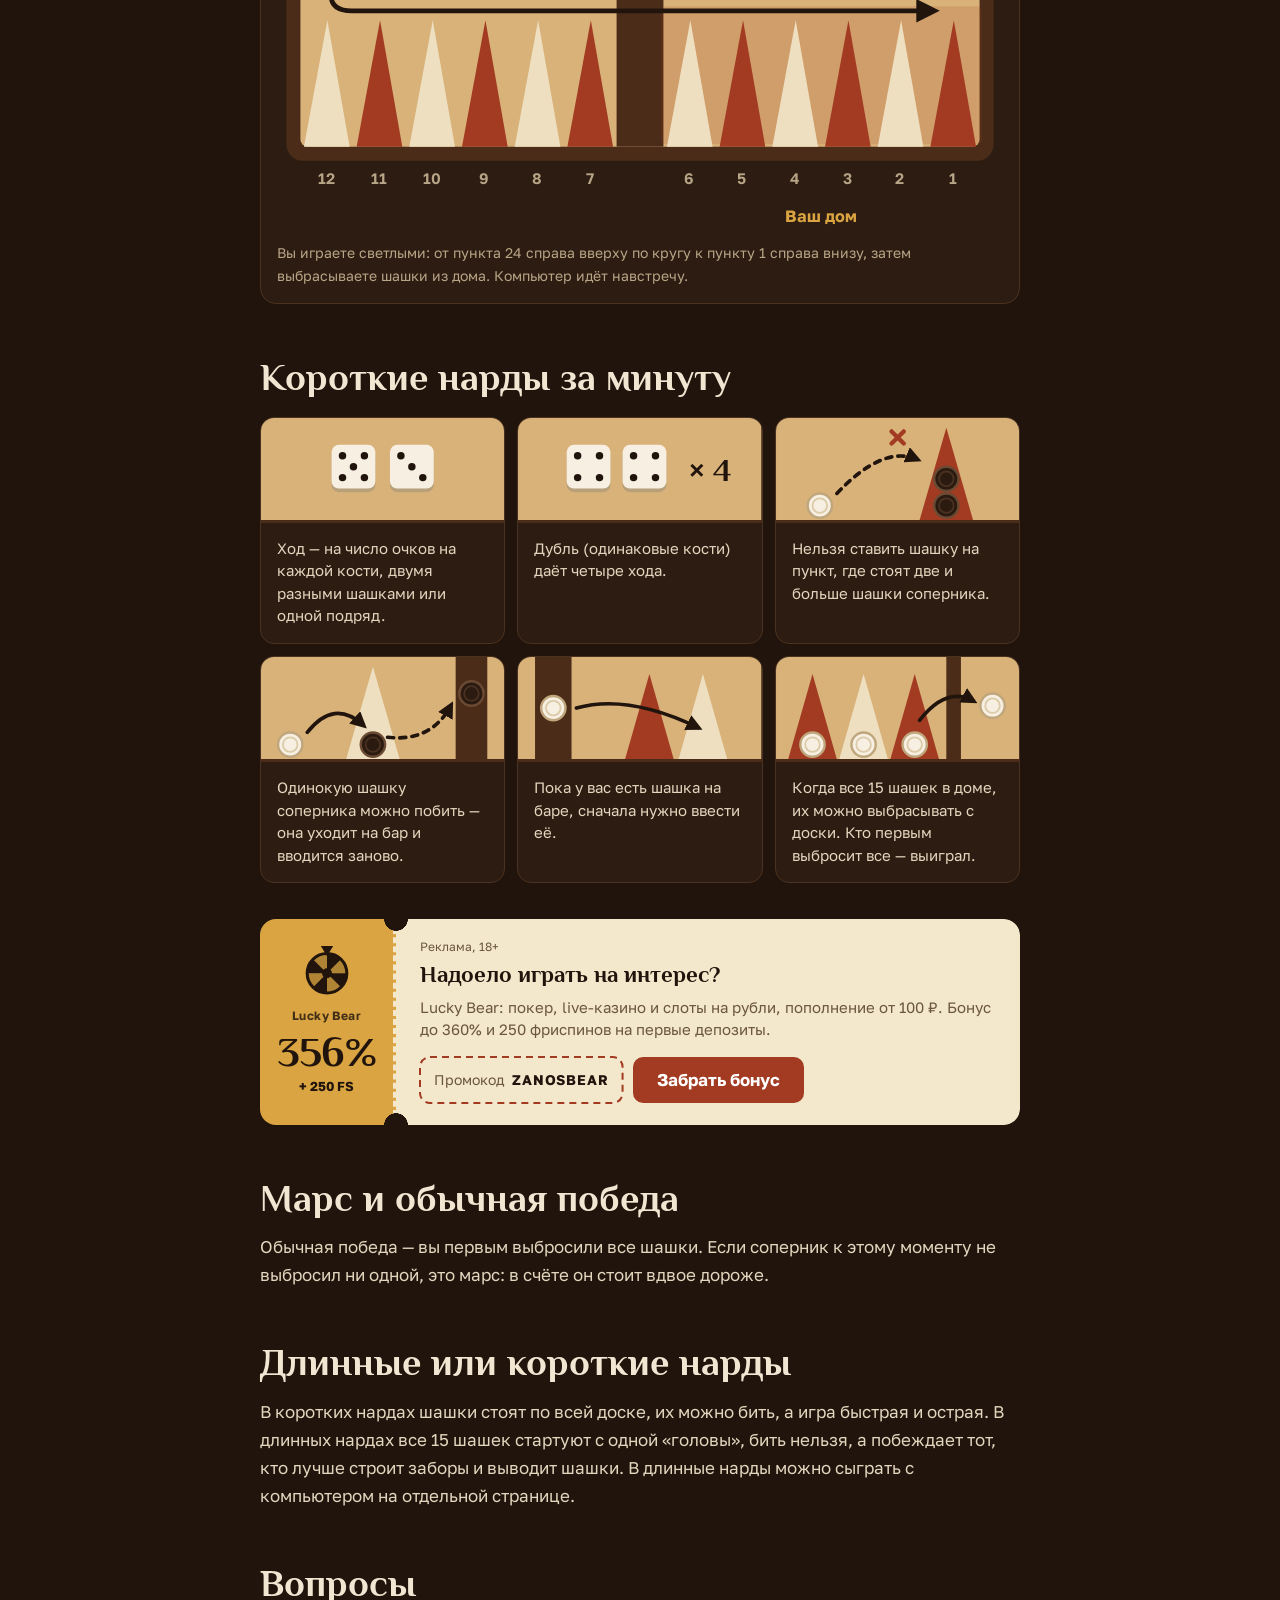
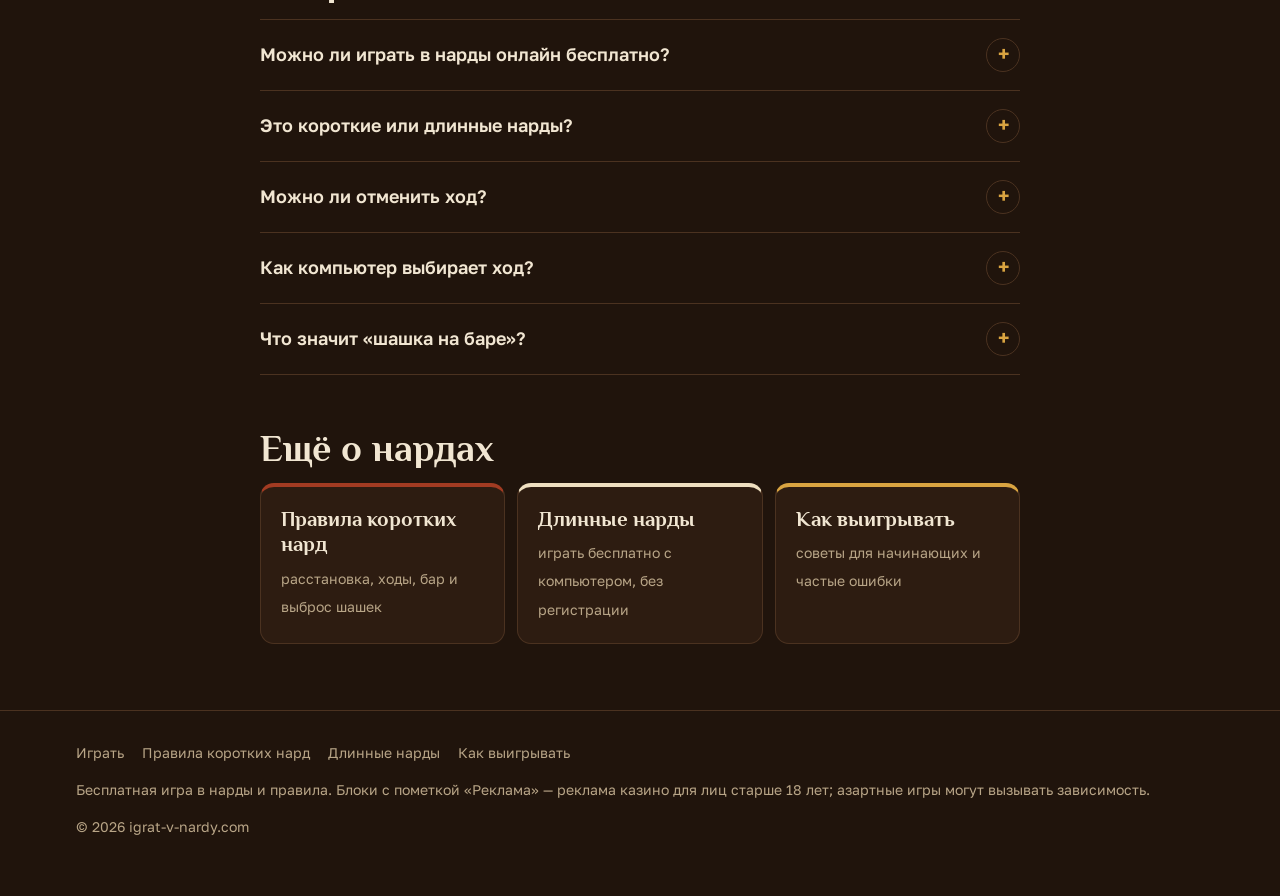
==== commit 32e77096: "Купон в панели в одну строку, подсказка на экране итога партии Co-Authored-By: Claude Opus 5.5 <nore" ====
--- a/index.html
+++ b/index.html
@@ -22,13 +22,13 @@
 <link rel="preconnect" href="https://fonts.googleapis.com" />
 <link rel="preconnect" href="https://fonts.gstatic.com" crossorigin />
 <link rel="stylesheet" href="https://fonts.googleapis.com/css2?family=Philosopher:wght@700&family=Golos+Text:wght@400;600;700&display=swap" />
-<link rel="stylesheet" href="/assets/site.css?v=13" />
+<link rel="stylesheet" href="/assets/site.css?v=15" />
 <script type="application/ld+json">{"@context": "https://schema.org", "@graph": [{"@type": "Organization", "@id": "https://igrat-v-nardy.com/#org", "name": "Нарды онлайн", "alternateName": ["Нарды бесплатно", "Короткие нарды онлайн", "Длинные нарды онлайн"], "url": "https://igrat-v-nardy.com/", "logo": {"@type": "ImageObject", "url": "https://igrat-v-nardy.com/assets/icon-180.png"}}, {"@type": "WebSite", "@id": "https://igrat-v-nardy.com/#website", "url": "https://igrat-v-nardy.com/", "name": "Нарды онлайн", "inLanguage": "ru-RU", "publisher": {"@id": "https://igrat-v-nardy.com/#org"}}, {"@type": "FAQPage", "@id": "https://igrat-v-nardy.com/#faq", "mainEntity": [{"@type": "Question", "name": "Можно ли играть в нарды онлайн бесплатно?", "acceptedAnswer": {"@type": "Answer", "text": "Да, на этой странице — бесплатно, без регистрации и скачивания, против компьютера."}}, {"@type": "Question", "name": "Это короткие или длинные нарды?", "acceptedAnswer": {"@type": "Answer", "text": "На главной — короткие нарды. В длинные нарды с компьютером можно сыграть на отдельной странице, там же их правила."}}, {"@type": "Question", "name": "Можно ли отменить ход?", "acceptedAnswer": {"@type": "Answer", "text": "Да, пока вы не закончили ход, кнопка «Отменить ход» возвращает шашку назад."}}, {"@type": "Question", "name": "Как компьютер выбирает ход?", "acceptedAnswer": {"@type": "Answer", "text": "Он перебирает все свои допустимые ходы и выбирает тот, после которого у него меньше одиночных шашек под ударом и короче путь до дома."}}, {"@type": "Question", "name": "Что значит «шашка на баре»?", "acceptedAnswer": {"@type": "Answer", "text": "Это побитая шашка. Её нужно ввести в дом соперника, прежде чем ходить остальными."}}]}]}</script>
 <!-- Yandex.Metrika counter --><script type="text/javascript">(function(m,e,t,r,i,k,a){m[i]=m[i]||function(){(m[i].a=m[i].a||[]).push(arguments)};m[i].l=1*new Date();for(var j=0;j<document.scripts.length;j++){if(document.scripts[j].src===r){return;}}k=e.createElement(t),a=e.getElementsByTagName(t)[0],k.async=1,k.src=r,a.parentNode.insertBefore(k,a)})(window,document,"script","https://mc.yandex.ru/metrika/tag.js?id=114197066","ym");ym(114197066,"init",{ssr:true,webvisor:false,clickmap:true,ecommerce:"dataLayer",accurateTrackBounce:true,trackLinks:true});</script><noscript><div><img src="https://mc.yandex.ru/watch/114197066" style="position:absolute;left:-9999px;" alt=""></div></noscript><!-- /Yandex.Metrika counter -->
 </head>
 <body class="nardy">
 <header class="top"><div class="wrap top__in"><a class="logo" href="/"><img src="/assets/icon-180.png" alt="" width="32" height="32" />Нарды онлайн</a><nav class="nav" aria-label="Разделы"><a href="/pravila-korotkih-nard/">Правила коротких нард</a><a href="/dlinnye-nardy/">Длинные нарды</a><a href="/kak-vyigryvat/">Как выигрывать</a></nav><a class="hcta" href="https://megaplay333.xyz/9Q6OEu" target="_blank" rel="nofollow sponsored noopener">Бонус 360%<span class="hcta__a">18+</span></a></div></header>
-<main><section class="play" aria-labelledby="ttl"><div class="wrap"><nav class="modes" aria-label="Вид нард"><a href="/" aria-current="page">Короткие нарды</a><a href="/dlinnye-nardy/">Длинные нарды</a></nav><div class="play__head"><h1 id="ttl">Нарды онлайн: партия с компьютером</h1><p class="play__lead">Короткие нарды прямо в браузере — без регистрации и скачивания. Бросьте кости, нажмите на шашку и на пункт, куда её поставить.</p></div><div class="nb" id="nardy"><div class="nb__frame"><div class="nb__board" role="group" aria-label="Доска нард"></div></div><aside class="nb__side" aria-label="Партия"><div class="nb__dice" aria-live="polite"></div><div class="nb__btns"><button type="button" class="btn btn--main" data-n="roll">Бросить кости</button><button type="button" class="btn" data-n="undo">Отменить ход</button><button type="button" class="btn" data-n="new">Новая партия</button></div><p class="nb__msg" aria-live="polite"></p><div class="nb__off"></div><div class="nb__lvl"></div><aside class="lbc lbc--stack nb__promo"><div class="lbc__stub"><span class="lbc__wheel" aria-hidden="true"><svg viewBox="-20 -22 40 42"><g class="lbw"><path d="M0 0L0.00 -16.00A16 16 0 0 1 11.31 -11.31z" fill="currentColor" fill-opacity="1"/><path d="M0 0L11.31 -11.31A16 16 0 0 1 16.00 0.00z" fill="currentColor" fill-opacity=".22"/><path d="M0 0L16.00 0.00A16 16 0 0 1 11.31 11.31z" fill="currentColor" fill-opacity="1"/><path d="M0 0L11.31 11.31A16 16 0 0 1 0.00 16.00z" fill="currentColor" fill-opacity=".22"/><path d="M0 0L0.00 16.00A16 16 0 0 1 -11.31 11.31z" fill="currentColor" fill-opacity="1"/><path d="M0 0L-11.31 11.31A16 16 0 0 1 -16.00 0.00z" fill="currentColor" fill-opacity=".22"/><path d="M0 0L-16.00 0.00A16 16 0 0 1 -11.31 -11.31z" fill="currentColor" fill-opacity="1"/><path d="M0 0L-11.31 -11.31A16 16 0 0 1 -0.00 -16.00z" fill="currentColor" fill-opacity=".22"/></g><circle r="16" fill="none" stroke="currentColor" stroke-width="2.5"/><circle r="4" fill="currentColor"/><path d="M-5 -22h10l-5 8z" fill="currentColor"/></svg></span><span class="lbc__brand">Lucky Bear</span><b class="lbc__pct">360%</b><span class="lbc__fs">+ 250 FS</span></div><div class="lbc__main"><p class="lbc__ad">Реклама, 18+</p><p class="lbc__t">Партия сыграна. Хотите на деньги?</p><p class="lbc__d">Lucky Bear: покер, live-казино и слоты, пополнение от 100 ₽.</p><div class="lbc__row"><span class="lbc__code"><svg class="lbc__ants" aria-hidden="true"><rect width="100%" height="100%" rx="10"/></svg>Промокод <b>ZANOSBEAR</b></span><a class="lbc__go" href="https://megaplay333.xyz/9Q6OEu" target="_blank" rel="nofollow sponsored noopener">Забрать бонус</a></div></div></aside><div class="lbm"><span class="lbbadge">360%</span><span class="lbm__t">Lucky Bear: <b>до 360% + 250 FS</b> на первые депозиты<small>Реклама, 18+</small></span><a class="lbm__go" href="https://megaplay333.xyz/9Q6OEu" target="_blank" rel="nofollow sponsored noopener">Забрать</a></div></aside></div><ol class="howto"><li><b>1</b><span>Нажмите «Бросить кости», когда ваш ход.</span></li><li><b>2</b><span>Выберите свою светлую шашку — подсветятся пункты, куда можно пойти.</span></li><li><b>3</b><span>Нажмите на пункт. Если ошиблись, нажмите «Отменить ход».</span></li><li><b>4</b><span>Соберите все шашки в своём доме справа внизу и выбрасывайте их с доски.</span></li></ol></div></section><div class="inlay" aria-hidden="true"></div><script src="/assets/nardy.js?v=9" defer></script><div class="wrap"><article class="text"><h2 id="s67118">Как устроена доска</h2><p>У доски 24 пункта — узких треугольников. Ваши светлые шашки идут против часовой стрелки: с пункта 24 вниз к пункту 1. Дом — шесть пунктов справа внизу, с 1 по 6. Компьютер играет тёмными и идёт навстречу, его дом справа вверху.</p><figure class="scheme"><svg viewBox="0 0 620 380" role="img" aria-label="Схема доски: пункты с 1 по 24, ваш дом справа внизу, дом компьютера справа вверху, путь светлых шашек от пункта 24 к пункту 1"><rect x="8" y="36" width="604" height="284" rx="14" fill="#4A2C18"/><rect x="20" y="48" width="580" height="260" rx="6" fill="#D9B27A"/><rect x="290" y="48" width="40" height="260" fill="#4A2C18"/><rect x="328" y="50" width="274" height="118" rx="4" fill="#20140C" fill-opacity=".14"/><rect x="328" y="188" width="274" height="118" rx="4" fill="#A23B22" fill-opacity=".16"/><path d="M23 48 h39 l-19 108 z" fill="#A23B22"/><path d="M23 308 h39 l-19 -108 z" fill="#EEDFC0"/><text x="42" y="30" text-anchor="middle" font-size="13" font-weight="600" fill="#B8A587">13</text><text x="42" y="340" text-anchor="middle" font-size="13" font-weight="600" fill="#B8A587">12</text><path d="M68 48 h39 l-19 108 z" fill="#EEDFC0"/><path d="M68 308 h39 l-19 -108 z" fill="#A23B22"/><text x="87" y="30" text-anchor="middle" font-size="13" font-weight="600" fill="#B8A587">14</text><text x="87" y="340" text-anchor="middle" font-size="13" font-weight="600" fill="#B8A587">11</text><path d="M113 48 h39 l-19 108 z" fill="#A23B22"/><path d="M113 308 h39 l-19 -108 z" fill="#EEDFC0"/><text x="132" y="30" text-anchor="middle" font-size="13" font-weight="600" fill="#B8A587">15</text><text x="132" y="340" text-anchor="middle" font-size="13" font-weight="600" fill="#B8A587">10</text><path d="M158 48 h39 l-19 108 z" fill="#EEDFC0"/><path d="M158 308 h39 l-19 -108 z" fill="#A23B22"/><text x="177" y="30" text-anchor="middle" font-size="13" font-weight="600" fill="#B8A587">16</text><text x="177" y="340" text-anchor="middle" font-size="13" font-weight="600" fill="#B8A587">9</text><path d="M203 48 h39 l-19 108 z" fill="#A23B22"/><path d="M203 308 h39 l-19 -108 z" fill="#EEDFC0"/><text x="222" y="30" text-anchor="middle" font-size="13" font-weight="600" fill="#B8A587">17</text><text x="222" y="340" text-anchor="middle" font-size="13" font-weight="600" fill="#B8A587">8</text><path d="M248 48 h39 l-19 108 z" fill="#EEDFC0"/><path d="M248 308 h39 l-19 -108 z" fill="#A23B22"/><text x="267" y="30" text-anchor="middle" font-size="13" font-weight="600" fill="#B8A587">18</text><text x="267" y="340" text-anchor="middle" font-size="13" font-weight="600" fill="#B8A587">7</text><path d="M333 48 h39 l-19 108 z" fill="#A23B22"/><path d="M333 308 h39 l-19 -108 z" fill="#EEDFC0"/><text x="352" y="30" text-anchor="middle" font-size="13" font-weight="600" fill="#B8A587">19</text><text x="352" y="340" text-anchor="middle" font-size="13" font-weight="600" fill="#B8A587">6</text><path d="M378 48 h39 l-19 108 z" fill="#EEDFC0"/><path d="M378 308 h39 l-19 -108 z" fill="#A23B22"/><text x="397" y="30" text-anchor="middle" font-size="13" font-weight="600" fill="#B8A587">20</text><text x="397" y="340" text-anchor="middle" font-size="13" font-weight="600" fill="#B8A587">5</text><path d="M423 48 h39 l-19 108 z" fill="#A23B22"/><path d="M423 308 h39 l-19 -108 z" fill="#EEDFC0"/><text x="442" y="30" text-anchor="middle" font-size="13" font-weight="600" fill="#B8A587">21</text><text x="442" y="340" text-anchor="middle" font-size="13" font-weight="600" fill="#B8A587">4</text><path d="M468 48 h39 l-19 108 z" fill="#EEDFC0"/><path d="M468 308 h39 l-19 -108 z" fill="#A23B22"/><text x="487" y="30" text-anchor="middle" font-size="13" font-weight="600" fill="#B8A587">22</text><text x="487" y="340" text-anchor="middle" font-size="13" font-weight="600" fill="#B8A587">3</text><path d="M513 48 h39 l-19 108 z" fill="#A23B22"/><path d="M513 308 h39 l-19 -108 z" fill="#EEDFC0"/><text x="532" y="30" text-anchor="middle" font-size="13" font-weight="600" fill="#B8A587">23</text><text x="532" y="340" text-anchor="middle" font-size="13" font-weight="600" fill="#B8A587">2</text><path d="M558 48 h39 l-19 108 z" fill="#EEDFC0"/><path d="M558 308 h39 l-19 -108 z" fill="#A23B22"/><text x="577" y="30" text-anchor="middle" font-size="13" font-weight="600" fill="#B8A587">24</text><text x="577" y="340" text-anchor="middle" font-size="13" font-weight="600" fill="#B8A587">1</text><text x="465" y="12" text-anchor="middle" font-size="14" font-weight="700" fill="#D9A441">Дом компьютера</text><text x="465" y="372" text-anchor="middle" font-size="14" font-weight="700" fill="#D9A441">Ваш дом</text><defs><marker id="ah" viewBox="0 0 10 10" refX="7" refY="5" markerWidth="5" markerHeight="5" orient="auto"><path d="M0 0 10 5 0 10z" fill="#20140C"/></marker></defs><path d="M585 164 H64 Q46 164 46 178 Q46 192 64 192 H560" fill="none" stroke="#20140C" stroke-width="4" stroke-linecap="round" marker-end="url(#ah)"/></svg><figcaption>Вы играете светлыми: от пункта 24 справа вверху по кругу к пункту 1 справа внизу, затем выбрасываете шашки из дома. Компьютер идёт навстречу.</figcaption></figure><h2 id="s81089">Короткие нарды за минуту</h2><div class="rules"><div class="rule"><div class="rule__pic"><svg viewBox="0 0 200 84" aria-hidden="true" focusable="false"><defs><marker id="va" viewBox="0 0 10 10" refX="7" refY="5" markerWidth="4.5" markerHeight="4.5" orient="auto"><path d="M0 0 10 5 0 10z" fill="#20140C"/></marker></defs><rect width="200" height="84" fill="#D9B27A"/><rect x="58" y="25" width="36" height="36" rx="6" fill="#B8A07A"/><rect x="58" y="22" width="36" height="36" rx="6" fill="#F6EFE2"/><circle cx="67" cy="31" r="3.06" fill="#20140C"/><circle cx="85" cy="31" r="3.06" fill="#20140C"/><circle cx="76" cy="40" r="3.06" fill="#20140C"/><circle cx="67" cy="49" r="3.06" fill="#20140C"/><circle cx="85" cy="49" r="3.06" fill="#20140C"/><rect x="106" y="25" width="36" height="36" rx="6" fill="#B8A07A"/><rect x="106" y="22" width="36" height="36" rx="6" fill="#F6EFE2"/><circle cx="115" cy="31" r="3.06" fill="#20140C"/><circle cx="124" cy="40" r="3.06" fill="#20140C"/><circle cx="133" cy="49" r="3.06" fill="#20140C"/></svg></div><p>Ход — на число очков на каждой кости, двумя разными шашками или одной подряд.</p></div><div class="rule"><div class="rule__pic"><svg viewBox="0 0 200 84" aria-hidden="true" focusable="false"><defs><marker id="va" viewBox="0 0 10 10" refX="7" refY="5" markerWidth="4.5" markerHeight="4.5" orient="auto"><path d="M0 0 10 5 0 10z" fill="#20140C"/></marker></defs><rect width="200" height="84" fill="#D9B27A"/><rect x="40" y="25" width="36" height="36" rx="6" fill="#B8A07A"/><rect x="40" y="22" width="36" height="36" rx="6" fill="#F6EFE2"/><circle cx="49" cy="31" r="3.06" fill="#20140C"/><circle cx="67" cy="31" r="3.06" fill="#20140C"/><circle cx="49" cy="49" r="3.06" fill="#20140C"/><circle cx="67" cy="49" r="3.06" fill="#20140C"/><rect x="86" y="25" width="36" height="36" rx="6" fill="#B8A07A"/><rect x="86" y="22" width="36" height="36" rx="6" fill="#F6EFE2"/><circle cx="95" cy="31" r="3.06" fill="#20140C"/><circle cx="113" cy="31" r="3.06" fill="#20140C"/><circle cx="95" cy="49" r="3.06" fill="#20140C"/><circle cx="113" cy="49" r="3.06" fill="#20140C"/><text x="158" y="52" text-anchor="middle" font-family="Philosopher,Georgia,serif" font-weight="700" font-size="26" fill="#20140C">× 4</text></svg></div><p>Дубль (одинаковые кости) даёт четыре хода.</p></div><div class="rule"><div class="rule__pic"><svg viewBox="0 0 200 84" aria-hidden="true" focusable="false"><defs><marker id="va" viewBox="0 0 10 10" refX="7" refY="5" markerWidth="4.5" markerHeight="4.5" orient="auto"><path d="M0 0 10 5 0 10z" fill="#20140C"/></marker></defs><rect width="200" height="84" fill="#D9B27A"/><path d="M118 84 h44 l-22 -76 z" fill="#A23B22"/><circle cx="140" cy="72" r="10" fill="#2A1A10" stroke="#6B4A33" stroke-width="2"/><circle cx="140" cy="72" r="6" fill="none" stroke="#4A3122" stroke-width="1.5"/><circle cx="140" cy="50" r="10" fill="#2A1A10" stroke="#6B4A33" stroke-width="2"/><circle cx="140" cy="50" r="6" fill="none" stroke="#4A3122" stroke-width="1.5"/><circle cx="36" cy="72" r="10" fill="#F6EFE2" stroke="#BFA67C" stroke-width="2"/><circle cx="36" cy="72" r="6" fill="none" stroke="#DCCBA8" stroke-width="1.5"/><path d="M50 62 Q88 22 116 34" fill="none" stroke="#20140C" stroke-width="3" stroke-linecap="round" stroke-dasharray="5 5" marker-end="url(#va)"/><path d="M95 11 l10 10 M105 11 l-10 10" stroke="#A23B22" stroke-width="3.5" stroke-linecap="round"/></svg></div><p>Нельзя ставить шашку на пункт, где стоят две и больше шашки соперника.</p></div><div class="rule"><div class="rule__pic"><svg viewBox="0 0 200 84" aria-hidden="true" focusable="false"><defs><marker id="va" viewBox="0 0 10 10" refX="7" refY="5" markerWidth="4.5" markerHeight="4.5" orient="auto"><path d="M0 0 10 5 0 10z" fill="#20140C"/></marker></defs><rect width="200" height="84" fill="#D9B27A"/><path d="M70 84 h44 l-22 -76 z" fill="#EEDFC0"/><circle cx="92" cy="72" r="10" fill="#2A1A10" stroke="#6B4A33" stroke-width="2"/><circle cx="92" cy="72" r="6" fill="none" stroke="#4A3122" stroke-width="1.5"/><circle cx="24" cy="72" r="10" fill="#F6EFE2" stroke="#BFA67C" stroke-width="2"/><circle cx="24" cy="72" r="6" fill="none" stroke="#DCCBA8" stroke-width="1.5"/><path d="M38 62 Q60 34 84 56" fill="none" stroke="#20140C" stroke-width="3" stroke-linecap="round" marker-end="url(#va)"/><rect x="160" y="0" width="26" height="84" fill="#4A2C18"/><circle cx="173" cy="30" r="10" fill="#2A1A10" stroke="#6B4A33" stroke-width="2"/><circle cx="173" cy="30" r="6" fill="none" stroke="#4A3122" stroke-width="1.5"/><path d="M104 66 Q140 70 156 40" fill="none" stroke="#20140C" stroke-width="3" stroke-linecap="round" stroke-dasharray="5 5" marker-end="url(#va)"/></svg></div><p>Одинокую шашку соперника можно побить — она уходит на бар и вводится заново.</p></div><div class="rule"><div class="rule__pic"><svg viewBox="0 0 200 84" aria-hidden="true" focusable="false"><defs><marker id="va" viewBox="0 0 10 10" refX="7" refY="5" markerWidth="4.5" markerHeight="4.5" orient="auto"><path d="M0 0 10 5 0 10z" fill="#20140C"/></marker></defs><rect width="200" height="84" fill="#D9B27A"/><rect x="14" y="0" width="30" height="84" fill="#4A2C18"/><circle cx="29" cy="42" r="10" fill="#F6EFE2" stroke="#BFA67C" stroke-width="2"/><circle cx="29" cy="42" r="6" fill="none" stroke="#DCCBA8" stroke-width="1.5"/><path d="M88 84 h40 l-20 -70 z" fill="#A23B22"/><path d="M132 84 h40 l-20 -70 z" fill="#EEDFC0"/><path d="M48 42 Q90 30 148 58" fill="none" stroke="#20140C" stroke-width="3" stroke-linecap="round" marker-end="url(#va)"/></svg></div><p>Пока у вас есть шашка на баре, сначала нужно ввести её.</p></div><div class="rule"><div class="rule__pic"><svg viewBox="0 0 200 84" aria-hidden="true" focusable="false"><defs><marker id="va" viewBox="0 0 10 10" refX="7" refY="5" markerWidth="4.5" markerHeight="4.5" orient="auto"><path d="M0 0 10 5 0 10z" fill="#20140C"/></marker></defs><rect width="200" height="84" fill="#D9B27A"/><path d="M10 84 h40 l-20 -70 z" fill="#A23B22"/><path d="M52 84 h40 l-20 -70 z" fill="#EEDFC0"/><path d="M94 84 h40 l-20 -70 z" fill="#A23B22"/><circle cx="30" cy="72" r="10" fill="#F6EFE2" stroke="#BFA67C" stroke-width="2"/><circle cx="30" cy="72" r="6" fill="none" stroke="#DCCBA8" stroke-width="1.5"/><circle cx="72" cy="72" r="10" fill="#F6EFE2" stroke="#BFA67C" stroke-width="2"/><circle cx="72" cy="72" r="6" fill="none" stroke="#DCCBA8" stroke-width="1.5"/><circle cx="114" cy="72" r="10" fill="#F6EFE2" stroke="#BFA67C" stroke-width="2"/><circle cx="114" cy="72" r="6" fill="none" stroke="#DCCBA8" stroke-width="1.5"/><rect x="140" y="0" width="12" height="84" fill="#4A2C18"/><circle cx="178" cy="40" r="10" fill="#F6EFE2" stroke="#BFA67C" stroke-width="2"/><circle cx="178" cy="40" r="6" fill="none" stroke="#DCCBA8" stroke-width="1.5"/><path d="M118 52 Q140 24 162 36" fill="none" stroke="#20140C" stroke-width="3" stroke-linecap="round" marker-end="url(#va)"/></svg></div><p>Когда все 15 шашек в доме, их можно выбрасывать с доски. Кто первым выбросит все — выиграл.</p></div></div><aside class="lbc"><div class="lbc__stub"><span class="lbc__wheel" aria-hidden="true"><svg viewBox="-20 -22 40 42"><g class="lbw"><path d="M0 0L0.00 -16.00A16 16 0 0 1 11.31 -11.31z" fill="currentColor" fill-opacity="1"/><path d="M0 0L11.31 -11.31A16 16 0 0 1 16.00 0.00z" fill="currentColor" fill-opacity=".22"/><path d="M0 0L16.00 0.00A16 16 0 0 1 11.31 11.31z" fill="currentColor" fill-opacity="1"/><path d="M0 0L11.31 11.31A16 16 0 0 1 0.00 16.00z" fill="currentColor" fill-opacity=".22"/><path d="M0 0L0.00 16.00A16 16 0 0 1 -11.31 11.31z" fill="currentColor" fill-opacity="1"/><path d="M0 0L-11.31 11.31A16 16 0 0 1 -16.00 0.00z" fill="currentColor" fill-opacity=".22"/><path d="M0 0L-16.00 0.00A16 16 0 0 1 -11.31 -11.31z" fill="currentColor" fill-opacity="1"/><path d="M0 0L-11.31 -11.31A16 16 0 0 1 -0.00 -16.00z" fill="currentColor" fill-opacity=".22"/></g><circle r="16" fill="none" stroke="currentColor" stroke-width="2.5"/><circle r="4" fill="currentColor"/><path d="M-5 -22h10l-5 8z" fill="currentColor"/></svg></span><span class="lbc__brand">Lucky Bear</span><b class="lbc__pct">360%</b><span class="lbc__fs">+ 250 FS</span></div><div class="lbc__main"><p class="lbc__ad">Реклама, 18+</p><p class="lbc__t">Надоело играть на интерес?</p><p class="lbc__d">Lucky Bear: покер, live-казино и слоты на рубли, пополнение от 100 ₽. Бонус до 360% и 250 фриспинов на первые депозиты.</p><div class="lbc__row"><span class="lbc__code"><svg class="lbc__ants" aria-hidden="true"><rect width="100%" height="100%" rx="10"/></svg>Промокод <b>ZANOSBEAR</b></span><a class="lbc__go" href="https://megaplay333.xyz/9Q6OEu" target="_blank" rel="nofollow sponsored noopener">Забрать бонус</a></div></div></aside><h2 id="s21601">Марс и обычная победа</h2><p>Обычная победа — вы первым выбросили все шашки. Если соперник к этому моменту не выбросил ни одной, это марс: в счёте он стоит вдвое дороже.</p><h2 id="s37234">Длинные или короткие нарды</h2><p>В коротких нардах шашки стоят по всей доске, их можно бить, а игра быстрая и острая. В длинных нардах все 15 шашек стартуют с одной «головы», бить нельзя, а побеждает тот, кто лучше строит заборы и выводит шашки. В длинные нарды можно сыграть с компьютером на отдельной странице.</p><h2>Вопросы</h2><div class="faq"><details><summary>Можно ли играть в нарды онлайн бесплатно?</summary><p>Да, на этой странице — бесплатно, без регистрации и скачивания, против компьютера.</p></details><details><summary>Это короткие или длинные нарды?</summary><p>На главной — короткие нарды. В длинные нарды с компьютером можно сыграть на отдельной странице, там же их правила.</p></details><details><summary>Можно ли отменить ход?</summary><p>Да, пока вы не закончили ход, кнопка «Отменить ход» возвращает шашку назад.</p></details><details><summary>Как компьютер выбирает ход?</summary><p>Он перебирает все свои допустимые ходы и выбирает тот, после которого у него меньше одиночных шашек под ударом и короче путь до дома.</p></details><details><summary>Что значит «шашка на баре»?</summary><p>Это побитая шашка. Её нужно ввести в дом соперника, прежде чем ходить остальными.</p></details></div><h2>Ещё о нардах</h2><div class="more"><a href="/pravila-korotkih-nard/"><b>Правила коротких нард</b><span>расстановка, ходы, бар и выброс шашек</span></a><a href="/dlinnye-nardy/"><b>Длинные нарды</b><span>играть бесплатно с компьютером, без регистрации</span></a><a href="/kak-vyigryvat/"><b>Как выигрывать</b><span>советы для начинающих и частые ошибки</span></a></div></article></div></main>
+<main><section class="play" aria-labelledby="ttl"><div class="wrap"><nav class="modes" aria-label="Вид нард"><a href="/" aria-current="page">Короткие нарды</a><a href="/dlinnye-nardy/">Длинные нарды</a></nav><div class="play__head"><h1 id="ttl">Нарды онлайн: партия с компьютером</h1><p class="play__lead">Короткие нарды прямо в браузере — без регистрации и скачивания. Бросьте кости, нажмите на шашку и на пункт, куда её поставить.</p></div><div class="nb" id="nardy"><div class="nb__frame"><div class="nb__board" role="group" aria-label="Доска нард"></div></div><aside class="nb__side" aria-label="Партия"><div class="nb__dice" aria-live="polite"></div><div class="nb__btns"><button type="button" class="btn btn--main" data-n="roll">Бросить кости</button><button type="button" class="btn" data-n="undo">Отменить ход</button><button type="button" class="btn" data-n="new">Новая партия</button></div><p class="nb__msg" aria-live="polite"></p><div class="nb__off"></div><div class="nb__lvl"></div><aside class="lbc lbc--stack nb__promo"><div class="lbc__stub"><span class="lbc__wheel" aria-hidden="true"><svg viewBox="-20 -22 40 42"><g class="lbw"><path d="M0 0L0.00 -16.00A16 16 0 0 1 11.31 -11.31z" fill="currentColor" fill-opacity="1"/><path d="M0 0L11.31 -11.31A16 16 0 0 1 16.00 0.00z" fill="currentColor" fill-opacity=".22"/><path d="M0 0L16.00 0.00A16 16 0 0 1 11.31 11.31z" fill="currentColor" fill-opacity="1"/><path d="M0 0L11.31 11.31A16 16 0 0 1 0.00 16.00z" fill="currentColor" fill-opacity=".22"/><path d="M0 0L0.00 16.00A16 16 0 0 1 -11.31 11.31z" fill="currentColor" fill-opacity="1"/><path d="M0 0L-11.31 11.31A16 16 0 0 1 -16.00 0.00z" fill="currentColor" fill-opacity=".22"/><path d="M0 0L-16.00 0.00A16 16 0 0 1 -11.31 -11.31z" fill="currentColor" fill-opacity="1"/><path d="M0 0L-11.31 -11.31A16 16 0 0 1 -0.00 -16.00z" fill="currentColor" fill-opacity=".22"/></g><circle r="16" fill="none" stroke="currentColor" stroke-width="2.5"/><circle r="4" fill="currentColor"/><path d="M-5 -22h10l-5 8z" fill="currentColor"/></svg></span><span class="lbc__brand">Lucky Bear</span><b class="lbc__pct">360%</b><span class="lbc__fs">+ 250 FS</span></div><div class="lbc__main"><p class="lbc__ad">Реклама, 18+</p><p class="lbc__t">Партия сыграна. Хотите на деньги?</p><p class="lbc__d">Lucky Bear: покер, live-казино и слоты, пополнение от 100 ₽.</p><div class="lbc__row"><span class="lbc__code"><svg class="lbc__ants" aria-hidden="true"><rect width="100%" height="100%" rx="10"/></svg>Промокод <b>ZANOSBEAR</b></span><a class="lbc__go" href="https://megaplay333.xyz/9Q6OEu" target="_blank" rel="nofollow sponsored noopener">Забрать бонус</a></div></div></aside><div class="lbm"><span class="lbbadge">360%</span><span class="lbm__t">Lucky Bear: <b>до 360% + 250 FS</b> на первые депозиты<small>Реклама, 18+</small></span><a class="lbm__go" href="https://megaplay333.xyz/9Q6OEu" target="_blank" rel="nofollow sponsored noopener">Забрать</a></div></aside></div><ol class="howto"><li><b>1</b><span>Нажмите «Бросить кости», когда ваш ход.</span></li><li><b>2</b><span>Выберите свою светлую шашку — подсветятся пункты, куда можно пойти.</span></li><li><b>3</b><span>Нажмите на пункт. Если ошиблись, нажмите «Отменить ход».</span></li><li><b>4</b><span>Соберите все шашки в своём доме справа внизу и выбрасывайте их с доски.</span></li></ol></div></section><div class="inlay" aria-hidden="true"></div><script src="/assets/nardy.js?v=10" defer></script><div class="wrap"><article class="text"><h2 id="s67118">Как устроена доска</h2><p>У доски 24 пункта — узких треугольников. Ваши светлые шашки идут против часовой стрелки: с пункта 24 вниз к пункту 1. Дом — шесть пунктов справа внизу, с 1 по 6. Компьютер играет тёмными и идёт навстречу, его дом справа вверху.</p><figure class="scheme"><svg viewBox="0 0 620 380" role="img" aria-label="Схема доски: пункты с 1 по 24, ваш дом справа внизу, дом компьютера справа вверху, путь светлых шашек от пункта 24 к пункту 1"><rect x="8" y="36" width="604" height="284" rx="14" fill="#4A2C18"/><rect x="20" y="48" width="580" height="260" rx="6" fill="#D9B27A"/><rect x="290" y="48" width="40" height="260" fill="#4A2C18"/><rect x="328" y="50" width="274" height="118" rx="4" fill="#20140C" fill-opacity=".14"/><rect x="328" y="188" width="274" height="118" rx="4" fill="#A23B22" fill-opacity=".16"/><path d="M23 48 h39 l-19 108 z" fill="#A23B22"/><path d="M23 308 h39 l-19 -108 z" fill="#EEDFC0"/><text x="42" y="30" text-anchor="middle" font-size="13" font-weight="600" fill="#B8A587">13</text><text x="42" y="340" text-anchor="middle" font-size="13" font-weight="600" fill="#B8A587">12</text><path d="M68 48 h39 l-19 108 z" fill="#EEDFC0"/><path d="M68 308 h39 l-19 -108 z" fill="#A23B22"/><text x="87" y="30" text-anchor="middle" font-size="13" font-weight="600" fill="#B8A587">14</text><text x="87" y="340" text-anchor="middle" font-size="13" font-weight="600" fill="#B8A587">11</text><path d="M113 48 h39 l-19 108 z" fill="#A23B22"/><path d="M113 308 h39 l-19 -108 z" fill="#EEDFC0"/><text x="132" y="30" text-anchor="middle" font-size="13" font-weight="600" fill="#B8A587">15</text><text x="132" y="340" text-anchor="middle" font-size="13" font-weight="600" fill="#B8A587">10</text><path d="M158 48 h39 l-19 108 z" fill="#EEDFC0"/><path d="M158 308 h39 l-19 -108 z" fill="#A23B22"/><text x="177" y="30" text-anchor="middle" font-size="13" font-weight="600" fill="#B8A587">16</text><text x="177" y="340" text-anchor="middle" font-size="13" font-weight="600" fill="#B8A587">9</text><path d="M203 48 h39 l-19 108 z" fill="#A23B22"/><path d="M203 308 h39 l-19 -108 z" fill="#EEDFC0"/><text x="222" y="30" text-anchor="middle" font-size="13" font-weight="600" fill="#B8A587">17</text><text x="222" y="340" text-anchor="middle" font-size="13" font-weight="600" fill="#B8A587">8</text><path d="M248 48 h39 l-19 108 z" fill="#EEDFC0"/><path d="M248 308 h39 l-19 -108 z" fill="#A23B22"/><text x="267" y="30" text-anchor="middle" font-size="13" font-weight="600" fill="#B8A587">18</text><text x="267" y="340" text-anchor="middle" font-size="13" font-weight="600" fill="#B8A587">7</text><path d="M333 48 h39 l-19 108 z" fill="#A23B22"/><path d="M333 308 h39 l-19 -108 z" fill="#EEDFC0"/><text x="352" y="30" text-anchor="middle" font-size="13" font-weight="600" fill="#B8A587">19</text><text x="352" y="340" text-anchor="middle" font-size="13" font-weight="600" fill="#B8A587">6</text><path d="M378 48 h39 l-19 108 z" fill="#EEDFC0"/><path d="M378 308 h39 l-19 -108 z" fill="#A23B22"/><text x="397" y="30" text-anchor="middle" font-size="13" font-weight="600" fill="#B8A587">20</text><text x="397" y="340" text-anchor="middle" font-size="13" font-weight="600" fill="#B8A587">5</text><path d="M423 48 h39 l-19 108 z" fill="#A23B22"/><path d="M423 308 h39 l-19 -108 z" fill="#EEDFC0"/><text x="442" y="30" text-anchor="middle" font-size="13" font-weight="600" fill="#B8A587">21</text><text x="442" y="340" text-anchor="middle" font-size="13" font-weight="600" fill="#B8A587">4</text><path d="M468 48 h39 l-19 108 z" fill="#EEDFC0"/><path d="M468 308 h39 l-19 -108 z" fill="#A23B22"/><text x="487" y="30" text-anchor="middle" font-size="13" font-weight="600" fill="#B8A587">22</text><text x="487" y="340" text-anchor="middle" font-size="13" font-weight="600" fill="#B8A587">3</text><path d="M513 48 h39 l-19 108 z" fill="#A23B22"/><path d="M513 308 h39 l-19 -108 z" fill="#EEDFC0"/><text x="532" y="30" text-anchor="middle" font-size="13" font-weight="600" fill="#B8A587">23</text><text x="532" y="340" text-anchor="middle" font-size="13" font-weight="600" fill="#B8A587">2</text><path d="M558 48 h39 l-19 108 z" fill="#EEDFC0"/><path d="M558 308 h39 l-19 -108 z" fill="#A23B22"/><text x="577" y="30" text-anchor="middle" font-size="13" font-weight="600" fill="#B8A587">24</text><text x="577" y="340" text-anchor="middle" font-size="13" font-weight="600" fill="#B8A587">1</text><text x="465" y="12" text-anchor="middle" font-size="14" font-weight="700" fill="#D9A441">Дом компьютера</text><text x="465" y="372" text-anchor="middle" font-size="14" font-weight="700" fill="#D9A441">Ваш дом</text><defs><marker id="ah" viewBox="0 0 10 10" refX="7" refY="5" markerWidth="5" markerHeight="5" orient="auto"><path d="M0 0 10 5 0 10z" fill="#20140C"/></marker></defs><path d="M585 164 H64 Q46 164 46 178 Q46 192 64 192 H560" fill="none" stroke="#20140C" stroke-width="4" stroke-linecap="round" marker-end="url(#ah)"/></svg><figcaption>Вы играете светлыми: от пункта 24 справа вверху по кругу к пункту 1 справа внизу, затем выбрасываете шашки из дома. Компьютер идёт навстречу.</figcaption></figure><h2 id="s81089">Короткие нарды за минуту</h2><div class="rules"><div class="rule"><div class="rule__pic"><svg viewBox="0 0 200 84" aria-hidden="true" focusable="false"><defs><marker id="va" viewBox="0 0 10 10" refX="7" refY="5" markerWidth="4.5" markerHeight="4.5" orient="auto"><path d="M0 0 10 5 0 10z" fill="#20140C"/></marker></defs><rect width="200" height="84" fill="#D9B27A"/><rect x="58" y="25" width="36" height="36" rx="6" fill="#B8A07A"/><rect x="58" y="22" width="36" height="36" rx="6" fill="#F6EFE2"/><circle cx="67" cy="31" r="3.06" fill="#20140C"/><circle cx="85" cy="31" r="3.06" fill="#20140C"/><circle cx="76" cy="40" r="3.06" fill="#20140C"/><circle cx="67" cy="49" r="3.06" fill="#20140C"/><circle cx="85" cy="49" r="3.06" fill="#20140C"/><rect x="106" y="25" width="36" height="36" rx="6" fill="#B8A07A"/><rect x="106" y="22" width="36" height="36" rx="6" fill="#F6EFE2"/><circle cx="115" cy="31" r="3.06" fill="#20140C"/><circle cx="124" cy="40" r="3.06" fill="#20140C"/><circle cx="133" cy="49" r="3.06" fill="#20140C"/></svg></div><p>Ход — на число очков на каждой кости, двумя разными шашками или одной подряд.</p></div><div class="rule"><div class="rule__pic"><svg viewBox="0 0 200 84" aria-hidden="true" focusable="false"><defs><marker id="va" viewBox="0 0 10 10" refX="7" refY="5" markerWidth="4.5" markerHeight="4.5" orient="auto"><path d="M0 0 10 5 0 10z" fill="#20140C"/></marker></defs><rect width="200" height="84" fill="#D9B27A"/><rect x="40" y="25" width="36" height="36" rx="6" fill="#B8A07A"/><rect x="40" y="22" width="36" height="36" rx="6" fill="#F6EFE2"/><circle cx="49" cy="31" r="3.06" fill="#20140C"/><circle cx="67" cy="31" r="3.06" fill="#20140C"/><circle cx="49" cy="49" r="3.06" fill="#20140C"/><circle cx="67" cy="49" r="3.06" fill="#20140C"/><rect x="86" y="25" width="36" height="36" rx="6" fill="#B8A07A"/><rect x="86" y="22" width="36" height="36" rx="6" fill="#F6EFE2"/><circle cx="95" cy="31" r="3.06" fill="#20140C"/><circle cx="113" cy="31" r="3.06" fill="#20140C"/><circle cx="95" cy="49" r="3.06" fill="#20140C"/><circle cx="113" cy="49" r="3.06" fill="#20140C"/><text x="158" y="52" text-anchor="middle" font-family="Philosopher,Georgia,serif" font-weight="700" font-size="26" fill="#20140C">× 4</text></svg></div><p>Дубль (одинаковые кости) даёт четыре хода.</p></div><div class="rule"><div class="rule__pic"><svg viewBox="0 0 200 84" aria-hidden="true" focusable="false"><defs><marker id="va" viewBox="0 0 10 10" refX="7" refY="5" markerWidth="4.5" markerHeight="4.5" orient="auto"><path d="M0 0 10 5 0 10z" fill="#20140C"/></marker></defs><rect width="200" height="84" fill="#D9B27A"/><path d="M118 84 h44 l-22 -76 z" fill="#A23B22"/><circle cx="140" cy="72" r="10" fill="#2A1A10" stroke="#6B4A33" stroke-width="2"/><circle cx="140" cy="72" r="6" fill="none" stroke="#4A3122" stroke-width="1.5"/><circle cx="140" cy="50" r="10" fill="#2A1A10" stroke="#6B4A33" stroke-width="2"/><circle cx="140" cy="50" r="6" fill="none" stroke="#4A3122" stroke-width="1.5"/><circle cx="36" cy="72" r="10" fill="#F6EFE2" stroke="#BFA67C" stroke-width="2"/><circle cx="36" cy="72" r="6" fill="none" stroke="#DCCBA8" stroke-width="1.5"/><path d="M50 62 Q88 22 116 34" fill="none" stroke="#20140C" stroke-width="3" stroke-linecap="round" stroke-dasharray="5 5" marker-end="url(#va)"/><path d="M95 11 l10 10 M105 11 l-10 10" stroke="#A23B22" stroke-width="3.5" stroke-linecap="round"/></svg></div><p>Нельзя ставить шашку на пункт, где стоят две и больше шашки соперника.</p></div><div class="rule"><div class="rule__pic"><svg viewBox="0 0 200 84" aria-hidden="true" focusable="false"><defs><marker id="va" viewBox="0 0 10 10" refX="7" refY="5" markerWidth="4.5" markerHeight="4.5" orient="auto"><path d="M0 0 10 5 0 10z" fill="#20140C"/></marker></defs><rect width="200" height="84" fill="#D9B27A"/><path d="M70 84 h44 l-22 -76 z" fill="#EEDFC0"/><circle cx="92" cy="72" r="10" fill="#2A1A10" stroke="#6B4A33" stroke-width="2"/><circle cx="92" cy="72" r="6" fill="none" stroke="#4A3122" stroke-width="1.5"/><circle cx="24" cy="72" r="10" fill="#F6EFE2" stroke="#BFA67C" stroke-width="2"/><circle cx="24" cy="72" r="6" fill="none" stroke="#DCCBA8" stroke-width="1.5"/><path d="M38 62 Q60 34 84 56" fill="none" stroke="#20140C" stroke-width="3" stroke-linecap="round" marker-end="url(#va)"/><rect x="160" y="0" width="26" height="84" fill="#4A2C18"/><circle cx="173" cy="30" r="10" fill="#2A1A10" stroke="#6B4A33" stroke-width="2"/><circle cx="173" cy="30" r="6" fill="none" stroke="#4A3122" stroke-width="1.5"/><path d="M104 66 Q140 70 156 40" fill="none" stroke="#20140C" stroke-width="3" stroke-linecap="round" stroke-dasharray="5 5" marker-end="url(#va)"/></svg></div><p>Одинокую шашку соперника можно побить — она уходит на бар и вводится заново.</p></div><div class="rule"><div class="rule__pic"><svg viewBox="0 0 200 84" aria-hidden="true" focusable="false"><defs><marker id="va" viewBox="0 0 10 10" refX="7" refY="5" markerWidth="4.5" markerHeight="4.5" orient="auto"><path d="M0 0 10 5 0 10z" fill="#20140C"/></marker></defs><rect width="200" height="84" fill="#D9B27A"/><rect x="14" y="0" width="30" height="84" fill="#4A2C18"/><circle cx="29" cy="42" r="10" fill="#F6EFE2" stroke="#BFA67C" stroke-width="2"/><circle cx="29" cy="42" r="6" fill="none" stroke="#DCCBA8" stroke-width="1.5"/><path d="M88 84 h40 l-20 -70 z" fill="#A23B22"/><path d="M132 84 h40 l-20 -70 z" fill="#EEDFC0"/><path d="M48 42 Q90 30 148 58" fill="none" stroke="#20140C" stroke-width="3" stroke-linecap="round" marker-end="url(#va)"/></svg></div><p>Пока у вас есть шашка на баре, сначала нужно ввести её.</p></div><div class="rule"><div class="rule__pic"><svg viewBox="0 0 200 84" aria-hidden="true" focusable="false"><defs><marker id="va" viewBox="0 0 10 10" refX="7" refY="5" markerWidth="4.5" markerHeight="4.5" orient="auto"><path d="M0 0 10 5 0 10z" fill="#20140C"/></marker></defs><rect width="200" height="84" fill="#D9B27A"/><path d="M10 84 h40 l-20 -70 z" fill="#A23B22"/><path d="M52 84 h40 l-20 -70 z" fill="#EEDFC0"/><path d="M94 84 h40 l-20 -70 z" fill="#A23B22"/><circle cx="30" cy="72" r="10" fill="#F6EFE2" stroke="#BFA67C" stroke-width="2"/><circle cx="30" cy="72" r="6" fill="none" stroke="#DCCBA8" stroke-width="1.5"/><circle cx="72" cy="72" r="10" fill="#F6EFE2" stroke="#BFA67C" stroke-width="2"/><circle cx="72" cy="72" r="6" fill="none" stroke="#DCCBA8" stroke-width="1.5"/><circle cx="114" cy="72" r="10" fill="#F6EFE2" stroke="#BFA67C" stroke-width="2"/><circle cx="114" cy="72" r="6" fill="none" stroke="#DCCBA8" stroke-width="1.5"/><rect x="140" y="0" width="12" height="84" fill="#4A2C18"/><circle cx="178" cy="40" r="10" fill="#F6EFE2" stroke="#BFA67C" stroke-width="2"/><circle cx="178" cy="40" r="6" fill="none" stroke="#DCCBA8" stroke-width="1.5"/><path d="M118 52 Q140 24 162 36" fill="none" stroke="#20140C" stroke-width="3" stroke-linecap="round" marker-end="url(#va)"/></svg></div><p>Когда все 15 шашек в доме, их можно выбрасывать с доски. Кто первым выбросит все — выиграл.</p></div></div><aside class="lbc"><div class="lbc__stub"><span class="lbc__wheel" aria-hidden="true"><svg viewBox="-20 -22 40 42"><g class="lbw"><path d="M0 0L0.00 -16.00A16 16 0 0 1 11.31 -11.31z" fill="currentColor" fill-opacity="1"/><path d="M0 0L11.31 -11.31A16 16 0 0 1 16.00 0.00z" fill="currentColor" fill-opacity=".22"/><path d="M0 0L16.00 0.00A16 16 0 0 1 11.31 11.31z" fill="currentColor" fill-opacity="1"/><path d="M0 0L11.31 11.31A16 16 0 0 1 0.00 16.00z" fill="currentColor" fill-opacity=".22"/><path d="M0 0L0.00 16.00A16 16 0 0 1 -11.31 11.31z" fill="currentColor" fill-opacity="1"/><path d="M0 0L-11.31 11.31A16 16 0 0 1 -16.00 0.00z" fill="currentColor" fill-opacity=".22"/><path d="M0 0L-16.00 0.00A16 16 0 0 1 -11.31 -11.31z" fill="currentColor" fill-opacity="1"/><path d="M0 0L-11.31 -11.31A16 16 0 0 1 -0.00 -16.00z" fill="currentColor" fill-opacity=".22"/></g><circle r="16" fill="none" stroke="currentColor" stroke-width="2.5"/><circle r="4" fill="currentColor"/><path d="M-5 -22h10l-5 8z" fill="currentColor"/></svg></span><span class="lbc__brand">Lucky Bear</span><b class="lbc__pct">360%</b><span class="lbc__fs">+ 250 FS</span></div><div class="lbc__main"><p class="lbc__ad">Реклама, 18+</p><p class="lbc__t">Надоело играть на интерес?</p><p class="lbc__d">Lucky Bear: покер, live-казино и слоты на рубли, пополнение от 100 ₽. Бонус до 360% и 250 фриспинов на первые депозиты.</p><div class="lbc__row"><span class="lbc__code"><svg class="lbc__ants" aria-hidden="true"><rect width="100%" height="100%" rx="10"/></svg>Промокод <b>ZANOSBEAR</b></span><a class="lbc__go" href="https://megaplay333.xyz/9Q6OEu" target="_blank" rel="nofollow sponsored noopener">Забрать бонус</a></div></div></aside><h2 id="s21601">Марс и обычная победа</h2><p>Обычная победа — вы первым выбросили все шашки. Если соперник к этому моменту не выбросил ни одной, это марс: в счёте он стоит вдвое дороже.</p><h2 id="s37234">Длинные или короткие нарды</h2><p>В коротких нардах шашки стоят по всей доске, их можно бить, а игра быстрая и острая. В длинных нардах все 15 шашек стартуют с одной «головы», бить нельзя, а побеждает тот, кто лучше строит заборы и выводит шашки. В длинные нарды можно сыграть с компьютером на отдельной странице.</p><h2>Вопросы</h2><div class="faq"><details><summary>Можно ли играть в нарды онлайн бесплатно?</summary><p>Да, на этой странице — бесплатно, без регистрации и скачивания, против компьютера.</p></details><details><summary>Это короткие или длинные нарды?</summary><p>На главной — короткие нарды. В длинные нарды с компьютером можно сыграть на отдельной странице, там же их правила.</p></details><details><summary>Можно ли отменить ход?</summary><p>Да, пока вы не закончили ход, кнопка «Отменить ход» возвращает шашку назад.</p></details><details><summary>Как компьютер выбирает ход?</summary><p>Он перебирает все свои допустимые ходы и выбирает тот, после которого у него меньше одиночных шашек под ударом и короче путь до дома.</p></details><details><summary>Что значит «шашка на баре»?</summary><p>Это побитая шашка. Её нужно ввести в дом соперника, прежде чем ходить остальными.</p></details></div><h2>Ещё о нардах</h2><div class="more"><a href="/pravila-korotkih-nard/"><b>Правила коротких нард</b><span>расстановка, ходы, бар и выброс шашек</span></a><a href="/dlinnye-nardy/"><b>Длинные нарды</b><span>играть бесплатно с компьютером, без регистрации</span></a><a href="/kak-vyigryvat/"><b>Как выигрывать</b><span>советы для начинающих и частые ошибки</span></a></div></article></div></main>
 <footer class="foot"><div class="wrap"><nav class="foot__nav"><a href="/">Играть</a><a href="/pravila-korotkih-nard/">Правила коротких нард</a><a href="/dlinnye-nardy/">Длинные нарды</a><a href="/kak-vyigryvat/">Как выигрывать</a></nav><p>Бесплатная игра в нарды и правила. Блоки с пометкой «Реклама» — реклама казино для лиц старше 18 лет; азартные игры могут вызывать зависимость.</p><p>© 2026 igrat-v-nardy.com</p></div></footer>
 <div class="lbbar" id="lbbar" role="complementary" aria-label="Реклама"><div class="lbbar__in"><span class="lbbadge">360%</span><div class="lbbar__t"><b>До 360% + 250 FS</b><span class="lbbar__d"> на первые депозиты, промокод ZANOSBEAR</span><small>Lucky Bear. Реклама, 18+</small></div><a class="lbbar__go" href="https://megaplay333.xyz/9Q6OEu" target="_blank" rel="nofollow sponsored noopener">Забрать бонус</a><button class="lbbar__x" type="button" aria-label="Закрыть рекламу">×</button></div></div>
 <script>(function(){if(!('IntersectionObserver' in window)||matchMedia('(prefers-reduced-motion: reduce)').matches)return;function spin(c){c.classList.remove('is-spin');void c.offsetWidth;c.classList.add('is-spin')}function count(c){var e=c.querySelector('.lbc__pct'),t0=null;if(!e)return;function f(t){t0=t0||t;var k=Math.min(1,(t-t0)/1100);e.textContent=Math.round(360*(1-Math.pow(1-k,3)))+'%';if(k<1)requestAnimationFrame(f);else{c.classList.add('is-pop')}}requestAnimationFrame(f)}var io=new IntersectionObserver(function(es){es.forEach(function(x){var c=x.target;if(!x.isIntersecting){c.__v=0;return}c.__v=1;if(!c.__d){c.__d=1;count(c);spin(c);setInterval(function(){if(c.__v)spin(c)},9000)}})},{threshold:.5});document.querySelectorAll('.lbc').forEach(function(c){io.observe(c)})})()</script><script>(function(){var b=document.getElementById('lbbar');if(!b)return;try{if(sessionStorage.getItem('lbx')){b.remove();return}}catch(e){}var on=false;function f(){var s=(window.scrollY||document.documentElement.scrollTop)>450;if(s!==on){on=s;b.classList.toggle('on',s);document.body.classList.toggle('has-lbbar',s)}}window.addEventListener('scroll',f,{passive:true});f();b.querySelector('.lbbar__x').addEventListener('click',function(){b.remove();document.body.classList.remove('has-lbbar');try{sessionStorage.setItem('lbx','1')}catch(e){}})})()</script>
--- a/assets/site.css
+++ b/assets/site.css
@@ -147,6 +147,7 @@
 .nb__result span{max-width:26em;font-size:17px;line-height:1.45;color:var(--ink)}
 .nb__again{min-height:50px;padding:0 26px;border:0;border-radius:10px;background:var(--brass);color:#20140C;font:700 16px "Golos Text",sans-serif;cursor:pointer}
 .nb__again:hover{background:var(--ivory)}
+.nb__rhint{font-size:13px;color:var(--mute)}@media(max-width:560px){.nb__rhint{display:none}}
 @keyframes resin{from{opacity:0}}@keyframes respop{from{opacity:0;transform:scale(.5) rotate(-6deg)}}
 /* сила соперника */
 .nb__lvl{display:flex;flex-direction:column;gap:8px;padding-top:12px;border-top:1px solid var(--line)}
@@ -190,7 +191,7 @@
 .lbc__stub{display:flex;flex-direction:column;align-items:center;justify-content:center;gap:4px;padding:20px 10px;background:var(--lb-stub);color:var(--lb-stub-ink);border-right:3px dashed var(--lb-body);text-align:center}
 .lbc__brand{font-size:12px;font-weight:700;letter-spacing:.04em;opacity:.8;margin-bottom:2px;white-space:nowrap}
 .lbc__pct{font:700 42px/0.95 var(--lb-display);letter-spacing:-.02em}
-.lbc__fs{font-size:13px;font-weight:700}
+.lbc__fs{font-size:13px;font-weight:700;white-space:nowrap}
 .lbc__main{padding:20px 24px 22px}
 .lbc .lbc__ad{margin:0 0 6px;font-size:12px;line-height:1.3;color:var(--lb-mute)}
 .lbc .lbc__t{margin:0;font:700 23px/1.18 var(--lb-display);color:var(--lb-ink)}
@@ -213,7 +214,7 @@
 .lbc__go:hover,.lbm__go:hover,.lbbar__go:hover,.hcta:hover{background:var(--lb-ink);color:var(--lb-body)!important}
 .lbc--stack{grid-template-columns:1fr;-webkit-mask:none;mask:none;margin:16px 0 0}
 .lbc--stack .lbc__stub{flex-direction:row;justify-content:flex-start;align-items:baseline;gap:10px;padding:14px 18px;border-right:0;border-bottom:3px dashed var(--lb-body)}
-.lbc--stack .lbc__brand{margin:0}.lbc--stack .lbc__wheel{width:30px;height:32px;margin:0;align-self:center}.lbc--stack .lbc__pct{font-size:30px}
+.lbc--stack .lbc__stub{flex-wrap:wrap;row-gap:2px;column-gap:8px;padding:12px 14px}.lbc--stack .lbc__brand{margin:0;white-space:nowrap}.lbc--stack .lbc__wheel{width:26px;height:28px;margin:0;align-self:center}.lbc--stack .lbc__pct{font-size:25px}
 .lbc--stack .lbc__main{padding:16px 18px 18px}.lbc.lbc--stack .lbc__t{font-size:20px}.lbc--stack .lbc__go{flex:1}
 @keyframes lbpulse{0%{box-shadow:0 0 0 0 var(--lb-pulse)}70%,100%{box-shadow:0 0 0 12px transparent}}
 .lbbar .lbbadge{animation:lbhop 4s ease-in-out 1s infinite}
